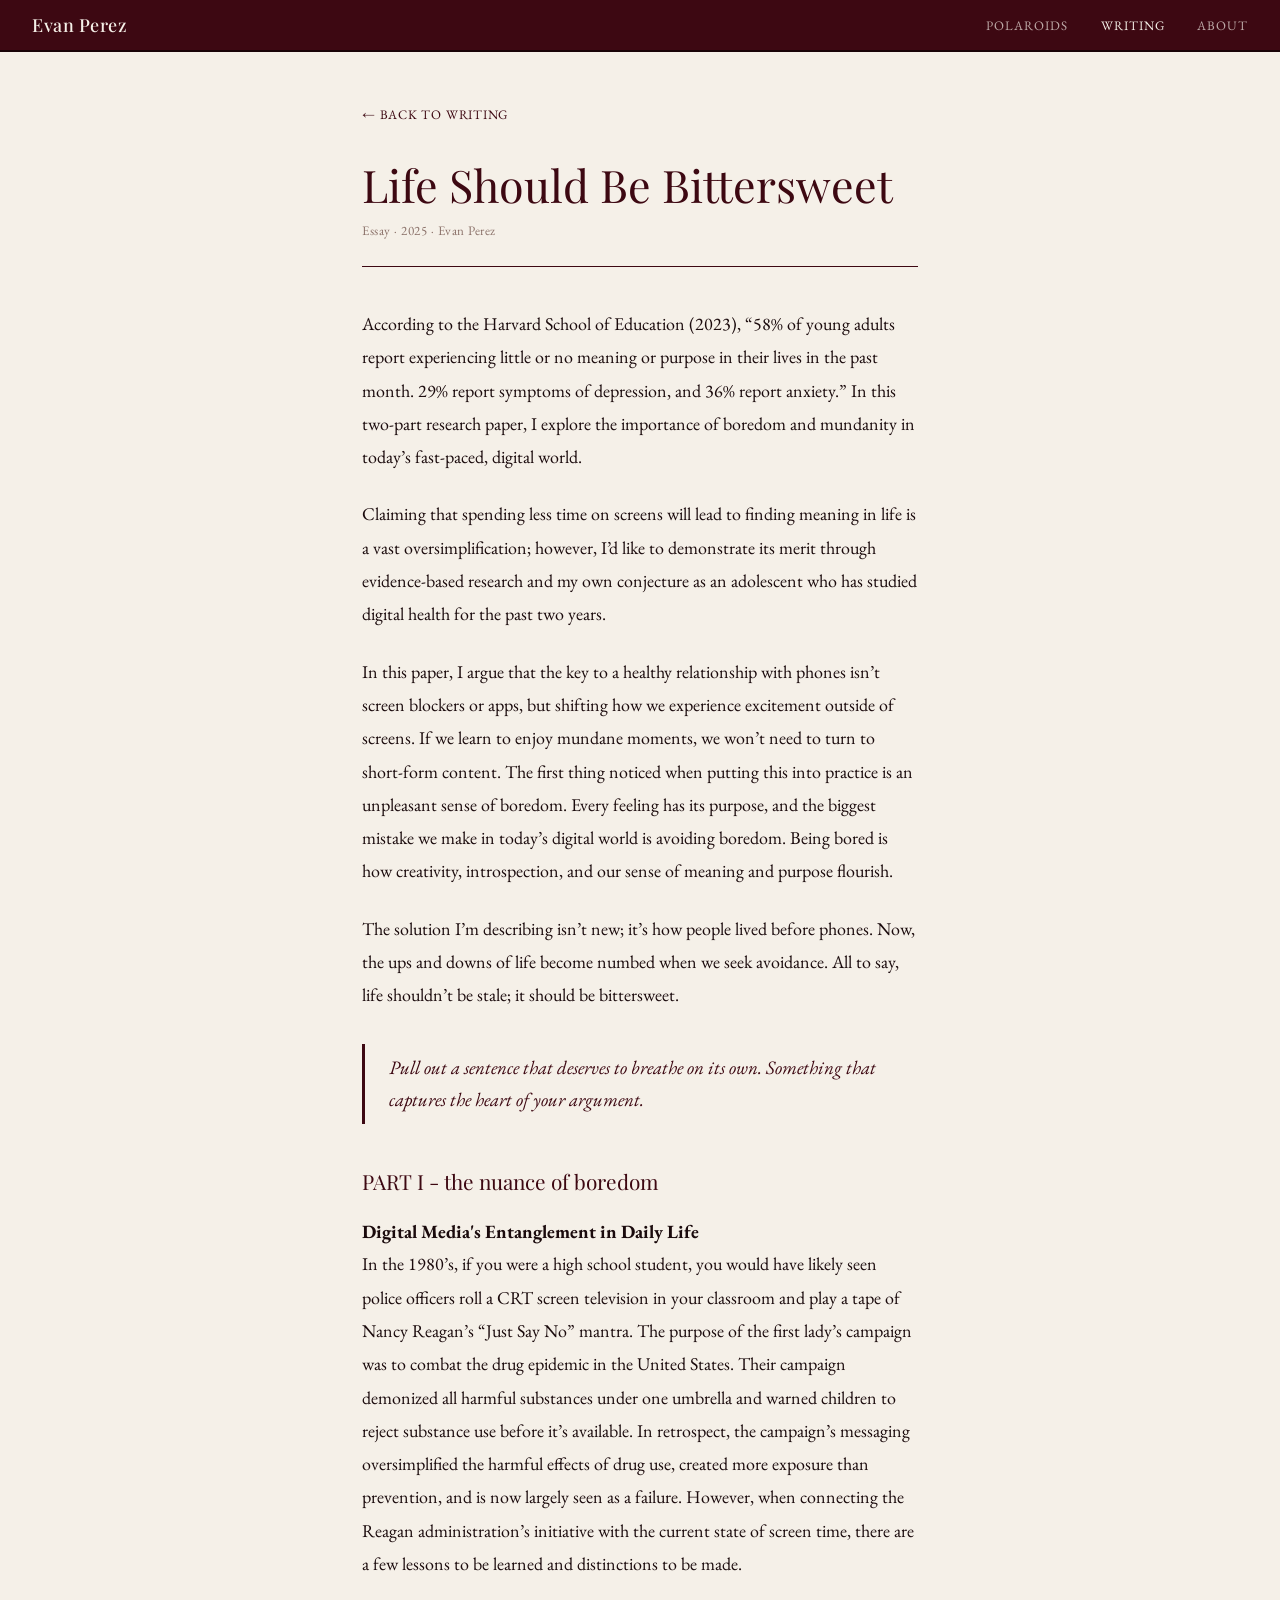
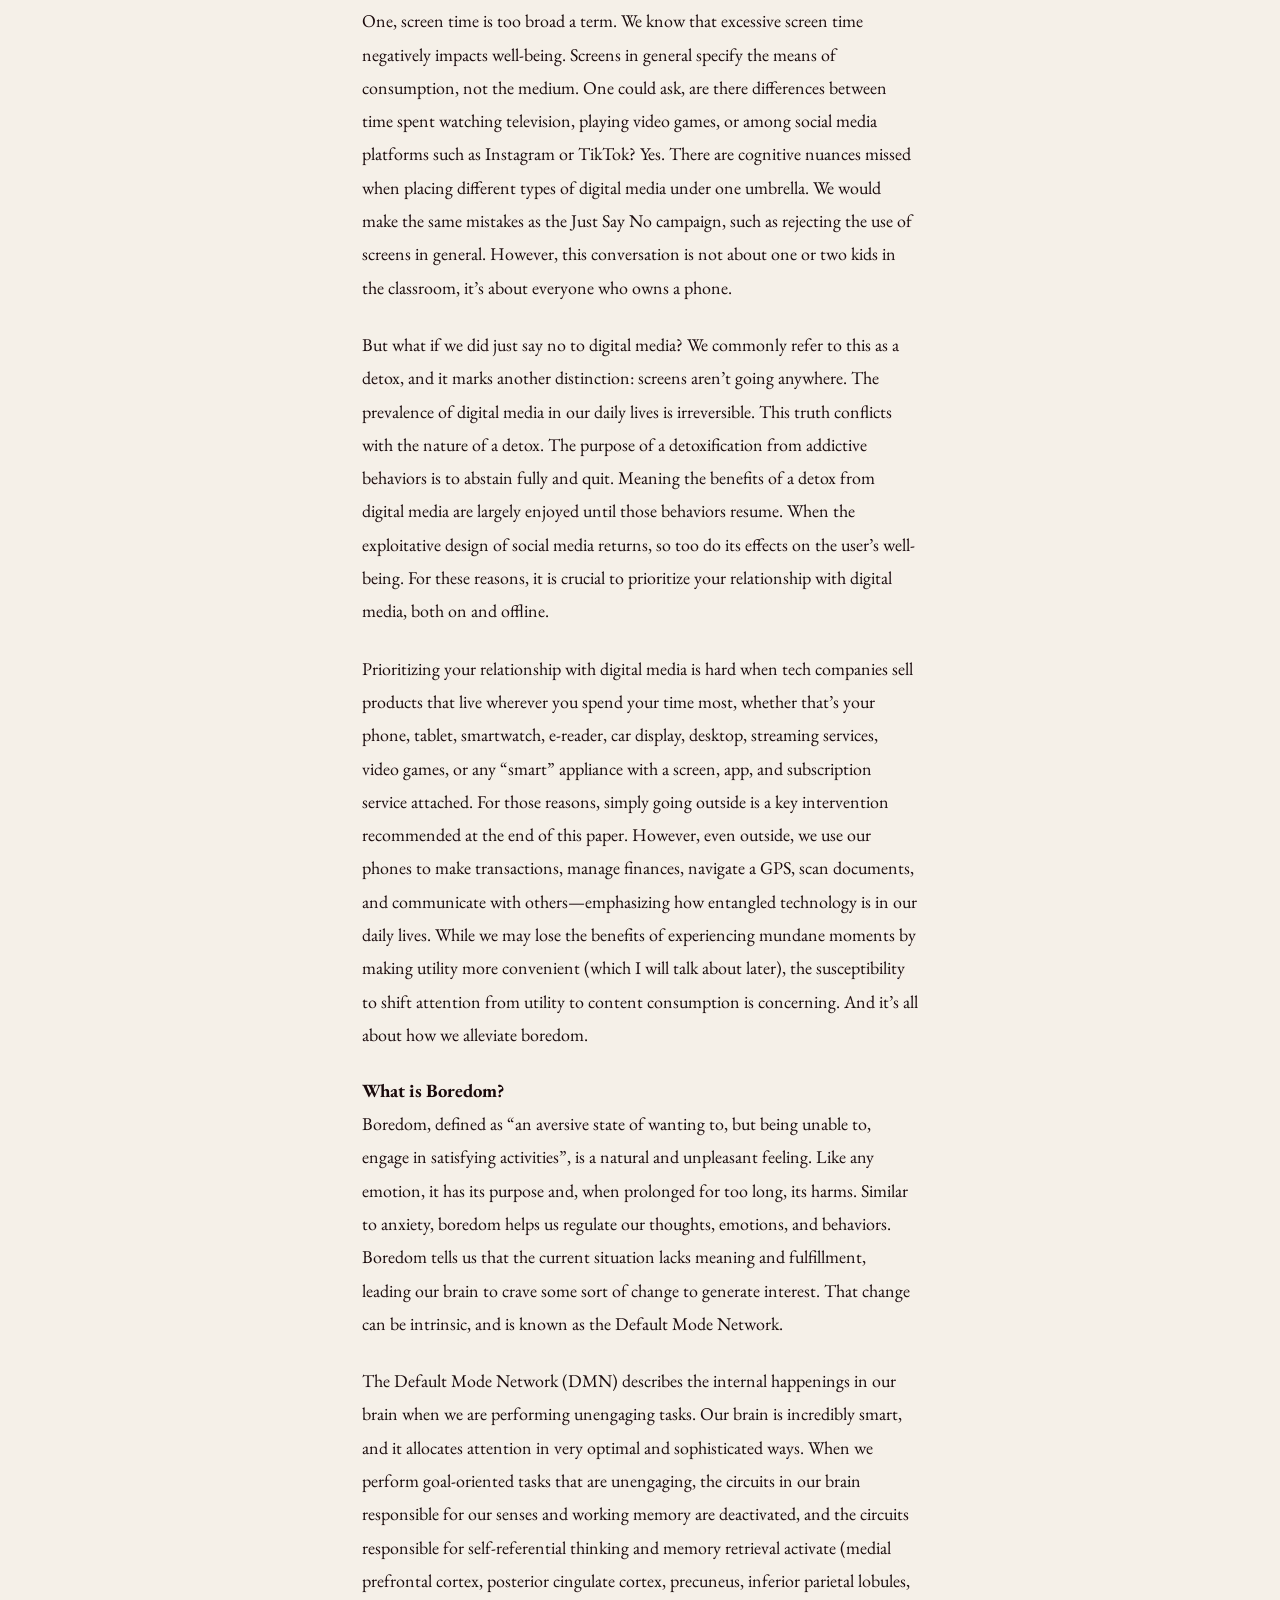
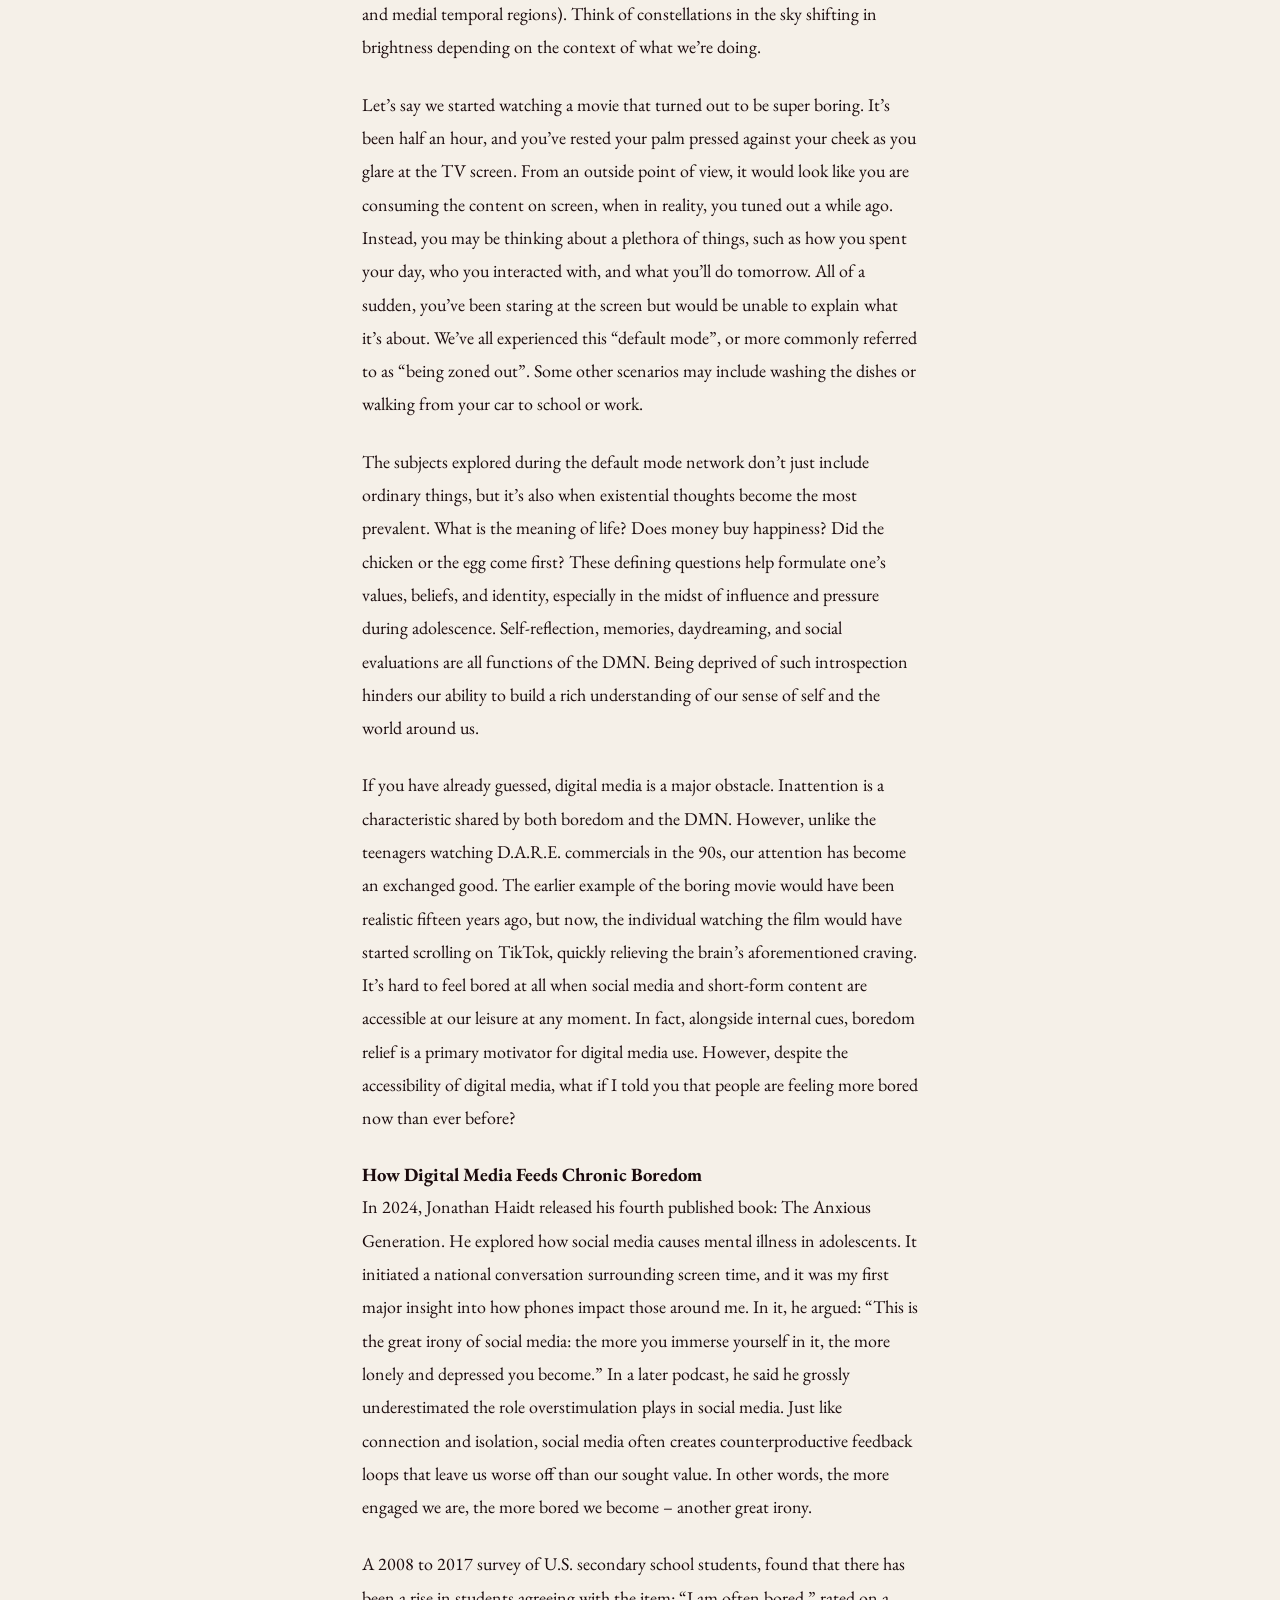
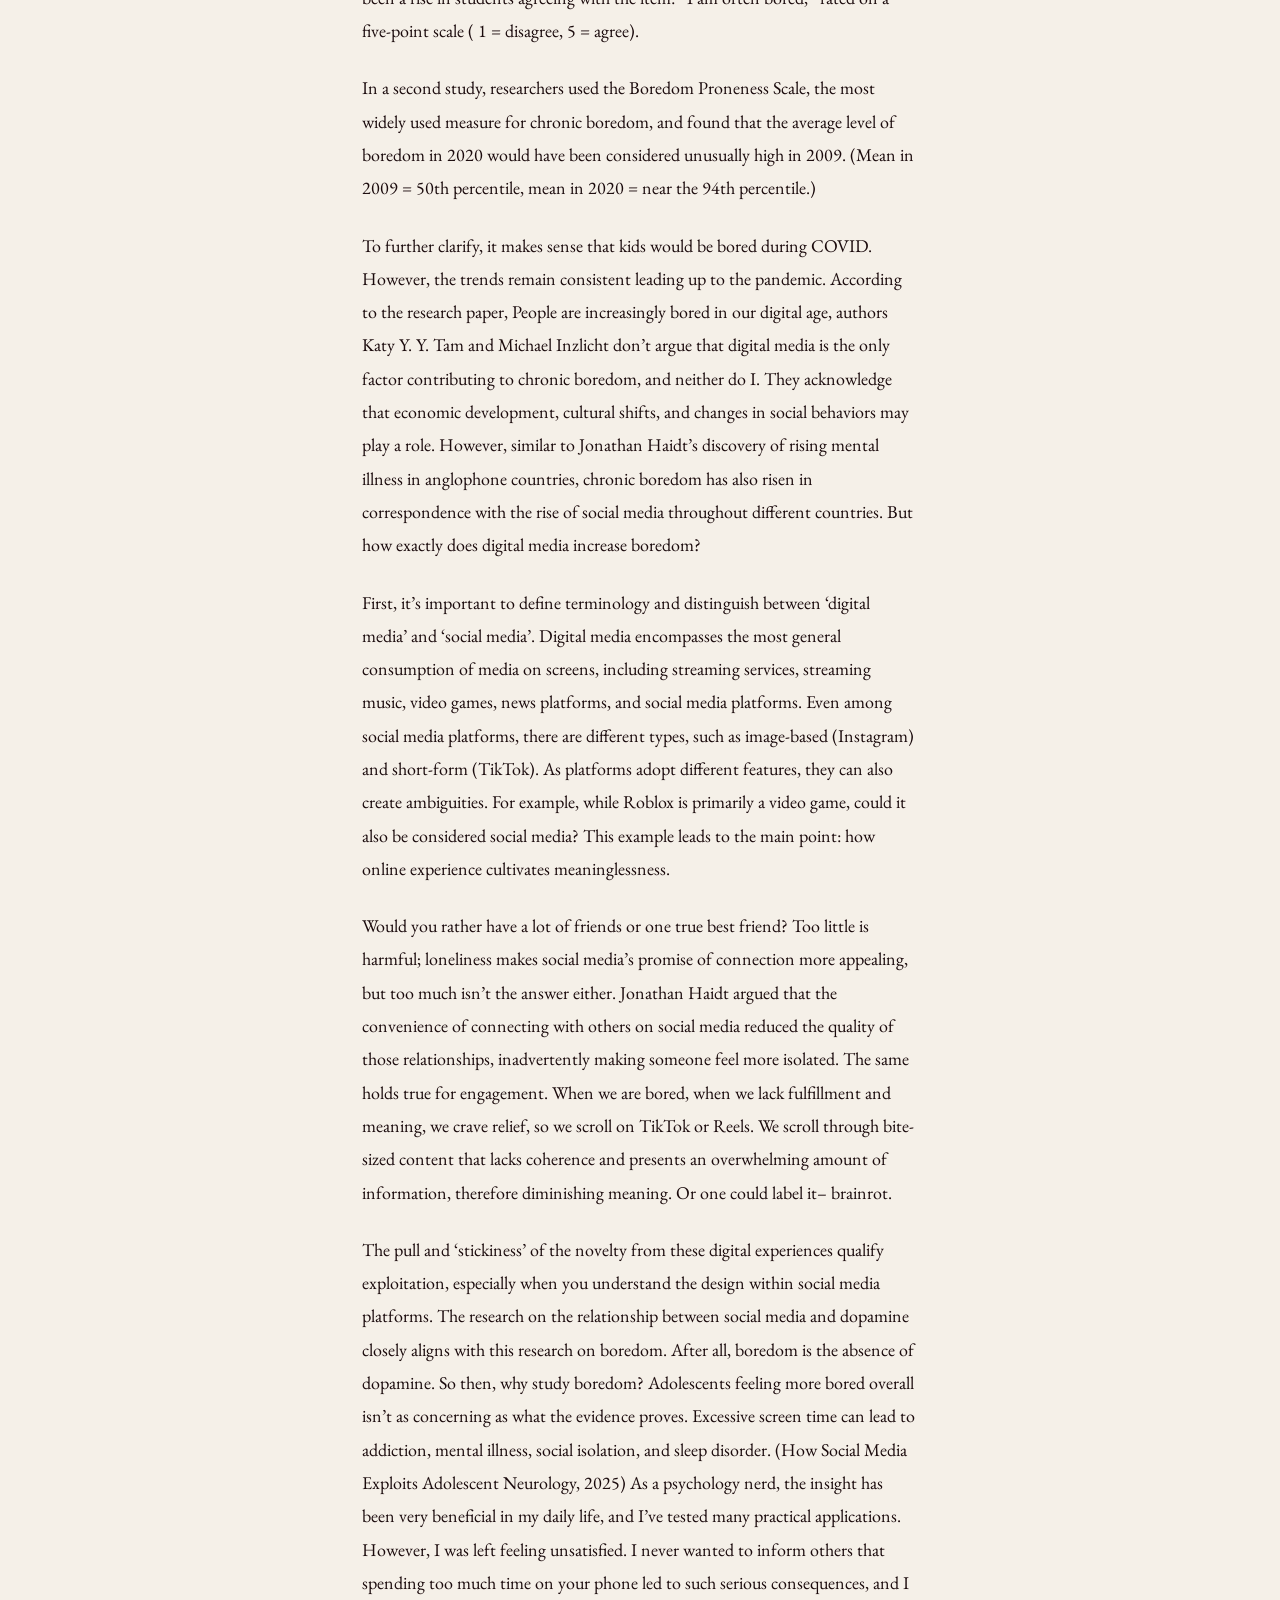
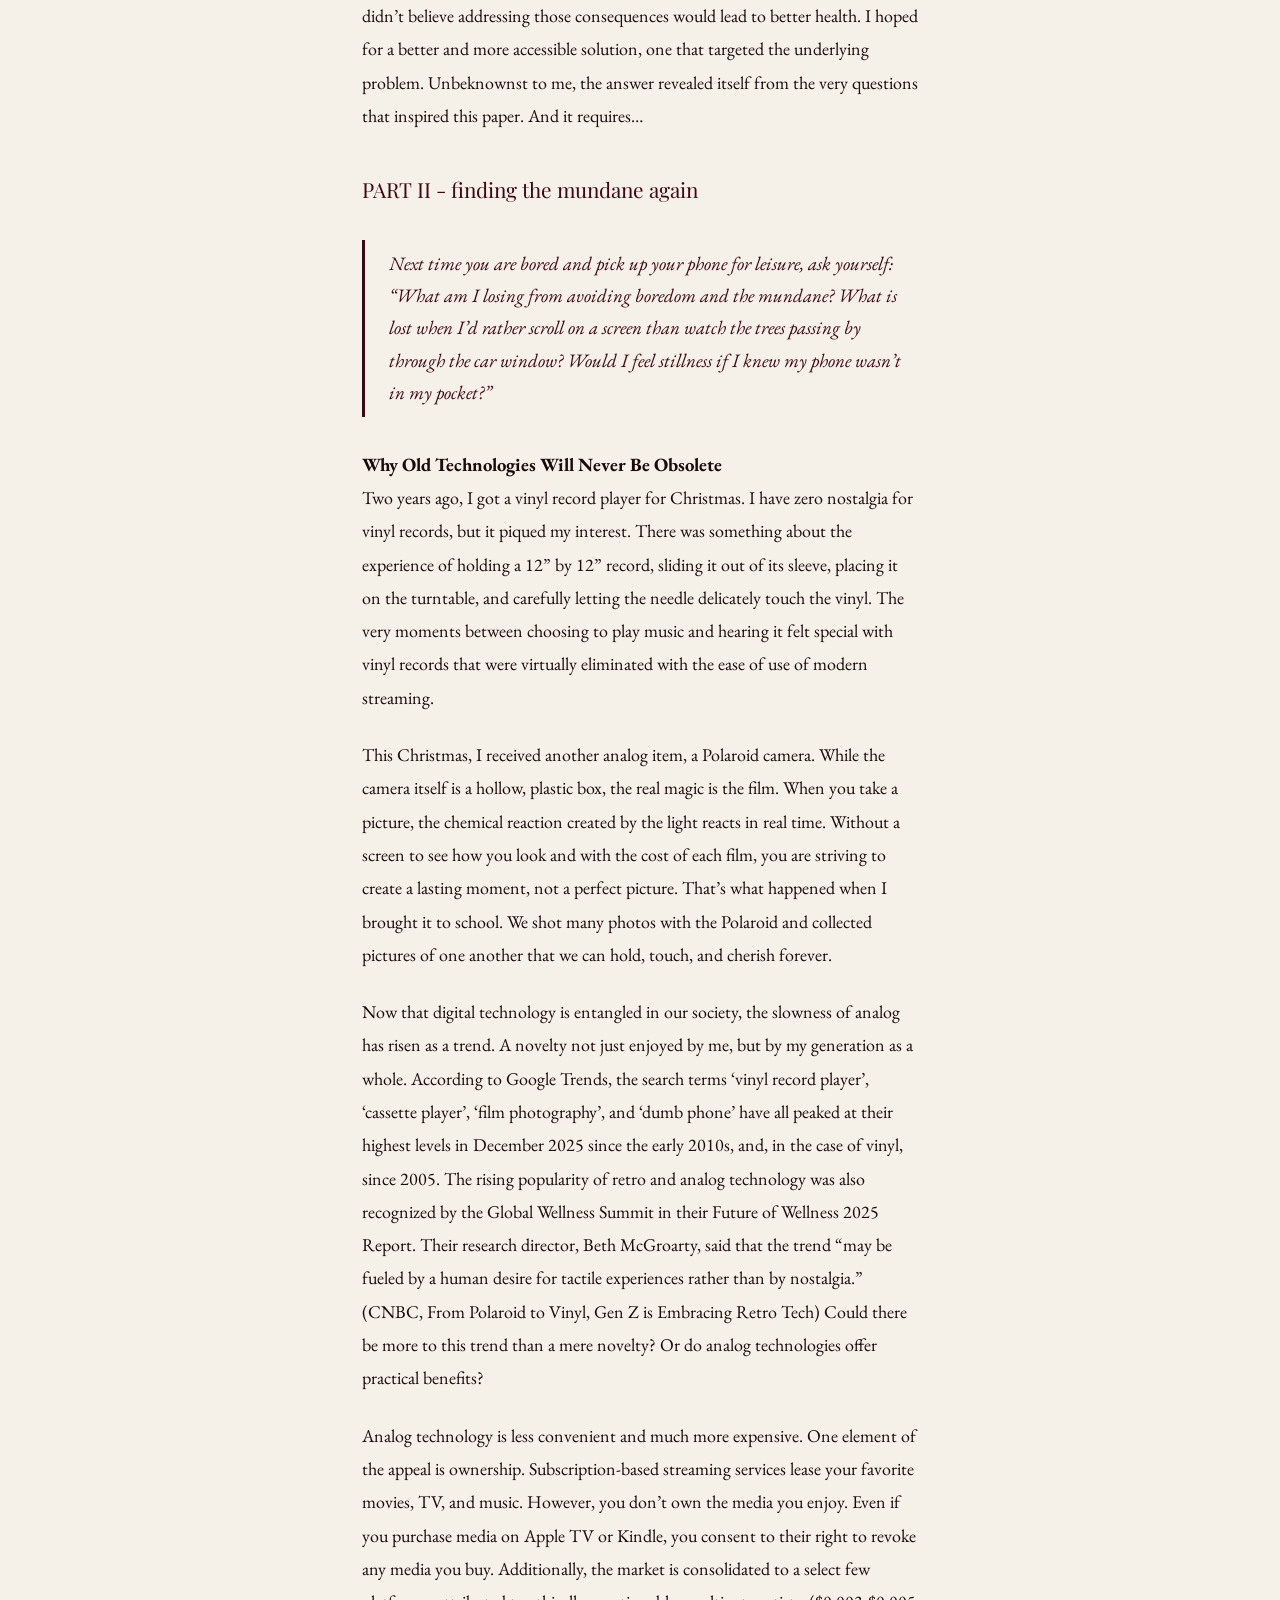
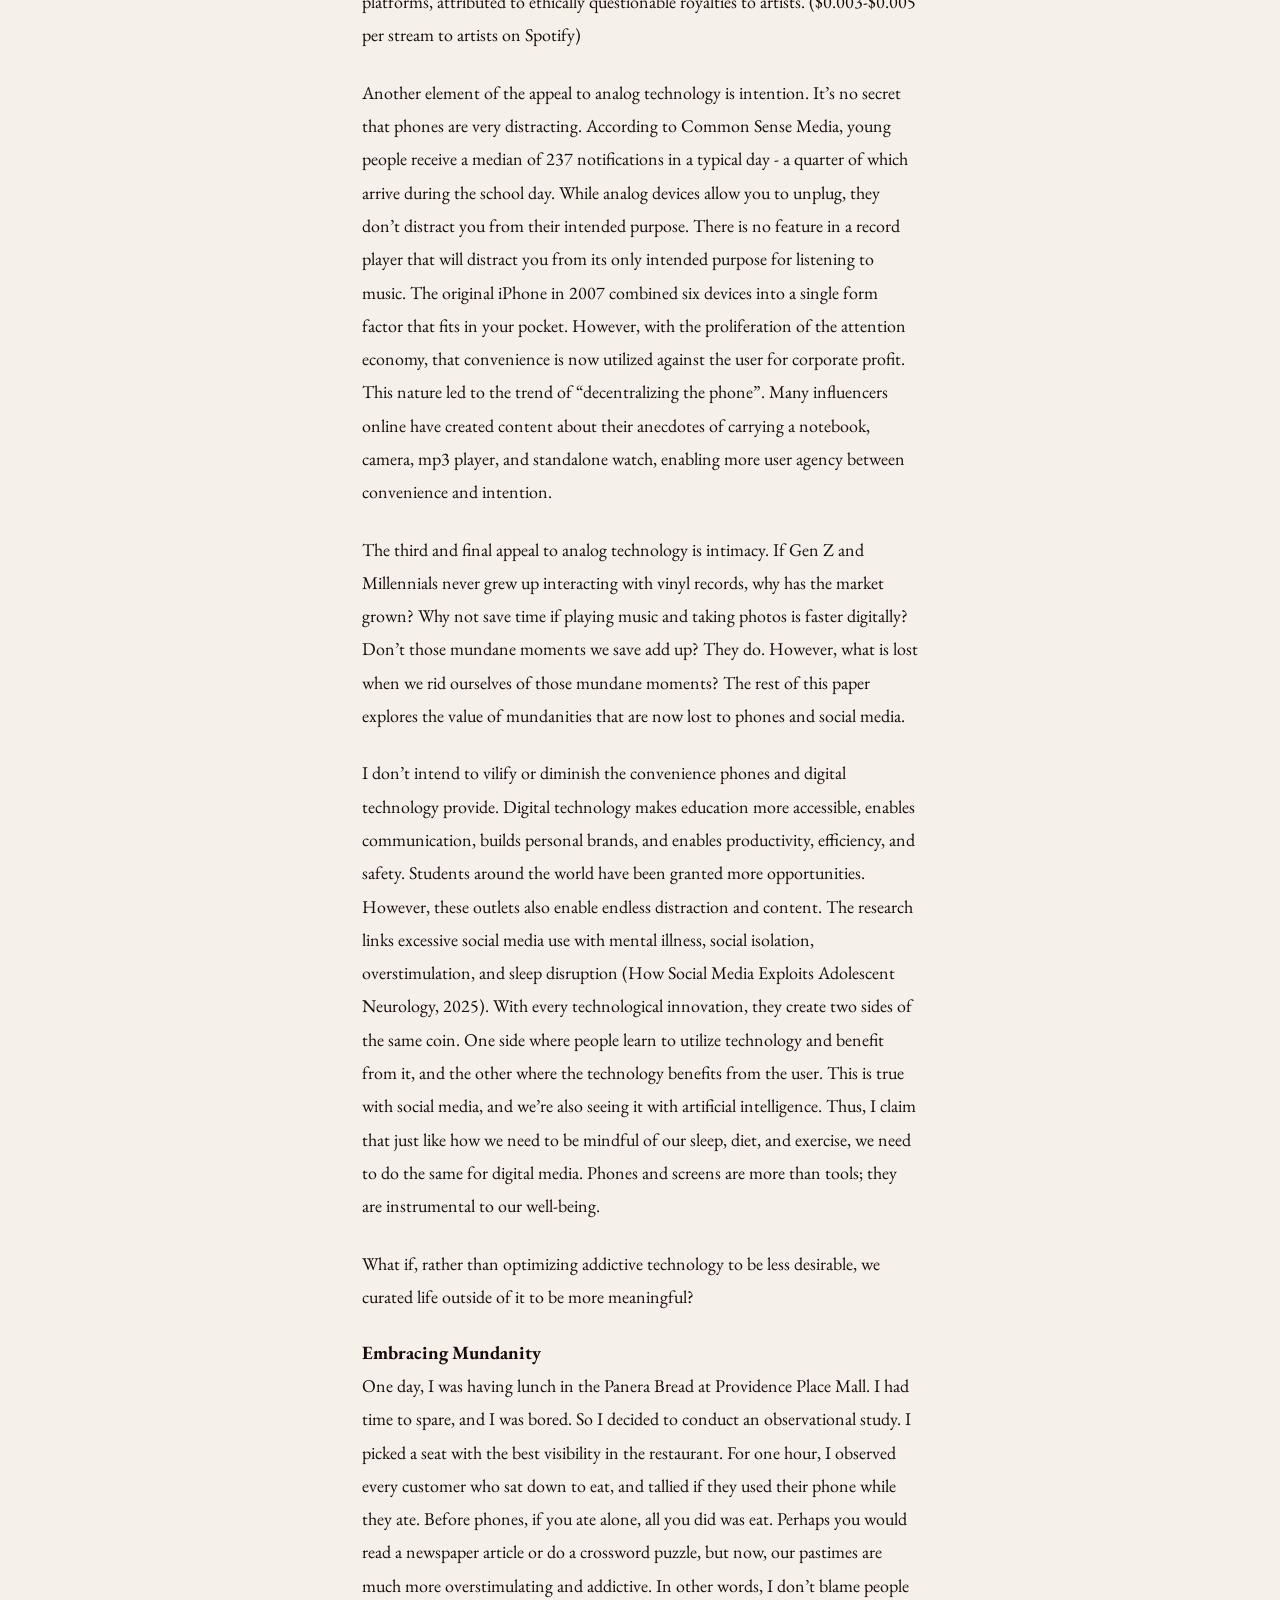
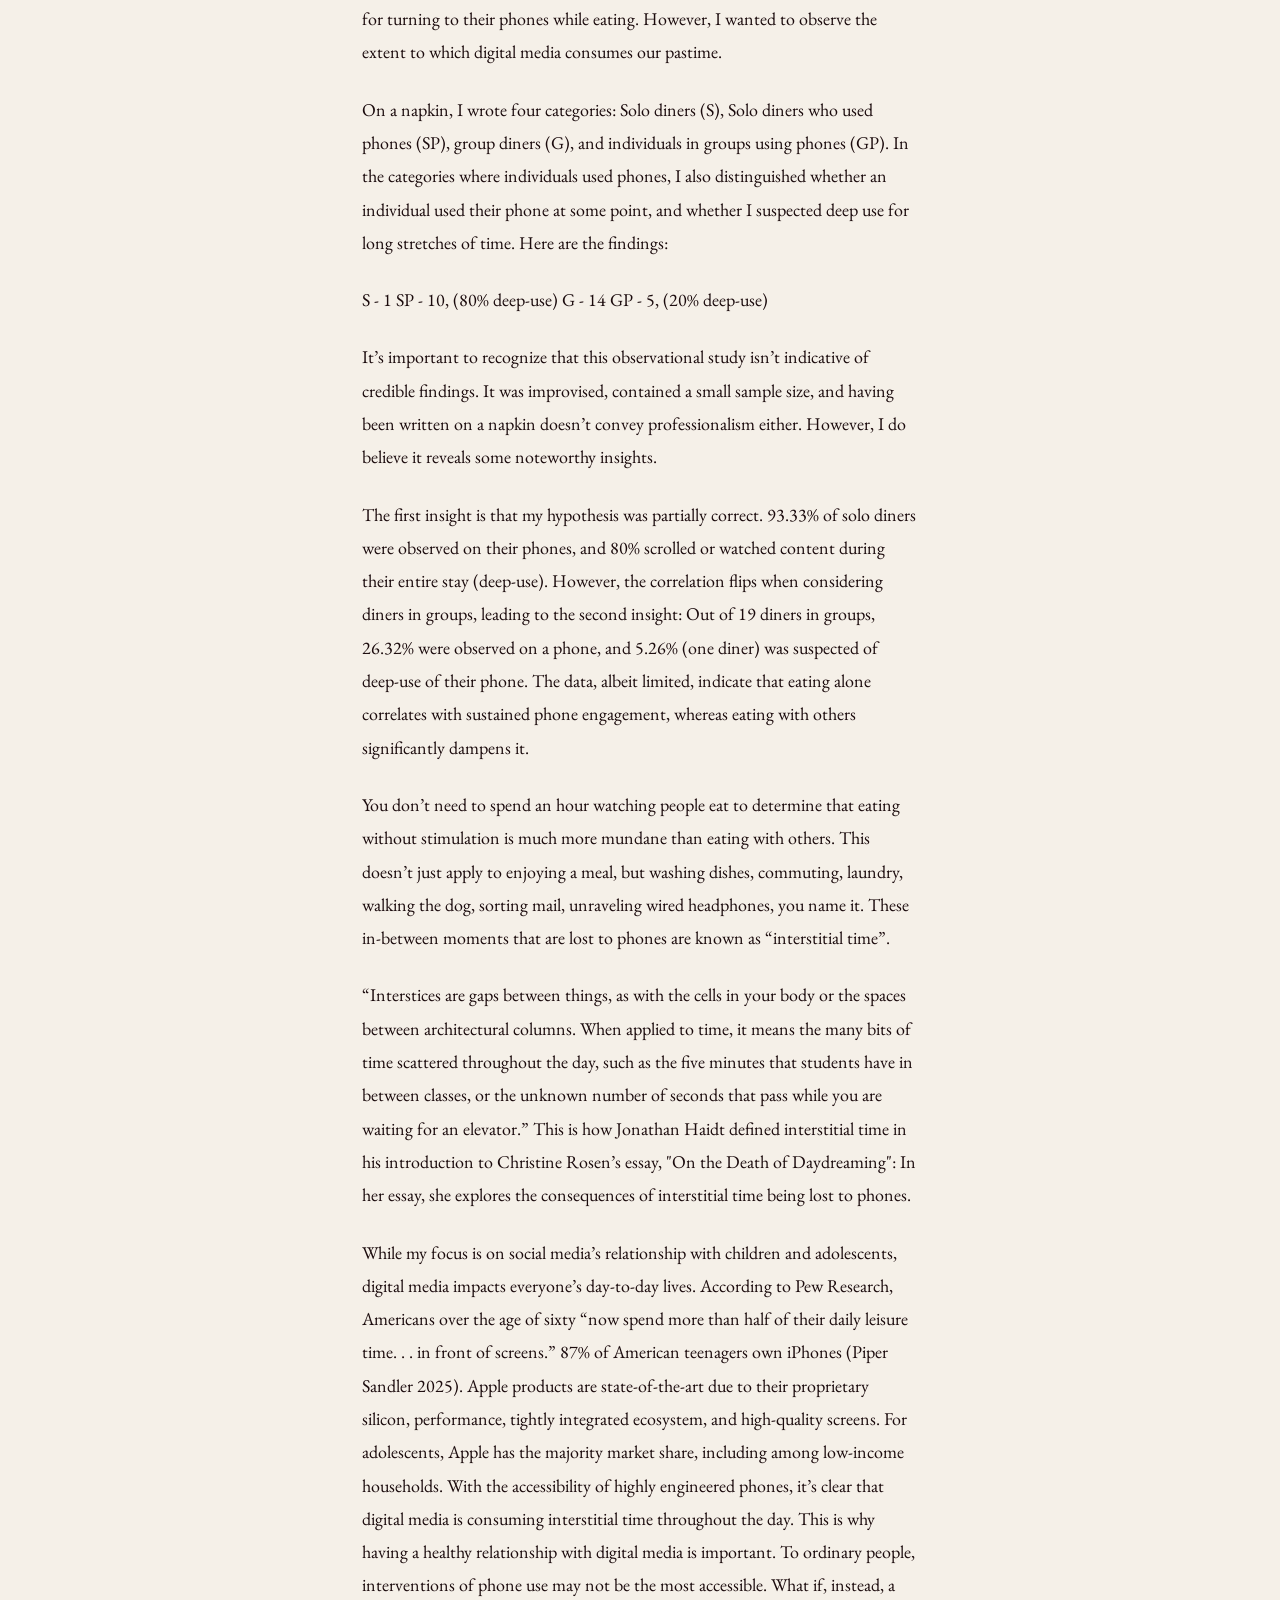
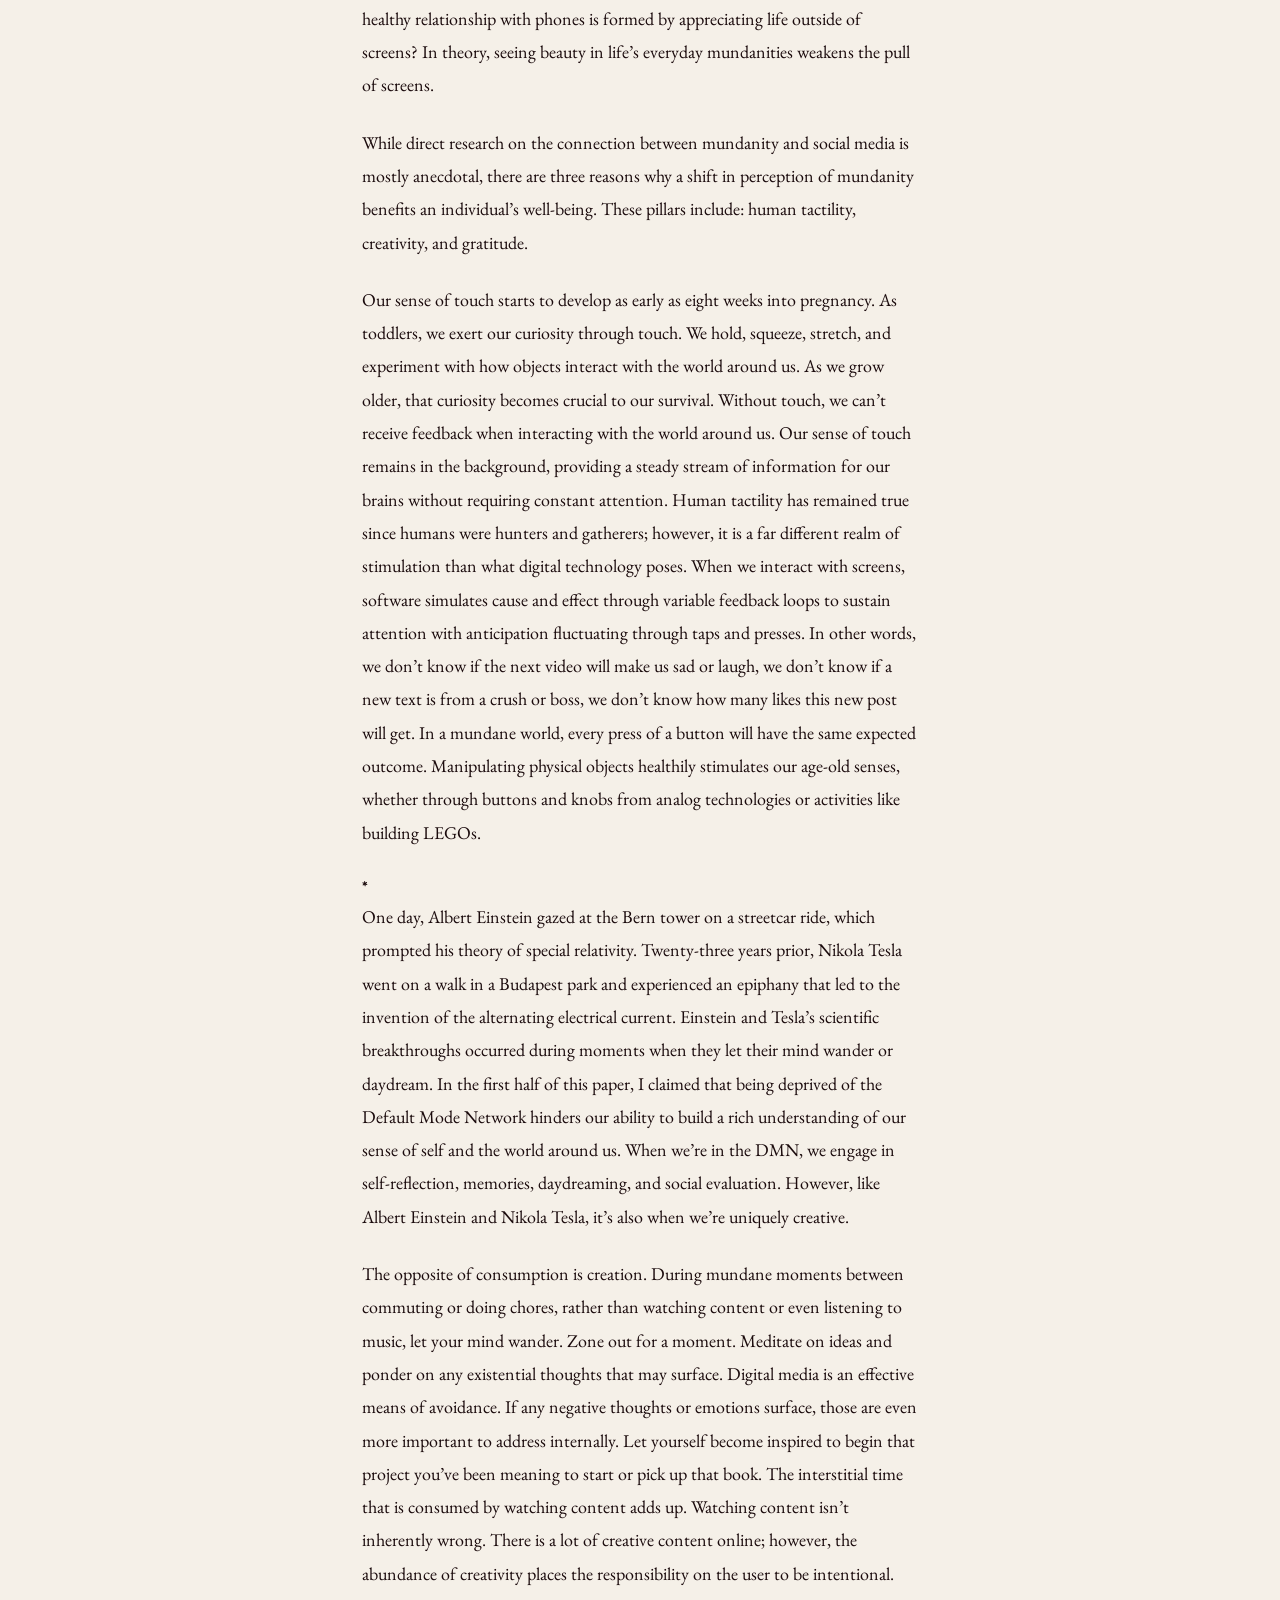
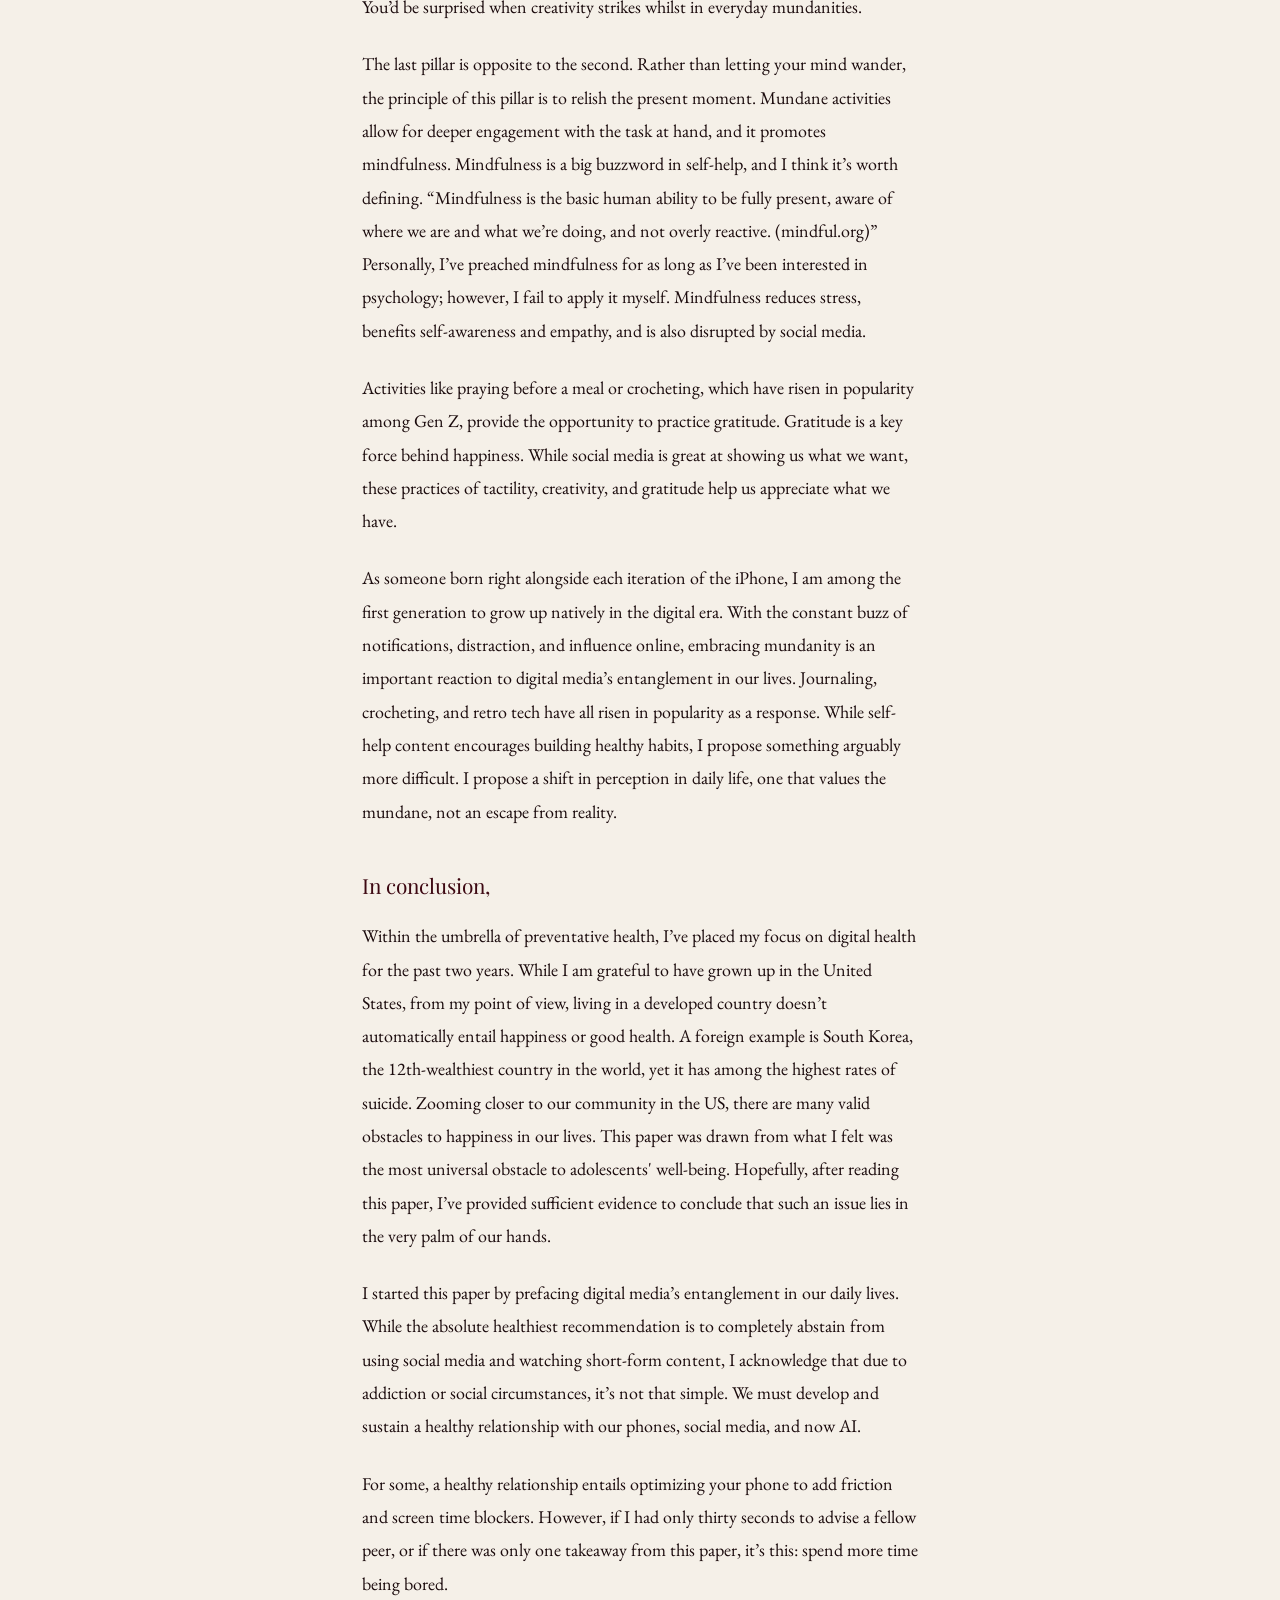
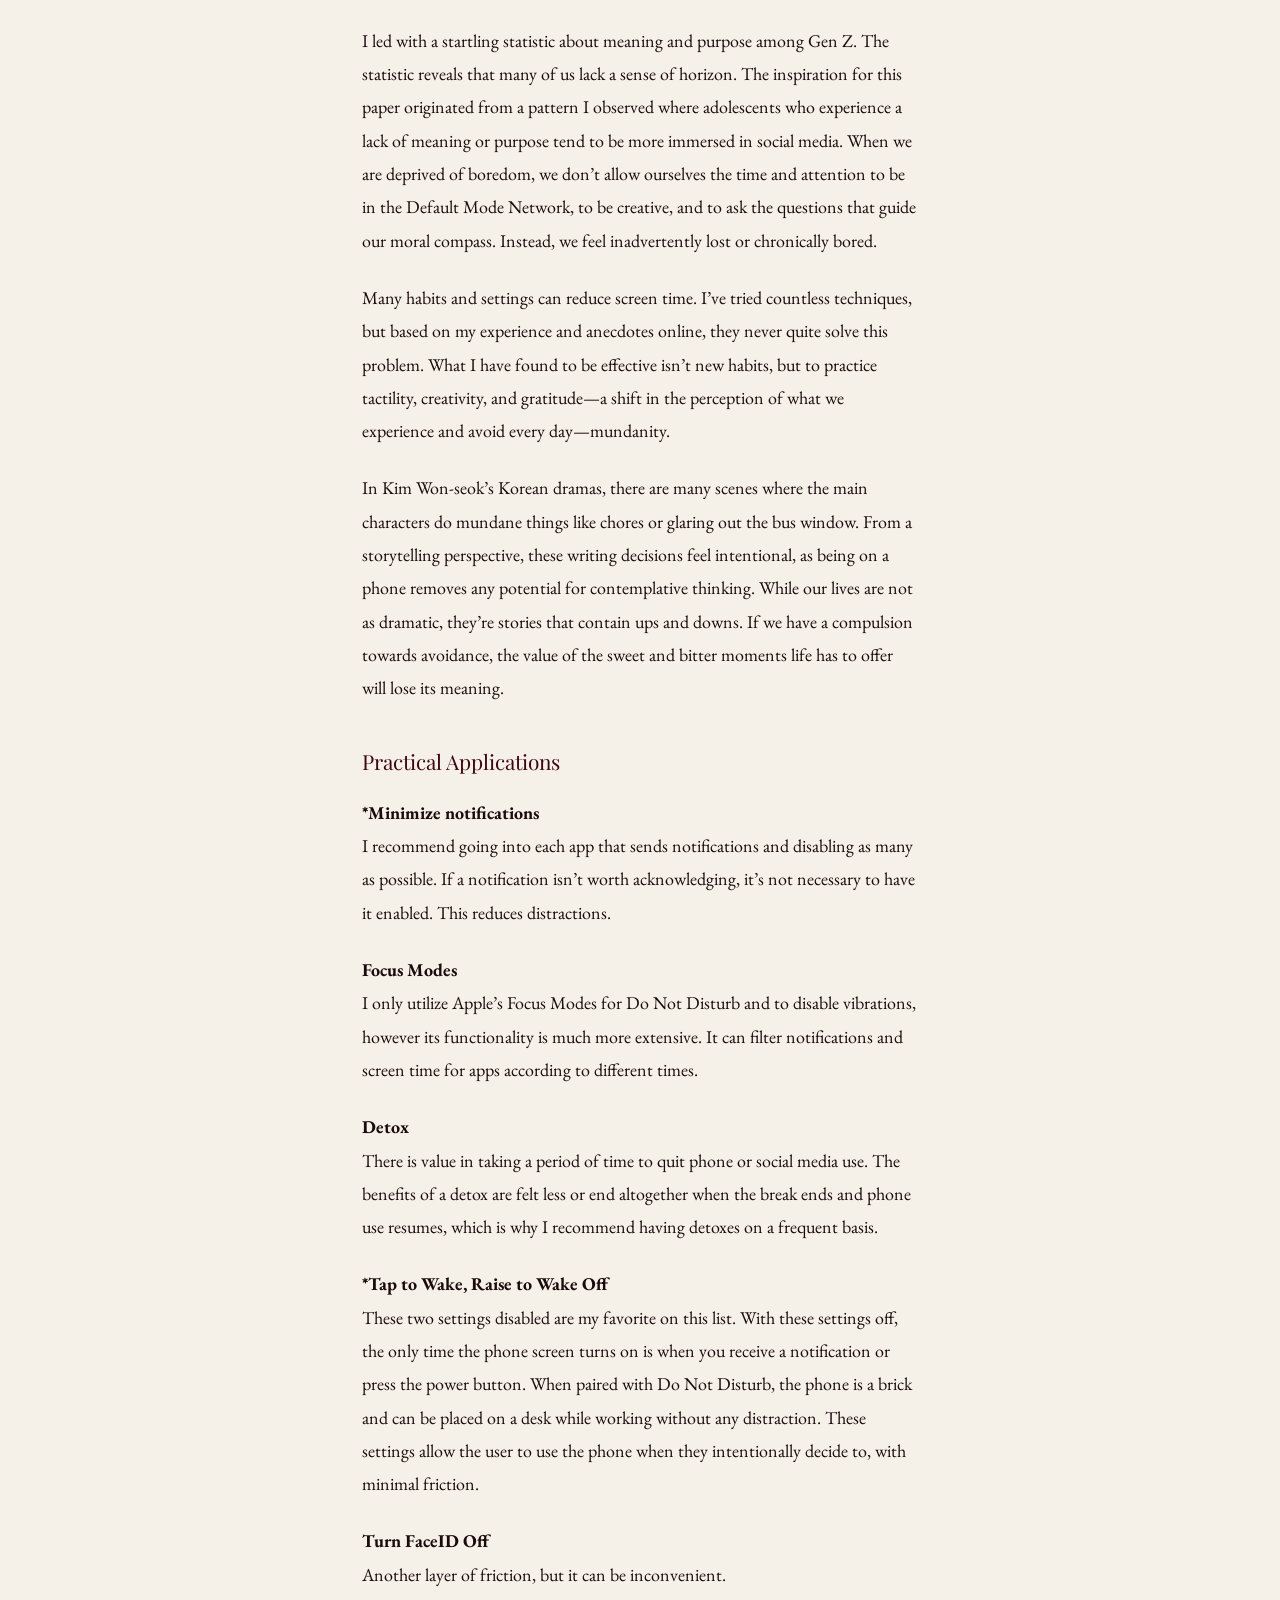
==== bittersweet.html @ 559980b1 "Add files via upload" ====
<!DOCTYPE html>
<html lang="en">
<head>
  <meta charset="UTF-8" />
  <meta name="viewport" content="width=device-width, initial-scale=1.0" />
  <title>Life Should Be Bittersweet — Evan Perez</title>
  <link rel="preconnect" href="https://fonts.googleapis.com" />
  <link href="https://fonts.googleapis.com/css2?family=Playfair+Display:ital,wght@0,400;0,500;1,400&family=EB+Garamond:ital,wght@0,400;0,500;1,400&display=swap" rel="stylesheet" />
  <link rel="stylesheet" href="style.css" />
  <style>
    .essay-wrap {
      max-width: 620px;
      margin: 0 auto;
      padding: 3rem 2rem 4rem;
    }

    .essay-wrap .essay-title {
      font-family: 'Playfair Display', Georgia, serif;
      font-size: clamp(1.8rem, 4vw, 2.8rem);
      font-weight: 400;
      line-height: 1.2;
      color: var(--maroon);
      margin-bottom: 0.5rem;
    }

    .essay-wrap .essay-meta {
      font-size: 13px;
      color: var(--muted);
      letter-spacing: 0.04em;
      margin-bottom: 2.5rem;
      padding-bottom: 1.5rem;
      border-bottom: var(--rule);
    }

    .essay-wrap p {
      font-size: 18px;
      line-height: 1.85;
      color: var(--ink);
      margin-bottom: 1.5rem;
      max-width: 100%;
    }

    .essay-wrap h2 {
      font-family: 'Playfair Display', serif;
      font-size: 1.3rem;
      font-weight: 400;
      color: var(--maroon);
      margin: 2.5rem 0 1rem;
    }

    .essay-wrap blockquote {
      border-left: 3px solid var(--maroon);
      margin: 2rem 0;
      padding: 0.5rem 0 0.5rem 1.5rem;
      font-style: italic;
      font-size: 19px;
      color: var(--maroon);
    }

    .back-link {
      display: inline-block;
      font-size: 13px;
      letter-spacing: 0.06em;
      text-transform: uppercase;
      color: var(--maroon);
      text-decoration: none;
      margin-bottom: 2rem;
      font-family: 'EB Garamond', serif;
    }

    .back-link:hover { text-decoration: underline; }
  </style>
</head>
<body>

  <nav>
    <a href="index.html" class="wordmark">Evan Perez</a>
    <ul>
      <li><a href="polaroids.html">Polaroids</a></li>
      <li><a href="research.html" class="active">Writing</a></li>
      <li><a href="index.html#about">About</a></li>
    </ul>
  </nav>

  <div class="essay-wrap">

    <a class="back-link" href="research.html">← Back to writing</a>

    <h1 class="essay-title">Life Should Be Bittersweet</h1>
    <div class="essay-meta">Essay · 2025 · Evan Perez</div>

    <!--
    ============================================================
    HOW TO ADD YOUR ESSAY:

    Each paragraph goes inside <p> tags like this:
      <p>Your paragraph text here.</p>

    For section headings, use:
      <h2>Your Section Title</h2>

    For a pull quote or emphasized line, use:
      <blockquote>The sentence you want to stand out.</blockquote>

    Just paste your essay below, wrapping each paragraph in <p> tags.
    Delete these placeholder paragraphs when you're ready.
    ============================================================
    -->

    <p>According to the Harvard School of Education (2023), “58% of young adults report experiencing little or no meaning or purpose in their lives in the past month. 29% report symptoms of depression, and 36% report anxiety.” In this two-part research paper, I explore the importance of boredom and mundanity in today’s fast-paced, digital world.</p>

    <p>Claiming that spending less time on screens will lead to finding meaning in life is a vast oversimplification; however, I’d like to demonstrate its merit through evidence-based research and my own conjecture as an adolescent who has studied digital health for the past two years. </p>

    <p>In this paper, I argue that the key to a healthy relationship with phones isn’t screen blockers or apps, but shifting how we experience excitement outside of screens. If we learn to enjoy mundane moments, we won’t need to turn to short-form content. The first thing noticed when putting this into practice is an unpleasant sense of boredom. Every feeling has its purpose, and the biggest mistake we make in today’s digital world is avoiding boredom. Being bored is how creativity, introspection, and our sense of meaning and purpose flourish. </p>

    <p>The solution I’m describing isn’t new; it’s how people lived before phones. Now, the ups and downs of life become numbed when we seek avoidance. All to say, life shouldn’t be stale; it should be bittersweet. </p>

    <blockquote>Pull out a sentence that deserves to breathe on its own. Something that captures the heart of your argument.</blockquote>

    <h2>PART I - the nuance of boredom</h2>

    <h3>Digital Media's Entanglement in Daily Life</h3>

    <p>In the 1980’s, if you were a high school student, you would have likely seen police officers roll a CRT screen television in your classroom and play a tape of Nancy Reagan’s “Just Say No” mantra. The purpose of the first lady’s campaign was to combat the drug epidemic in the United States. Their campaign demonized all harmful substances under one umbrella and warned children to reject substance use before it’s available. In retrospect, the campaign’s messaging oversimplified the harmful effects of drug use, created more exposure than prevention, and is now largely seen as a failure. However, when connecting the Reagan administration’s initiative with the current state of screen time, there are a few lessons to be learned and distinctions to be made.</p>

    <p>One, screen time is too broad a term. We know that excessive screen time negatively impacts well-being. Screens in general specify the means of consumption, not the medium. One could ask, are there differences between time spent watching television, playing video games, or among social media platforms such as Instagram or TikTok? Yes. There are cognitive nuances missed when placing different types of digital media under one umbrella. We would make the same mistakes as the Just Say No campaign, such as rejecting the use of screens in general. However, this conversation is not about one or two kids in the classroom, it’s about everyone who owns a phone. </p>

    <p>But what if we did just say no to digital media? We commonly refer to this as a detox, and it marks another distinction: screens aren’t going anywhere. The prevalence of digital media in our daily lives is irreversible. This truth conflicts with the nature of a detox. The purpose of a detoxification from addictive behaviors is to abstain fully and quit. Meaning the benefits of a detox from digital media are largely enjoyed until those behaviors resume. When the exploitative design of social media returns, so too do its effects on the user’s well-being. For these reasons, it is crucial to prioritize your relationship with digital media, both on and offline. </p>

    <p>Prioritizing your relationship with digital media is hard when tech companies sell products that live wherever you spend your time most, whether that’s your phone, tablet, smartwatch, e-reader, car display, desktop, streaming services, video games, or any “smart” appliance with a screen, app, and subscription service attached. For those reasons, simply going outside is a key intervention recommended at the end of this paper. However, even outside, we use our phones to make transactions, manage finances, navigate a GPS, scan documents, and communicate with others—emphasizing how entangled technology is in our daily lives. While we may lose the benefits of experiencing mundane moments by making utility more convenient (which I will talk about later), the susceptibility to shift attention from utility to content consumption is concerning. And it’s all about how we alleviate boredom. </p>

    <h3>What is Boredom?</h3>

    <p>Boredom, defined as “an aversive state of wanting to, but being unable to, engage in satisfying activities”, is a natural and unpleasant feeling. Like any emotion, it has its purpose and, when prolonged for too long, its harms. Similar to anxiety, boredom helps us regulate our thoughts, emotions, and behaviors. Boredom tells us that the current situation lacks meaning and fulfillment, leading our brain to crave some sort of change to generate interest. That change can be intrinsic, and is known as the Default Mode Network. </p>

    <p>The Default Mode Network (DMN) describes the internal happenings in our brain when we are performing unengaging tasks. Our brain is incredibly smart, and it allocates attention in very optimal and sophisticated ways. When we perform goal-oriented tasks that are unengaging, the circuits in our brain responsible for our senses and working memory are deactivated, and the circuits responsible for self-referential thinking and memory retrieval activate (medial prefrontal cortex, posterior cingulate cortex, precuneus, inferior parietal lobules, and medial temporal regions). Think of constellations in the sky shifting in brightness depending on the context of what we’re doing. </p>

    <p>Let’s say we started watching a movie that turned out to be super boring. It’s been half an hour, and you’ve rested your palm pressed against your cheek as you glare at the TV screen. From an outside point of view, it would look like you are consuming the content on screen, when in reality, you tuned out a while ago. Instead, you may be thinking about a plethora of things, such as how you spent your day, who you interacted with, and what you’ll do tomorrow. All of a sudden, you’ve been staring at the screen but would be unable to explain what it’s about. We’ve all experienced this “default mode”, or more commonly referred to as “being zoned out”. Some other scenarios may include washing the dishes or walking from your car to school or work. </p>

    <p>The subjects explored during the default mode network don’t just include ordinary things, but it’s also when existential thoughts become the most prevalent. What is the meaning of life? Does money buy happiness? Did the chicken or the egg come first? These defining questions help formulate one’s values, beliefs, and identity, especially in the midst of influence and pressure during adolescence. Self-reflection, memories, daydreaming, and social evaluations are all functions of the DMN. Being deprived of such introspection hinders our ability to build a rich understanding of our sense of self and the world around us. </p>

    <p>If you have already guessed, digital media is a major obstacle. Inattention is a characteristic shared by both boredom and the DMN. However, unlike the teenagers watching D.A.R.E. commercials in the 90s, our attention has become an exchanged good. The earlier example of the boring movie would have been realistic fifteen years ago, but now, the individual watching the film would have started scrolling on TikTok, quickly relieving the brain’s aforementioned craving. It’s hard to feel bored at all when social media and short-form content are accessible at our leisure at any moment. In fact, alongside internal cues, boredom relief is a primary motivator for digital media use. However, despite the accessibility of digital media, what if I told you that people are feeling more bored now than ever before? </p>

    <h3>How Digital Media Feeds Chronic Boredom</h3>

    <p>In 2024, Jonathan Haidt released his fourth published book: The Anxious Generation. He explored how social media causes mental illness in adolescents. It initiated a national conversation surrounding screen time, and it was my first major insight into how phones impact those around me. In it, he argued: “This is the great irony of social media: the more you immerse yourself in it, the more lonely and depressed you become.” In a later podcast, he said he grossly underestimated the role overstimulation plays in social media. Just like connection and isolation, social media often creates counterproductive feedback loops that leave us worse off than our sought value. In other words, the more engaged we are, the more bored we become – another great irony. </p>

    <p>A 2008 to 2017 survey of U.S. secondary school students, found that there has been a rise in students agreeing with the item: “I am often bored,” rated on a five-point scale ( 1 = disagree, 5 = agree). </p>

    <!-- paste image here -->

    <p>In a second study, researchers used the Boredom Proneness Scale, the most widely used measure for chronic boredom, and found that the average level of boredom in 2020 would have been considered unusually high in 2009. (Mean in 2009 = 50th percentile, mean in 2020 = near the 94th percentile.) </p>

    <p>To further clarify, it makes sense that kids would be bored during COVID. However, the trends remain consistent leading up to the pandemic. According to the research paper, People are increasingly bored in our digital age, authors Katy Y. Y. Tam and Michael Inzlicht don’t argue that digital media is the only factor contributing to chronic boredom, and neither do I. They acknowledge that economic development, cultural shifts, and changes in social behaviors may play a role. However, similar to Jonathan Haidt’s discovery of rising mental illness in anglophone countries, chronic boredom has also risen in correspondence with the rise of social media throughout different countries. But how exactly does digital media increase boredom?</p>

    <p>First, it’s important to define terminology and distinguish between ‘digital media’ and ‘social media’. Digital media encompasses the most general consumption of media on screens, including streaming services, streaming music, video games, news platforms, and social media platforms. Even among social media platforms, there are different types, such as image-based (Instagram) and short-form (TikTok). As platforms adopt different features, they can also create ambiguities. For example, while Roblox is primarily a video game, could it also be considered social media? This example leads to the main point: how online experience cultivates meaninglessness. </p>

    <p>Would you rather have a lot of friends or one true best friend? Too little is harmful; loneliness makes social media’s promise of connection more appealing, but too much isn’t the answer either. Jonathan Haidt argued that the convenience of connecting with others on social media reduced the quality of those relationships, inadvertently making someone feel more isolated. The same holds true for engagement. When we are bored, when we lack fulfillment and meaning, we crave relief, so we scroll on TikTok or Reels. We scroll through bite-sized content that lacks coherence and presents an overwhelming amount of information, therefore diminishing meaning. Or one could label it– brainrot. </p>

    <p>The pull and ‘stickiness’ of the novelty from these digital experiences qualify exploitation, especially when you understand the design within social media platforms. The research on the relationship between social media and dopamine closely aligns with this research on boredom. After all, boredom is the absence of dopamine. So then, why study boredom? Adolescents feeling more bored overall isn’t as concerning as what the evidence proves. Excessive screen time can lead to addiction, mental illness, social isolation, and sleep disorder. (How Social Media Exploits Adolescent Neurology, 2025) As a psychology nerd, the insight has been very beneficial in my daily life, and I’ve tested many practical applications. However, I was left feeling unsatisfied. I never wanted to inform others that spending too much time on your phone led to such serious consequences, and I didn’t believe addressing those consequences would lead to better health. I hoped for a better and more accessible solution, one that targeted the underlying problem. Unbeknownst to me, the answer revealed itself from the very questions that inspired this paper. And it requires… </p>

    <h2>PART II - finding the mundane again</h2>

    <blockquote>Next time you are bored and pick up your phone for leisure, ask yourself: “What am I losing from avoiding boredom and the mundane? What is lost when I’d rather scroll on a screen than watch the trees passing by through the car window? Would I feel stillness if I knew my phone wasn’t in my pocket?”</blockquote>

    <h3>Why Old Technologies Will Never Be Obsolete</h3>
    
    <p>Two years ago, I got a vinyl record player for Christmas. I have zero nostalgia for vinyl records, but it piqued my interest. There was something about the experience of holding a 12” by 12” record, sliding it out of its sleeve, placing it on the turntable, and carefully letting the needle delicately touch the vinyl. The very moments between choosing to play music and hearing it felt special with vinyl records that were virtually eliminated with the ease of use of modern streaming.</p>

    <p>This Christmas, I received another analog item, a Polaroid camera. While the camera itself is a hollow, plastic box, the real magic is the film. When you take a picture, the chemical reaction created by the light reacts in real time. Without a screen to see how you look and with the cost of each film, you are striving to create a lasting moment, not a perfect picture. That’s what happened when I brought it to school. We shot many photos with the Polaroid and collected pictures of one another that we can hold, touch, and cherish forever. </p>

    <!-- paste image here -->

    <p>Now that digital technology is entangled in our society, the slowness of analog has risen as a trend. A novelty not just enjoyed by me, but by my generation as a whole. According to Google Trends, the search terms ‘vinyl record player’, ‘cassette player’, ‘film photography’, and ‘dumb phone’ have all peaked at their highest levels in December 2025 since the early 2010s, and, in the case of vinyl, since 2005. The rising popularity of retro and analog technology was also recognized by the Global Wellness Summit in their Future of Wellness 2025 Report. Their research director, Beth McGroarty, said that the trend “may be fueled by a human desire for tactile experiences rather than by nostalgia.” (CNBC, From Polaroid to Vinyl, Gen Z is Embracing Retro Tech) Could there be more to this trend than a mere novelty? Or do analog technologies offer practical benefits? </p>

    <p>Analog technology is less convenient and much more expensive. One element of the appeal is ownership. Subscription-based streaming services lease your favorite movies, TV, and music. However, you don’t own the media you enjoy. Even if you purchase media on Apple TV or Kindle, you consent to their right to revoke any media you buy. Additionally, the market is consolidated to a select few platforms, attributed to ethically questionable royalties to artists. ($0.003-$0.005 per stream to artists on Spotify) </p>

    <p>Another element of the appeal to analog technology is intention. It’s no secret that phones are very distracting. According to Common Sense Media, young people receive a median of 237 notifications in a typical day - a quarter of which arrive during the school day. While analog devices allow you to unplug, they don’t distract you from their intended purpose. There is no feature in a record player that will distract you from its only intended purpose for listening to music. The original iPhone in 2007 combined six devices into a single form factor that fits in your pocket. However, with the proliferation of the attention economy, that convenience is now utilized against the user for corporate profit. This nature led to the trend of “decentralizing the phone”. Many influencers online have created content about their anecdotes of carrying a notebook, camera, mp3 player, and standalone watch, enabling more user agency between convenience and intention. </p>

    <p>The third and final appeal to analog technology is intimacy. If Gen Z and Millennials never grew up interacting with vinyl records, why has the market grown? Why not save time if playing music and taking photos is faster digitally? Don’t those mundane moments we save add up? They do. However, what is lost when we rid ourselves of those mundane moments? The rest of this paper explores the value of mundanities that are now lost to phones and social media. </p>

    <p>I don’t intend to vilify or diminish the convenience phones and digital technology provide. Digital technology makes education more accessible, enables communication, builds personal brands, and enables productivity, efficiency, and safety. Students around the world have been granted more opportunities. However, these outlets also enable endless distraction and content. The research links excessive social media use with mental illness, social isolation, overstimulation, and sleep disruption (How Social Media Exploits Adolescent Neurology, 2025). With every technological innovation, they create two sides of the same coin. One side where people learn to utilize technology and benefit from it, and the other where the technology benefits from the user. This is true with social media, and we’re also seeing it with artificial intelligence. Thus, I claim that just like how we need to be mindful of our sleep, diet, and exercise, we need to do the same for digital media. Phones and screens are more than tools; they are instrumental to our well-being. </p>

    <p>What if, rather than optimizing addictive technology to be less desirable, we curated life outside of it to be more meaningful? </p>

    <h3>Embracing Mundanity</h3>

    <p>One day, I was having lunch in the Panera Bread at Providence Place Mall. I had time to spare, and I was bored. So I decided to conduct an observational study. I picked a seat with the best visibility in the restaurant. For one hour, I observed every customer who sat down to eat, and tallied if they used their phone while they ate. Before phones, if you ate alone, all you did was eat. Perhaps you would read a newspaper article or do a crossword puzzle, but now, our pastimes are much more overstimulating and addictive. In other words, I don’t blame people for turning to their phones while eating. However, I wanted to observe the extent to which digital media consumes our pastime. </p>

    <p>On a napkin, I wrote four categories: Solo diners (S), Solo diners who used phones (SP), group diners (G), and individuals in groups using phones (GP). In the categories where individuals used phones, I also distinguished whether an individual used their phone at some point, and whether I suspected deep use for long stretches of time. Here are the findings: </p>

    <!-- paste image here -->

    <p>S - 1
SP - 10, (80% deep-use)
G - 14
GP - 5, (20% deep-use)
</p>

    <p>It’s important to recognize that this observational study isn’t indicative of credible findings. It was improvised, contained a small sample size, and having been written on a napkin doesn’t convey professionalism either. However, I do believe it reveals some noteworthy insights. </p>

    <p>The first insight is that my hypothesis was partially correct. 93.33% of solo diners were observed on their phones, and 80% scrolled or watched content during their entire stay (deep-use). However, the correlation flips when considering diners in groups, leading to the second insight: Out of 19 diners in groups, 26.32% were observed on a phone, and 5.26% (one diner) was suspected of deep-use of their phone. The data, albeit limited, indicate that eating alone correlates with sustained phone engagement, whereas eating with others significantly dampens it. </p>

    <p>You don’t need to spend an hour watching people eat to determine that eating without stimulation is much more mundane than eating with others. This doesn’t just apply to enjoying a meal, but washing dishes, commuting, laundry, walking the dog, sorting mail, unraveling wired headphones, you name it. These in-between moments that are lost to phones are known as “interstitial time”. </p>

    <p>“Interstices are gaps between things, as with the cells in your body or the spaces between architectural columns. When applied to time, it means the many bits of time scattered throughout the day, such as the five minutes that students have in between classes, or the unknown number of seconds that pass while you are waiting for an elevator.” This is how Jonathan Haidt defined interstitial time in his introduction to Christine Rosen’s essay, "On the Death of Daydreaming": In her essay, she explores the consequences of interstitial time being lost to phones. </p>

    <p>While my focus is on social media’s relationship with children and adolescents, digital media impacts everyone’s day-to-day lives. According to Pew Research, Americans over the age of sixty “now spend more than half of their daily leisure time. . . in front of screens.” 87% of American teenagers own iPhones (Piper Sandler 2025). Apple products are state-of-the-art due to their proprietary silicon, performance, tightly integrated ecosystem, and high-quality screens. For adolescents, Apple has the majority market share, including among low-income households. With the accessibility of highly engineered phones, it’s clear that digital media is consuming interstitial time throughout the day. This is why having a healthy relationship with digital media is important. To ordinary people, interventions of phone use may not be the most accessible. What if, instead, a healthy relationship with phones is formed by appreciating life outside of screens? In theory, seeing beauty in life’s everyday mundanities weakens the pull of screens. </p>

    <p>While direct research on the connection between mundanity and social media is mostly anecdotal, there are three reasons why a shift in perception of mundanity benefits an individual’s well-being. These pillars include: human tactility, creativity, and gratitude. </p>

    <p>Our sense of touch starts to develop as early as eight weeks into pregnancy. As toddlers, we exert our curiosity through touch. We hold, squeeze, stretch, and experiment with how objects interact with the world around us. As we grow older, that curiosity becomes crucial to our survival. Without touch, we can’t receive feedback when interacting with the world around us. Our sense of touch remains in the background, providing a steady stream of information for our brains without requiring constant attention. Human tactility has remained true since humans were hunters and gatherers; however, it is a far different realm of stimulation than what digital technology poses. When we interact with screens, software simulates cause and effect through variable feedback loops to sustain attention with anticipation fluctuating through taps and presses. In other words, we don’t know if the next video will make us sad or laugh, we don’t know if a new text is from a crush or boss, we don’t know how many likes this new post will get. In a mundane world, every press of a button will have the same expected outcome. Manipulating physical objects healthily stimulates our age-old senses, whether through buttons and knobs from analog technologies or activities like building LEGOs. </p>

    <h4>* <br> </h4>

    <p>One day, Albert Einstein gazed at the Bern tower on a streetcar ride, which prompted his theory of special relativity. Twenty-three years prior, Nikola Tesla went on a walk in a Budapest park and experienced an epiphany that led to the invention of the alternating electrical current. Einstein and Tesla’s scientific breakthroughs occurred during moments when they let their mind wander or daydream. In the first half of this paper, I claimed that being deprived of the Default Mode Network hinders our ability to build a rich understanding of our sense of self and the world around us. When we’re in the DMN, we engage in self-reflection, memories, daydreaming, and social evaluation. However, like Albert Einstein and Nikola Tesla, it’s also when we’re uniquely creative. </p>

    <p>The opposite of consumption is creation. During mundane moments between commuting or doing chores, rather than watching content or even listening to music, let your mind wander. Zone out for a moment. Meditate on ideas and ponder on any existential thoughts that may surface. Digital media is an effective means of avoidance. If any negative thoughts or emotions surface, those are even more important to address internally. Let yourself become inspired to begin that project you’ve been meaning to start or pick up that book. The interstitial time that is consumed by watching content adds up. Watching content isn’t inherently wrong. There is a lot of creative content online; however, the abundance of creativity places the responsibility on the user to be intentional. You’d be surprised when creativity strikes whilst in everyday mundanities. </p>

    <p>The last pillar is opposite to the second. Rather than letting your mind wander, the principle of this pillar is to relish the present moment. Mundane activities allow for deeper engagement with the task at hand, and it promotes mindfulness. Mindfulness is a big buzzword in self-help, and I think it’s worth defining. “Mindfulness is the basic human ability to be fully present, aware of where we are and what we’re doing, and not overly reactive. (mindful.org)” Personally, I’ve preached mindfulness for as long as I’ve been interested in psychology; however, I fail to apply it myself. Mindfulness reduces stress, benefits self-awareness and empathy, and is also disrupted by social media. </p>

    <p>Activities like praying before a meal or crocheting, which have risen in popularity among Gen Z, provide the opportunity to practice gratitude. Gratitude is a key force behind happiness. While social media is great at showing us what we want, these practices of tactility, creativity, and gratitude help us appreciate what we have. </p>

    <p>As someone born right alongside each iteration of the iPhone, I am among the first generation to grow up natively in the digital era. With the constant buzz of notifications, distraction, and influence online, embracing mundanity is an important reaction to digital media’s entanglement in our lives. Journaling, crocheting, and retro tech have all risen in popularity as a response. While self-help content encourages building healthy habits, I propose something arguably more difficult. I propose a shift in perception in daily life, one that values the mundane, not an escape from reality. </p>

    <h2>In conclusion,</h2>

    <p>Within the umbrella of preventative health, I’ve placed my focus on digital health for the past two years. While I am grateful to have grown up in the United States, from my point of view, living in a developed country doesn’t automatically entail happiness or good health. A foreign example is South Korea, the 12th-wealthiest country in the world, yet it has among the highest rates of suicide. Zooming closer to our community in the US, there are many valid obstacles to happiness in our lives. This paper was drawn from what I felt was the most universal obstacle to adolescents' well-being. Hopefully, after reading this paper, I’ve provided sufficient evidence to conclude that such an issue lies in the very palm of our hands. </p>

    <p>I started this paper by prefacing digital media’s entanglement in our daily lives. While the absolute healthiest recommendation is to completely abstain from using social media and watching short-form content, I acknowledge that due to addiction or social circumstances, it’s not that simple. We must develop and sustain a healthy relationship with our phones, social media, and now AI. </p>

    <p>For some, a healthy relationship entails optimizing your phone to add friction and screen time blockers. However, if I had only thirty seconds to advise a fellow peer, or if there was only one takeaway from this paper, it’s this: spend more time being bored. </p>

    <p>I led with a startling statistic about meaning and purpose among Gen Z. The statistic reveals that many of us lack a sense of horizon. The inspiration for this paper originated from a pattern I observed where adolescents who experience a lack of meaning or purpose tend to be more immersed in social media. When we are deprived of boredom, we don’t allow ourselves the time and attention to be in the Default Mode Network, to be creative, and to ask the questions that guide our moral compass. Instead, we feel inadvertently lost or chronically bored. </p>

    <p>Many habits and settings can reduce screen time. I’ve tried countless techniques, but based on my experience and anecdotes online, they never quite solve this problem. What I have found to be effective isn’t new habits, but to practice tactility, creativity, and gratitude—a shift in the perception of what we experience and avoid every day—mundanity. </p>

    <p>In Kim Won-seok’s Korean dramas, there are many scenes where the main characters do mundane things like chores or glaring out the bus window. From a storytelling perspective, these writing decisions feel intentional, as being on a phone removes any potential for contemplative thinking. While our lives are not as dramatic, they’re stories that contain ups and downs. If we have a compulsion towards avoidance, the value of the sweet and bitter moments life has to offer will lose its meaning. </p>

    <h2>Practical Applications</h2>

    <p> <strong>*Minimize notifications</strong> <br> 
      I recommend going into each app that sends notifications and disabling as many as possible. If a notification isn’t worth acknowledging, it’s not necessary to have it enabled. This reduces distractions. 
    </p>

    <p> <strong>Focus Modes</strong> <br> 
      I only utilize Apple’s Focus Modes for Do Not Disturb and to disable vibrations, however its functionality is much more extensive. It can filter notifications and screen time for apps according to different times.
    </p>

    <p> <strong>Detox</strong> <br> 
      There is value in taking a period of time to quit phone or social media use. The benefits of a detox are felt less or end altogether when the break ends and phone use resumes, which is why I recommend having detoxes on a frequent basis. 
    </p>

    <p> <strong>*Tap to Wake, Raise to Wake Off</strong> <br> 
      These two settings disabled are my favorite on this list. With these settings off, the only time the phone screen turns on is when you receive a notification or press the power button. When paired with Do Not Disturb, the phone is a brick and can be placed on a desk while working without any distraction. These settings allow the user to use the phone when they intentionally decide to, with minimal friction. 
    </p>

    <p> <strong>Turn FaceID Off</strong> <br> 
      Another layer of friction, but it can be inconvenient. 
    </p>

    <p> <strong>Grayscale Mode</strong> <br> 
      Removing color kills stimulation. I recommend turning it on during productivity, before bed, and in the morning. You can also automate the timing of its on/off cycles at set intervals. 
    </p>

    <p> <strong>Manage Screen Time</strong> <br> 
      Having a system and app that sets a screen time limit on addictive or most-used apps is beneficial. 
    </p>

    <p> <strong>*Mornings and Nights are Crucial</strong> <br> 
      The way you spend your morning determines your motivation for the rest of the day. The way you spend your day determines the quality and health of your sleep. Avoid using your phone four hours after you wake up and two-four hours before you go to bed. 
    </p>

    <p> <strong>*Go Outside, Socialize, and Embrace Mundanity</strong> <br> 
      Best for your health. 
    </p>

    <h2>Artifacts</h2>

     <!-- paste image here -->

    <h2>Citations</h2>

    <p style="font-size: 14px; color: #8A7068;">
  McGrath, M. <em>Nancy Reagan and the negative impact of the “Just Say No” anti-drug campaign.</em> The Guardian, (2017, July 14).<br>
  https://www.theguardian.com/society/2016/mar/08/nancy-reagan-drugs-just-say-no-dare-program-opioid-epidemic  
</p>

<p style="font-size: 14px; color: #8A7068;">
  ‌Devi, K. A., & Singh, S. D. <em>The Hazards of Excessive Screen time: Impacts on Physical health, Mental health, and Overall well-being.</em> Journal of Education and Health Promotion, 12(1), (2023).<br>
  https://doi.org/10.4103/jehp.jehp_447_23 
</p>

<p style="font-size: 14px; color: #8A7068;">
  ‌Eastwood, J. D., Frischen, A., Fenske, M. J., & Smilek, D. <em>The unengaged mind: Defining boredom in terms of attention.</em> Perspectives on Psychological Science, 7(5), 482–495. (2012).<br>
  https://doi.org/10.1177/1745691612456044 
</p>

<p style="font-size: 14px; color: #8A7068;">
  ‌Tam, K., & Inzlicht, M.  <em> People are increasingly bored in our digital age.</em> Communications Psychology, 2(1), (2024).<br>
  https://doi.org/10.1038/s44271-024-00155-9 
</p>

<p style="font-size: 14px; color: #8A7068;">
  Perez, E. <em>How Social Media Exploits Adolescent Neurology. </em> (2025) <br>
  https://docs.google.com/document/d/e/2PACX-1vT0_bAv8UhYPxzbOs_Dgbo60Ua3fFCTOMpSys_90ihwK0GgHMmexh9zRvdYnileqJDLDA5nbF5nB4E-/pub 
</p>

<p style="font-size: 14px; color: #8A7068;">
  ‌Viezzer, S. <em>What Is The Default Mode Network?.</em> SimplyPsychology, (2023, March 3).<br>
  https://www.simplypsychology.org/what-is-the-default-mode-network.html 
</p>

<p style="font-size: 14px; color: #8A7068;">
  <em>‌Explore - Google Trends. </em> Google.com, (2024).<br>
  https://trends.google.com/explore?q=vinyl%2520record%2520player%2Ccassette%2520player%2Cfilm%2520photography%2Cdumb%2520phone&date=all&geo=US 
</p>

<p style="font-size: 14px; color: #8A7068;">
  ‌Vega, N. <em>From Polaroid to vinyl, Gen Z is making retro tech one of 2025’s biggest trends: </em> CNBC, (2025, March 15).<br>
  https://www.cnbc.com/2025/03/15/from-polaroid-to-vinyl-gen-z-is-embracing-retro-tech.html 
</p>

<p style="font-size: 14px; color: #8A7068;">
  Author Last, First. <em>Title of Work.</em> Publisher, Year.<br>
  Author Last, First. "Article Title." <em>Journal Name</em>, vol. 1, 2024.<br>
  Author Last, First. "Webpage Title." Website Name, URL.
</p>

<p style="font-size: 14px; color: #8A7068;">
  Author Last, First. <em>Title of Work.</em> Publisher, Year.<br>
  Author Last, First. "Article Title." <em>Journal Name</em>, vol. 1, 2024.<br>
  Author Last, First. "Webpage Title." Website Name, URL.
</p>

<p style="font-size: 14px; color: #8A7068;">
 <em>The Future of Wellness: 2025 Trends. </em>Global Wellness Summit, (2025, February 3).<br>
  https://www.globalwellnesssummit.com/product/2025-future-of-wellness-trends-report/ 
</p>

<p style="font-size: 14px; color: #8A7068;">
  Author Last, First. <em>Title of Work.</em> Publisher, Year.<br>
  Author Last, First. "Article Title." <em>Journal Name</em>, vol. 1, 2024.<br>
  Author Last, First. "Webpage Title." Website Name, URL.
</p>

<p style="font-size: 14px; color: #8A7068;">
  Author Last, First. <em>Title of Work.</em> Publisher, Year.<br>
  Author Last, First. "Article Title." <em>Journal Name</em>, vol. 1, 2024.<br>
  Author Last, First. "Webpage Title." Website Name, URL.
</p>

<p style="font-size: 14px; color: #8A7068;">
  ‌Radesky, J., Weeks, H., Schaller, A., Robb, M., Mann, S., & Lenhart, A. <em>Constant Companion: A Week in the Life of a Young Person’s Smartphone Use. </em> (2023)<br>
</p>

<p style="font-size: 14px; color: #8A7068;">
  <em>Constant Companion: A Week in the Life of a Young Person's Smartphone Use</em> Common Sense Media, (2023).<br>
  https://www.commonsensemedia.org/sites/default/files/research/report/2023-cs-smartphone-research-report_final-for-web.pdf 
</p>

<p style="font-size: 14px; color: #8A7068;">
 Piper Sandler. <em>Taking Stock With Teens | Piper Sandler.</em> pipersandler.com, (2022).<br>
  https://www.pipersandler.com/teens 
</p>

<p style="font-size: 14px; color: #8A7068;">
  Mindful Staff. <em>What is Mindfulness?.</em> Mindful., (2020, July 8).<br>
  https://www.mindful.org/what-is-mindfulness/ 
</p>

<p style="font-size: 14px; color: #8A7068;">
  Author Last, First. <em>Rethinking Analog: A Resurgence Of Tactile Technology | Blog | SIIT. </em> Siit.co., (2024).<br>
  https://siit.co/blog/rethinking-analog-a-resurgence-of-tactile-technology/14763 

<p style="font-size: 14px; color: #8A7068;">
  Cashin, A.  <em>Beyond Work, Scroll, and Repeat: Cultivating Meaning and Purpose in Gen Z. Making Caring Common.</em> (2024, May 23).<br>
  https://mcc.gse.harvard.edu/whats-new/gen-z-meaning-purpose 

  <p style="font-size: 14px; color: #8A7068;">
  <em>For Gen Z, A Sense of Purpose and Family Connection Contribute to Happiness. </em> Psychiatry.org, (2024).<br>
  https://www.psychiatry.org/news-room/apa-blogs/for-gen-z-a-sense-of-purpose-and-family-connection 

  <p style="font-size: 14px; color: #8A7068;">
   <em>Finding Beauty in the Mundane: A Journey of Perception. </em> Arcadia University. , Year.<br>
  https://www.arcadia.edu/student-life/meet-our-students/jj-demetrius-26/finding-beauty-in-the-mundane-a-journey-of-perception/ 

  <p style="font-size: 14px; color: #8A7068;">
  <em>You Need to Be Bored. Here’s Why. </em> Harvard Business Review, (2025, August 28).<br>
  https://hbr.org/2025/08/you-need-to-be-bored-heres-why 

  <p style="font-size: 14px; color: #8A7068;">
 Haidt, J. <em>The Anxious Generation: How the Great Rewiring of Childhood Is Causing an Epidemic of Mental Illness. </em> Penguin Press, (2024).<br>
</p>

  </div>

  <footer>© Evan Perez</footer>

</body>
</html>
---- style.css ----
*, *::before, *::after { box-sizing: border-box; margin: 0; padding: 0; }

:root {
  --cream: #F5F0E8;
  --maroon: #3D0812;
  --maroon-mid: #5C1020;
  --maroon-light: #7A1A2E;
  --ink: #1A0A0C;
  --muted: #8A7068;
  --rule: 1.5px solid var(--maroon);
}

body {
  font-family: 'EB Garamond', Georgia, serif;
  background: var(--cream);
  color: var(--ink);
  font-size: 16px;
  line-height: 1.7;
}

/* NAV */
nav {
  background: var(--maroon);
  color: var(--cream);
  padding: 0 2rem;
  display: flex;
  align-items: center;
  justify-content: space-between;
  height: 52px;
  border-bottom: 2px solid #1A0408;
}

nav .wordmark {
  font-family: 'Playfair Display', Georgia, serif;
  font-size: 18px;
  font-weight: 500;
  letter-spacing: 0.03em;
  color: var(--cream);
  text-decoration: none;
}

nav ul {
  list-style: none;
  display: flex;
  gap: 2rem;
}

nav ul li a {
  color: rgba(245,240,232,0.7);
  text-decoration: none;
  font-size: 13px;
  letter-spacing: 0.08em;
  text-transform: uppercase;
  font-family: 'EB Garamond', serif;
  transition: color 0.15s;
}

nav ul li a:hover,
nav ul li a.active { color: var(--cream); }

/* HERO */
.hero {
  background: var(--maroon);
  color: var(--cream);
  padding: 4rem 2rem 3.5rem;
  border-bottom: var(--rule);
}

.hero-inner {
  max-width: 760px;
  margin: 0 auto;
}

.hero h1 {
  font-family: 'Playfair Display', Georgia, serif;
  font-size: clamp(2.2rem, 5vw, 3.4rem);
  font-weight: 400;
  line-height: 1.15;
  margin-bottom: 1rem;
}

.hero p {
  font-size: 18px;
  color: rgba(245,240,232,0.8);
  max-width: 520px;
  line-height: 1.7;
}

/* PAGE HEADER (inner pages) */
.page-header {
  background: var(--maroon);
  color: var(--cream);
  padding: 2.5rem 2rem;
  border-bottom: var(--rule);
}

.page-header-inner {
  max-width: 760px;
  margin: 0 auto;
}

.page-header h1 {
  font-family: 'Playfair Display', Georgia, serif;
  font-size: clamp(1.8rem, 4vw, 2.6rem);
  font-weight: 400;
  line-height: 1.2;
}

.page-header p {
  font-size: 16px;
  color: rgba(245,240,232,0.75);
  margin-top: 0.5rem;
  max-width: 480px;
}

/* MAIN LAYOUT */
.page {
  max-width: 760px;
  margin: 0 auto;
  padding: 0 2rem;
}

/* SECTIONS */
section {
  padding: 2.5rem 0;
  border-bottom: var(--rule);
}

section:last-child { border-bottom: none; }

.section-label {
  font-size: 11px;
  letter-spacing: 0.14em;
  text-transform: uppercase;
  color: var(--maroon);
  font-family: 'EB Garamond', serif;
  font-weight: 500;
  margin-bottom: 1.2rem;
}

section h2 {
  font-family: 'Playfair Display', Georgia, serif;
  font-size: 1.5rem;
  font-weight: 400;
  margin-bottom: 0.6rem;
  color: var(--maroon);
}

section p {
  color: var(--ink);
  font-size: 16px;
  max-width: 580px;
}

/* PROJECT LIST */
.project-list {
  display: flex;
  flex-direction: column;
  margin-top: 1rem;
}

.project-item {
  display: flex;
  align-items: baseline;
  justify-content: space-between;
  padding: 0.8rem 0;
  border-bottom: 0.5px solid rgba(61,8,18,0.2);
  text-decoration: none;
  color: var(--ink);
  transition: color 0.15s;
}

.project-item:first-child { border-top: 0.5px solid rgba(61,8,18,0.2); }
.project-item:hover { color: var(--maroon); }

.project-item .proj-title {
  font-family: 'Playfair Display', serif;
  font-size: 17px;
}

.project-item .proj-desc {
  font-size: 14px;
  color: var(--muted);
  margin-top: 2px;
}

.project-item .proj-arrow {
  font-size: 14px;
  color: var(--maroon);
  flex-shrink: 0;
  margin-left: 1rem;
}

.project-item-inner { flex: 1; }

/* POLAROID GRID */
.photo-grid {
  display: grid;
  grid-template-columns: repeat(3, 1fr);
  gap: 16px;
  margin-top: 1.5rem;
}

.polaroid {
  background: #fff;
  padding: 8px 8px 32px;
  border: 0.5px solid #ddd;
  box-shadow: 1px 2px 8px rgba(61,8,18,0.1);
}

.polaroid img {
  width: 100%;
  aspect-ratio: 1;
  object-fit: cover;
  display: block;
}

.polaroid .placeholder {
  width: 100%;
  aspect-ratio: 1;
  background: rgba(61,8,18,0.08);
  display: flex;
  align-items: center;
  justify-content: center;
  font-size: 12px;
  color: var(--muted);
  font-style: italic;
}

.polaroid span {
  display: block;
  text-align: center;
  font-size: 12px;
  color: var(--muted);
  margin-top: 8px;
  font-style: italic;
}

/* PAPER BLOCK */
.paper-block {
  margin-top: 1.2rem;
  border-left: 3px solid var(--maroon);
  padding-left: 1.2rem;
}

.paper-block h3 {
  font-family: 'Playfair Display', serif;
  font-size: 1.1rem;
  font-weight: 400;
  margin-bottom: 0.4rem;
  color: var(--maroon);
}

.paper-block p {
  font-size: 14.5px;
  color: var(--muted);
  margin-bottom: 0.8rem;
}

.paper-block .meta {
  font-size: 12px;
  color: var(--muted);
  letter-spacing: 0.04em;
  margin-bottom: 0.8rem;
}

.read-link {
  display: inline-block;
  font-size: 13px;
  letter-spacing: 0.06em;
  text-transform: uppercase;
  color: var(--cream);
  background: var(--maroon);
  text-decoration: none;
  font-weight: 500;
  padding: 0.45rem 1rem;
}

.read-link:hover { background: var(--maroon-mid); }

/* ABOUT BLOCK */
.about-section {
  background: var(--maroon);
  color: var(--cream);
  margin: 0 -2rem;
  padding: 2.5rem 2rem;
}

.about-section .section-label { color: rgba(245,240,232,0.55); }

.about-section h2 {
  color: var(--cream);
  font-family: 'Playfair Display', serif;
  font-size: 1.5rem;
  font-weight: 400;
  margin-bottom: 0.6rem;
}

.about-section p {
  color: rgba(245,240,232,0.82);
  max-width: 560px;
}

/* FOOTER */
footer {
  background: #1A0408;
  color: rgba(245,240,232,0.35);
  text-align: center;
  font-size: 12px;
  letter-spacing: 0.06em;
  padding: 1.2rem 2rem;
}

/* WORK PAGE */
.work-block {
  padding: 2rem 0;
  border-bottom: var(--rule);
}

.work-block:last-child { border-bottom: none; }

.work-block h2 {
  font-family: 'Playfair Display', serif;
  font-size: 1.4rem;
  font-weight: 400;
  color: var(--maroon);
  margin-bottom: 0.5rem;
}

.work-block .tag {
  display: inline-block;
  font-size: 11px;
  letter-spacing: 0.1em;
  text-transform: uppercase;
  color: var(--maroon);
  border: 0.5px solid var(--maroon);
  padding: 2px 8px;
  margin-bottom: 0.8rem;
}

.work-block p {
  font-size: 16px;
  max-width: 580px;
  margin-bottom: 1rem;
  color: var(--ink);
}

.work-link {
  font-size: 13px;
  letter-spacing: 0.06em;
  text-transform: uppercase;
  color: var(--maroon);
  text-decoration: none;
  font-weight: 500;
}

.work-link:hover { text-decoration: underline; }
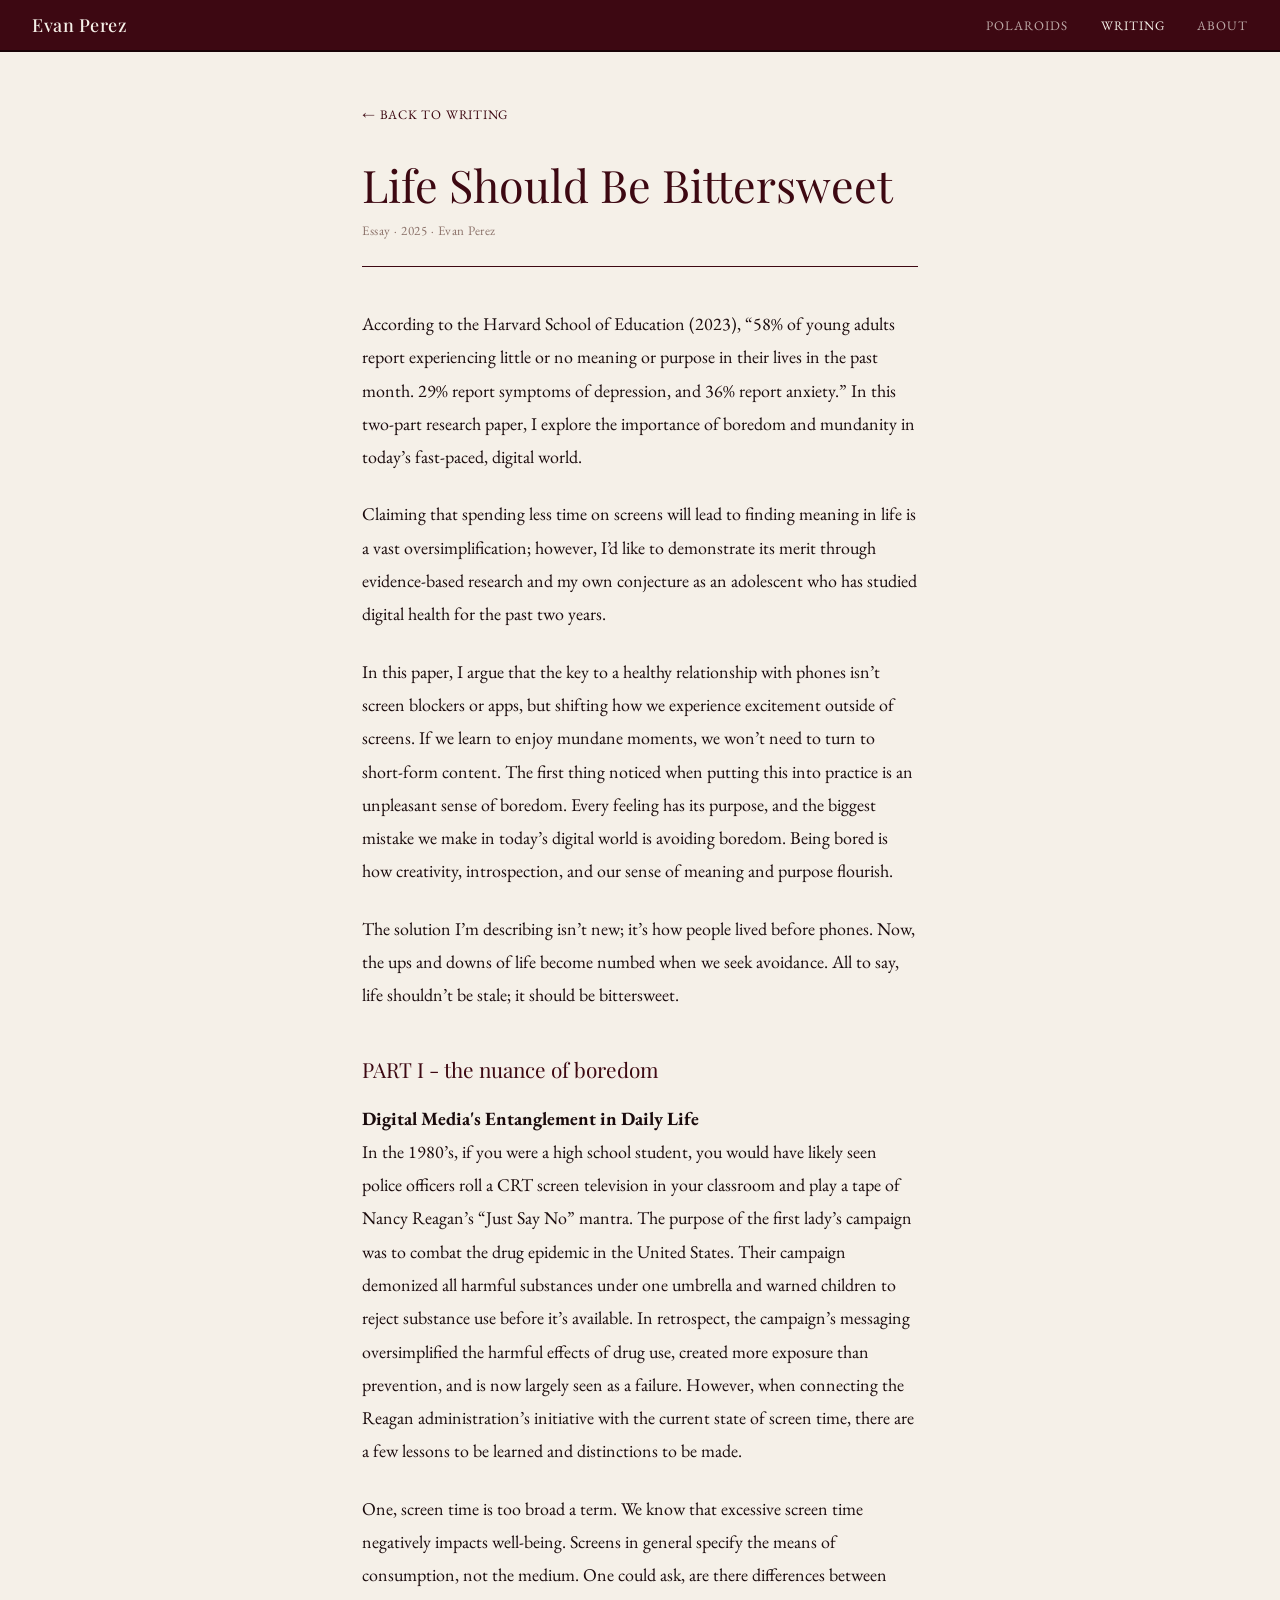
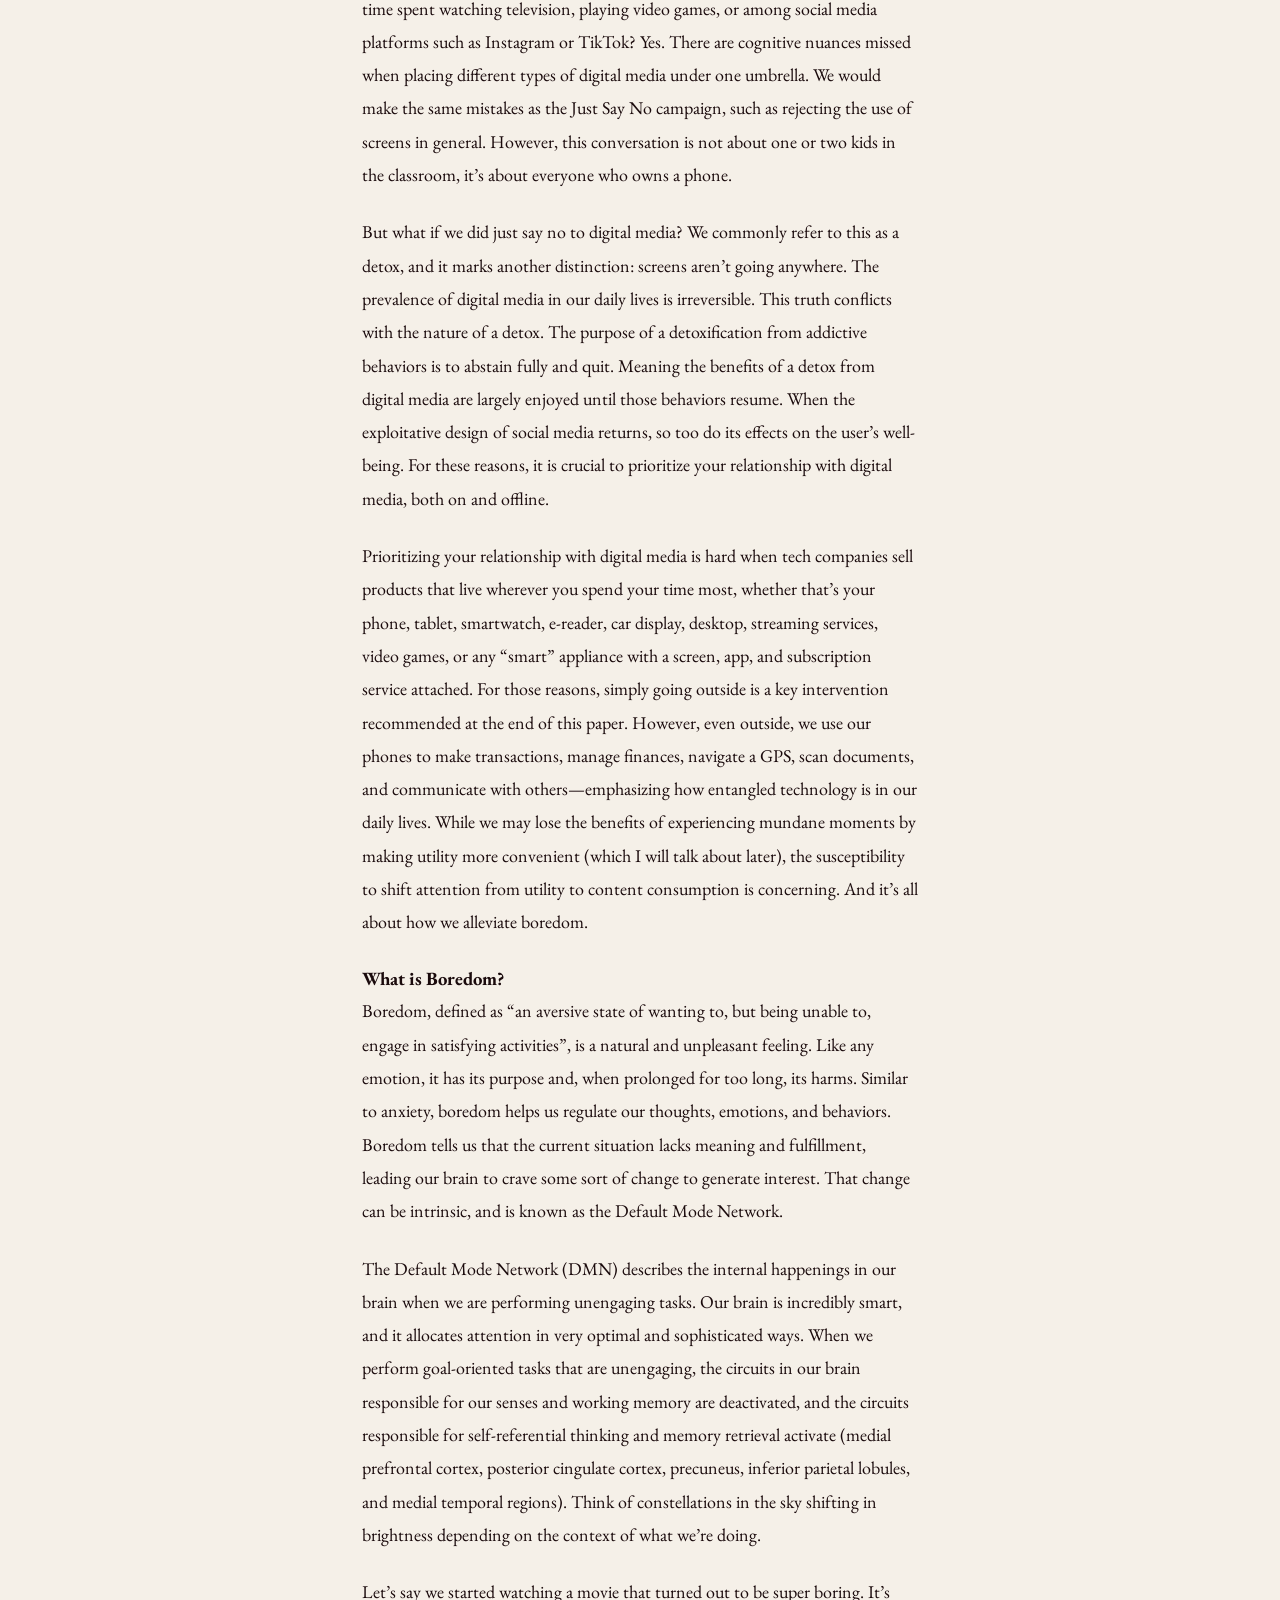
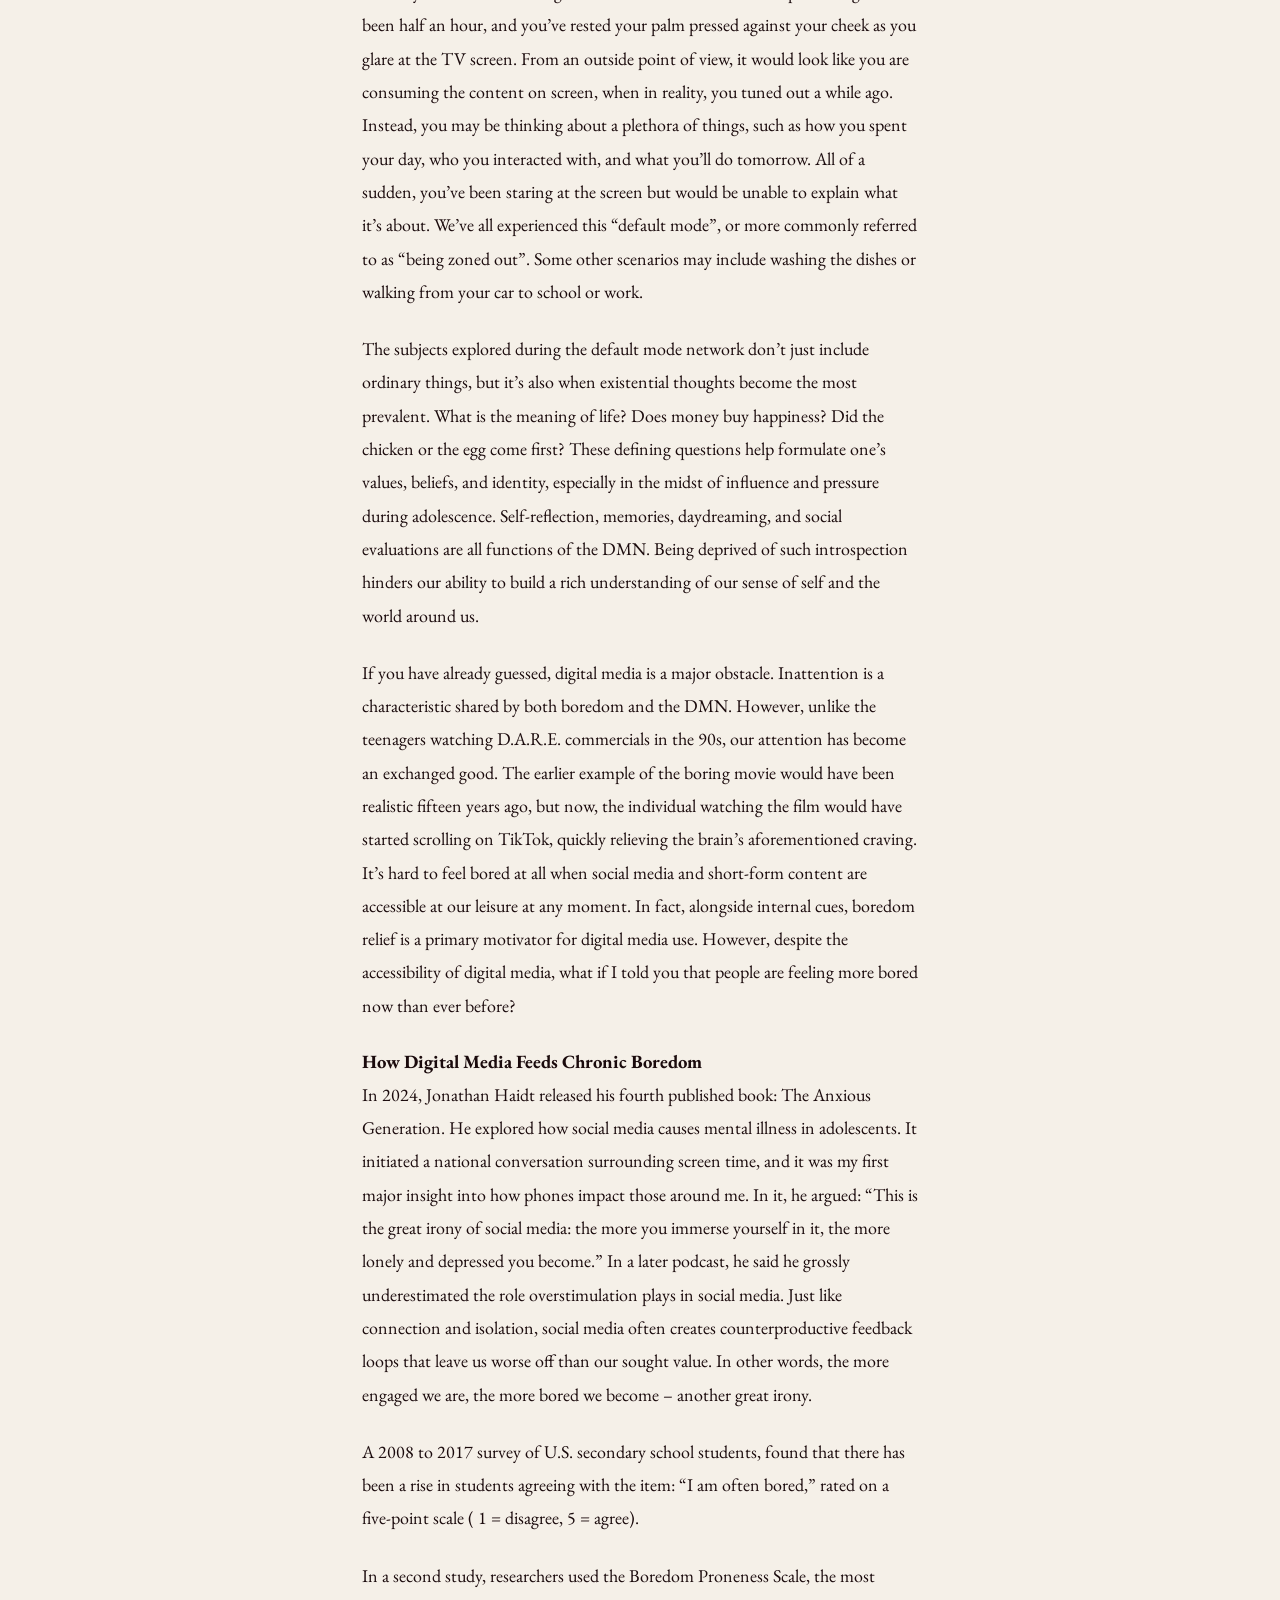
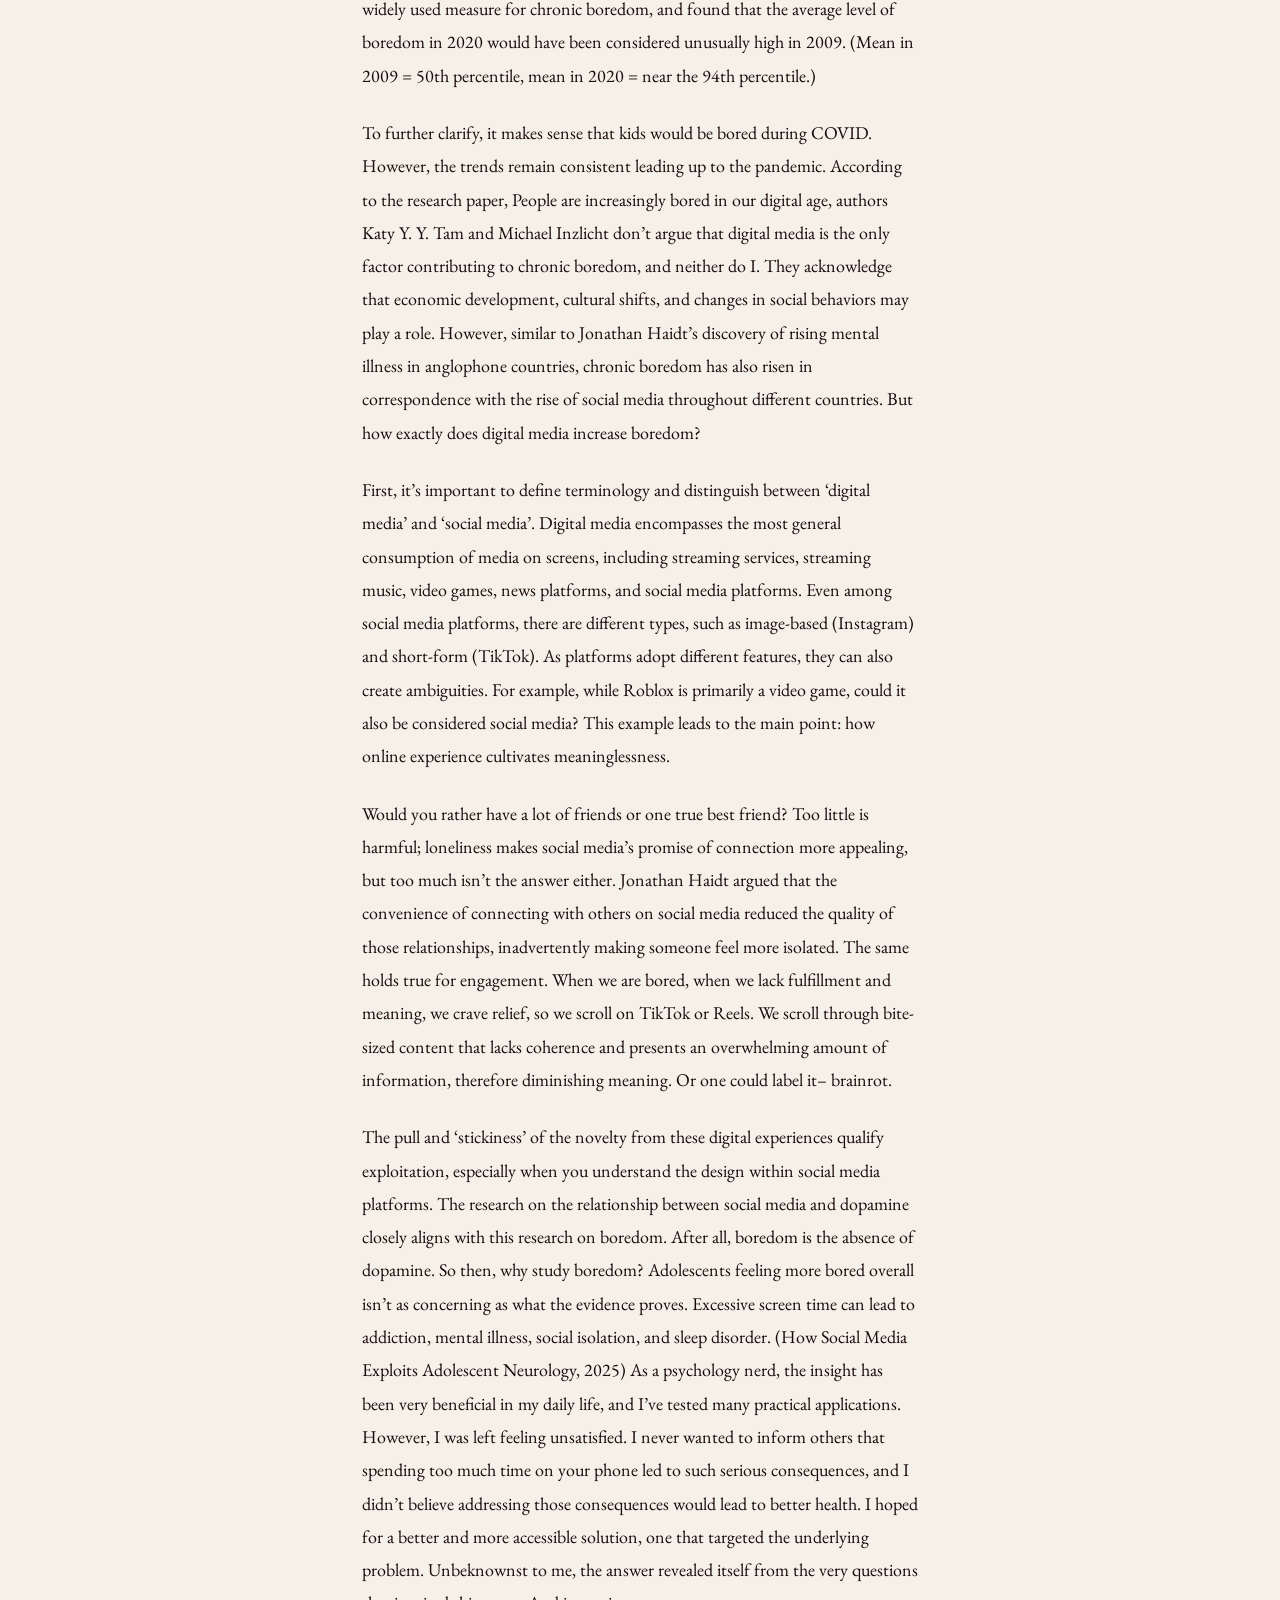
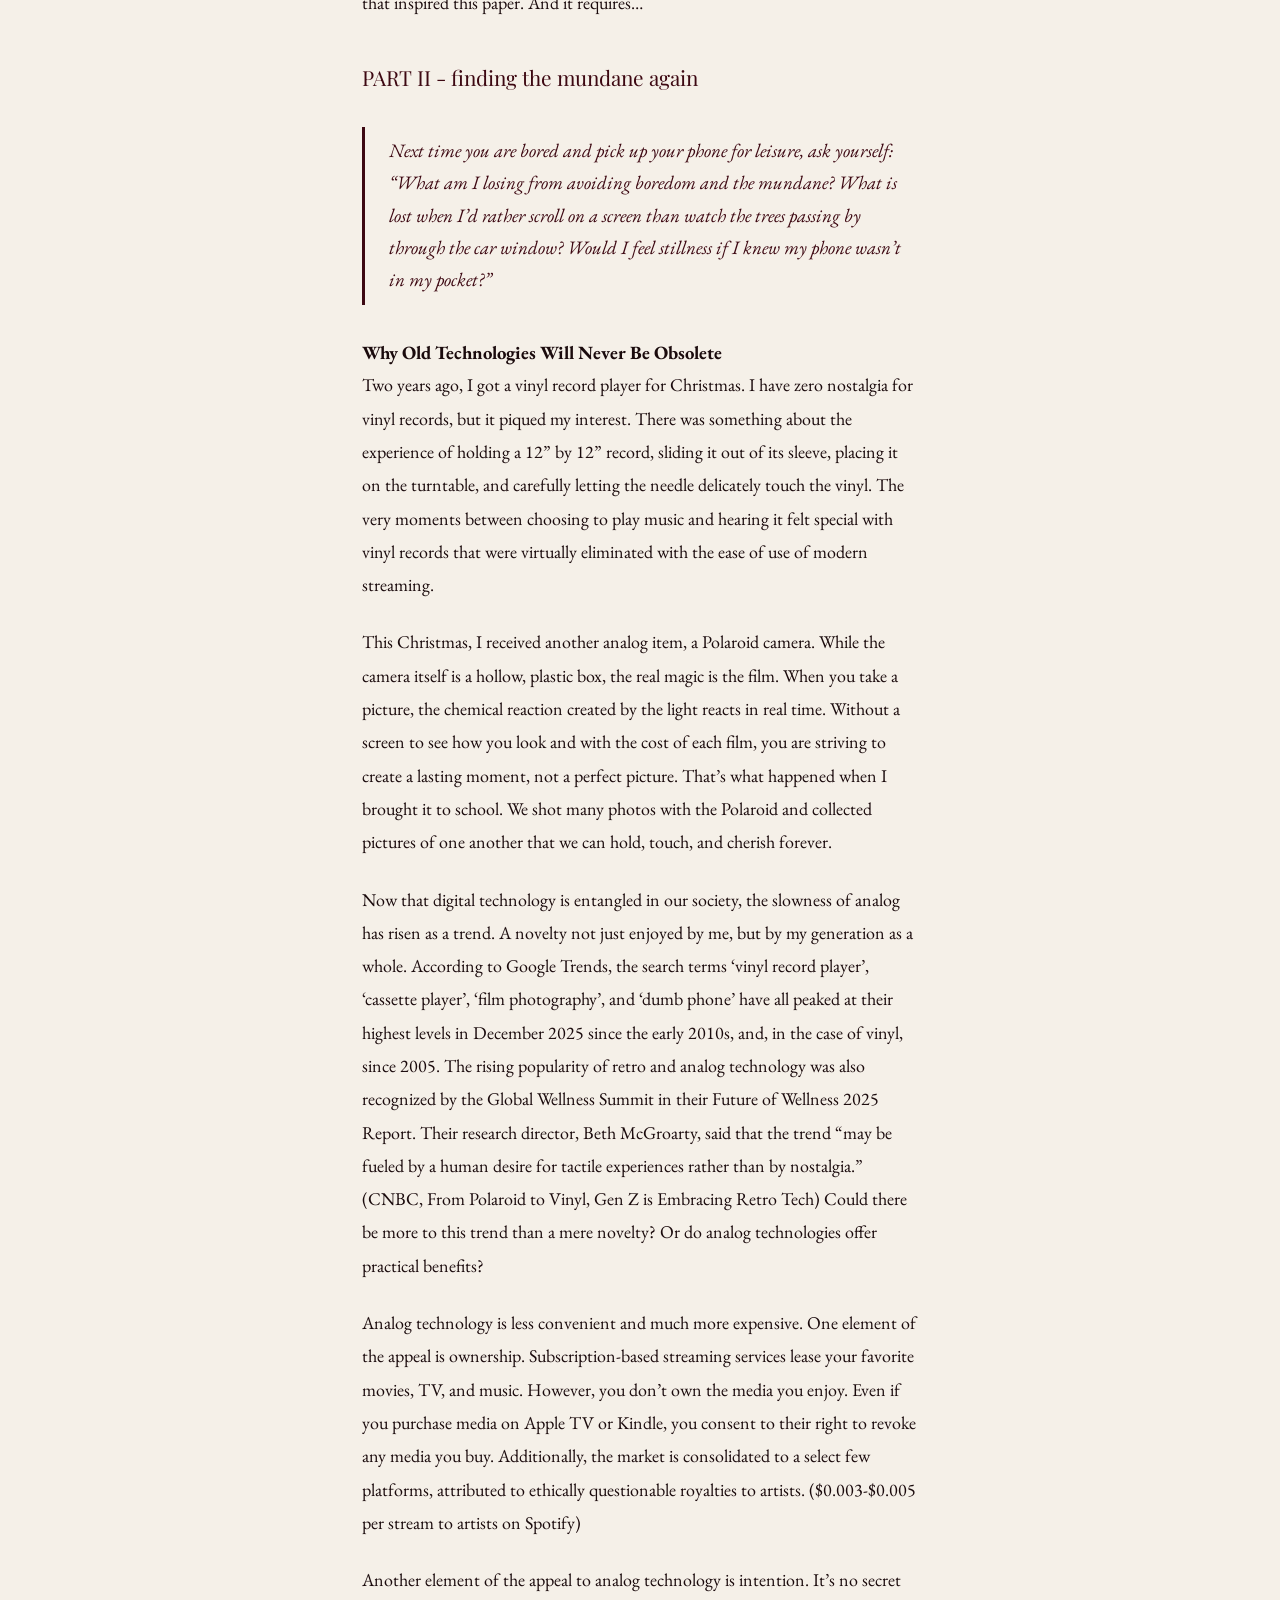
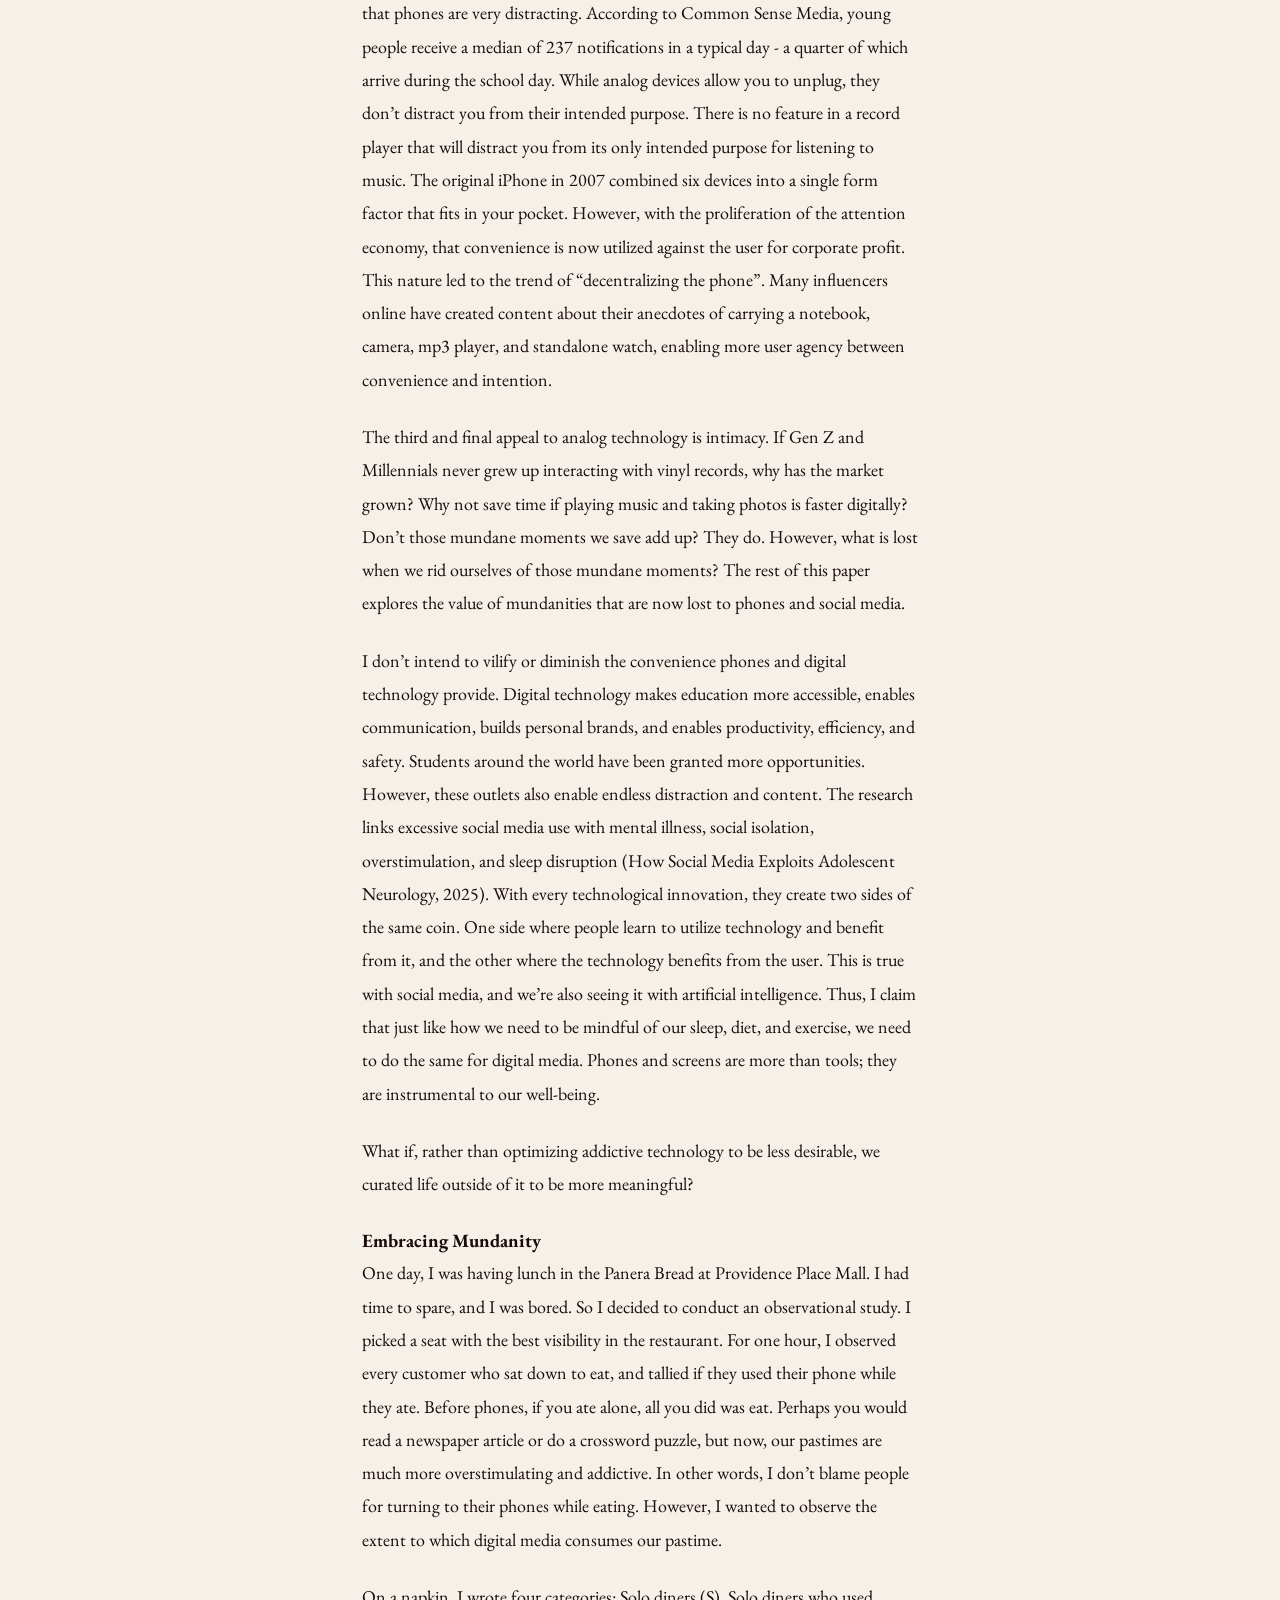
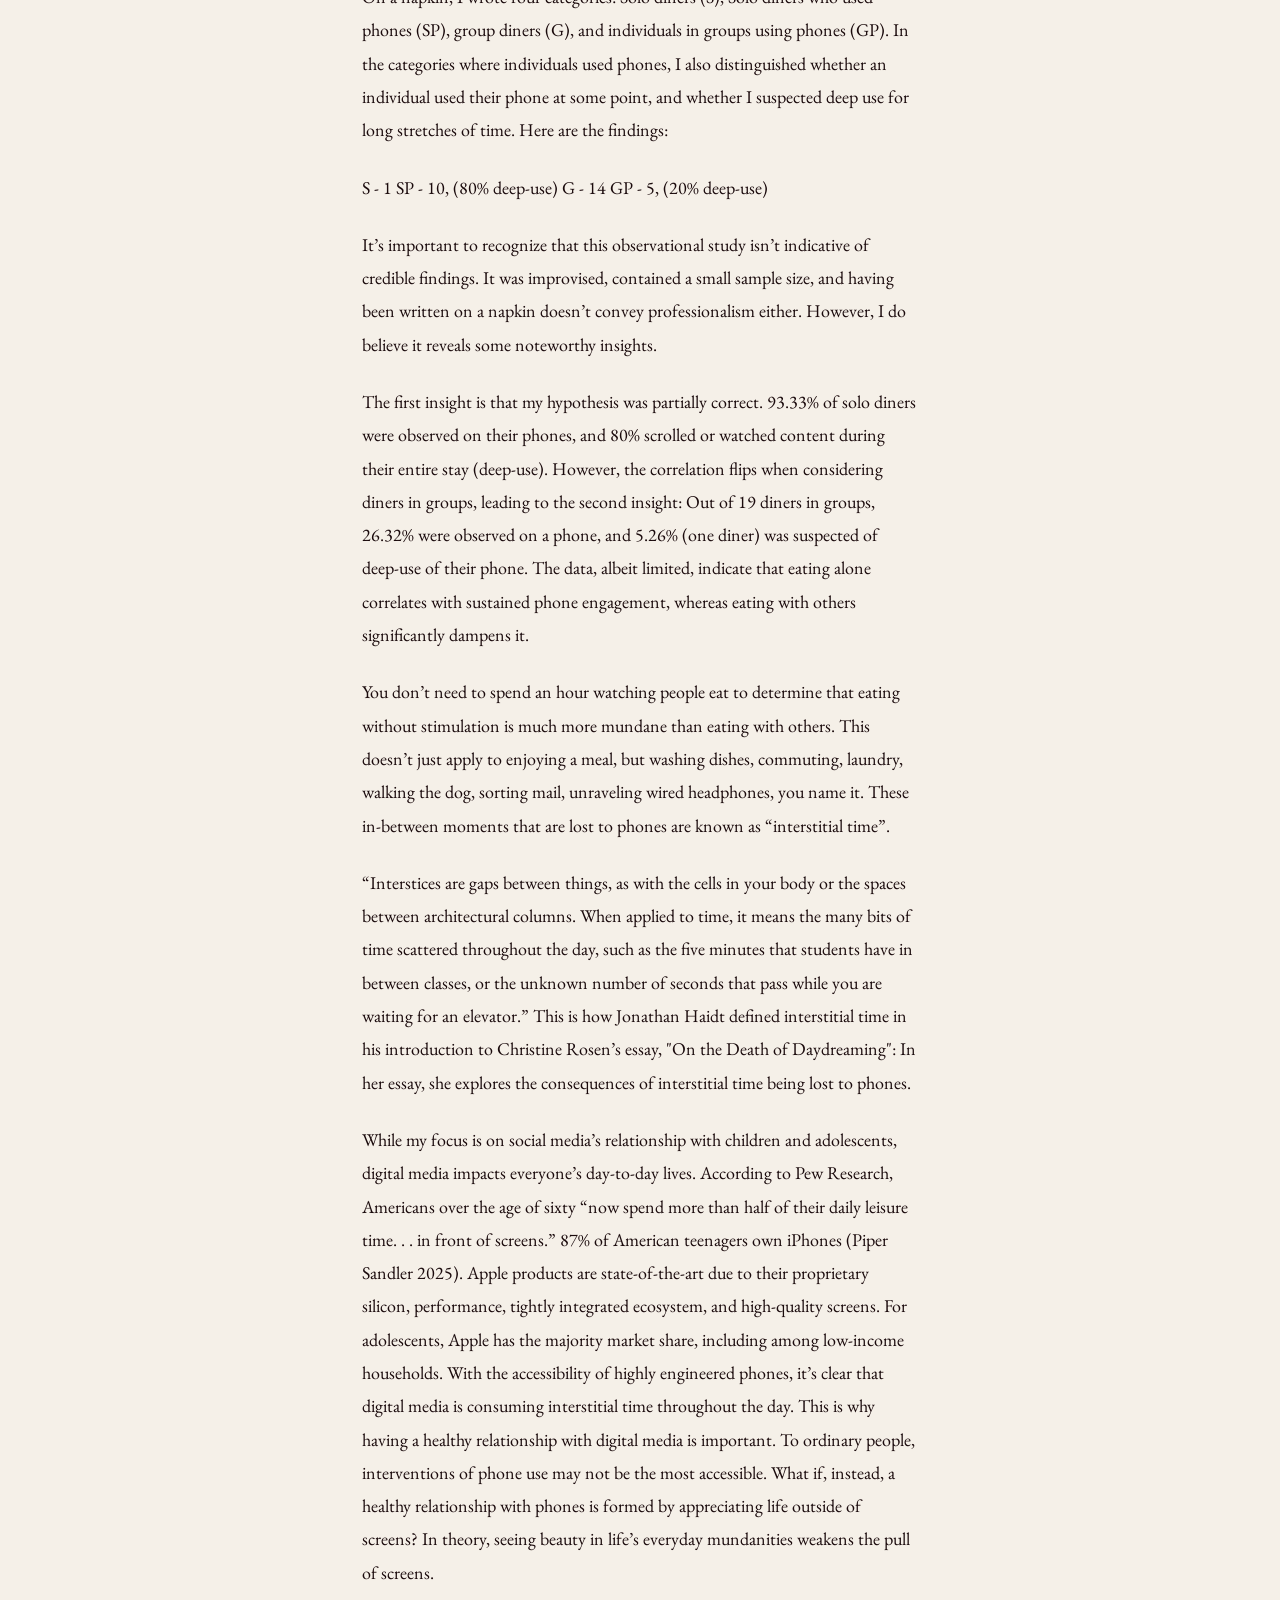
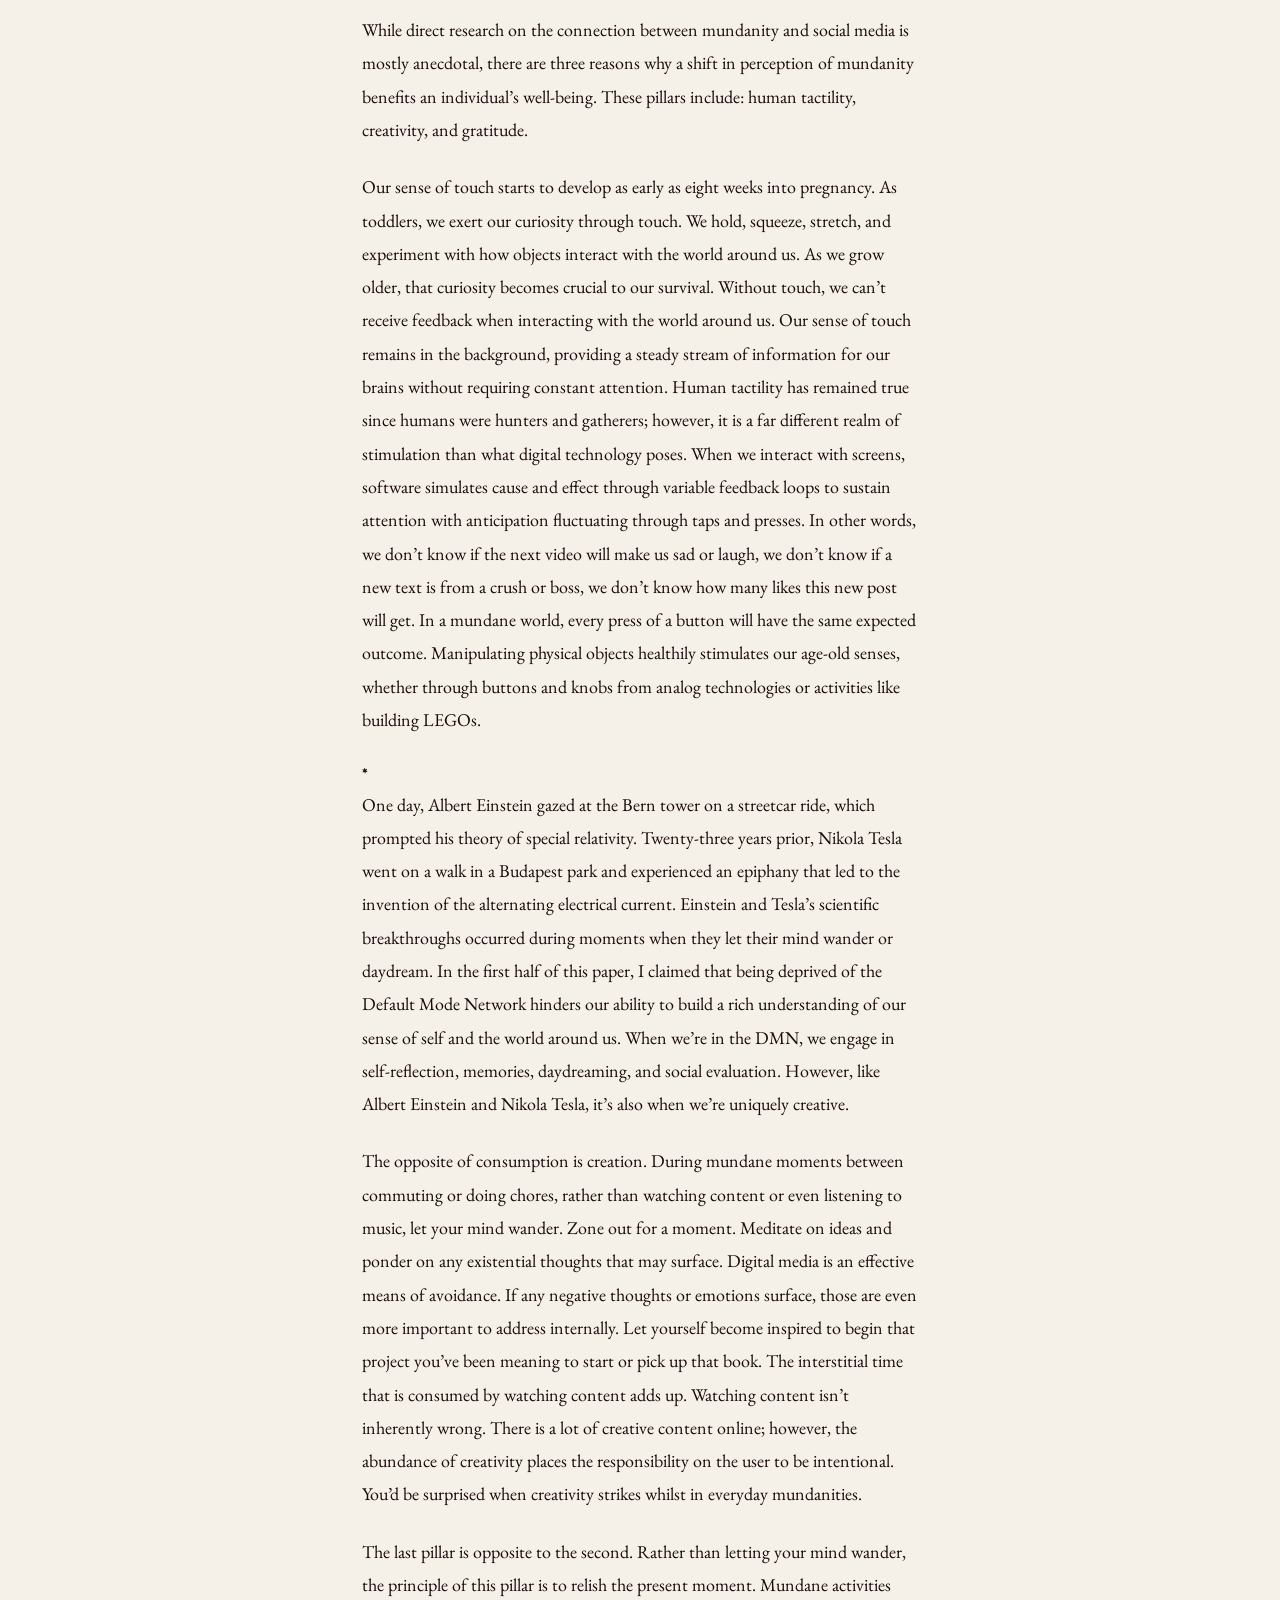
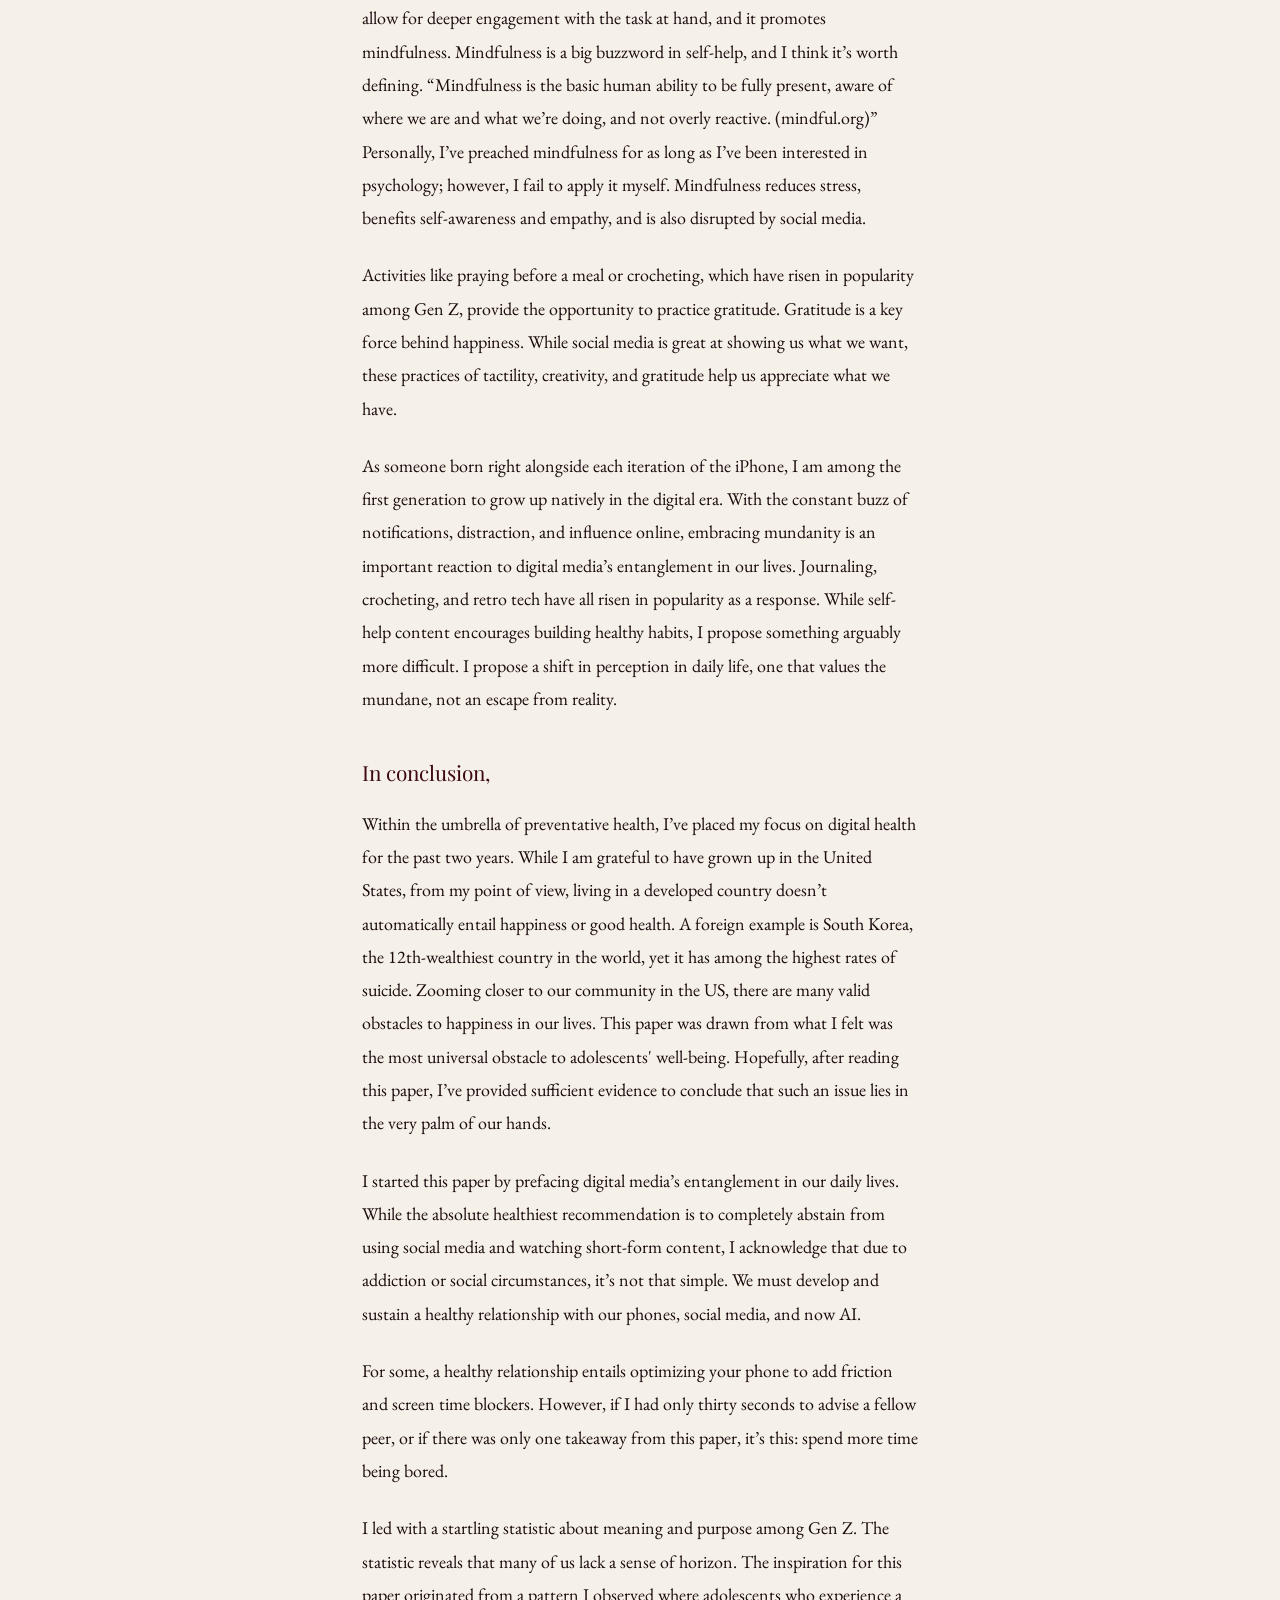
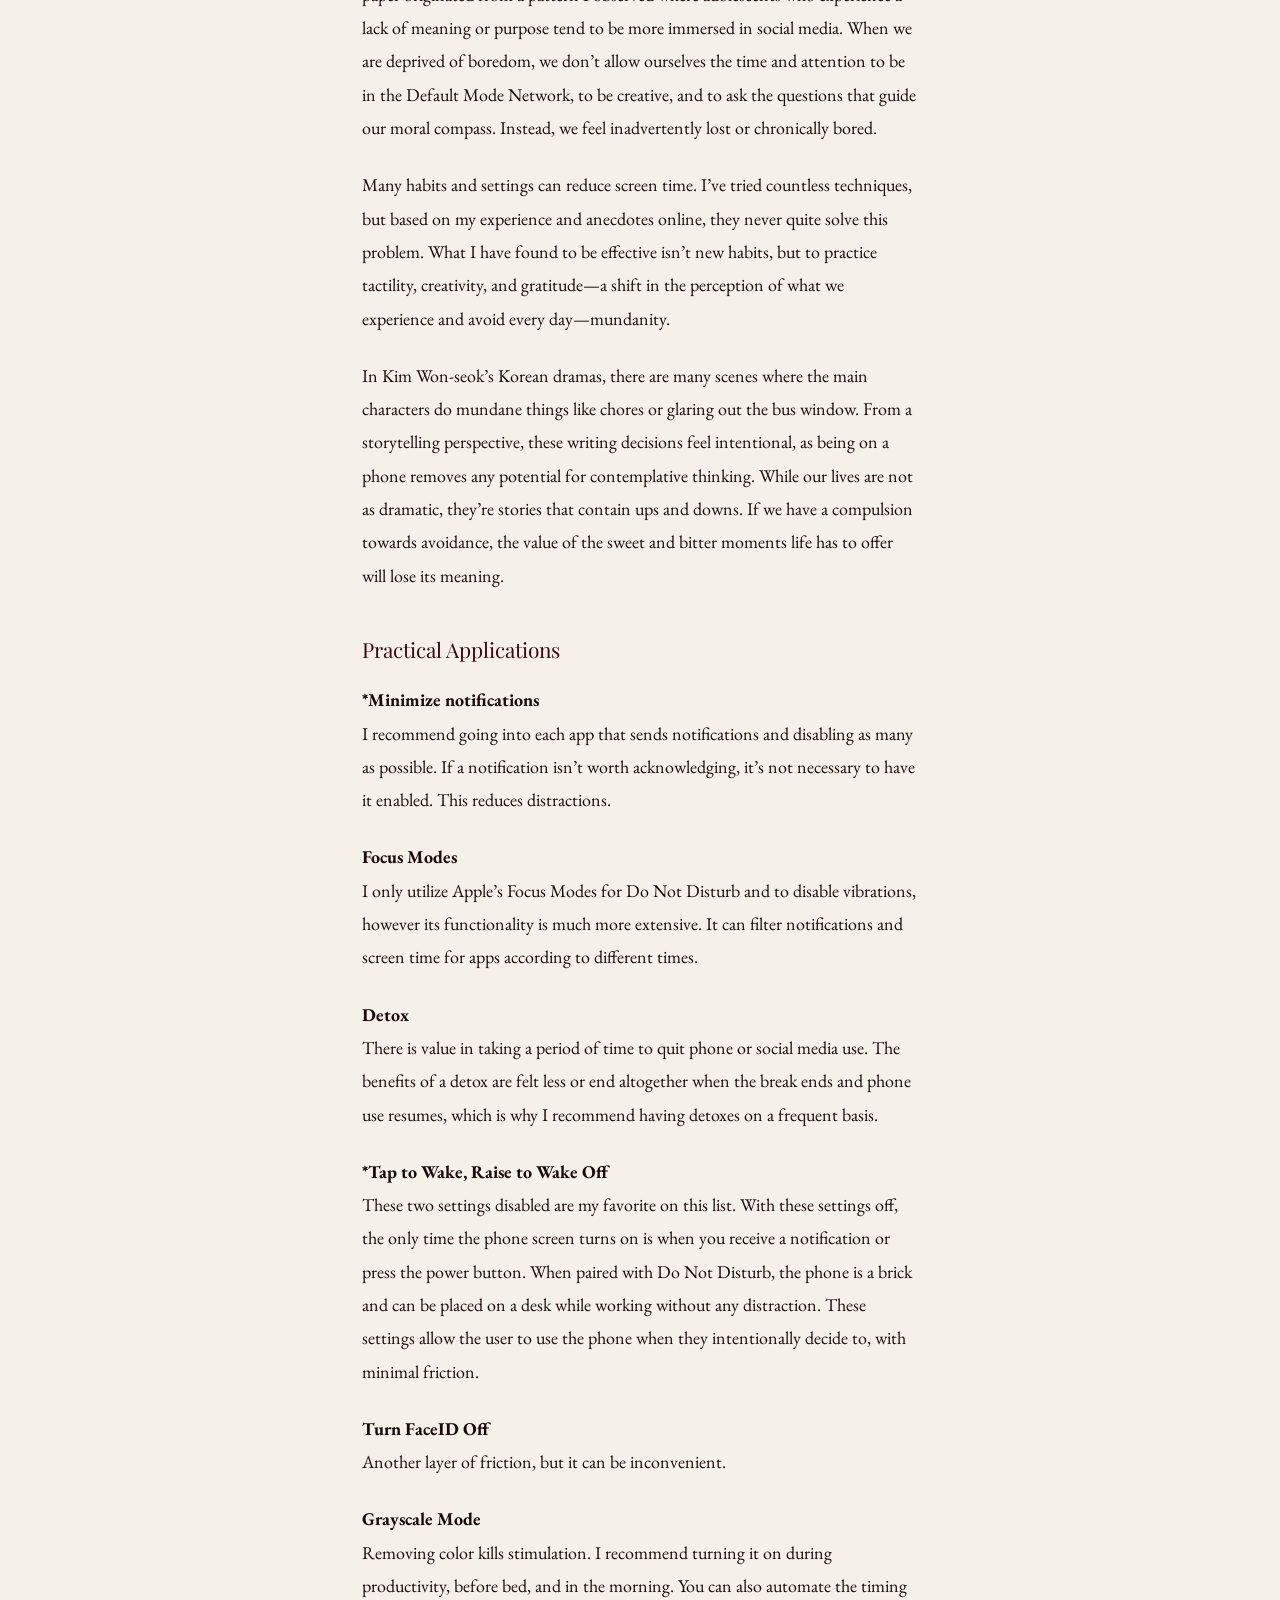
==== commit 73503a8e: "Add files via upload" ====
--- a/bittersweet.html
+++ b/bittersweet.html
@@ -115,8 +115,6 @@
 
     <p>The solution I’m describing isn’t new; it’s how people lived before phones. Now, the ups and downs of life become numbed when we seek avoidance. All to say, life shouldn’t be stale; it should be bittersweet. </p>
 
-    <blockquote>Pull out a sentence that deserves to breathe on its own. Something that captures the heart of your argument.</blockquote>
-
     <h2>PART I - the nuance of boredom</h2>
 
     <h3>Digital Media's Entanglement in Daily Life</h3>
@@ -393,6 +391,12 @@
  Haidt, J. <em>The Anxious Generation: How the Great Rewiring of Childhood Is Causing an Epidemic of Mental Illness. </em> Penguin Press, (2024).<br>
 </p>
 
+    <h2>Heading 2</h2>
+
+    <h3>Heading 3</h3>
+
+    <p>Paragraph. This is my writing.</p>
+
   </div>
 
   <footer>© Evan Perez</footer>
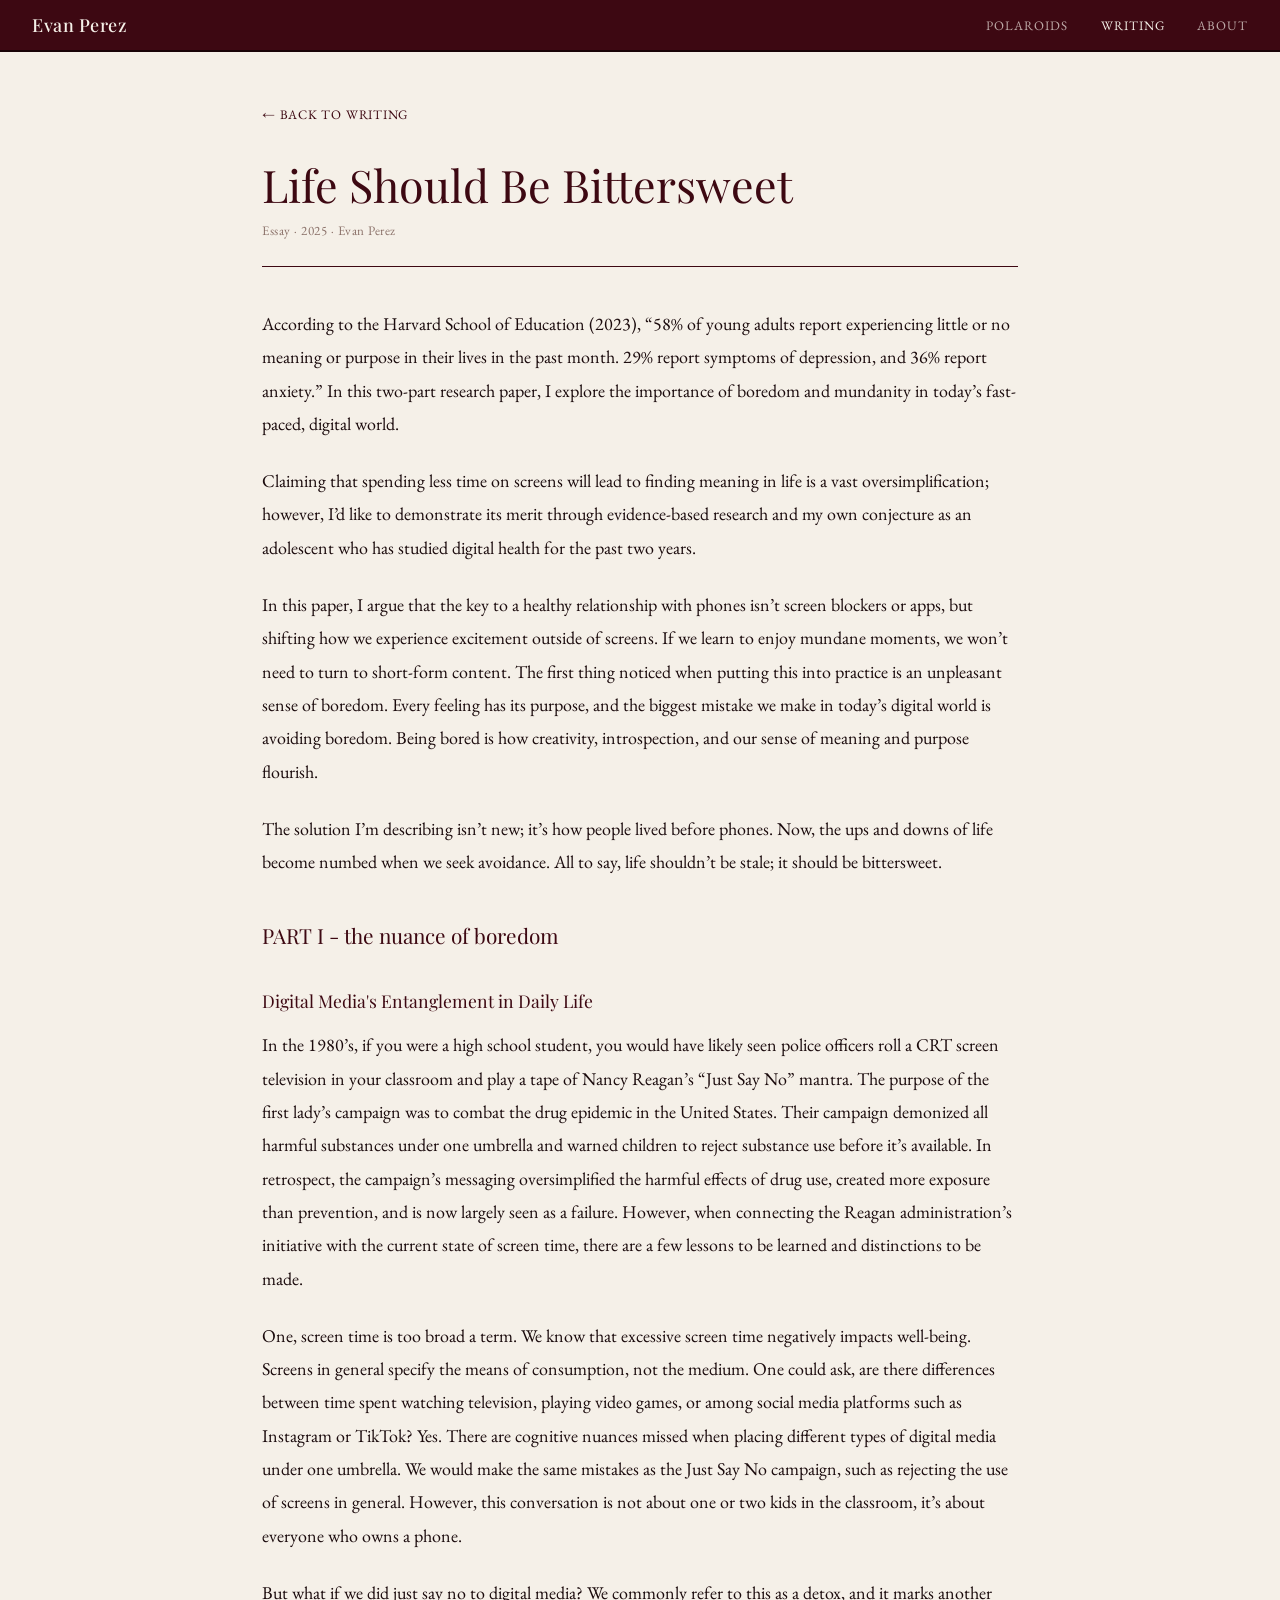
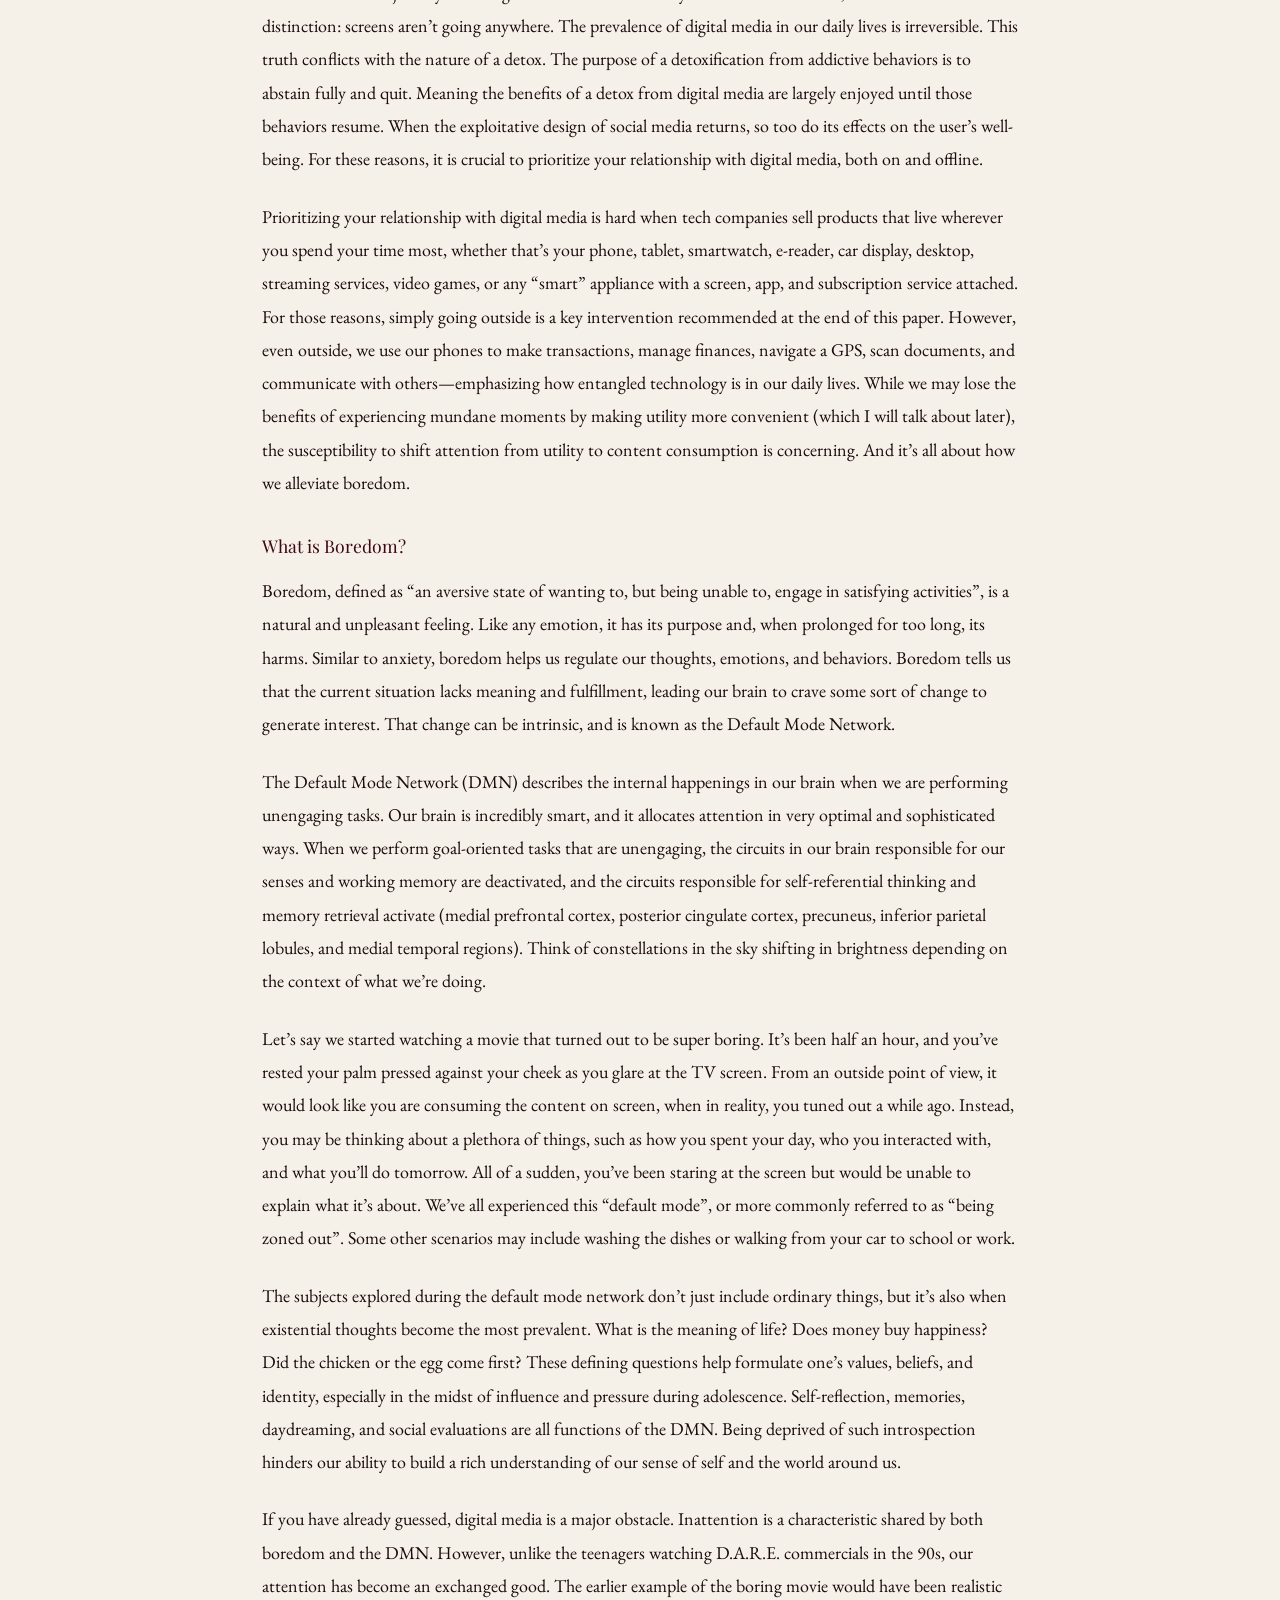
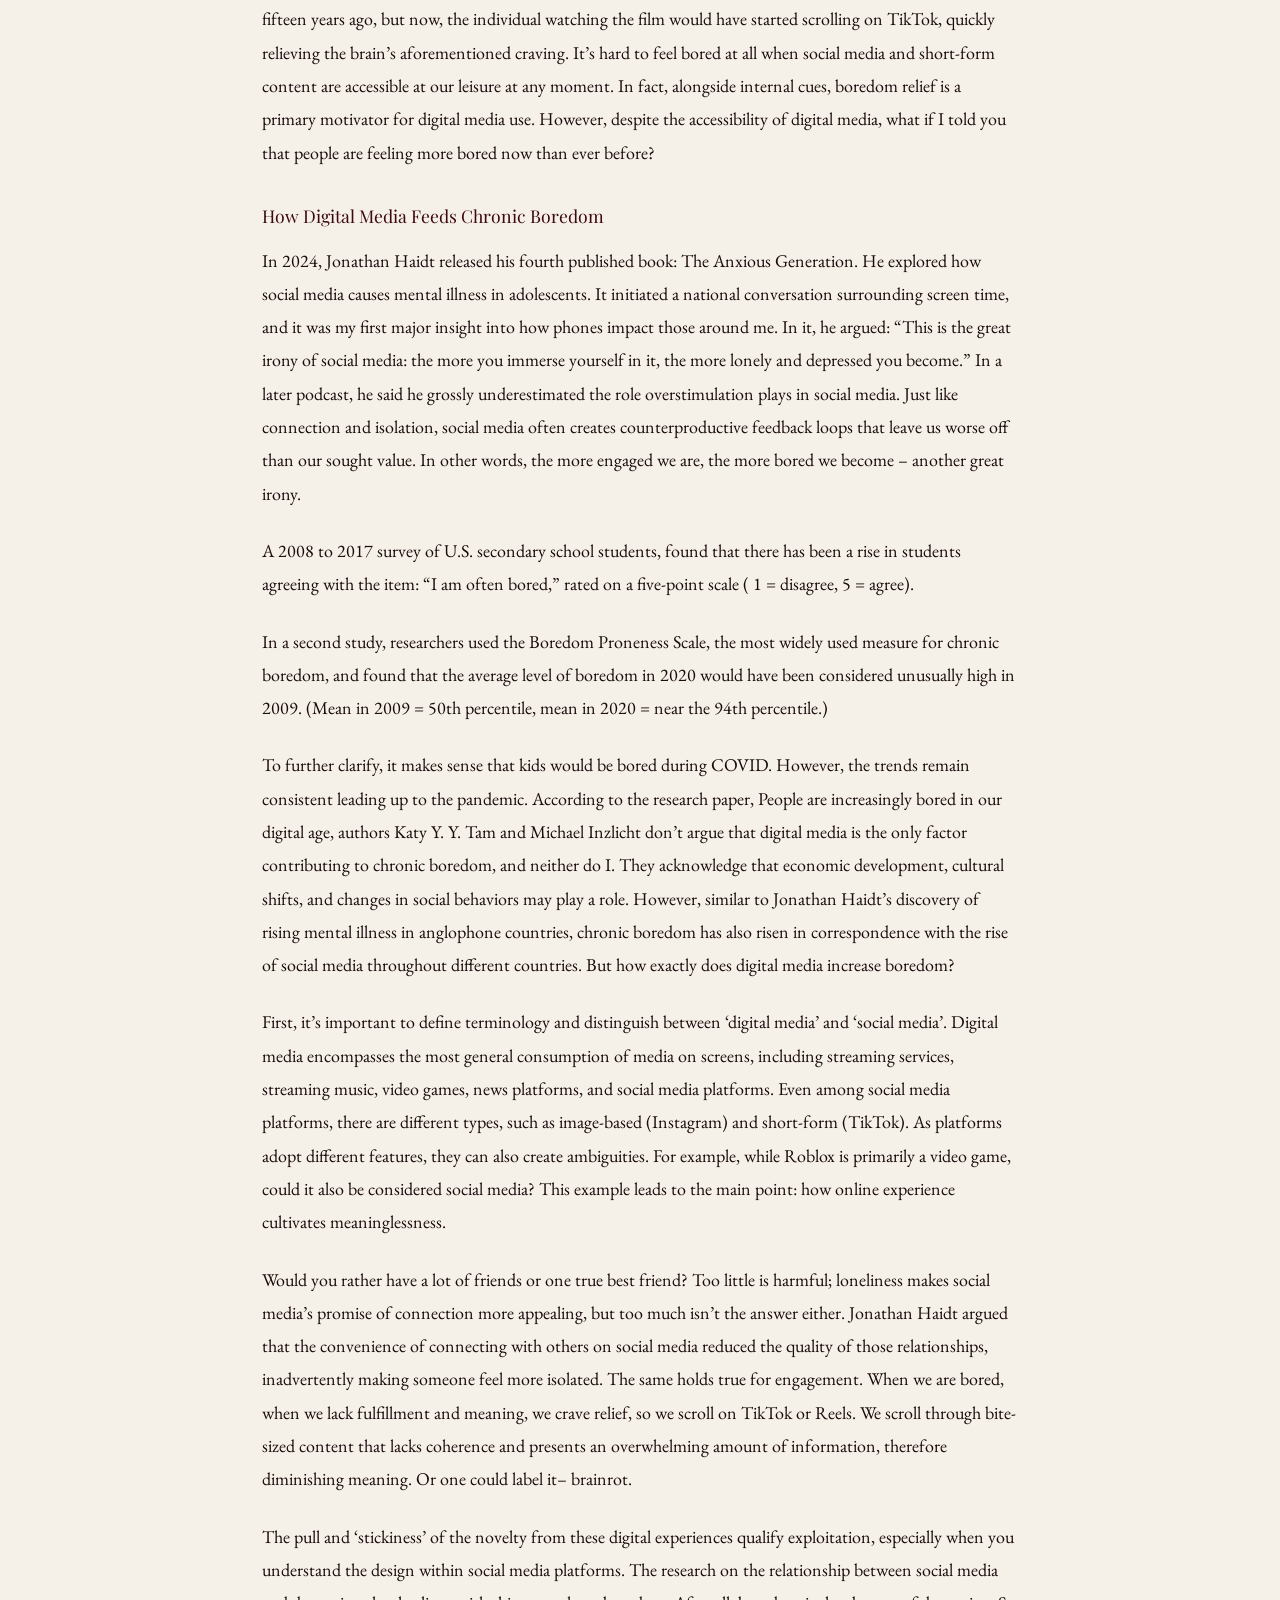
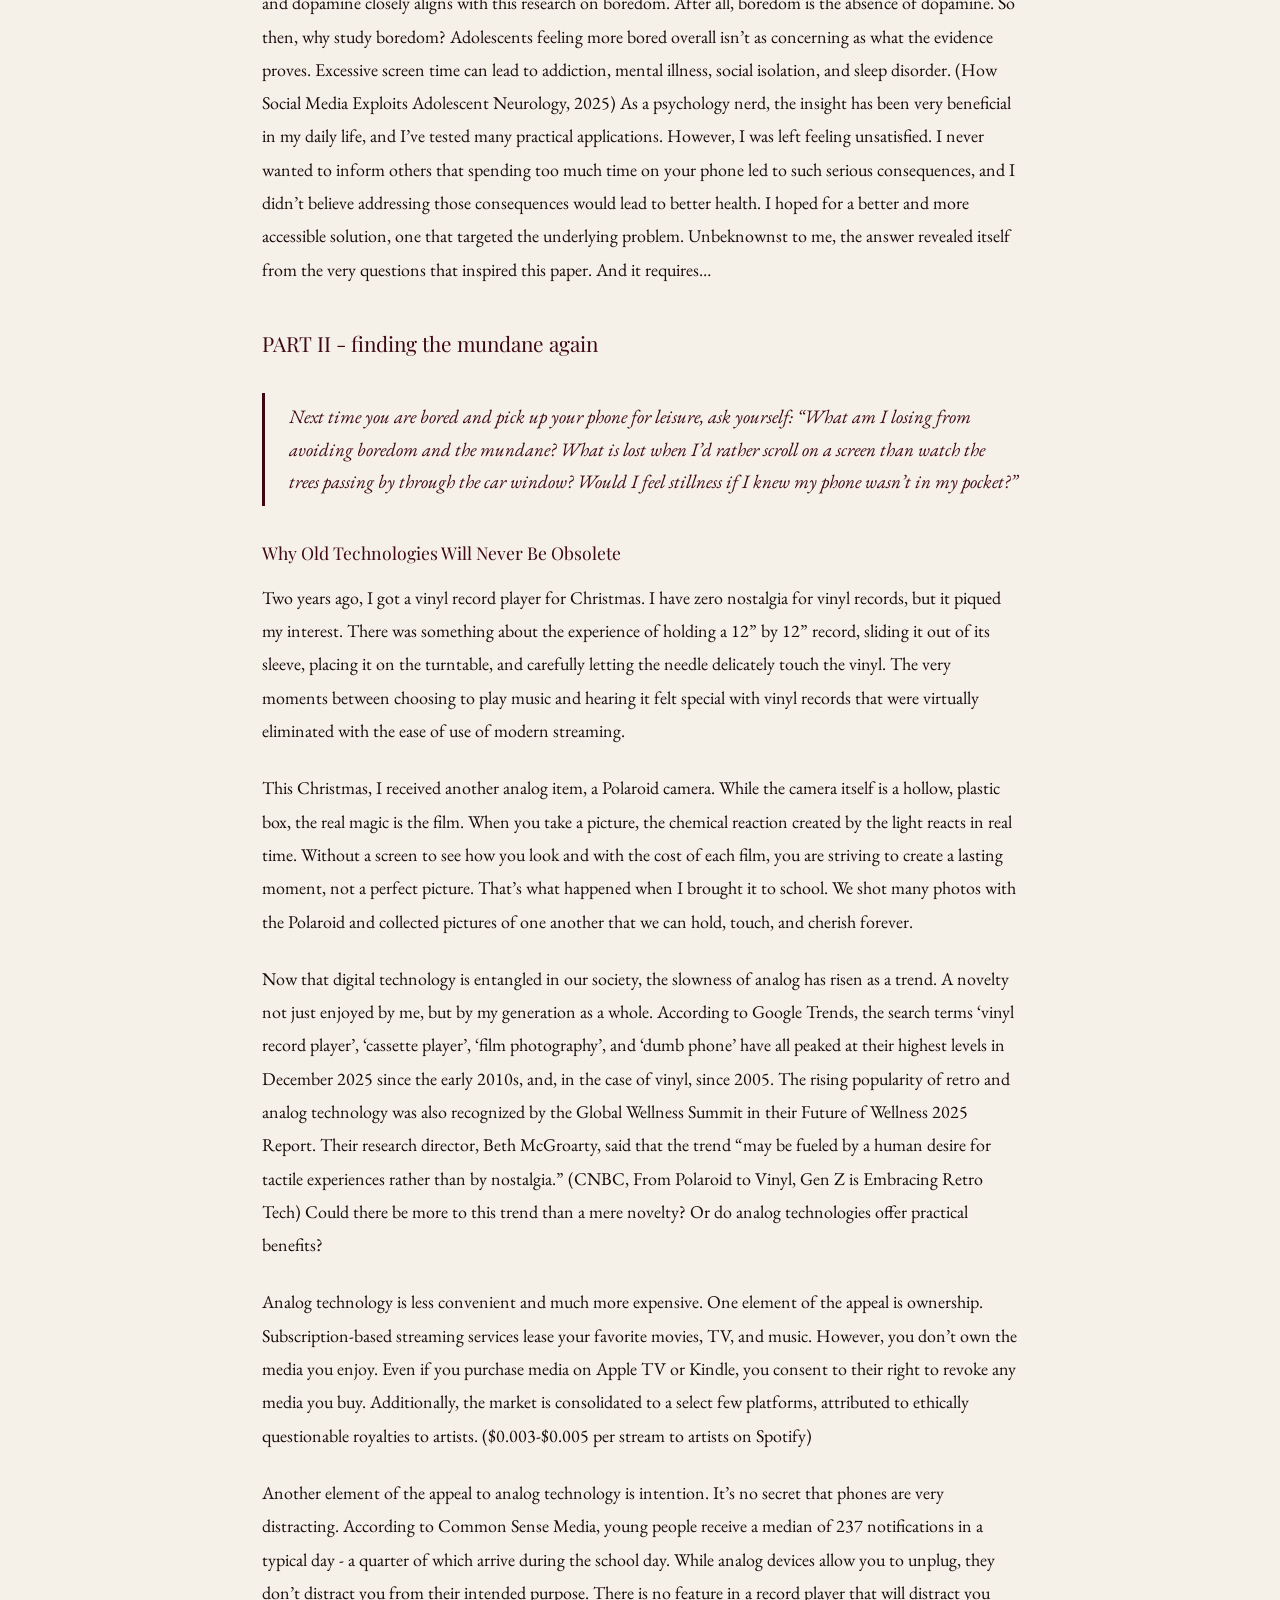
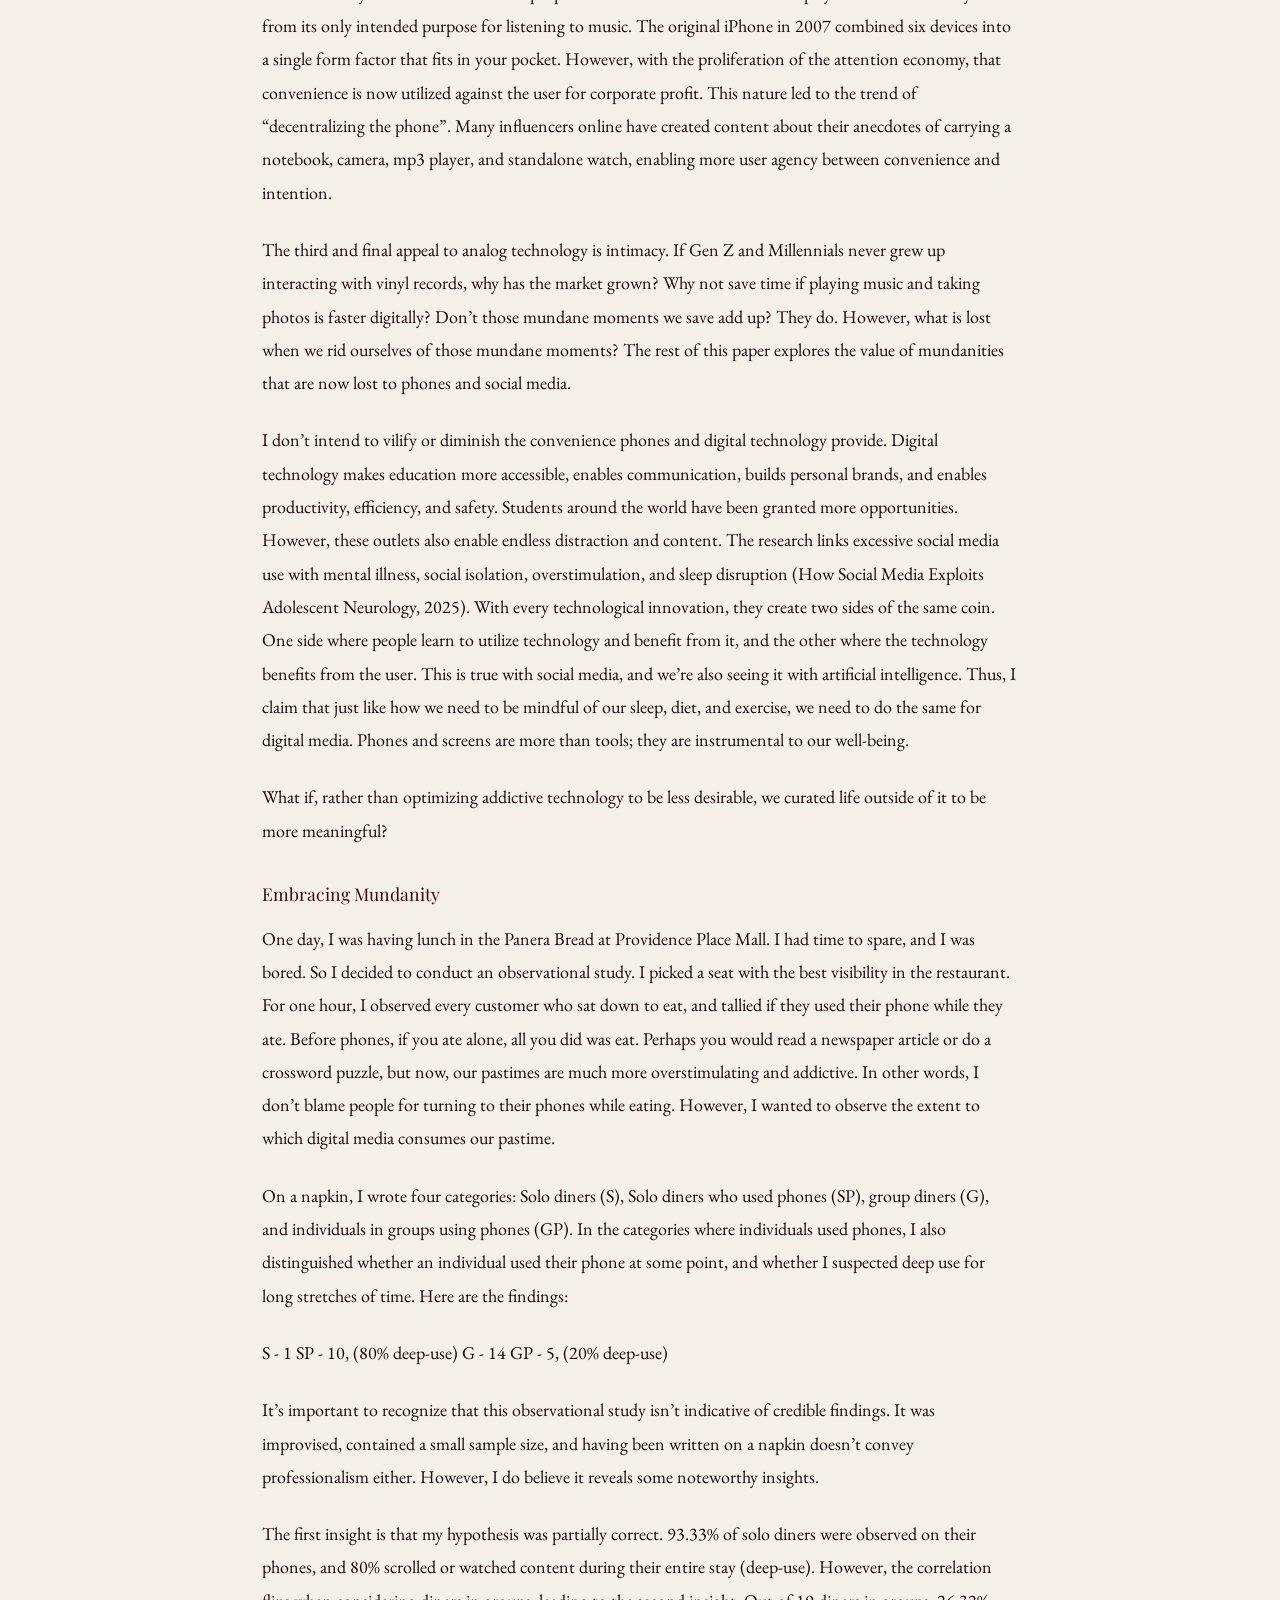
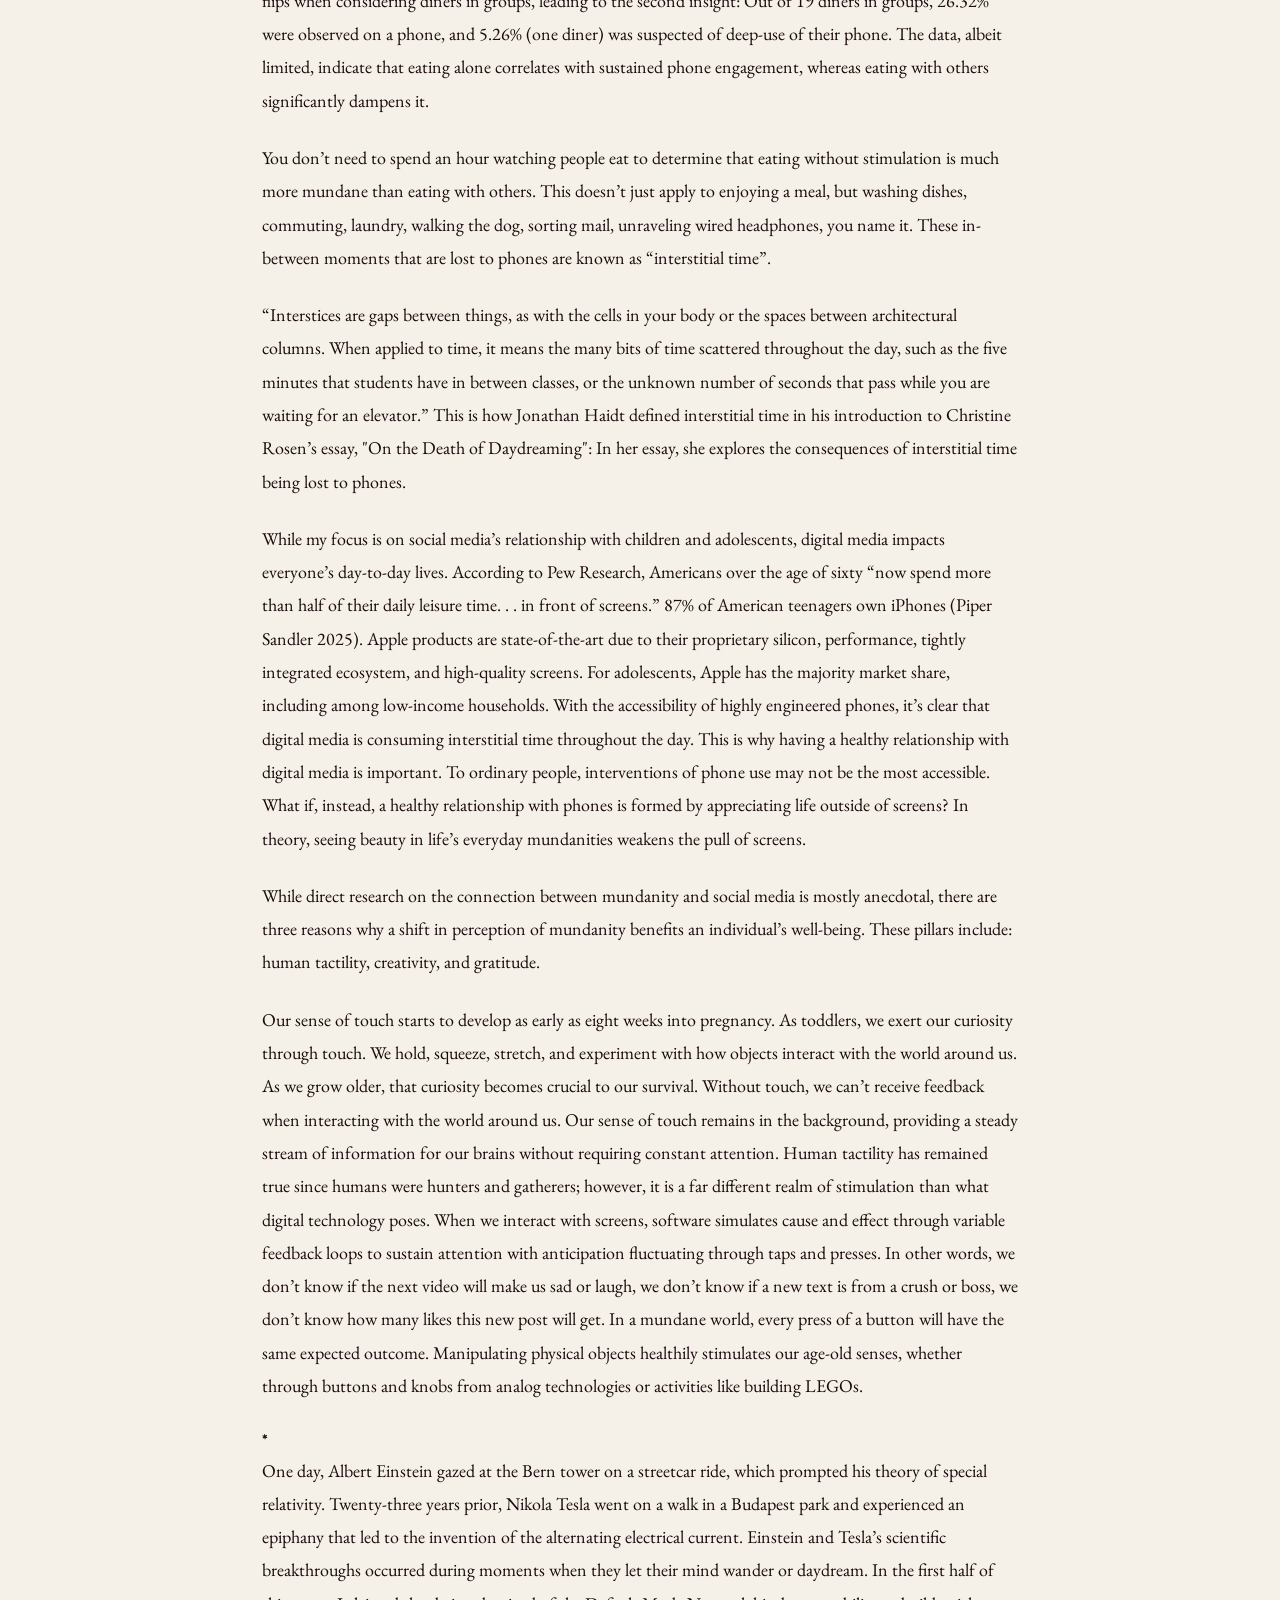
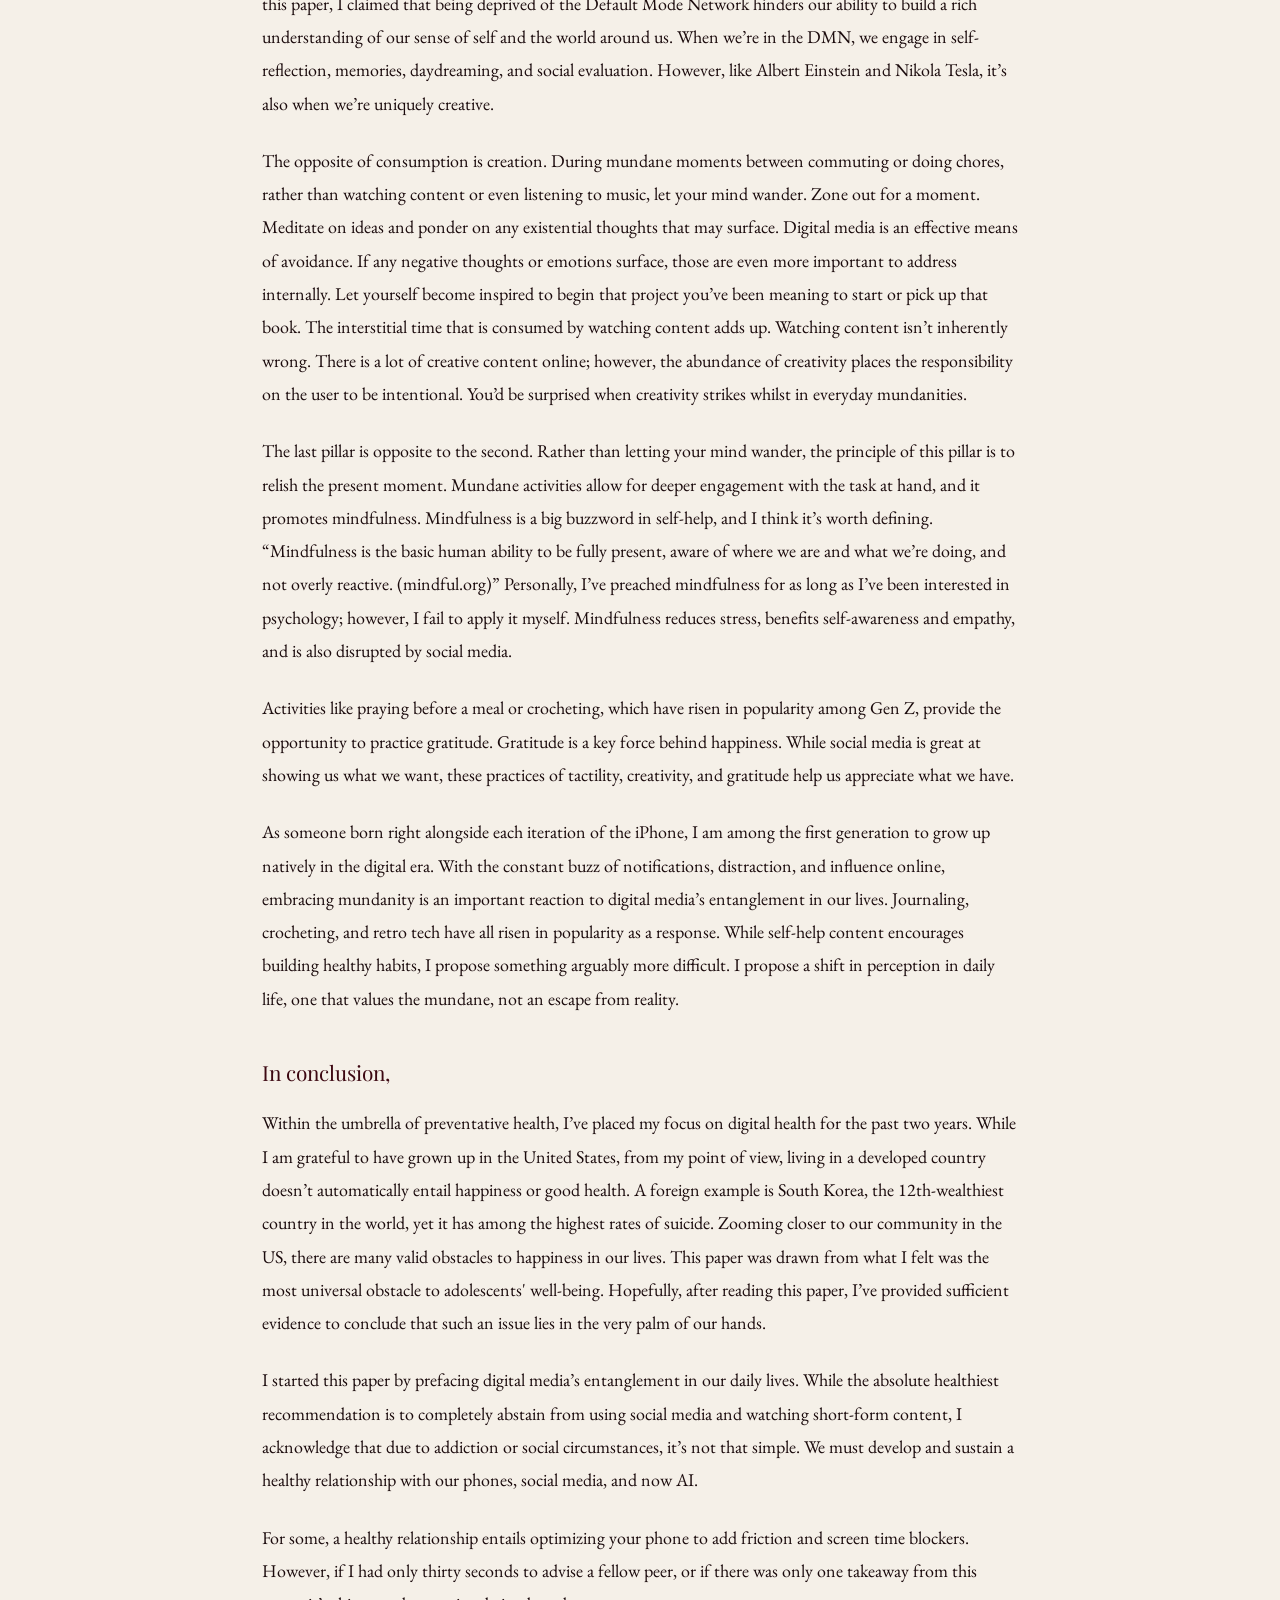
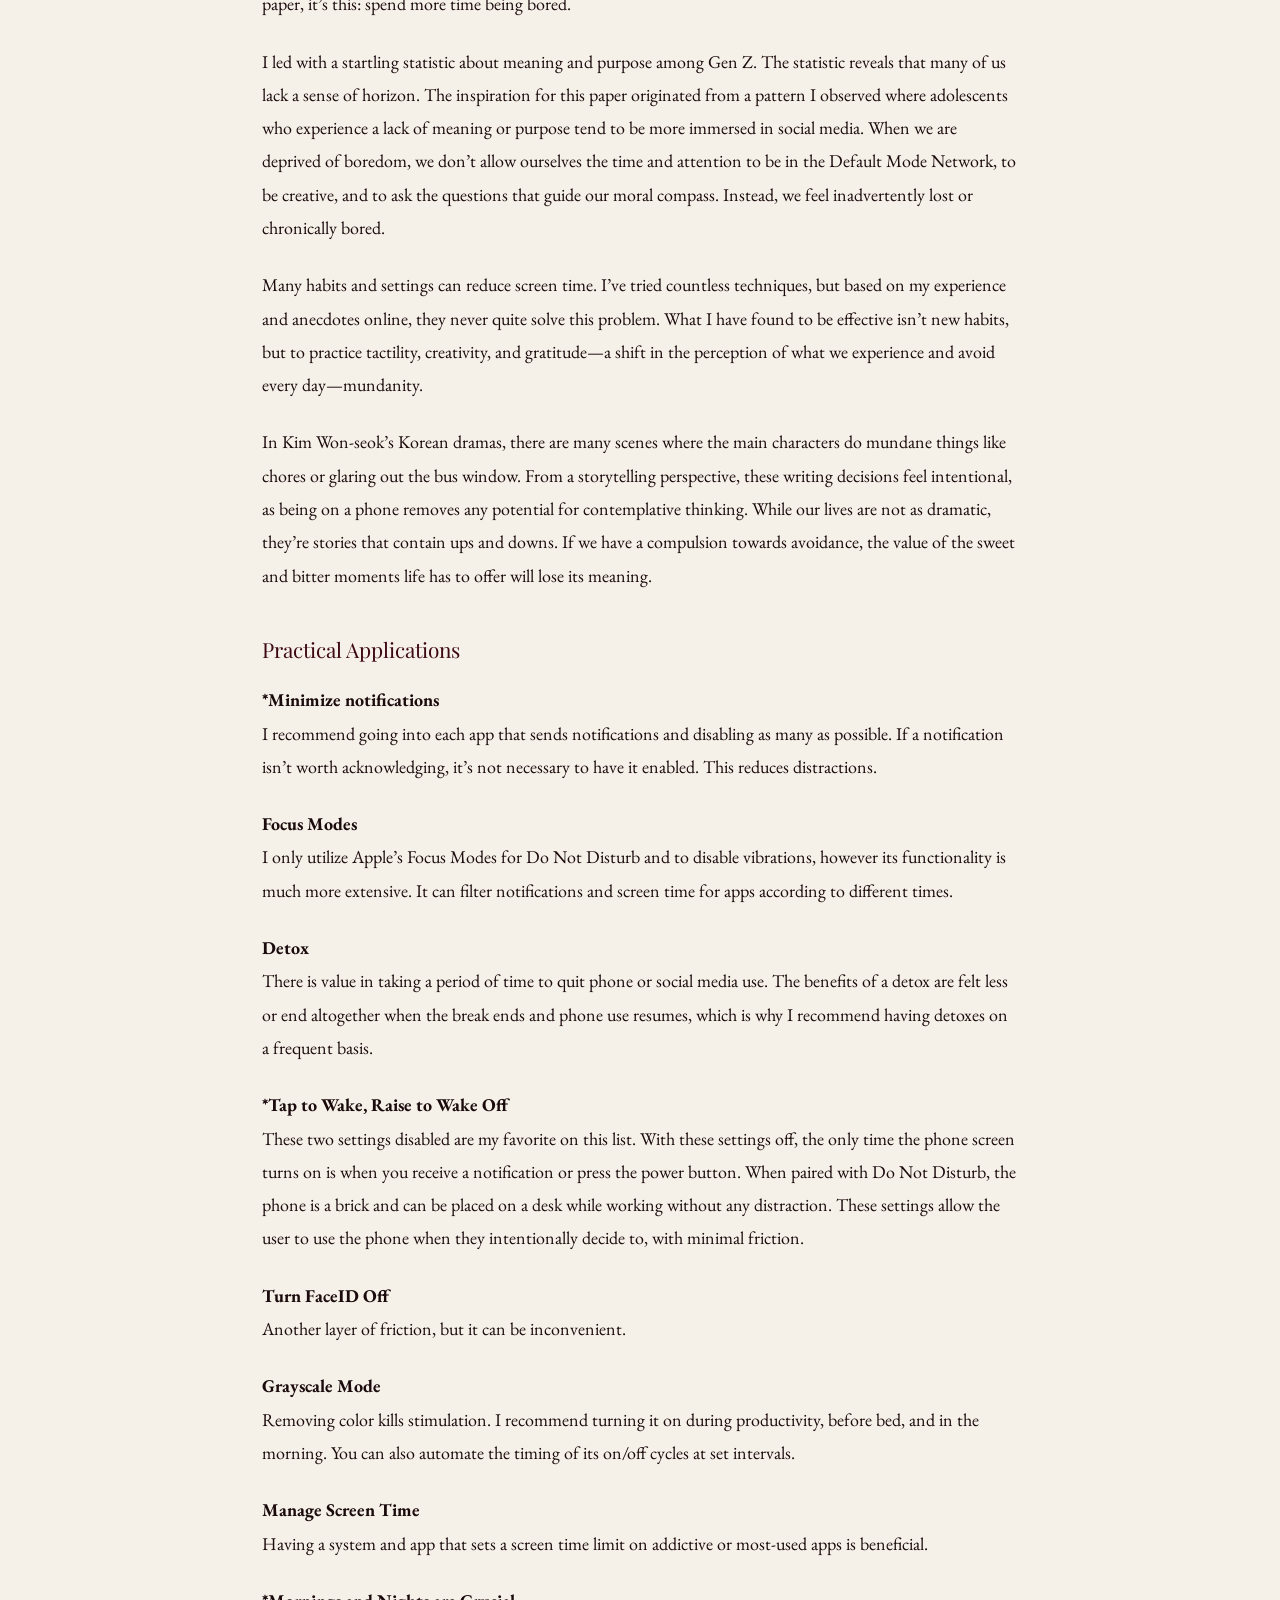
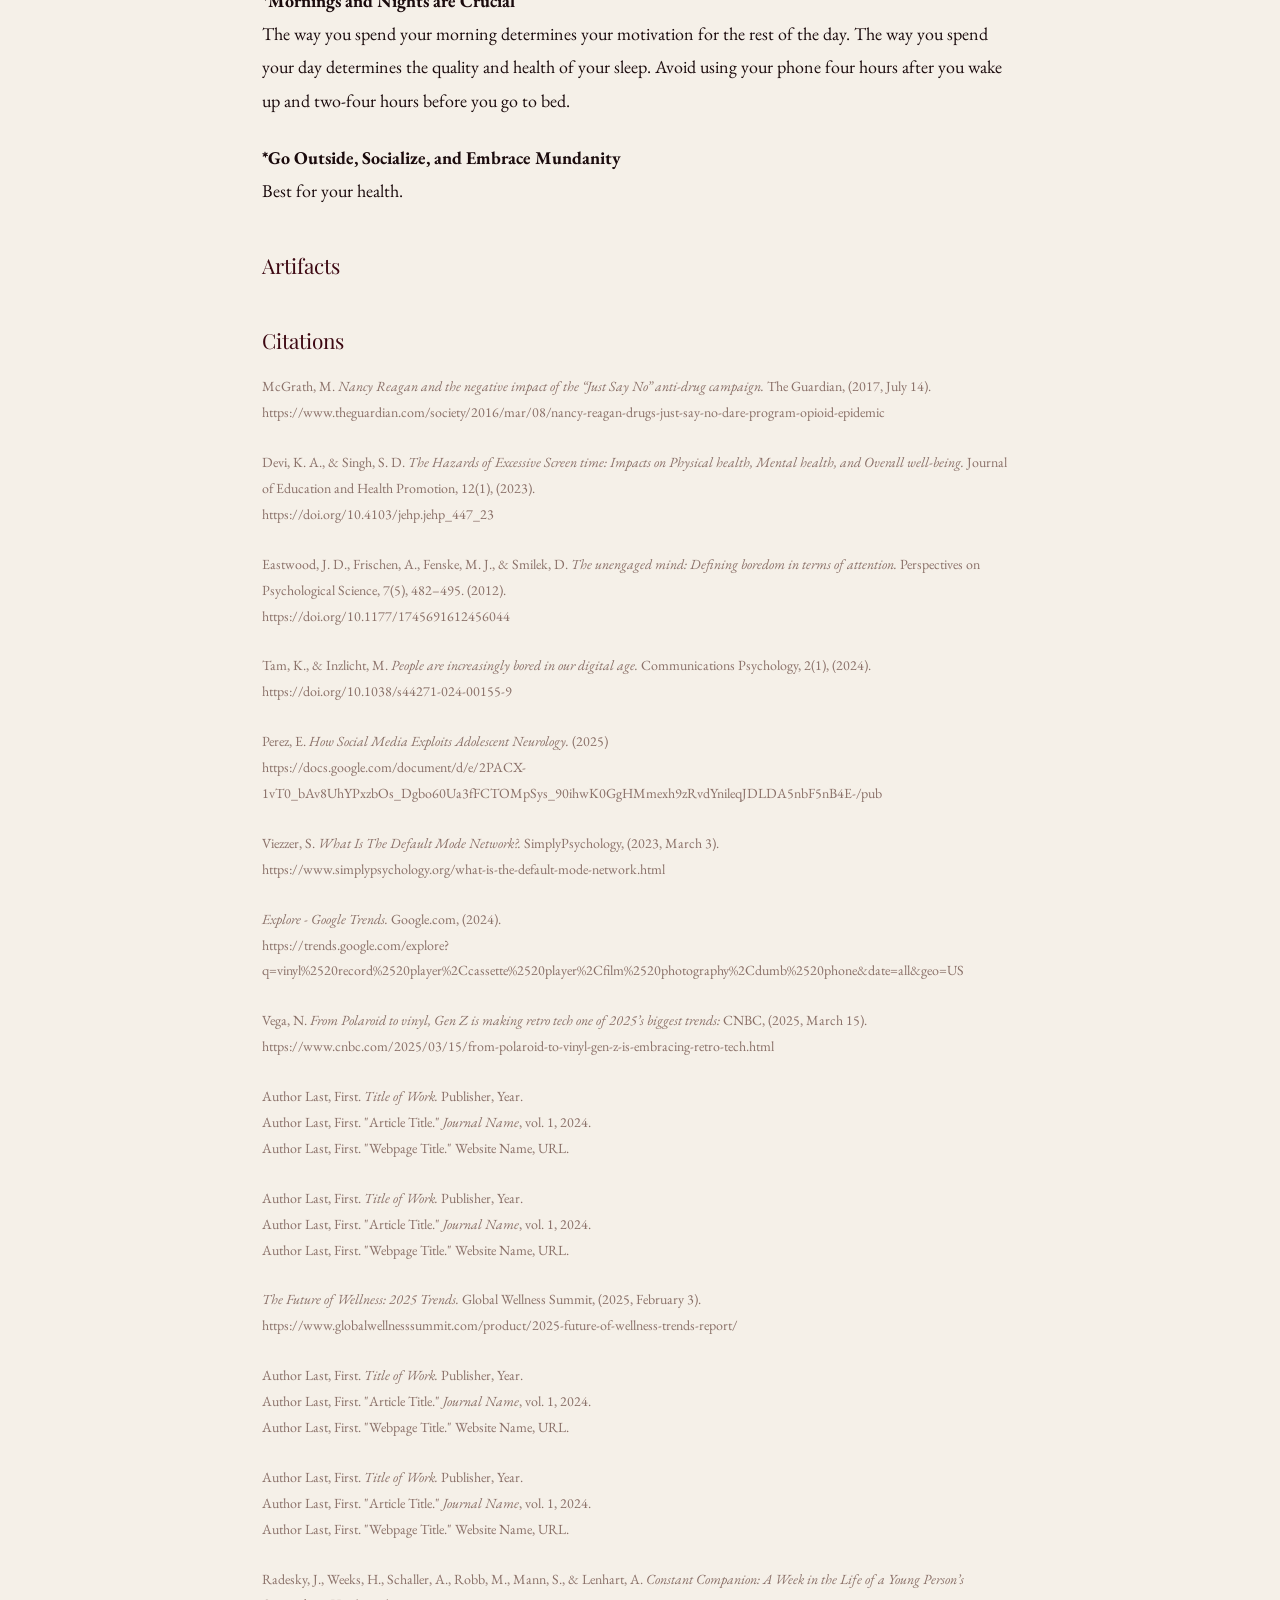
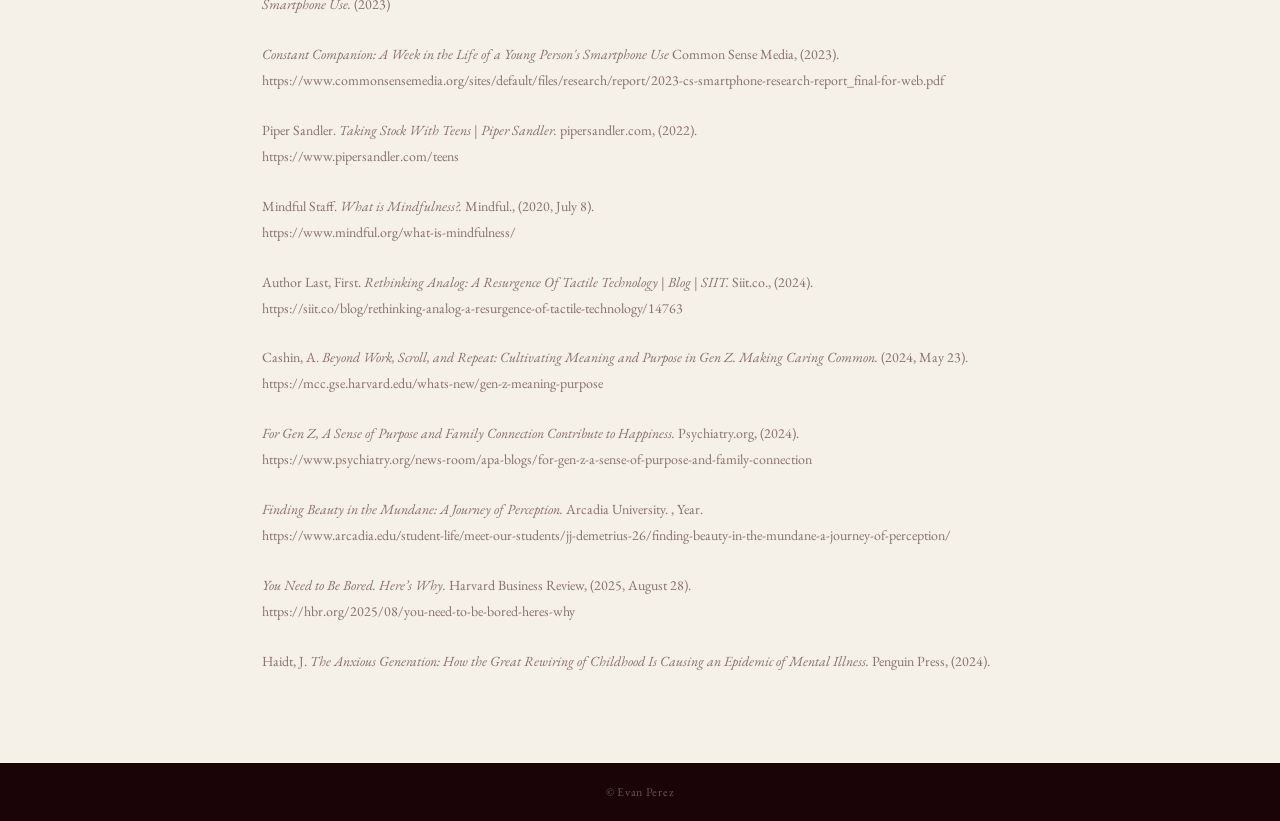
==== commit dabbf65b: "Add files via upload" ====
--- a/bittersweet.html
+++ b/bittersweet.html
@@ -9,7 +9,7 @@
   <link rel="stylesheet" href="style.css" />
   <style>
     .essay-wrap {
-      max-width: 620px;
+      max-width: 820px;
       margin: 0 auto;
       padding: 3rem 2rem 4rem;
     }
@@ -46,6 +46,14 @@
       font-weight: 400;
       color: var(--maroon);
       margin: 2.5rem 0 1rem;
+    }
+
+    .essay-wrap h3 {
+      font-family: 'Playfair Display', serif;
+      font-size: 1.1rem;
+      font-weight: 400;
+      color: var(--maroon);
+      margin: 2rem 0 0.8rem;
     }
 
     .essay-wrap blockquote {
@@ -391,12 +399,6 @@
  Haidt, J. <em>The Anxious Generation: How the Great Rewiring of Childhood Is Causing an Epidemic of Mental Illness. </em> Penguin Press, (2024).<br>
 </p>
 
-    <h2>Heading 2</h2>
-
-    <h3>Heading 3</h3>
-
-    <p>Paragraph. This is my writing.</p>
-
   </div>
 
   <footer>© Evan Perez</footer>
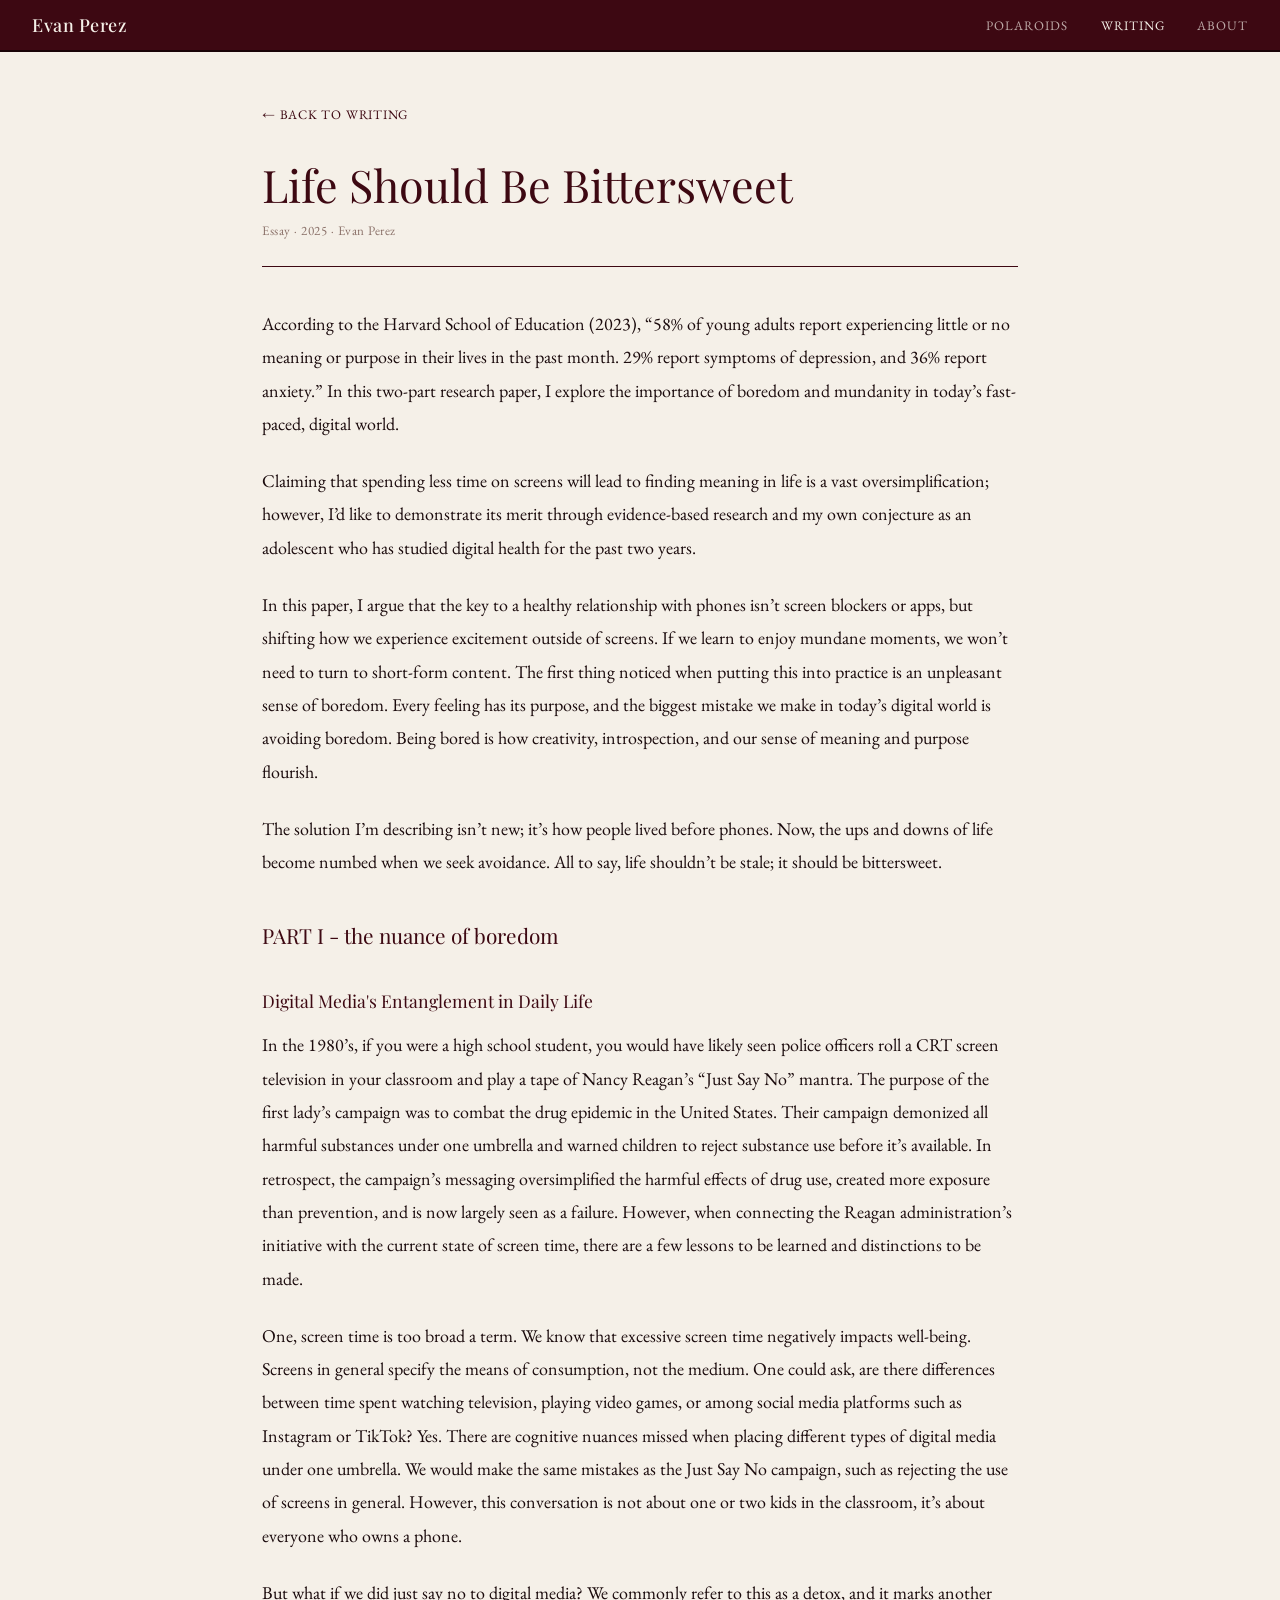
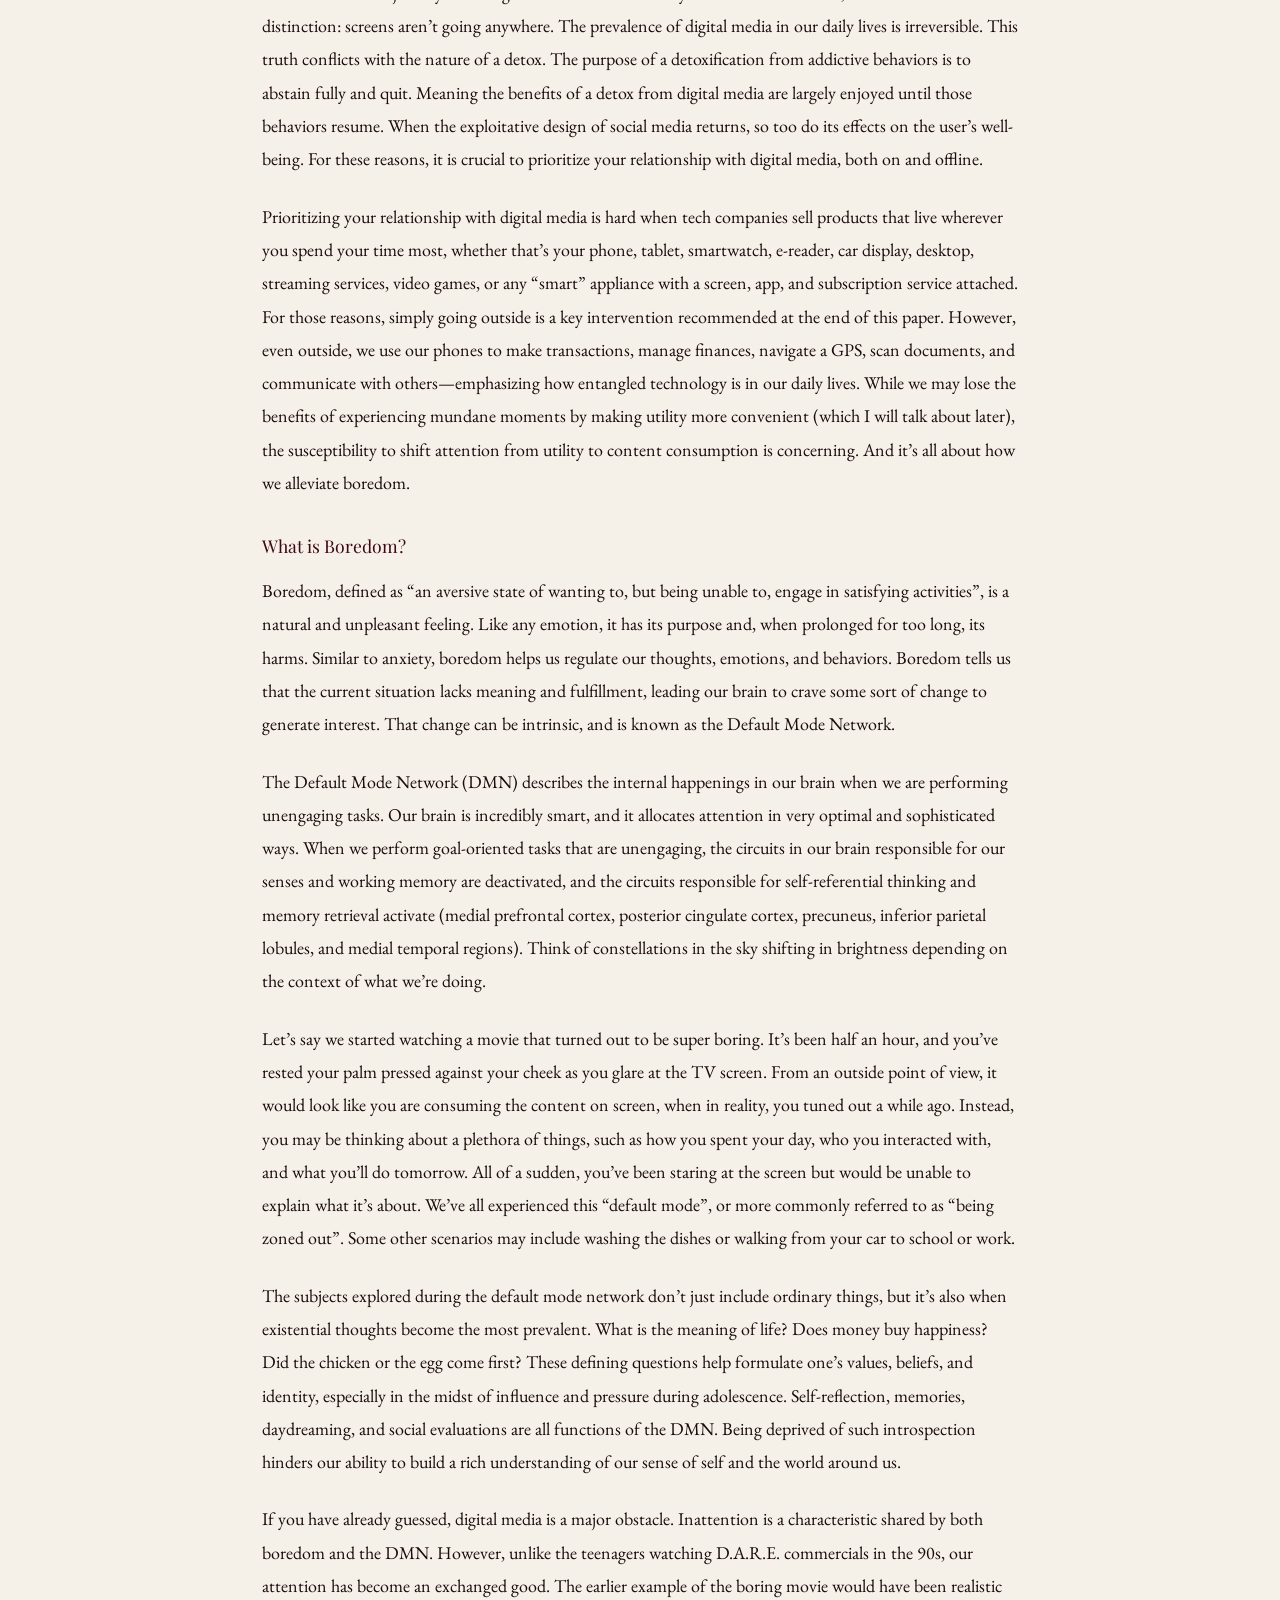
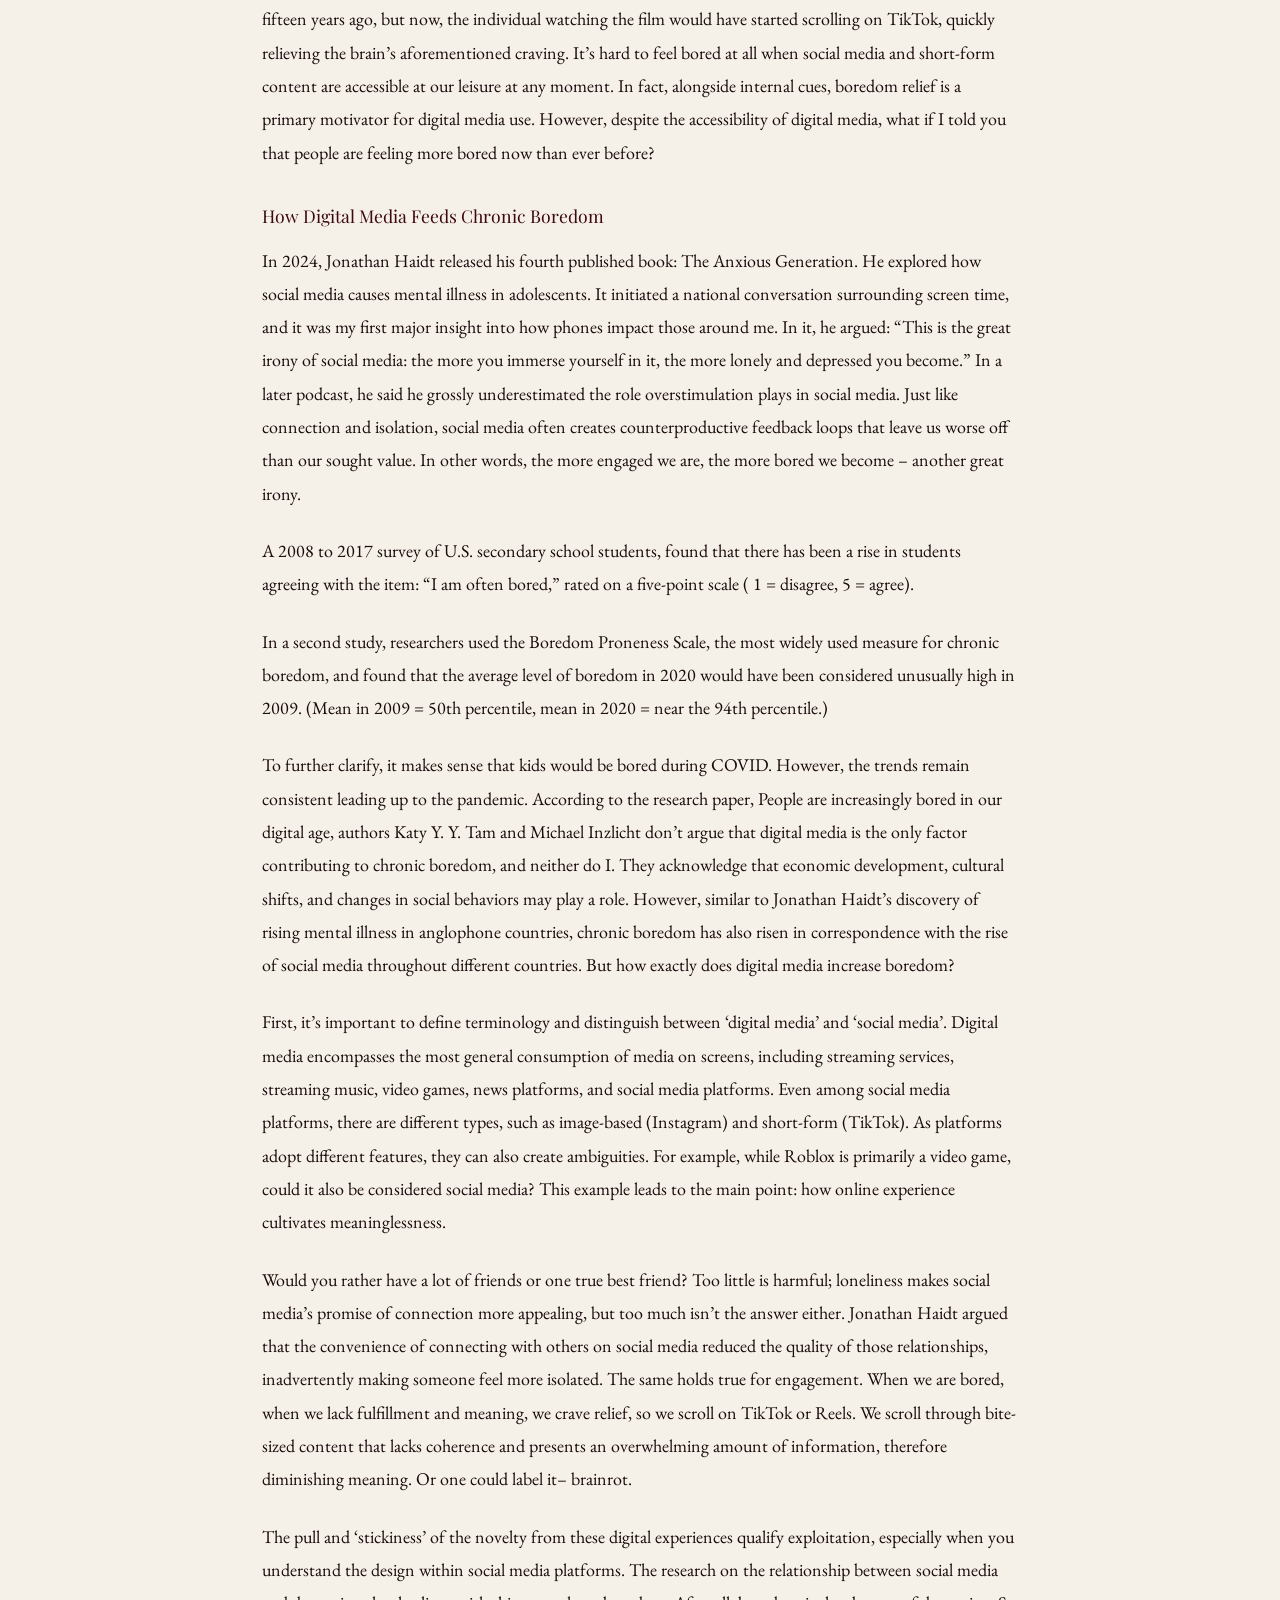
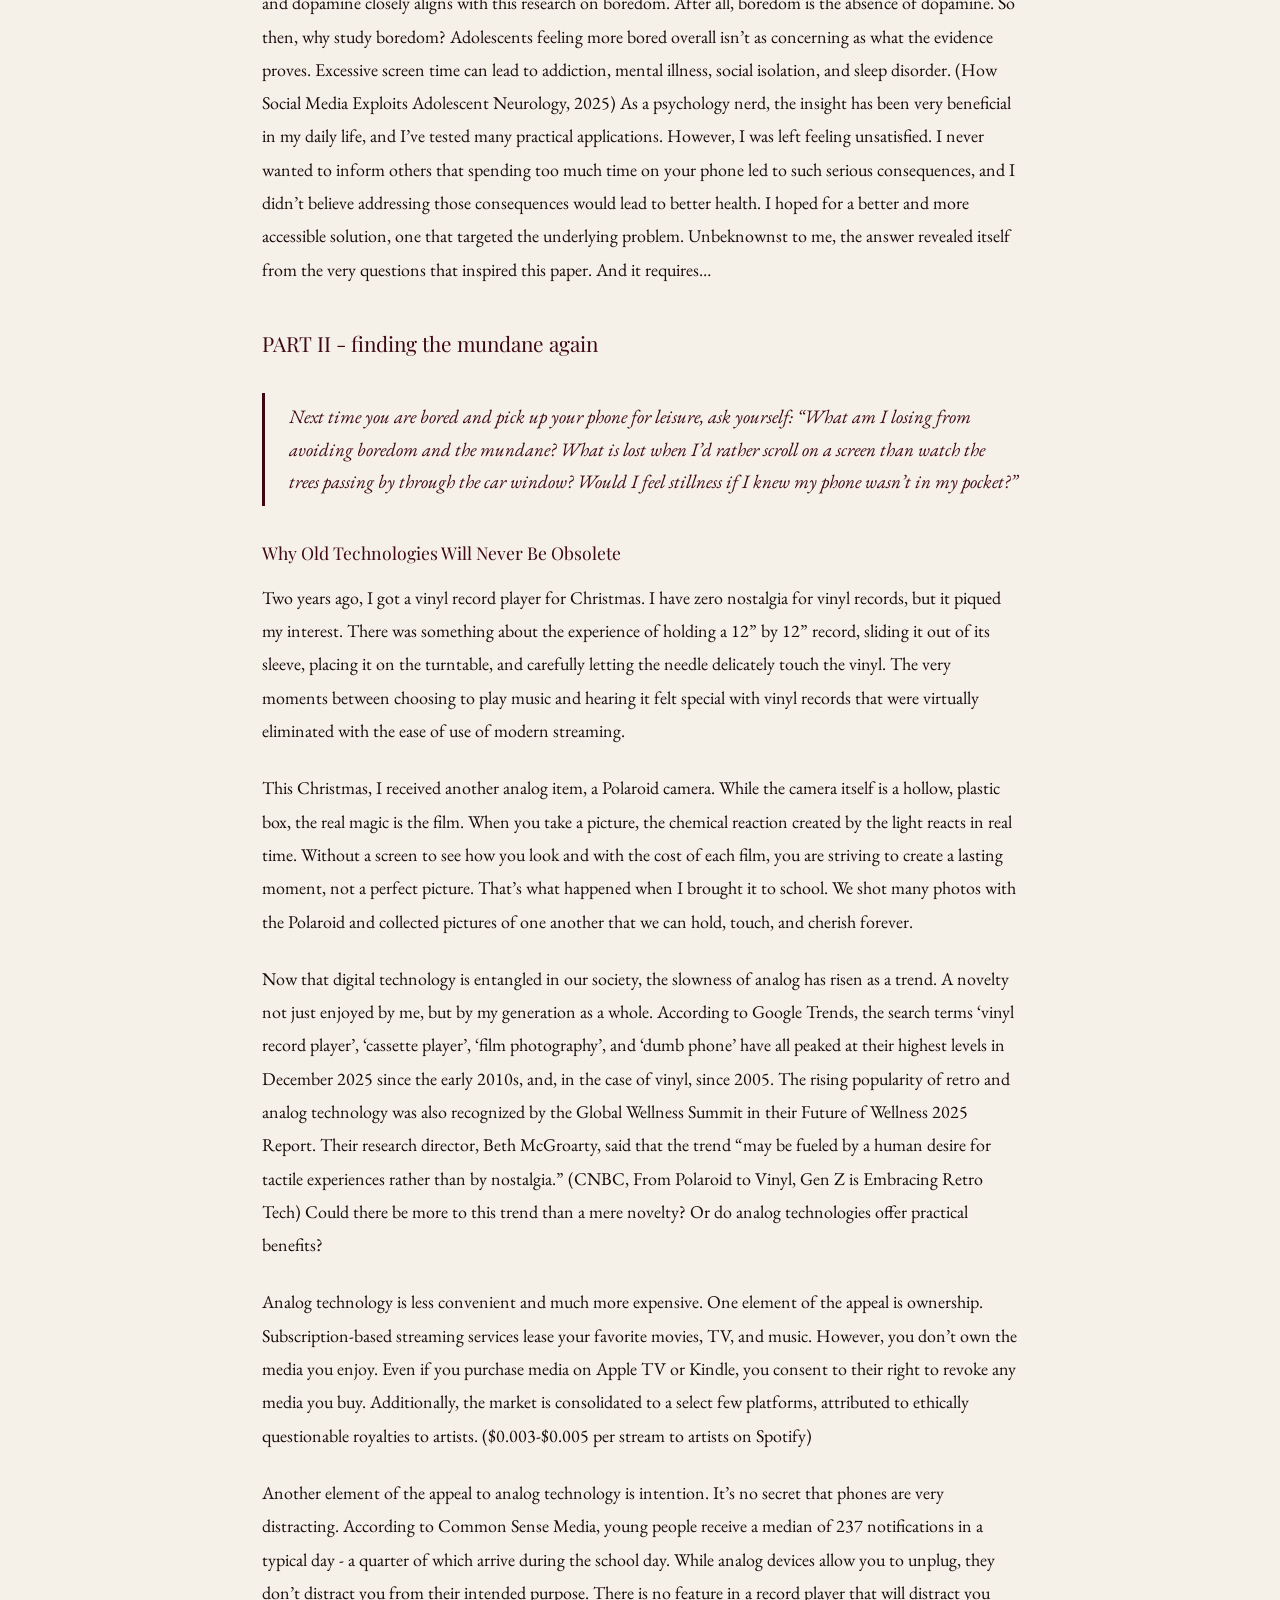
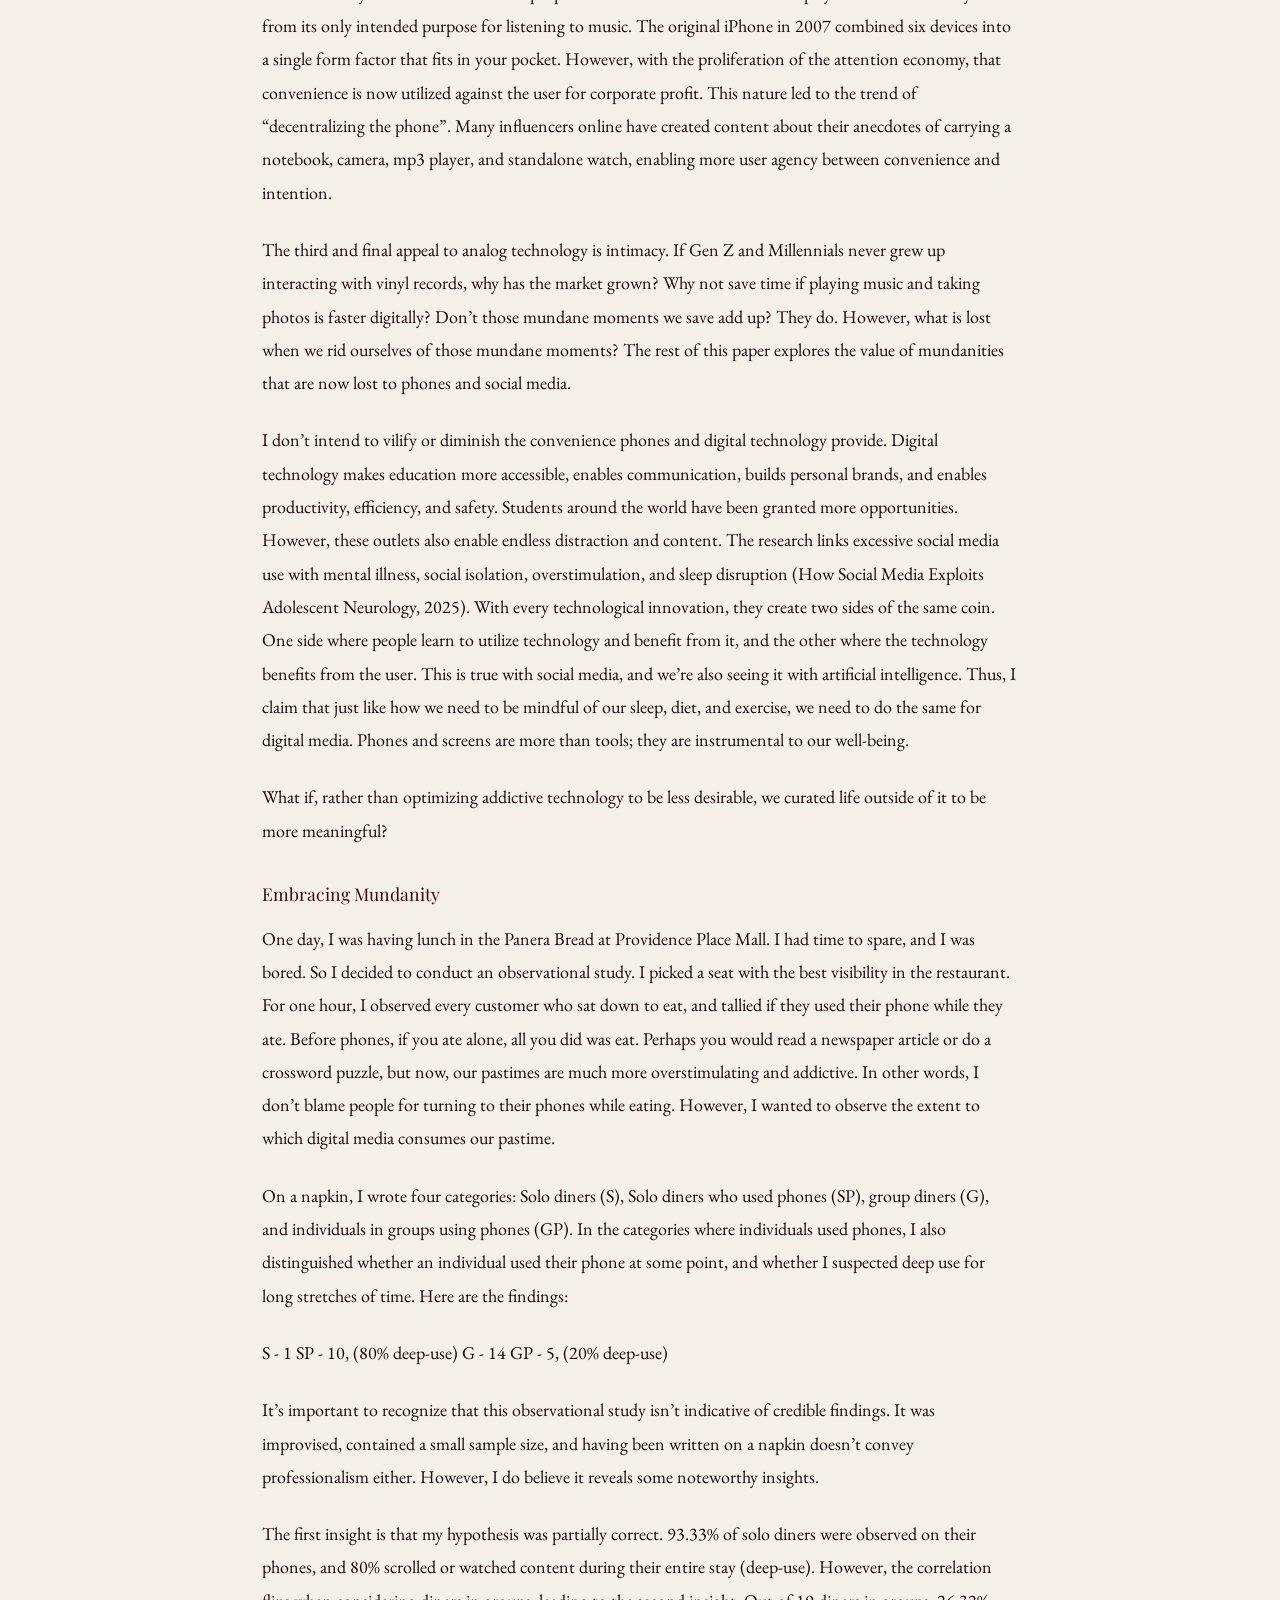
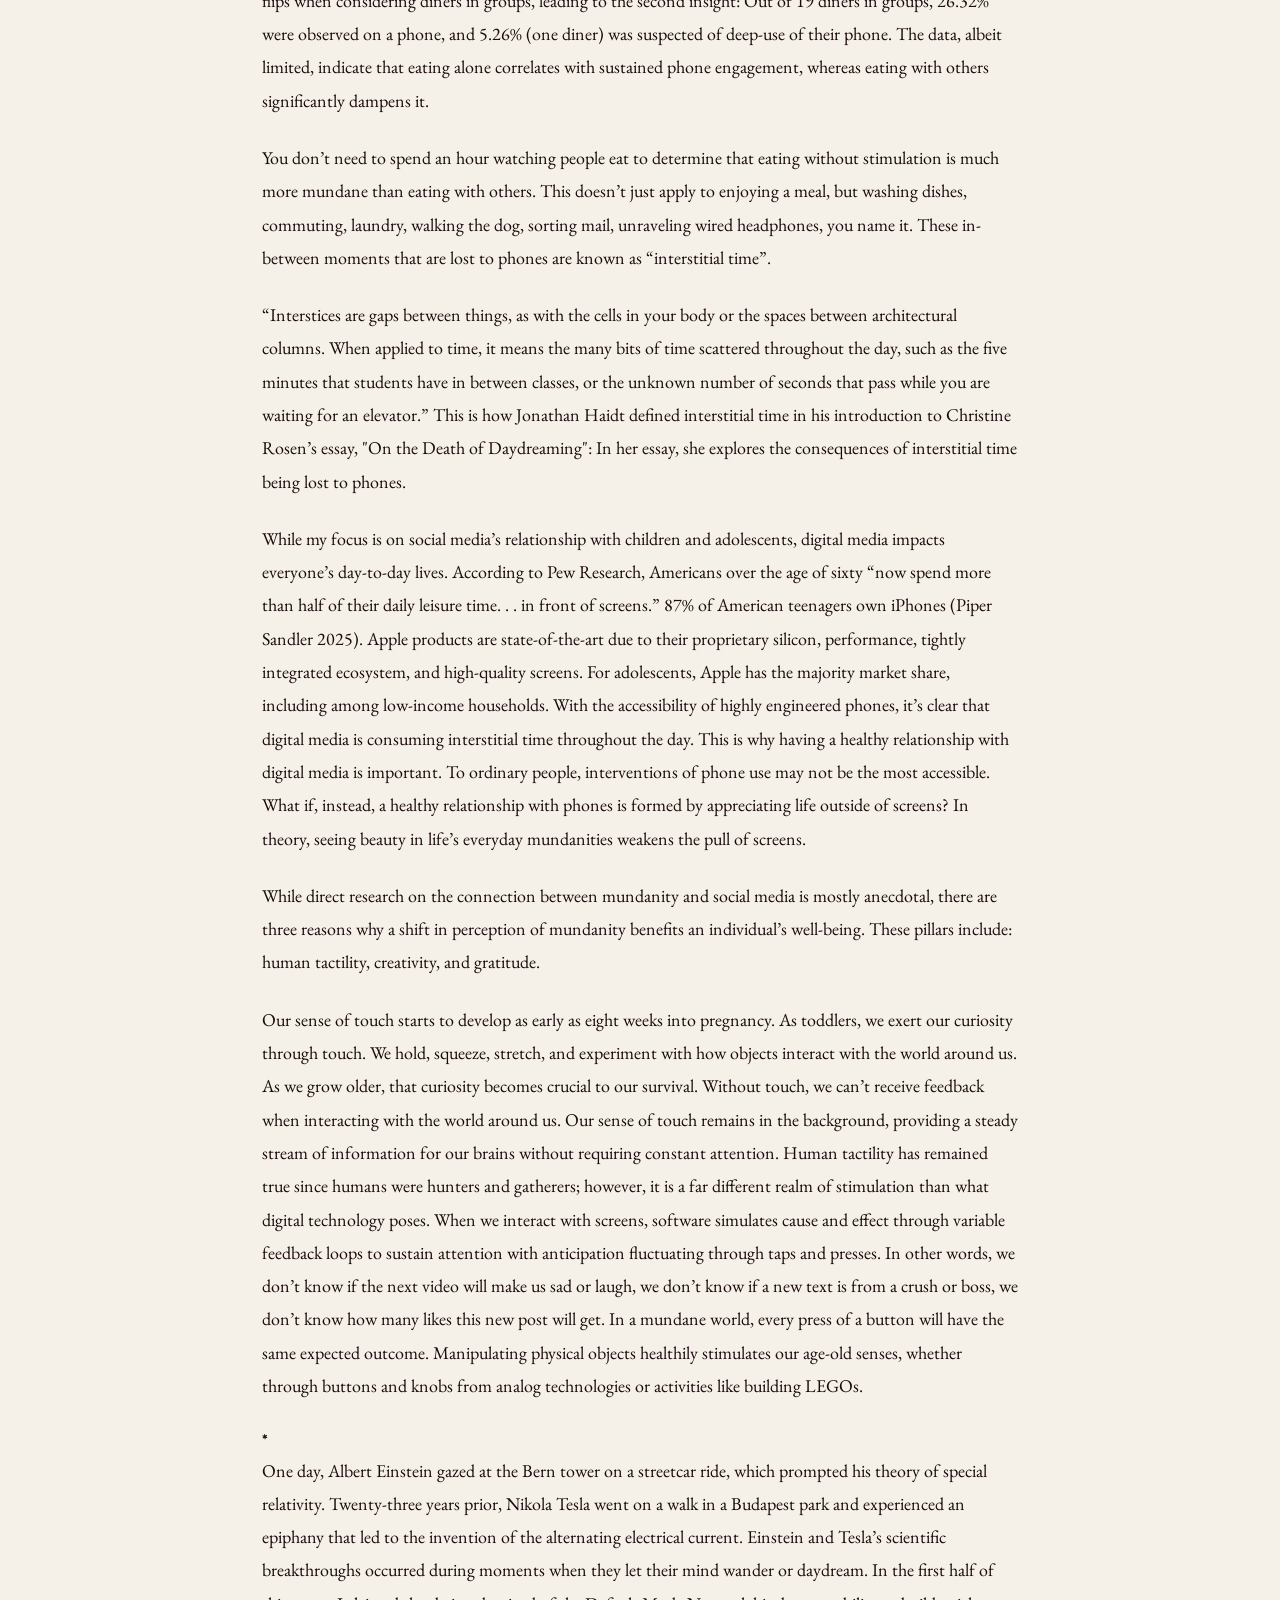
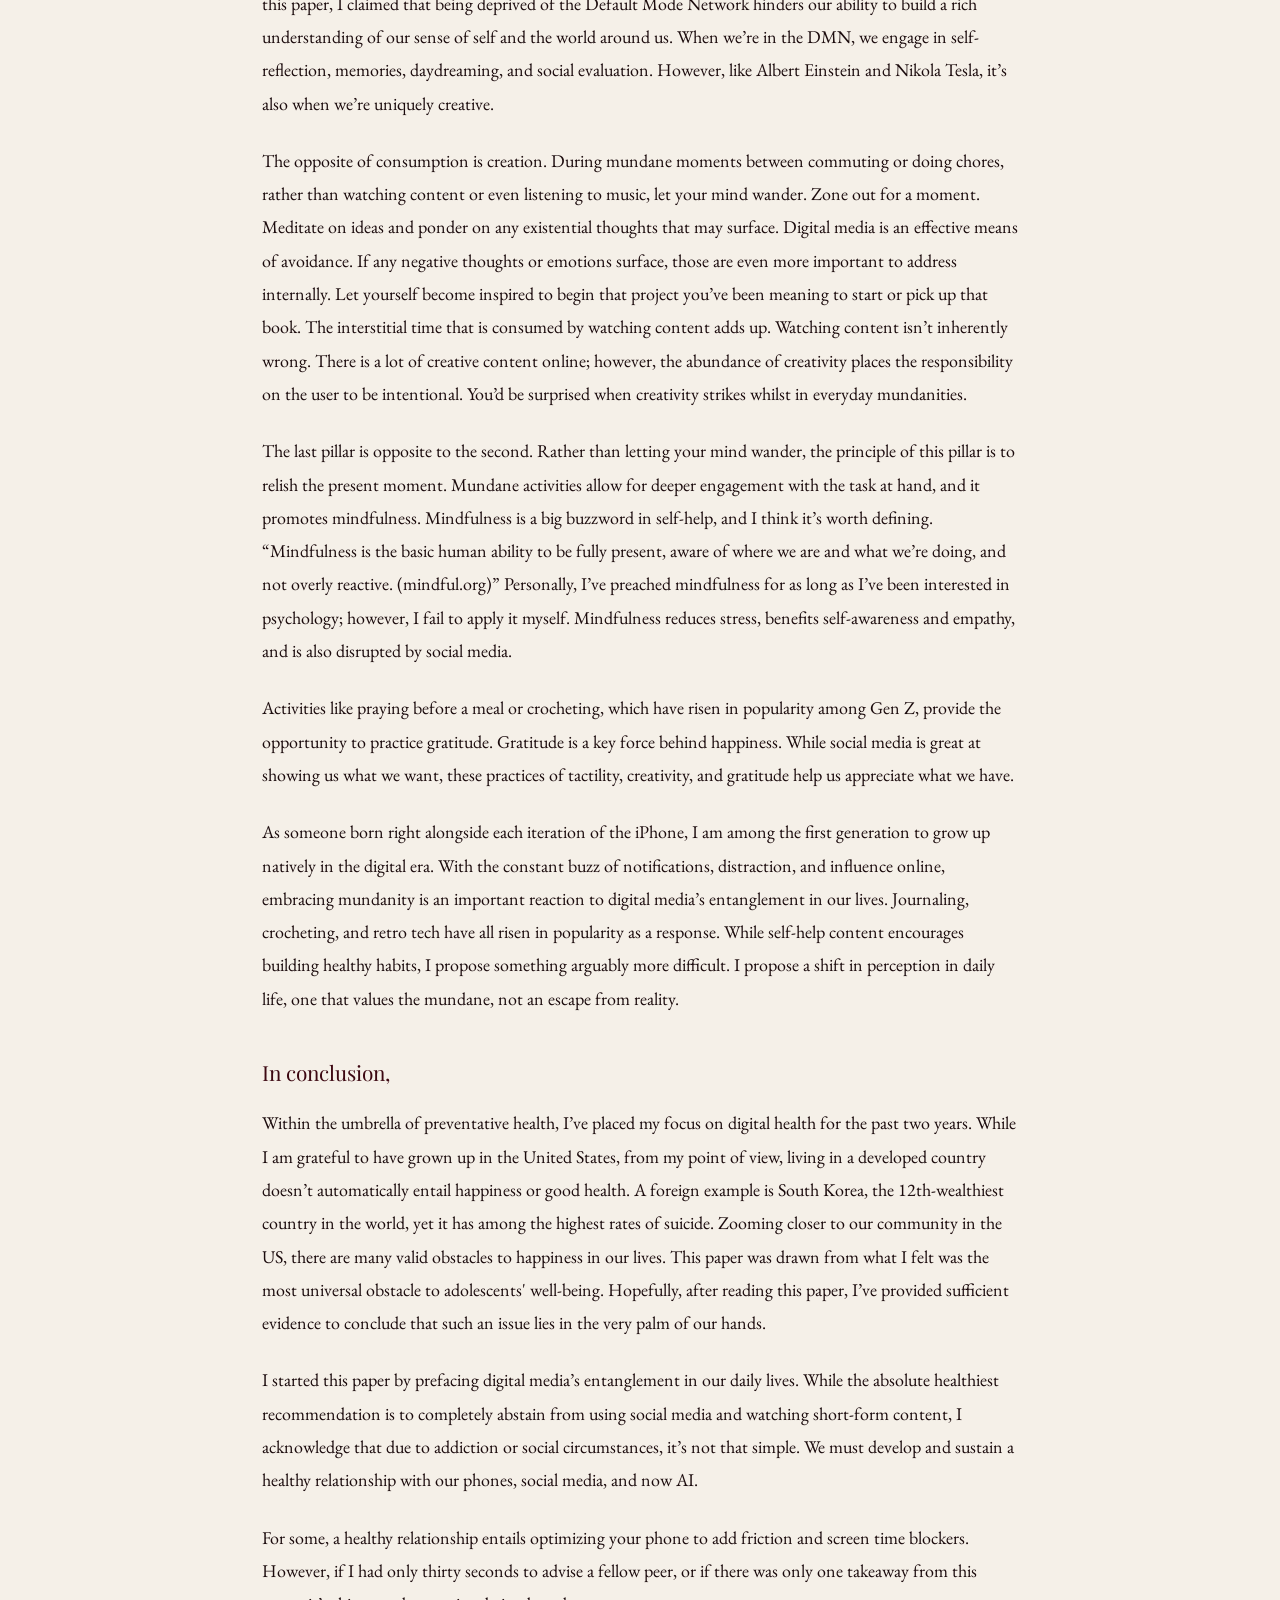
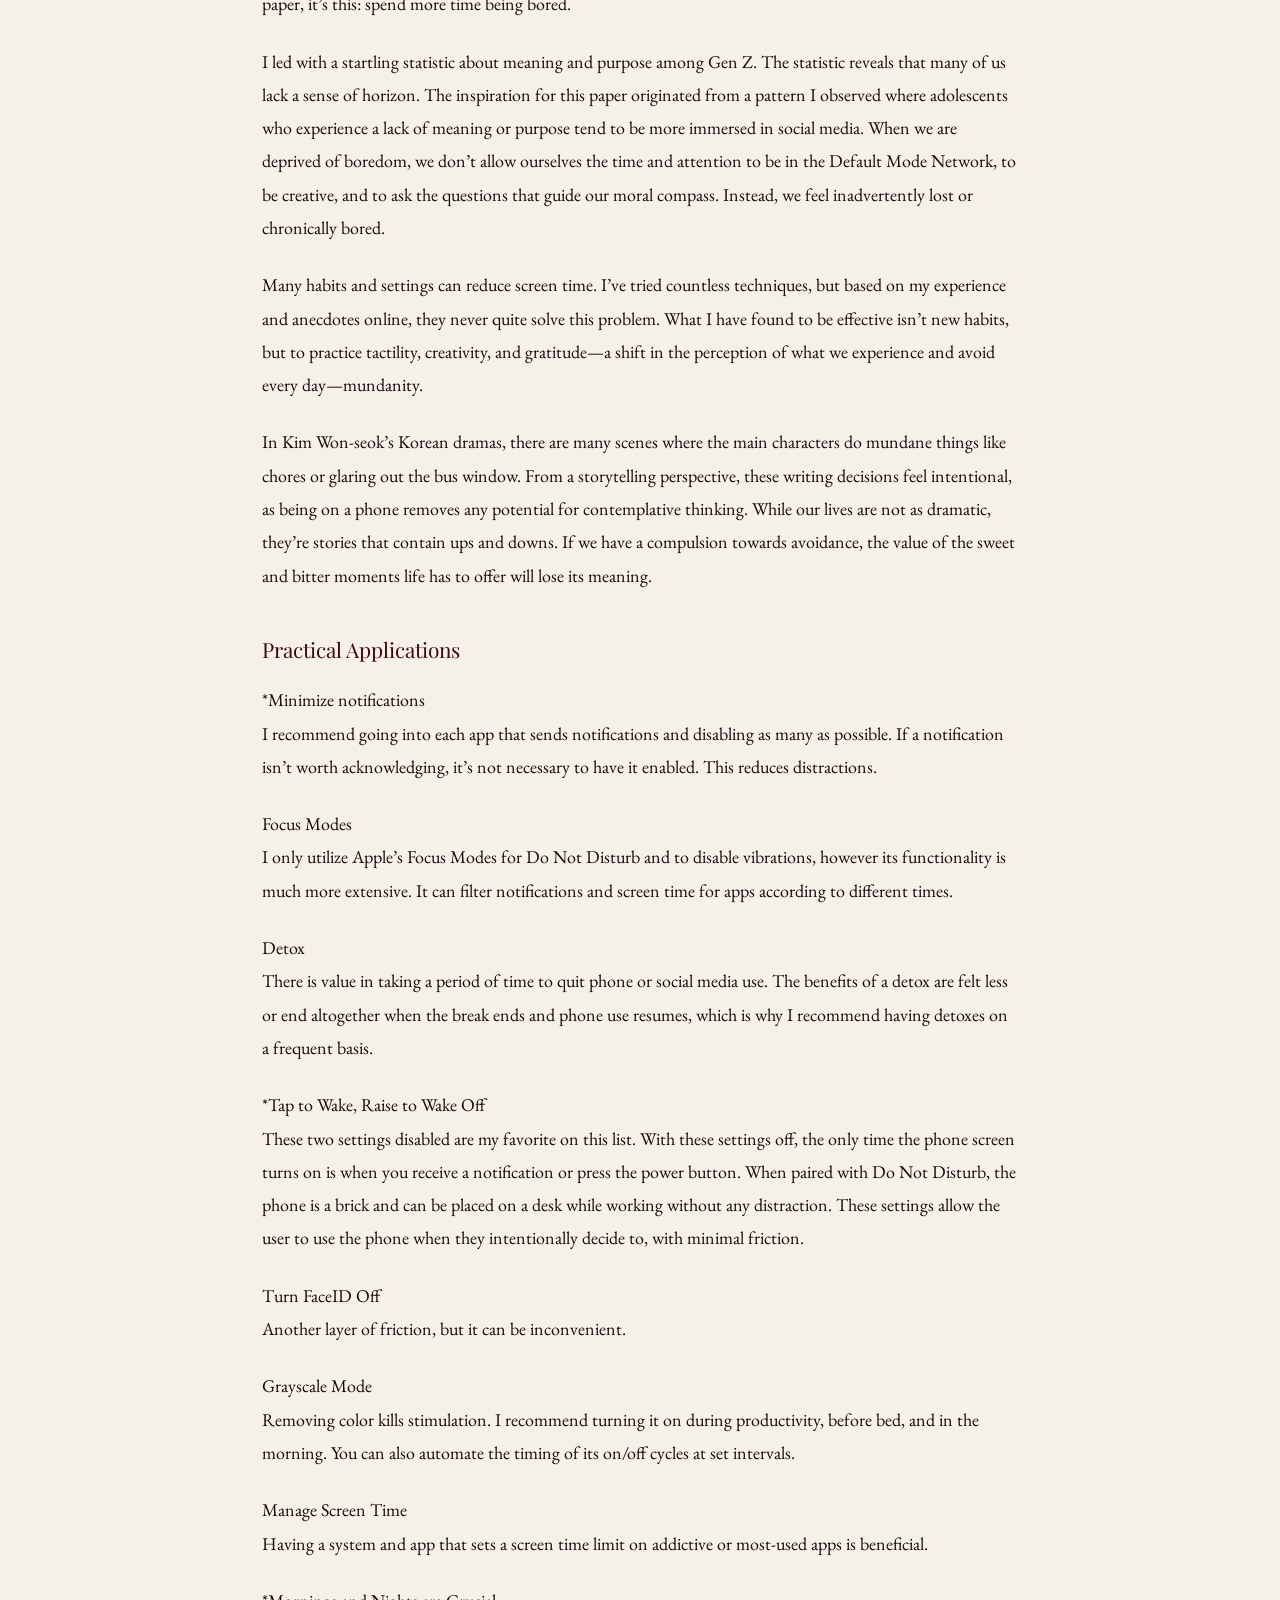
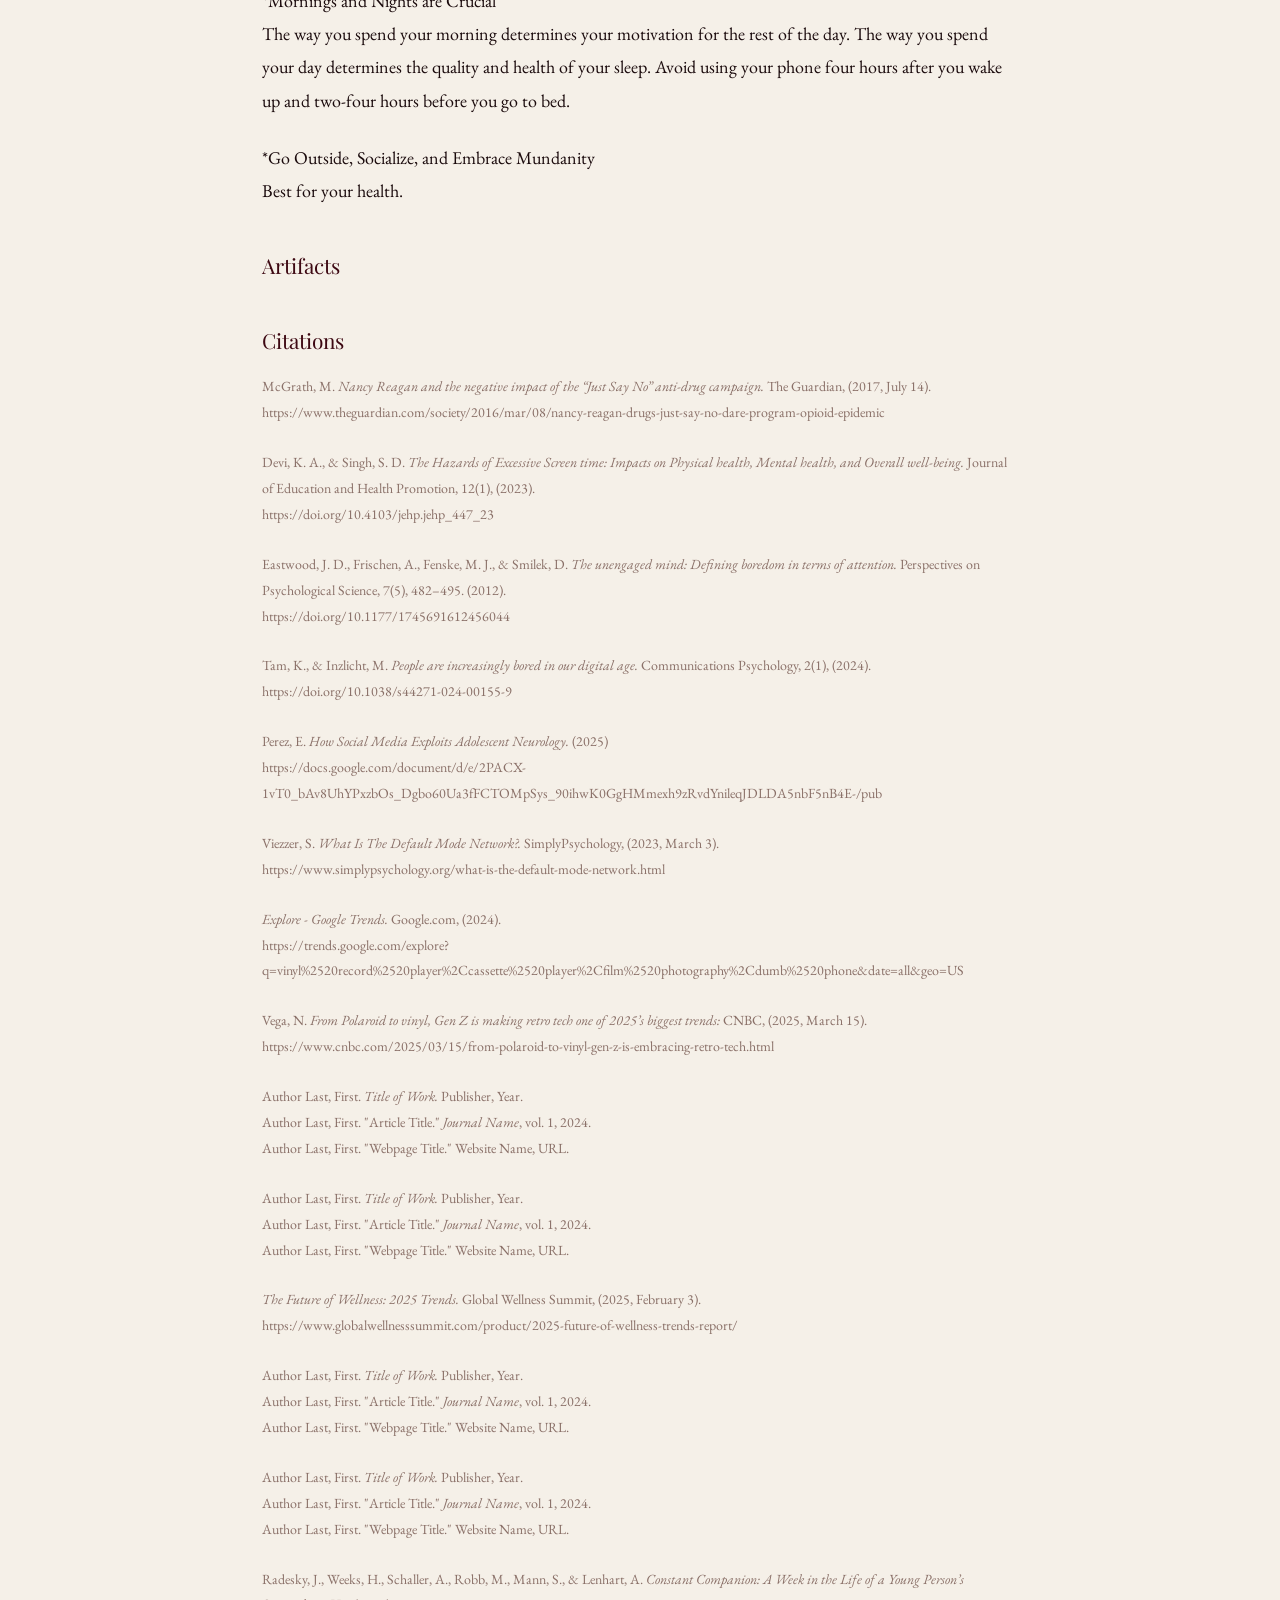
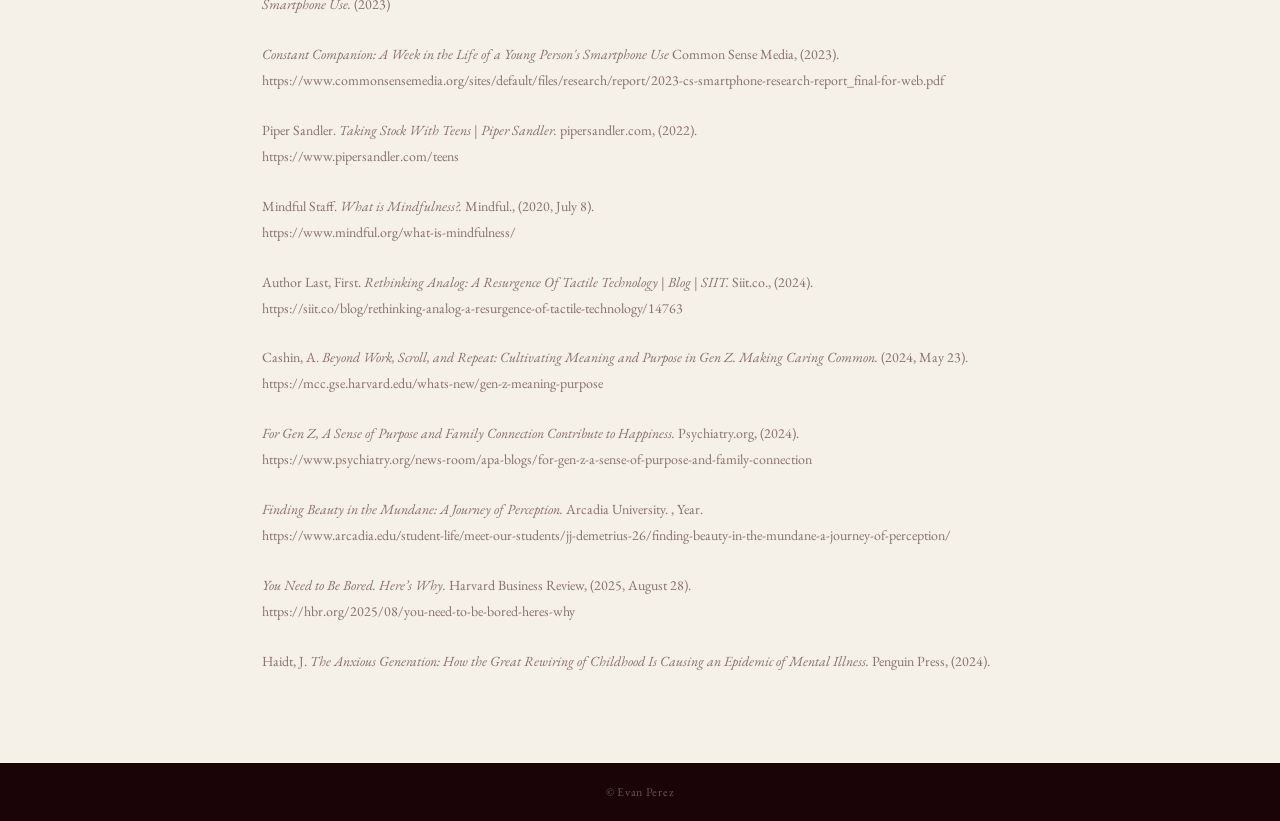
==== commit d8c1d11f: "Update bittersweet.html" ====
--- a/bittersweet.html
+++ b/bittersweet.html
@@ -245,39 +245,39 @@
 
     <h2>Practical Applications</h2>
 
-    <p> <strong>*Minimize notifications</strong> <br> 
+    <p> *Minimize notifications <br> 
       I recommend going into each app that sends notifications and disabling as many as possible. If a notification isn’t worth acknowledging, it’s not necessary to have it enabled. This reduces distractions. 
     </p>
 
-    <p> <strong>Focus Modes</strong> <br> 
+    <p> Focus Modes <br> 
       I only utilize Apple’s Focus Modes for Do Not Disturb and to disable vibrations, however its functionality is much more extensive. It can filter notifications and screen time for apps according to different times.
     </p>
 
-    <p> <strong>Detox</strong> <br> 
+    <p> Detox <br> 
       There is value in taking a period of time to quit phone or social media use. The benefits of a detox are felt less or end altogether when the break ends and phone use resumes, which is why I recommend having detoxes on a frequent basis. 
     </p>
 
-    <p> <strong>*Tap to Wake, Raise to Wake Off</strong> <br> 
+    <p> *Tap to Wake, Raise to Wake Off <br> 
       These two settings disabled are my favorite on this list. With these settings off, the only time the phone screen turns on is when you receive a notification or press the power button. When paired with Do Not Disturb, the phone is a brick and can be placed on a desk while working without any distraction. These settings allow the user to use the phone when they intentionally decide to, with minimal friction. 
     </p>
 
-    <p> <strong>Turn FaceID Off</strong> <br> 
+    <p> Turn FaceID Off <br> 
       Another layer of friction, but it can be inconvenient. 
     </p>
 
-    <p> <strong>Grayscale Mode</strong> <br> 
+    <p> Grayscale Mode <br> 
       Removing color kills stimulation. I recommend turning it on during productivity, before bed, and in the morning. You can also automate the timing of its on/off cycles at set intervals. 
     </p>
 
-    <p> <strong>Manage Screen Time</strong> <br> 
+    <p> Manage Screen Time <br> 
       Having a system and app that sets a screen time limit on addictive or most-used apps is beneficial. 
     </p>
 
-    <p> <strong>*Mornings and Nights are Crucial</strong> <br> 
+    <p> *Mornings and Nights are Crucial <br> 
       The way you spend your morning determines your motivation for the rest of the day. The way you spend your day determines the quality and health of your sleep. Avoid using your phone four hours after you wake up and two-four hours before you go to bed. 
     </p>
 
-    <p> <strong>*Go Outside, Socialize, and Embrace Mundanity</strong> <br> 
+    <p> *Go Outside, Socialize, and Embrace Mundanity <br> 
       Best for your health. 
     </p>
 
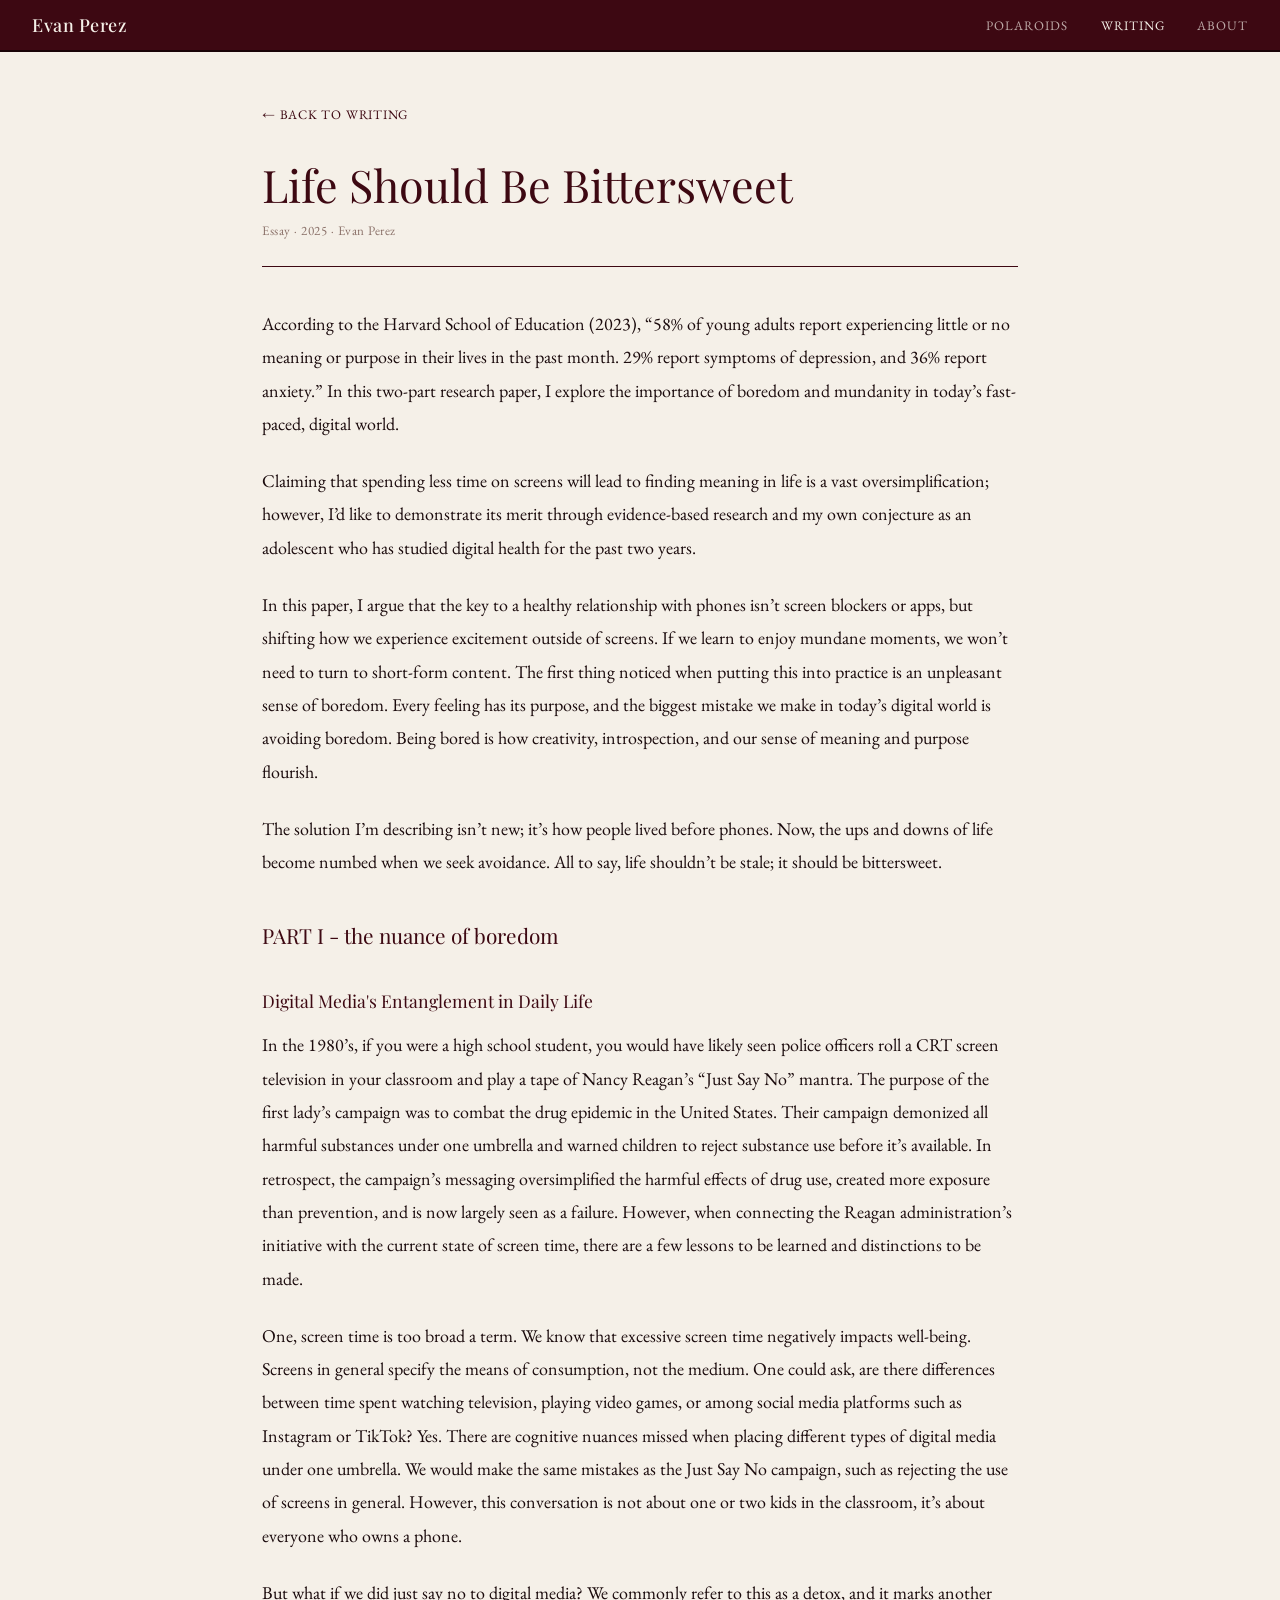
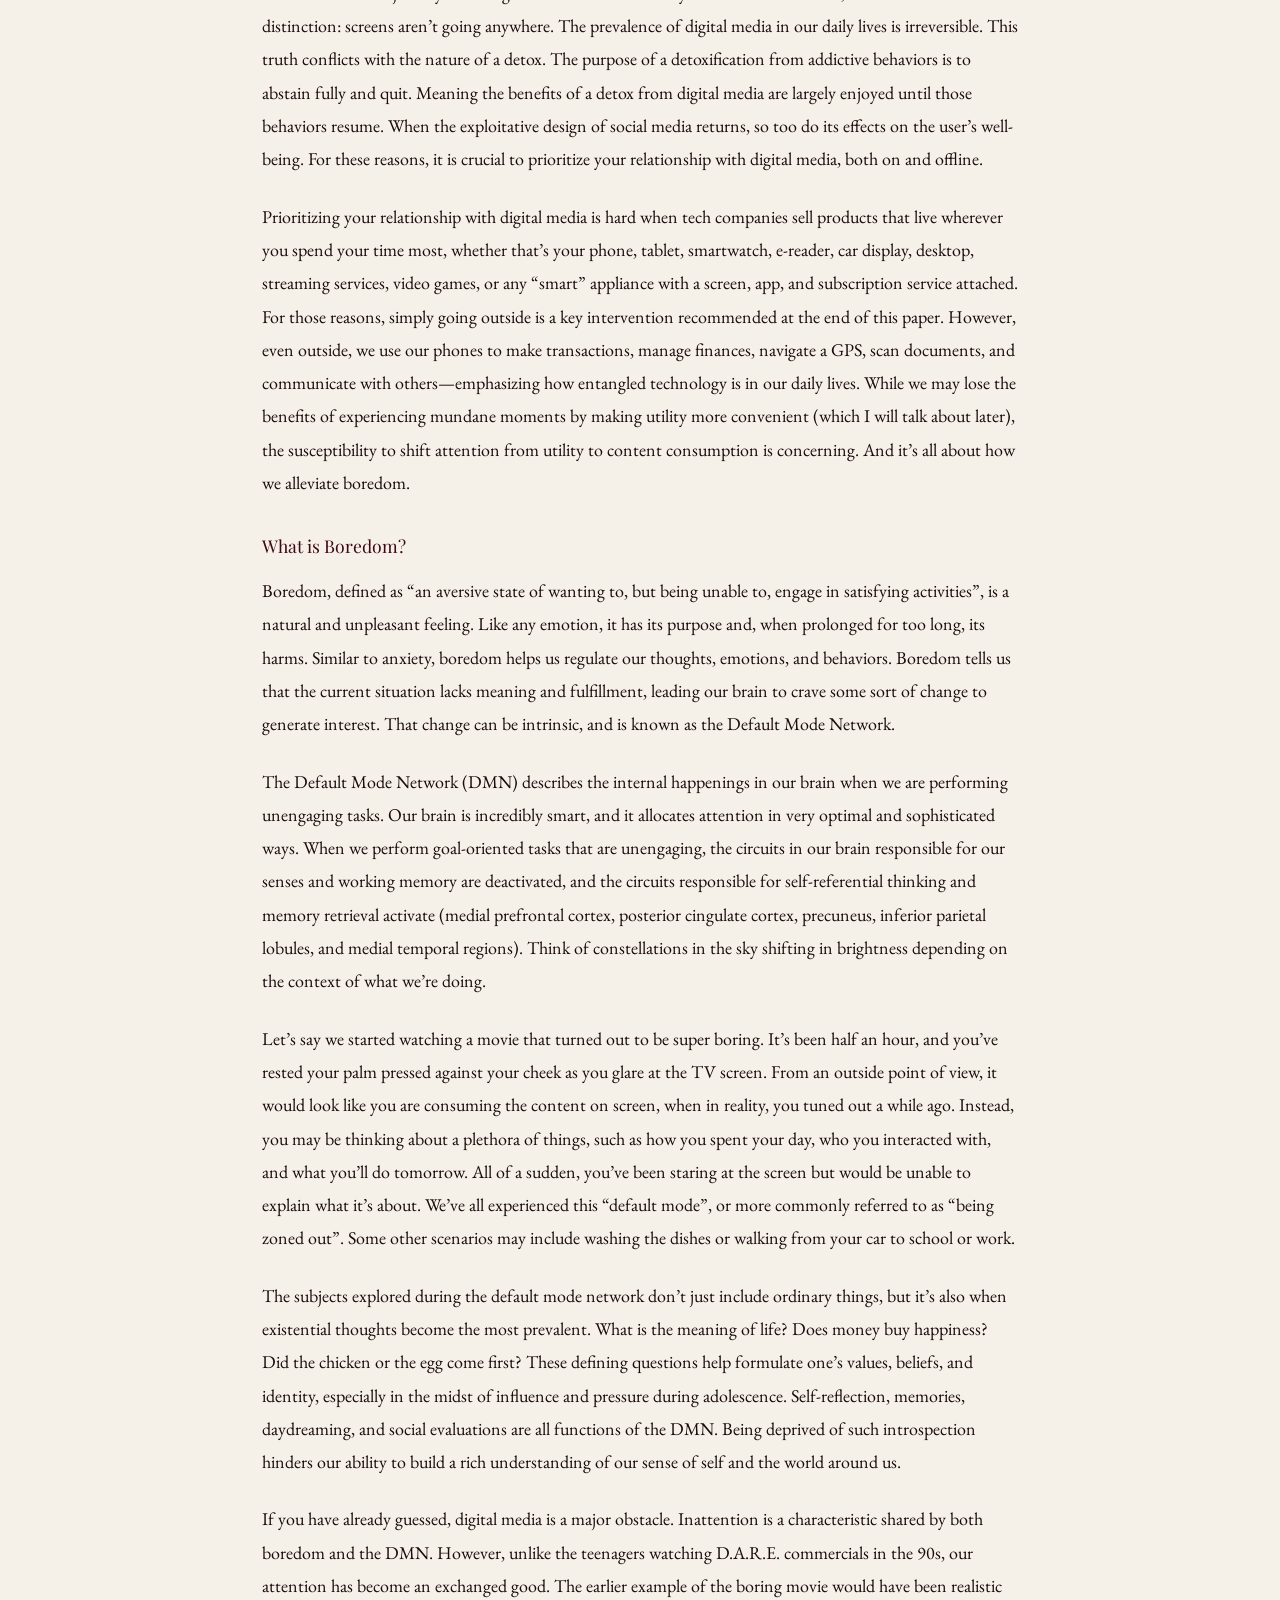
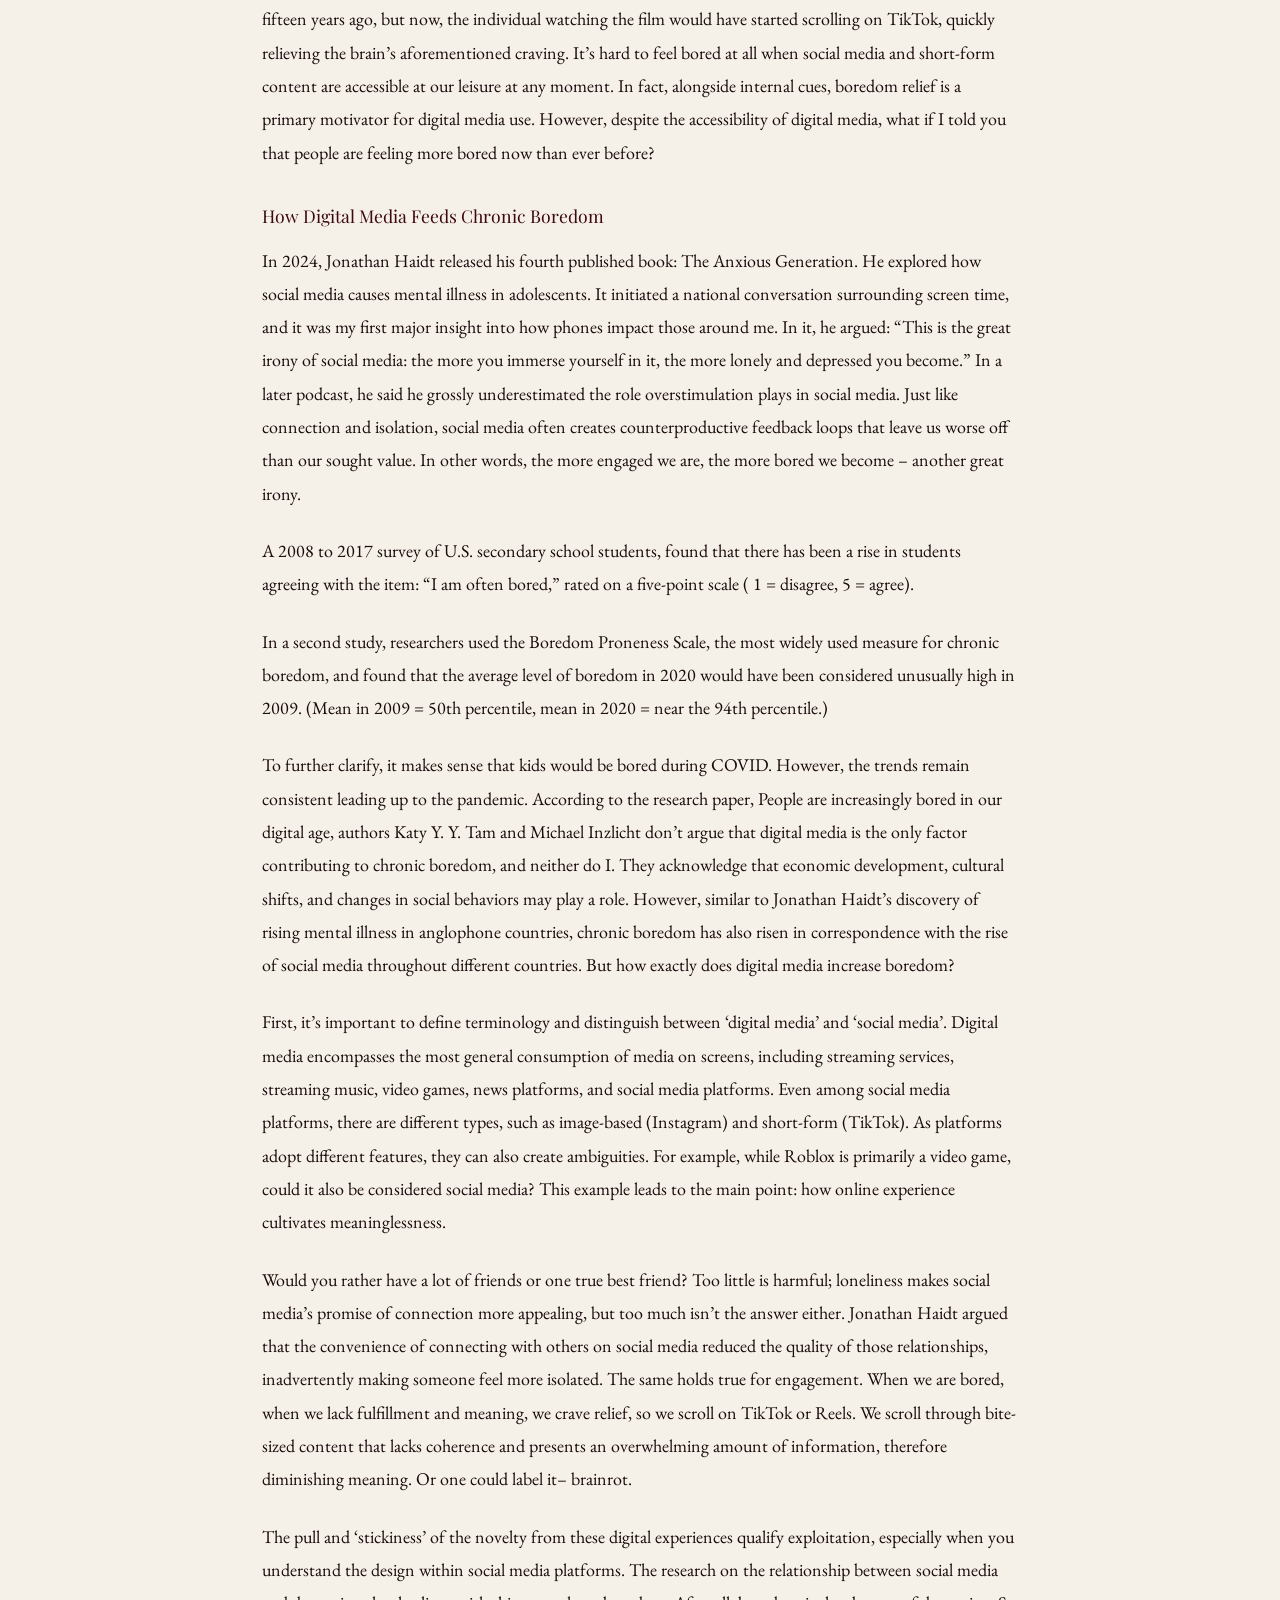
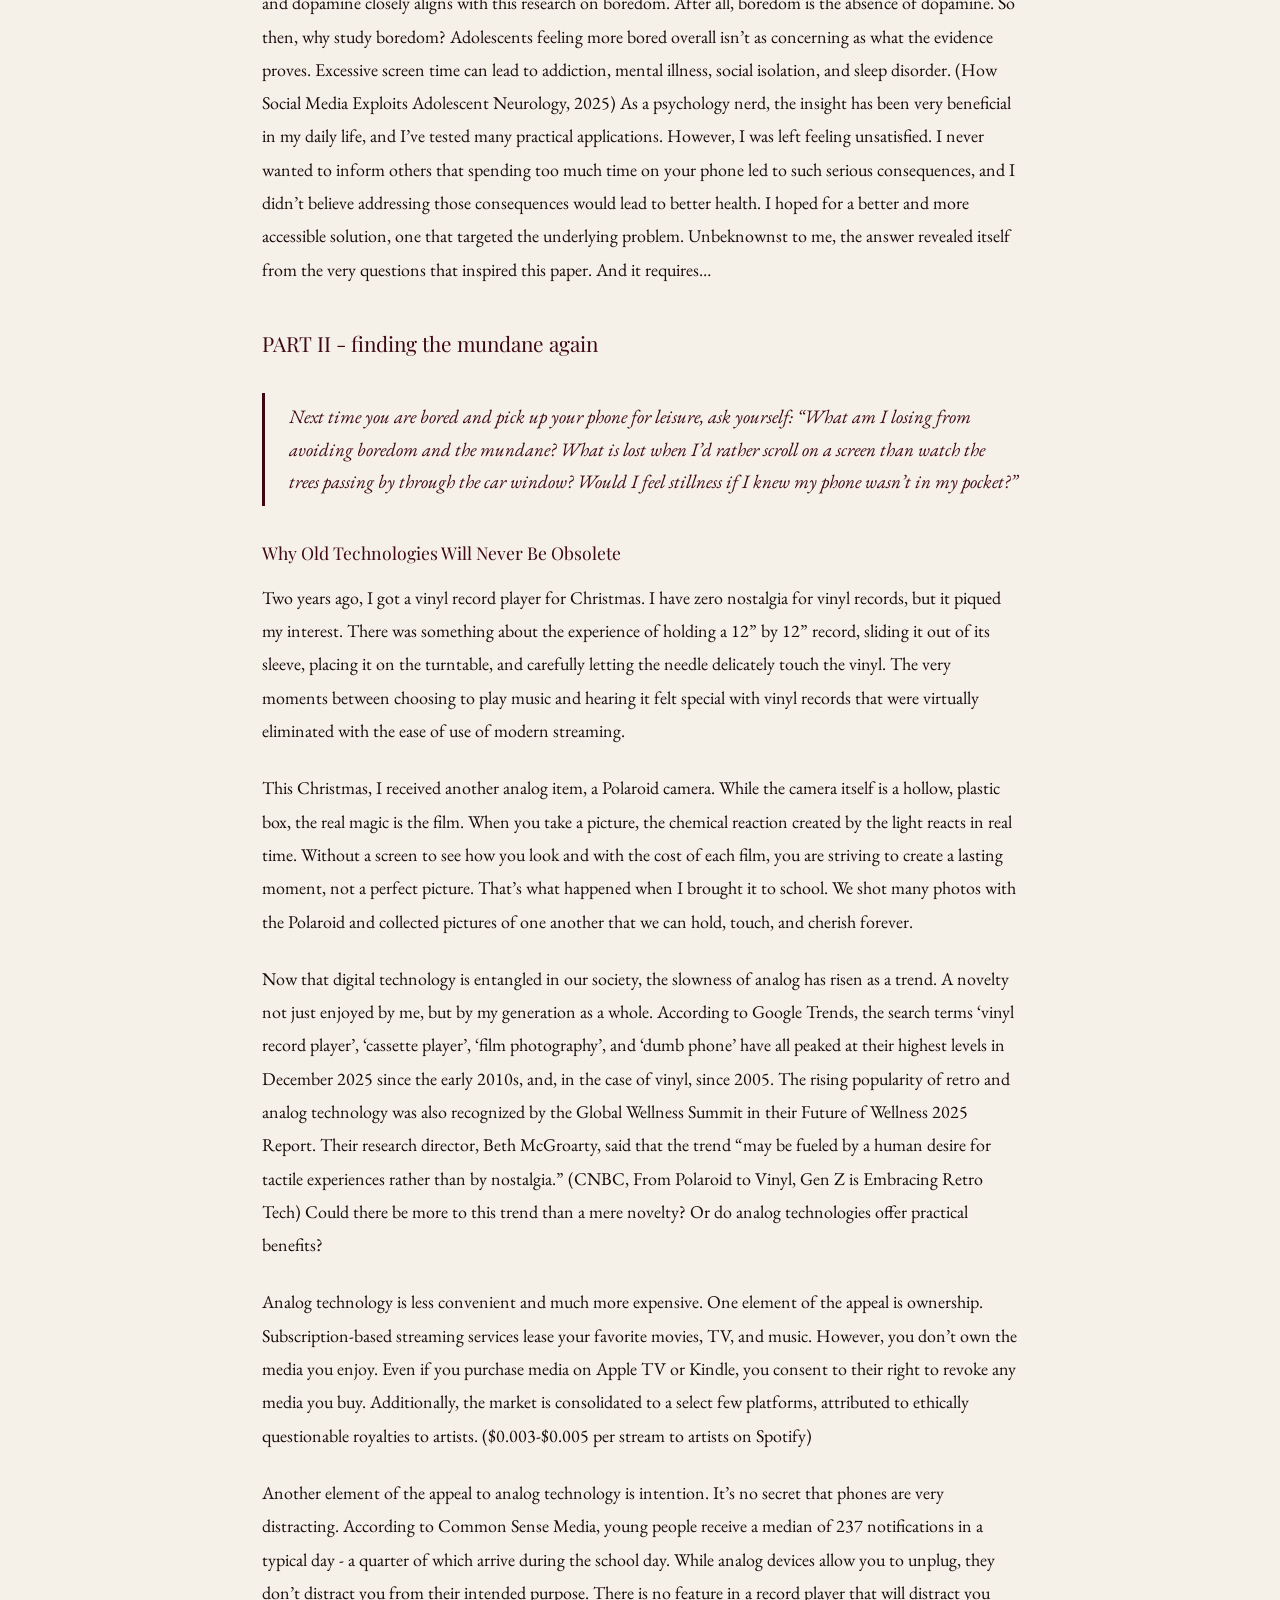
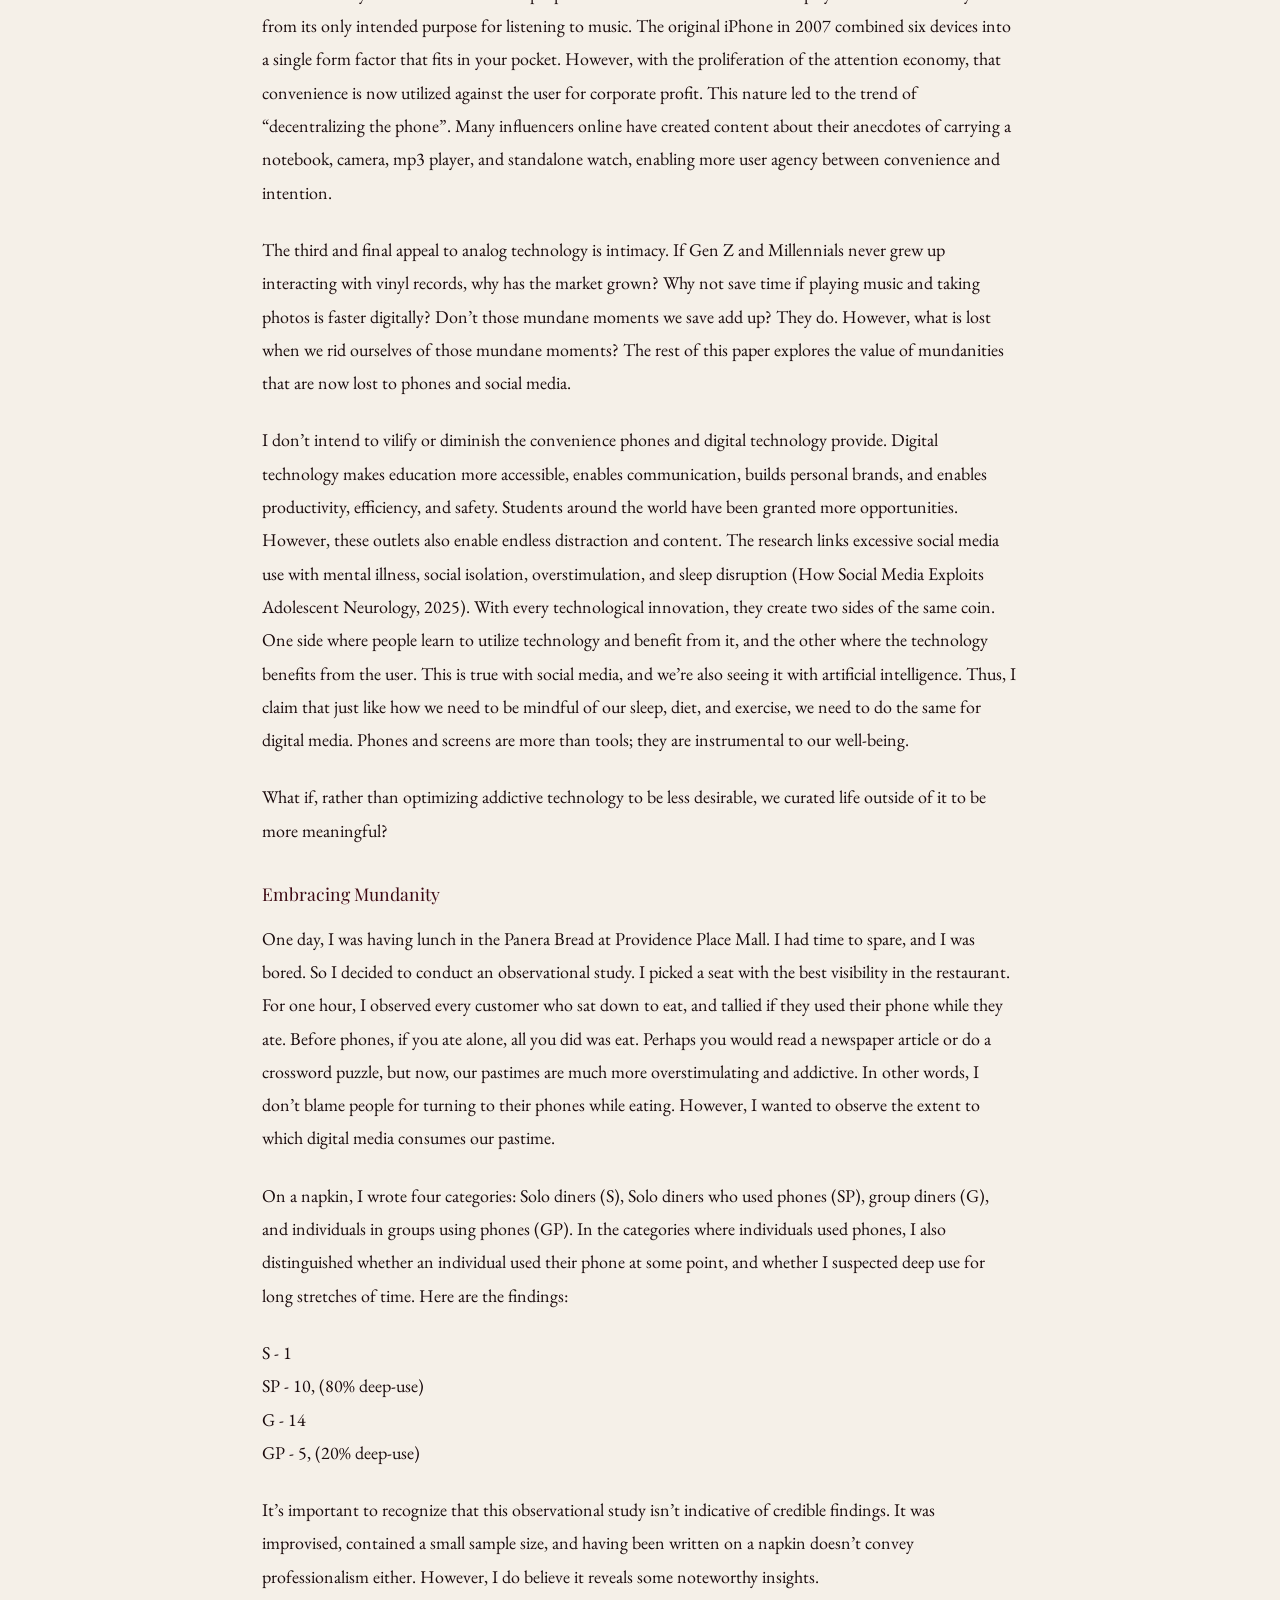
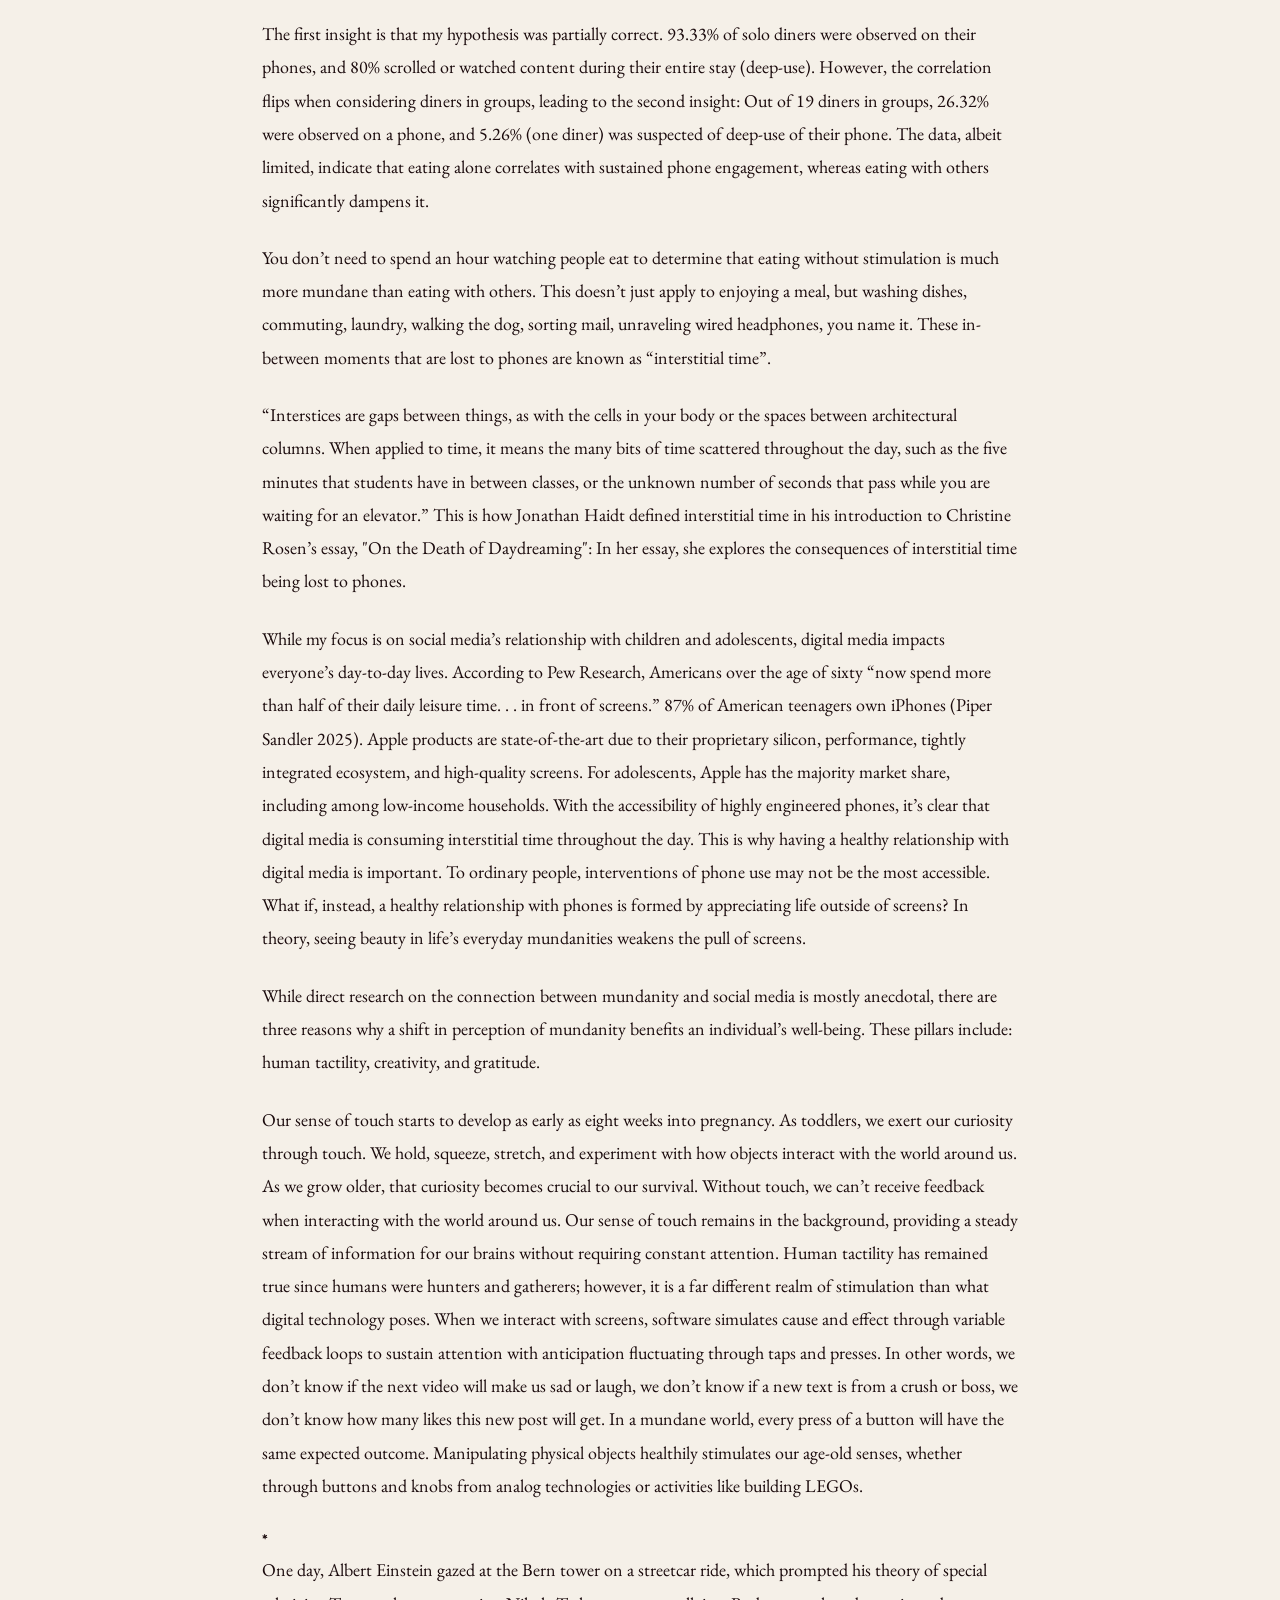
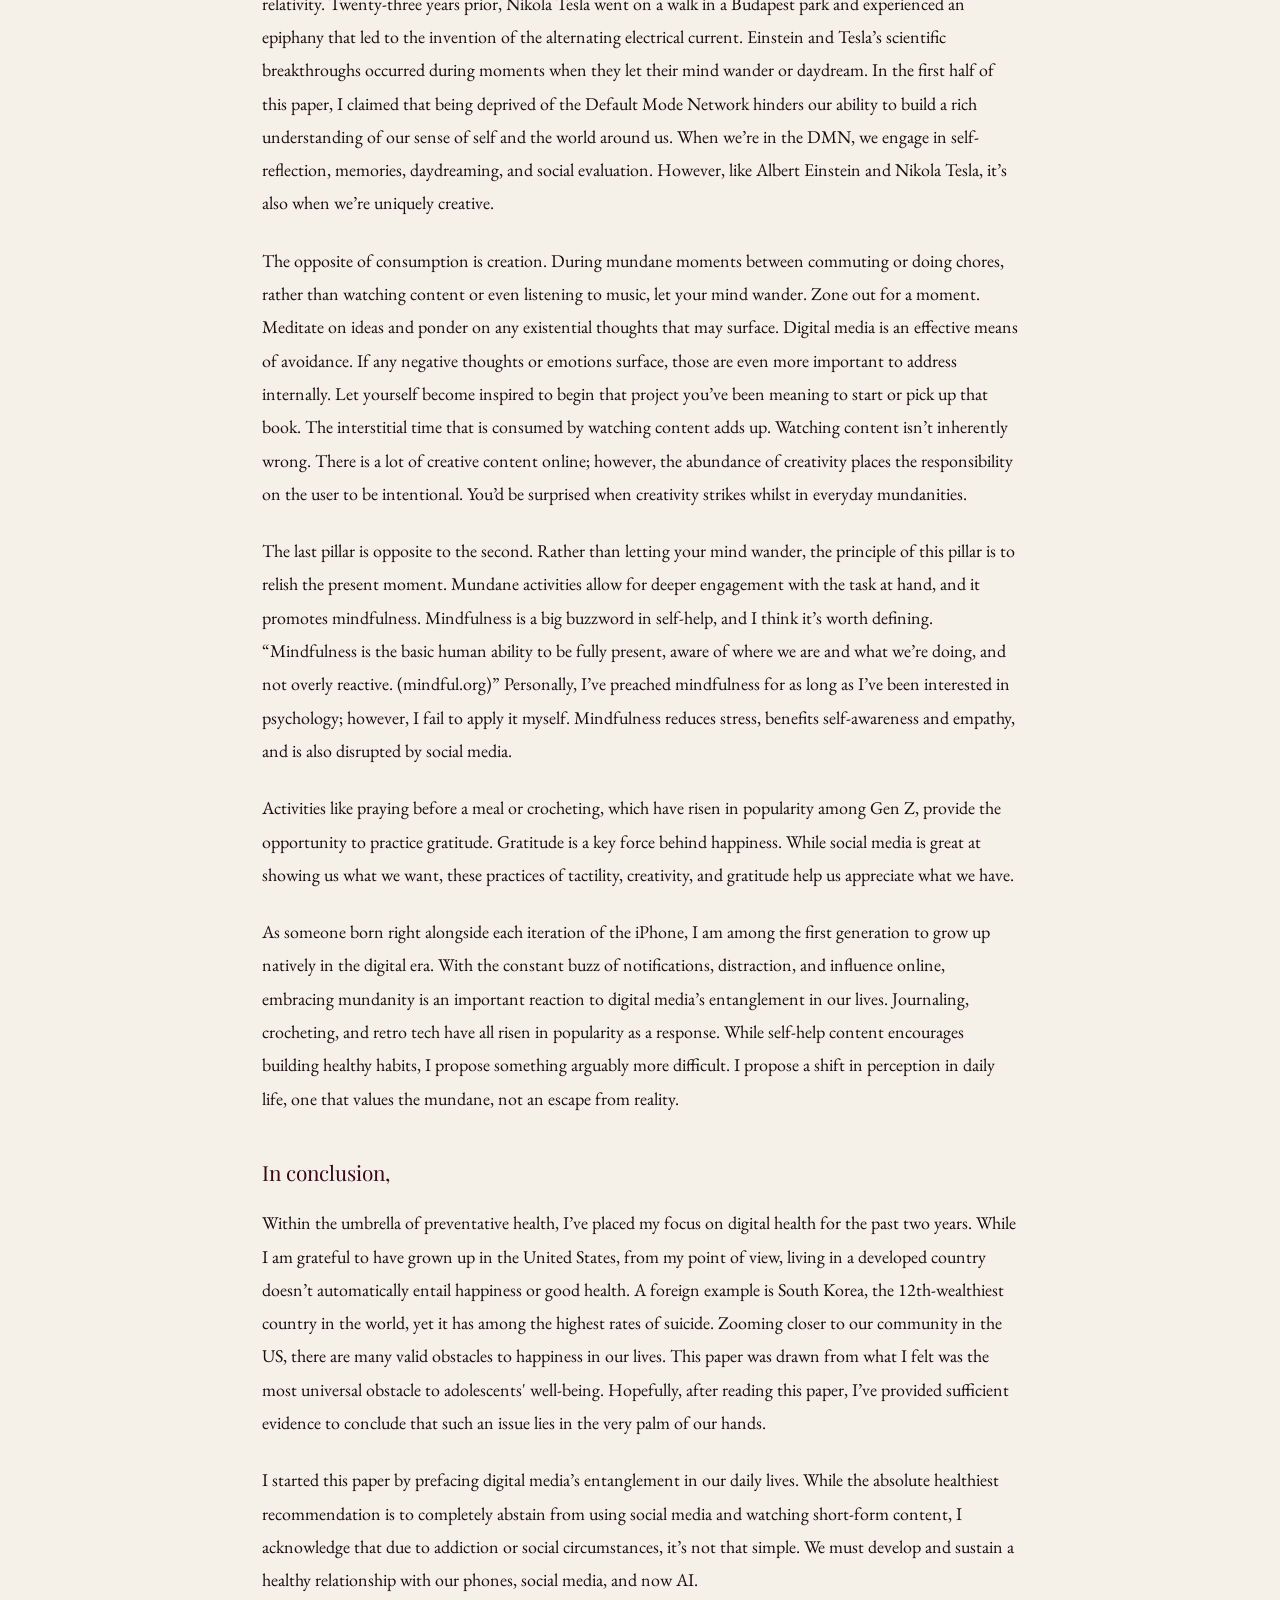
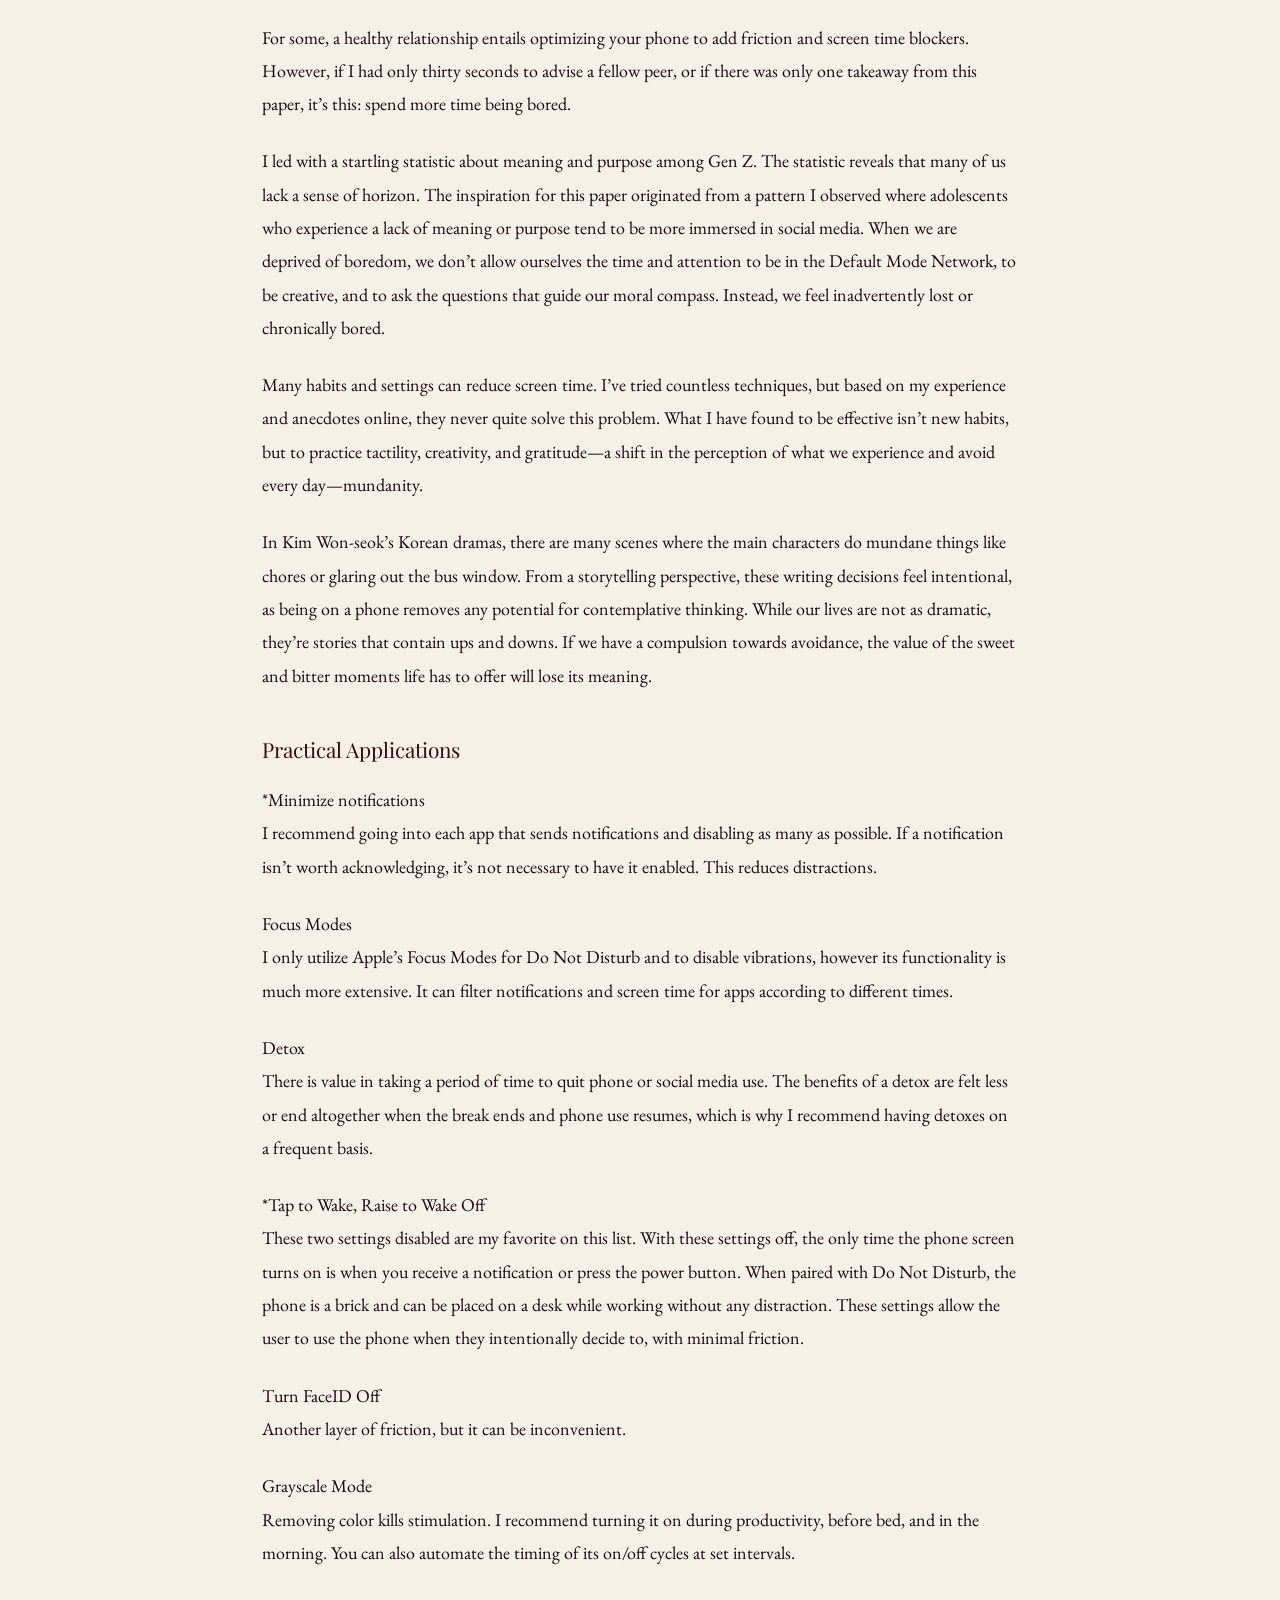
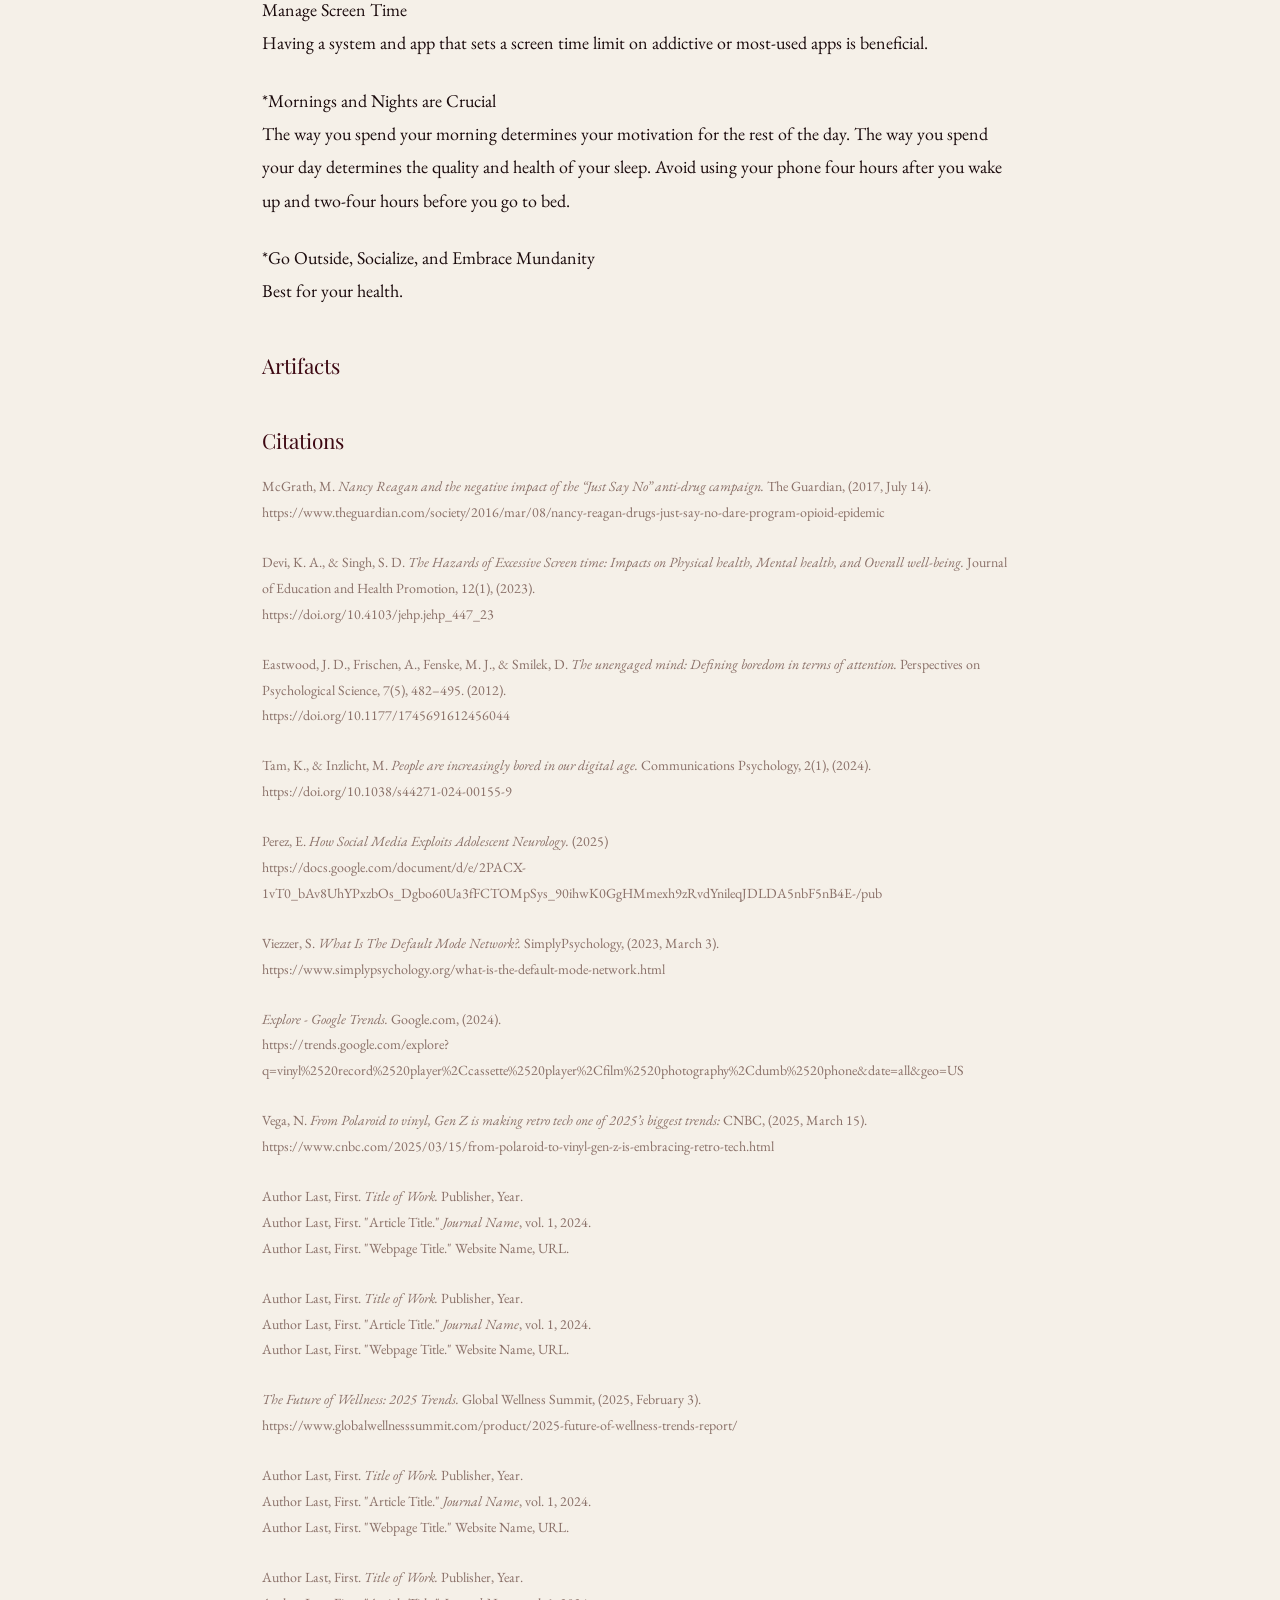
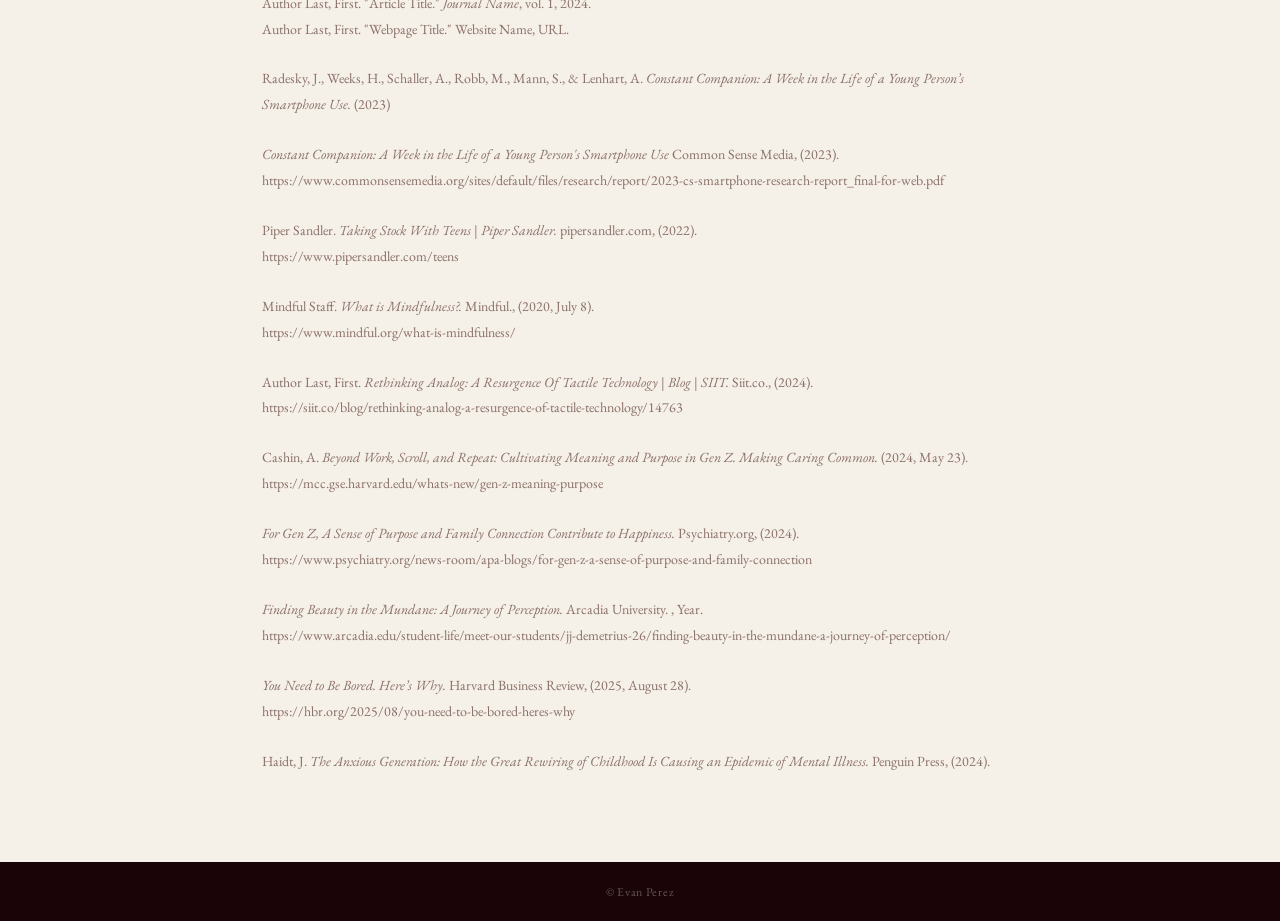
==== commit 05f72c0f: "Update bittersweet.html" ====
--- a/bittersweet.html
+++ b/bittersweet.html
@@ -197,9 +197,9 @@
 
     <!-- paste image here -->
 
-    <p>S - 1
-SP - 10, (80% deep-use)
-G - 14
+    <p>S - 1 <br>
+SP - 10, (80% deep-use) <br>
+G - 14 <br>
 GP - 5, (20% deep-use)
 </p>
 
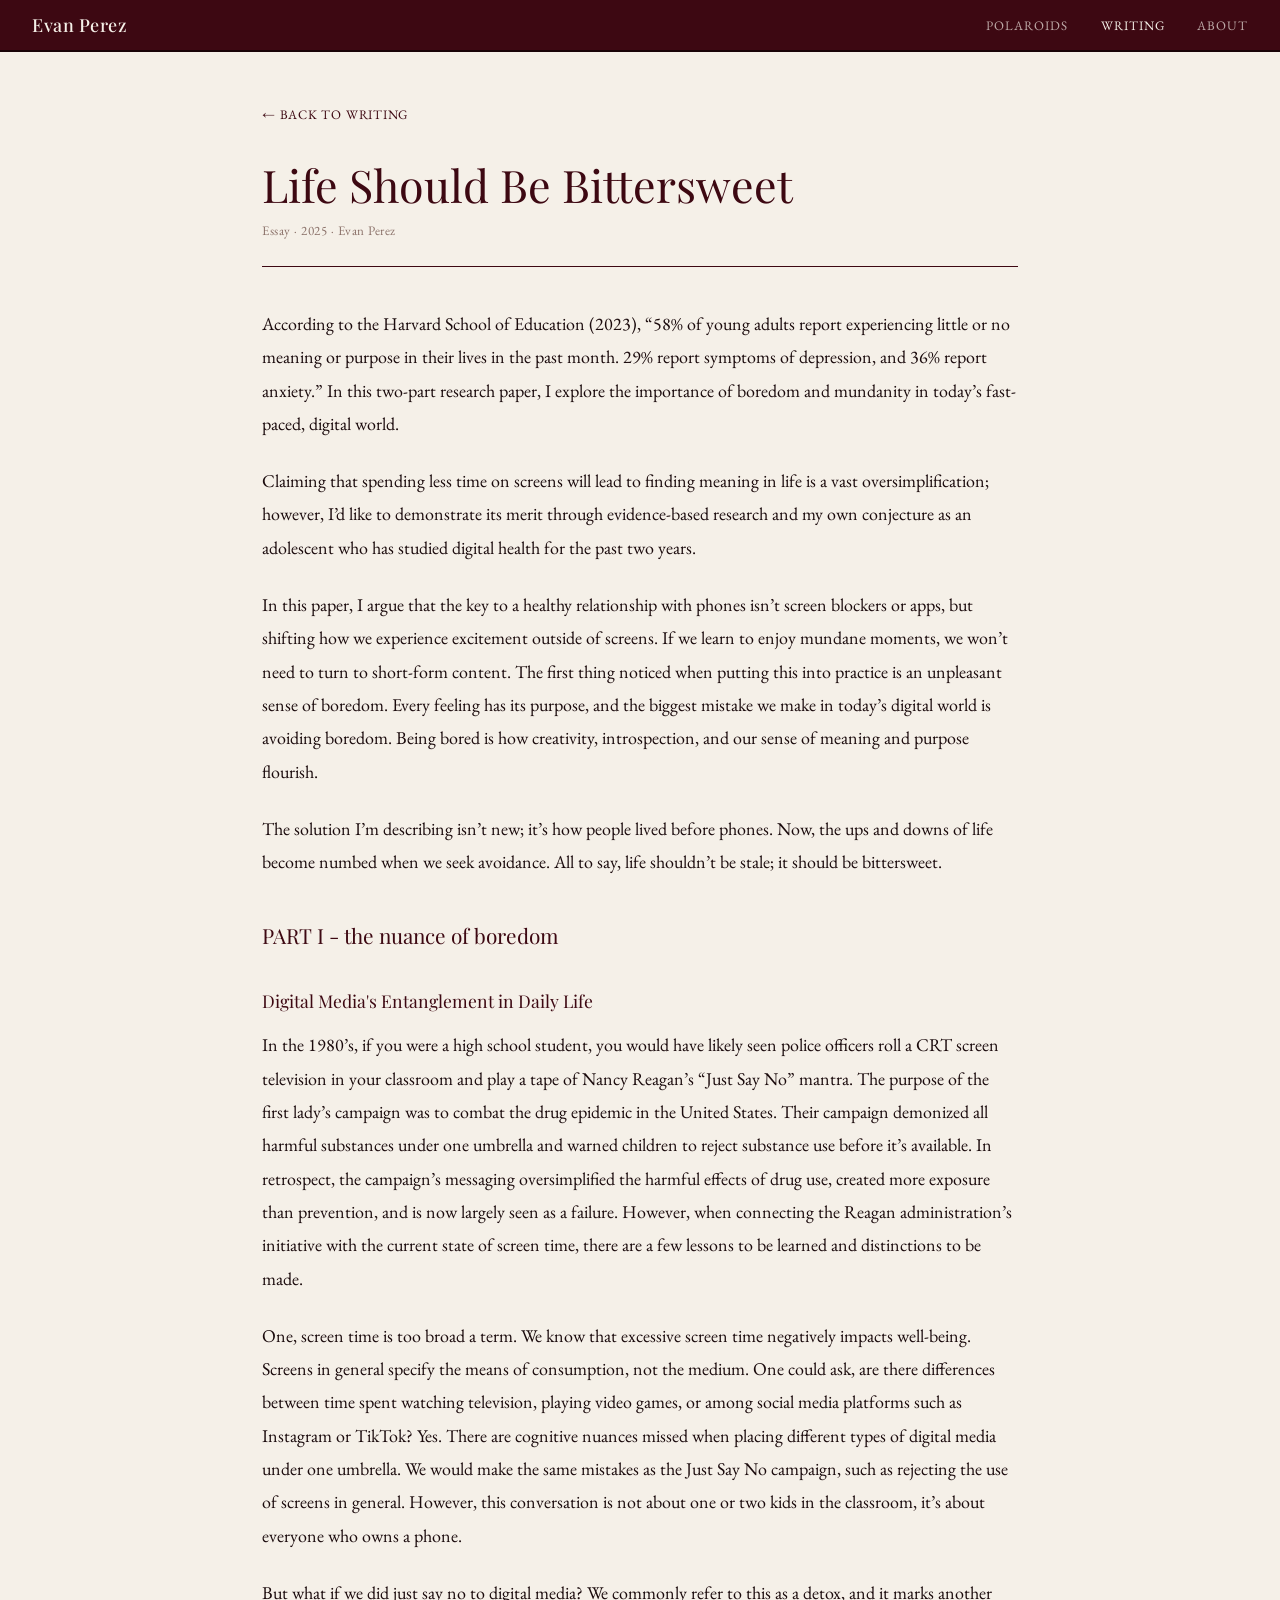
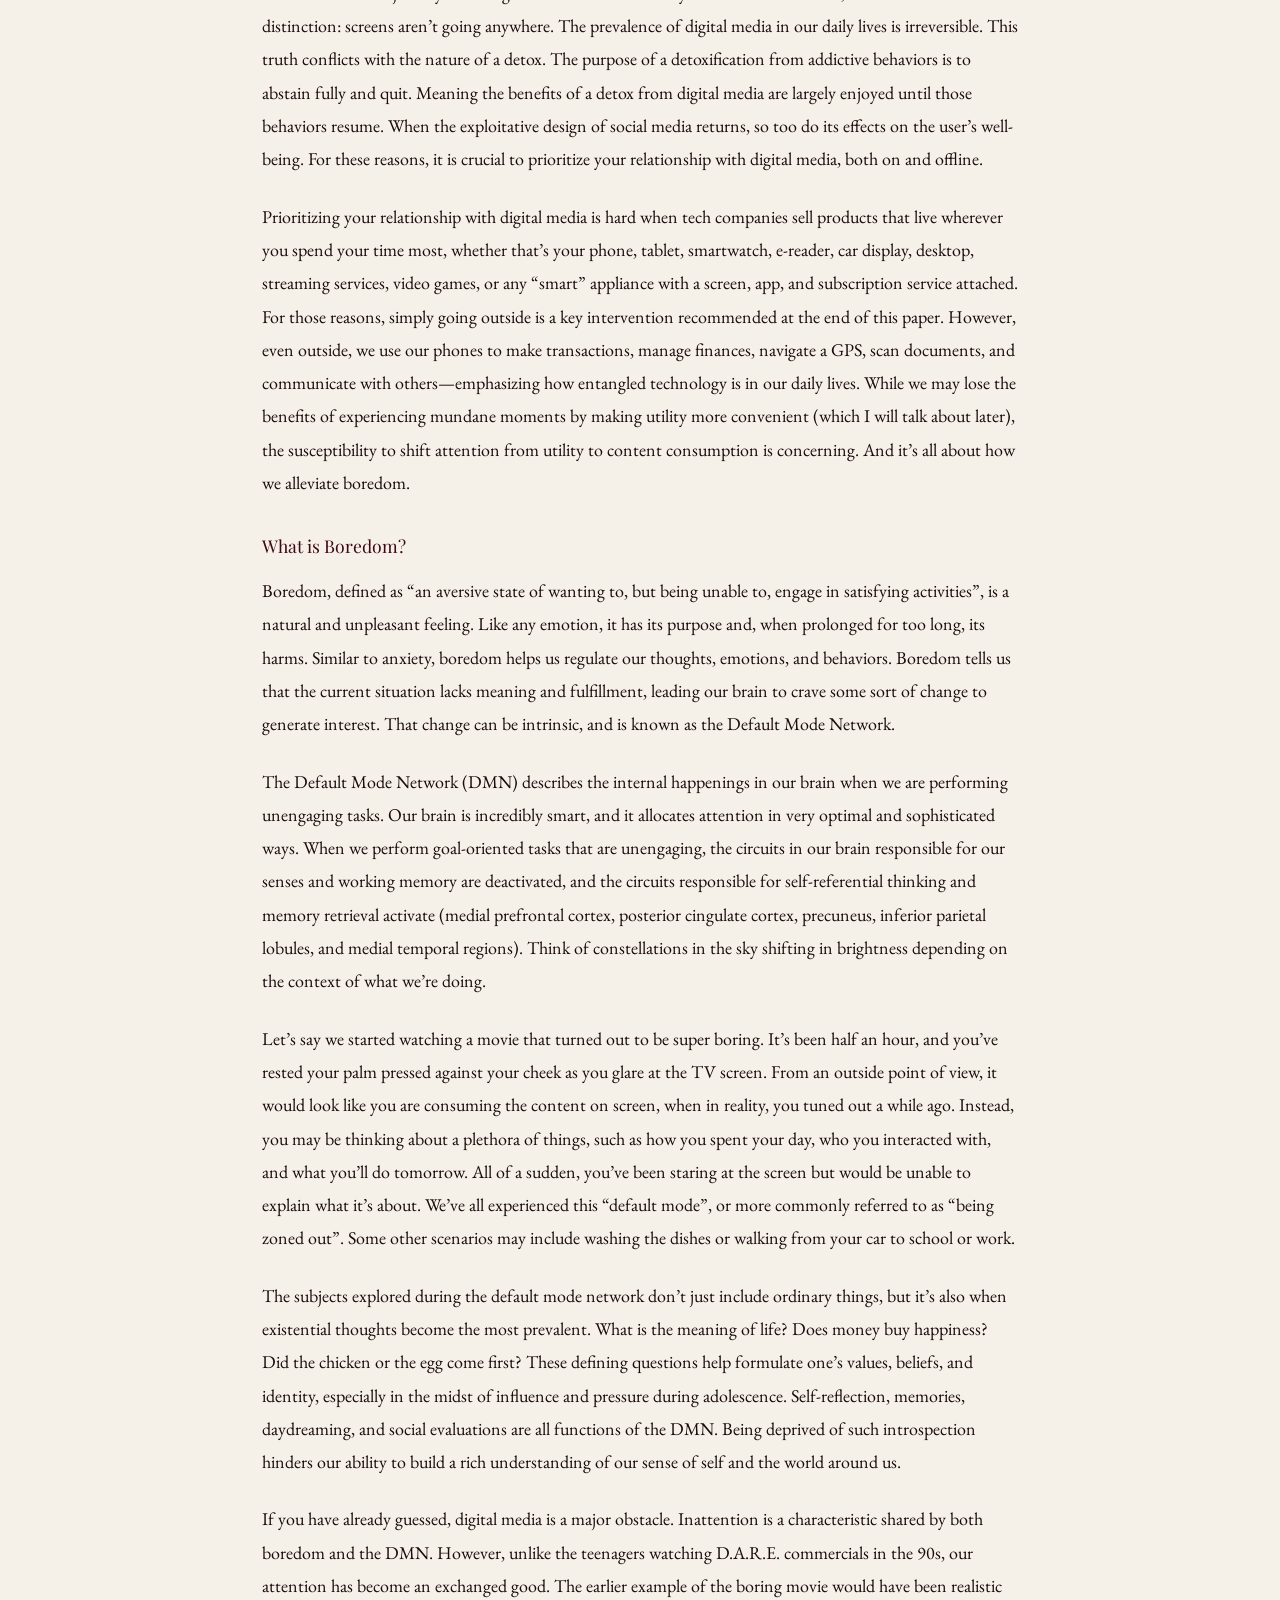
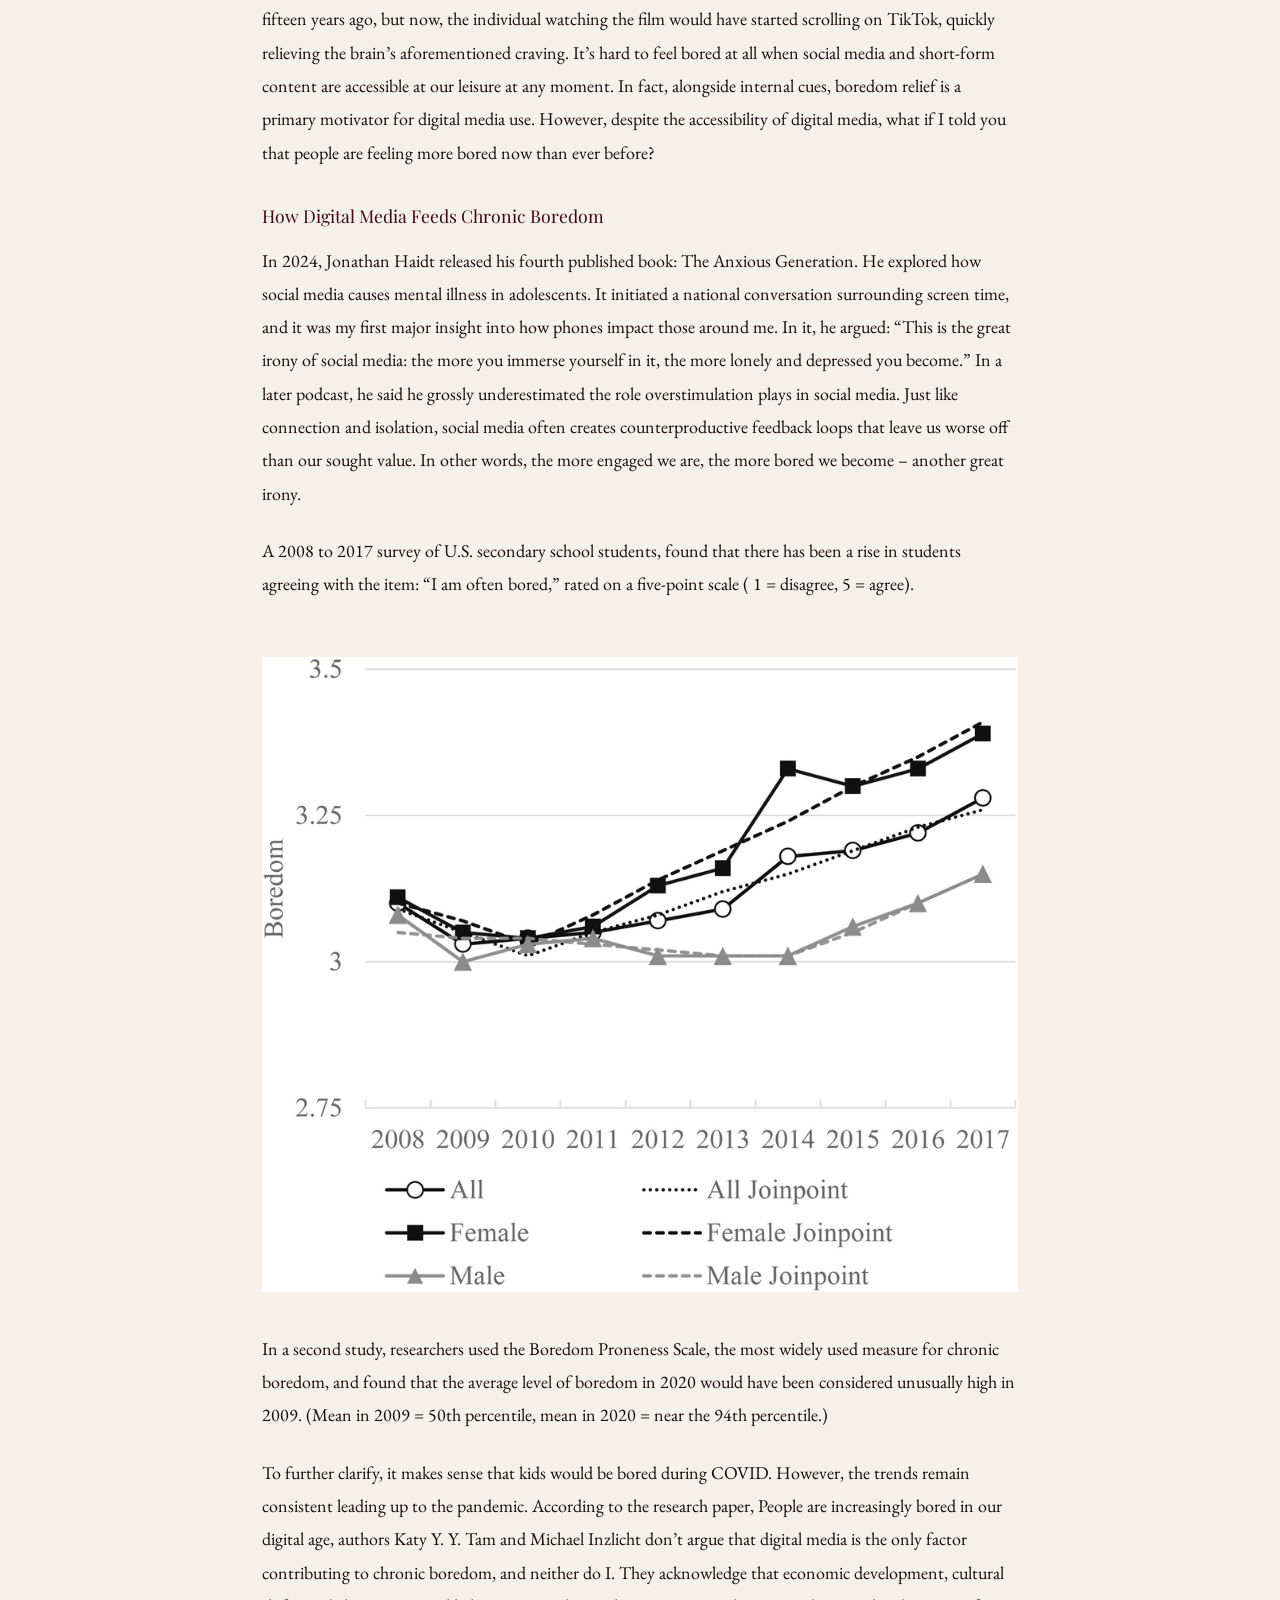
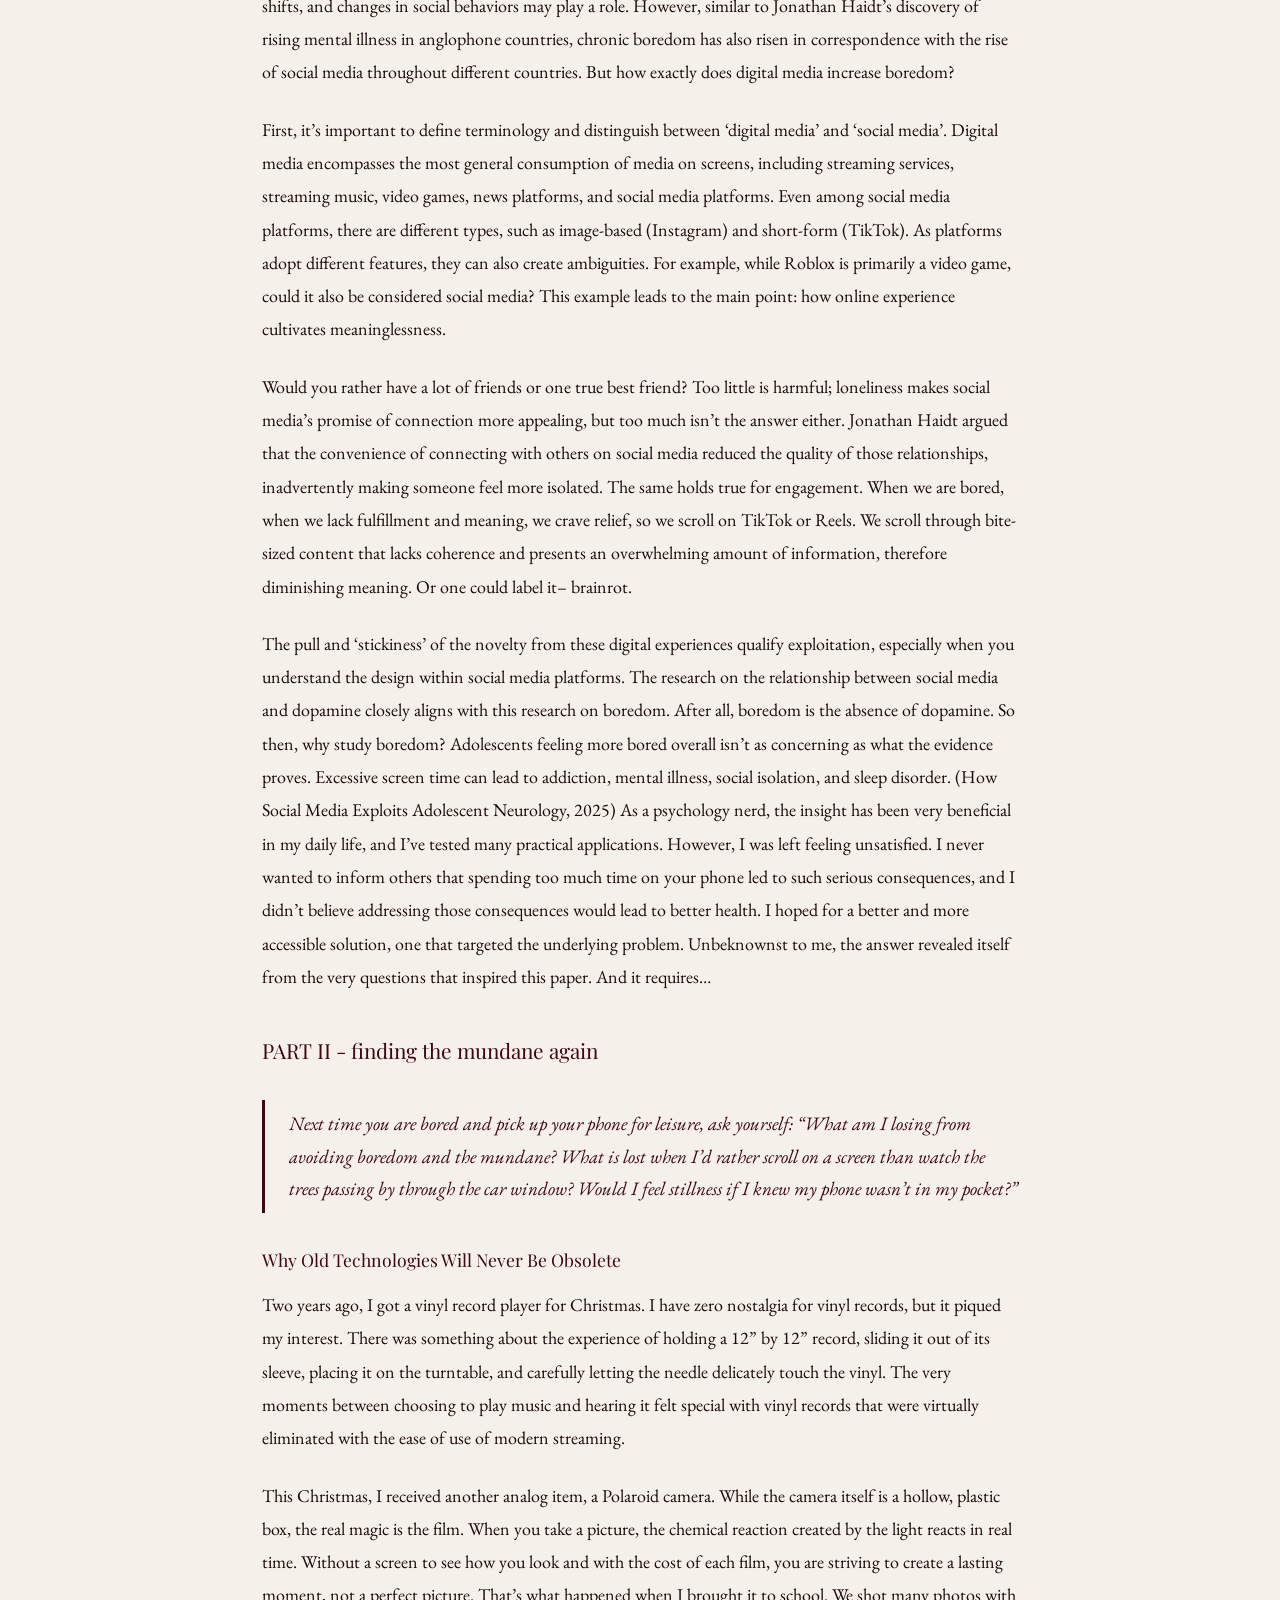
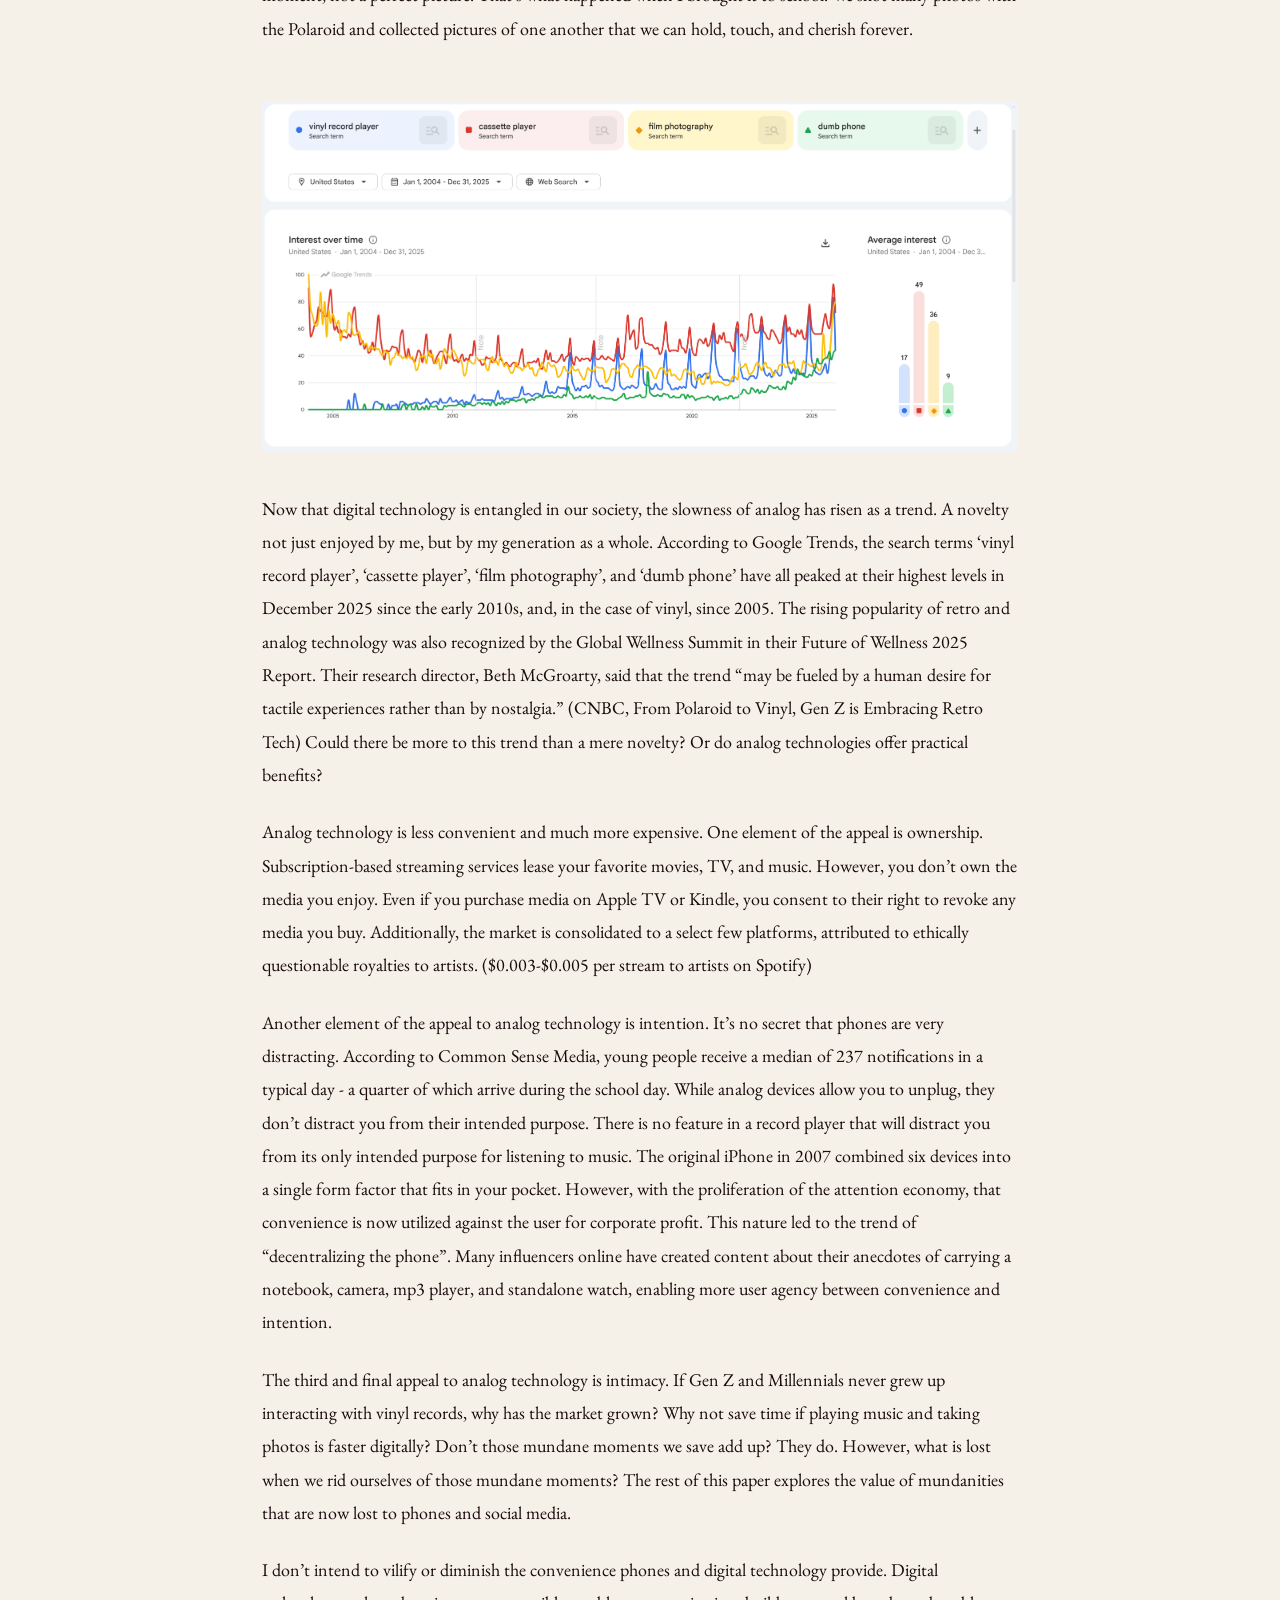
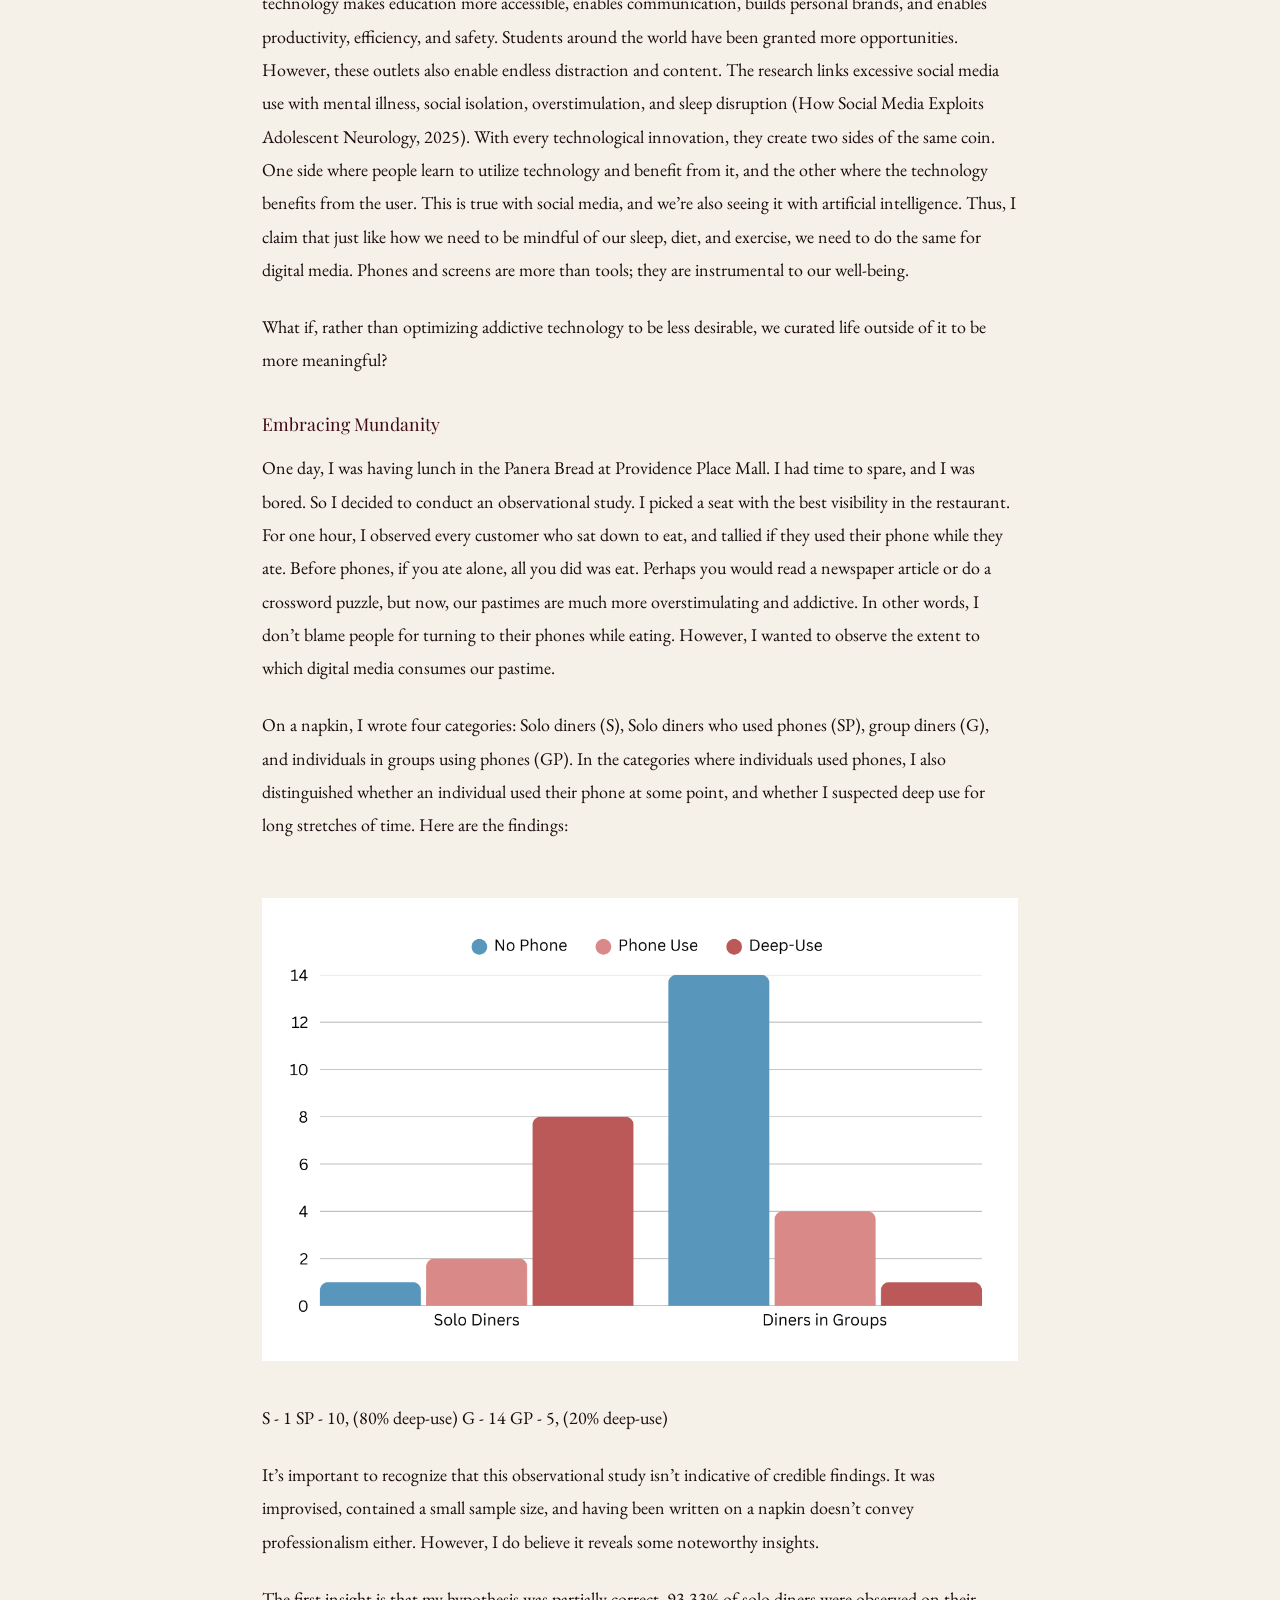
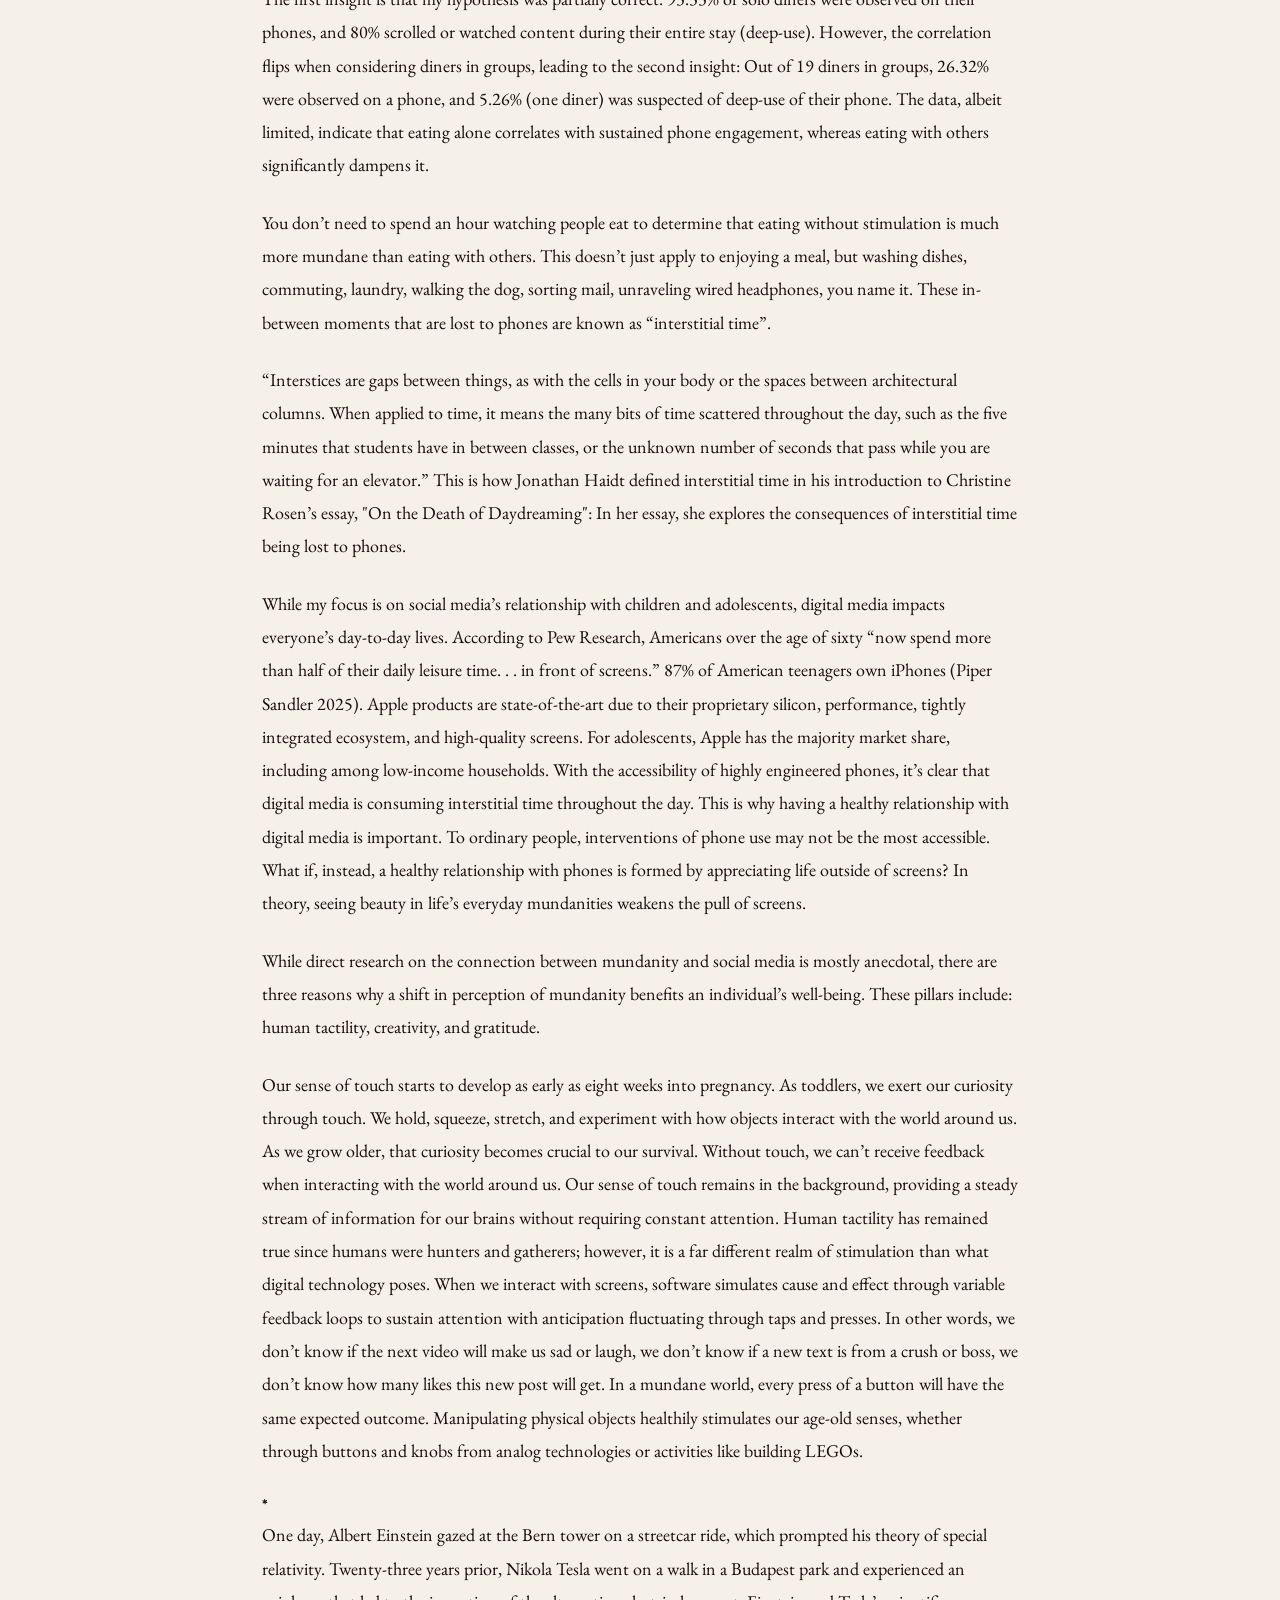
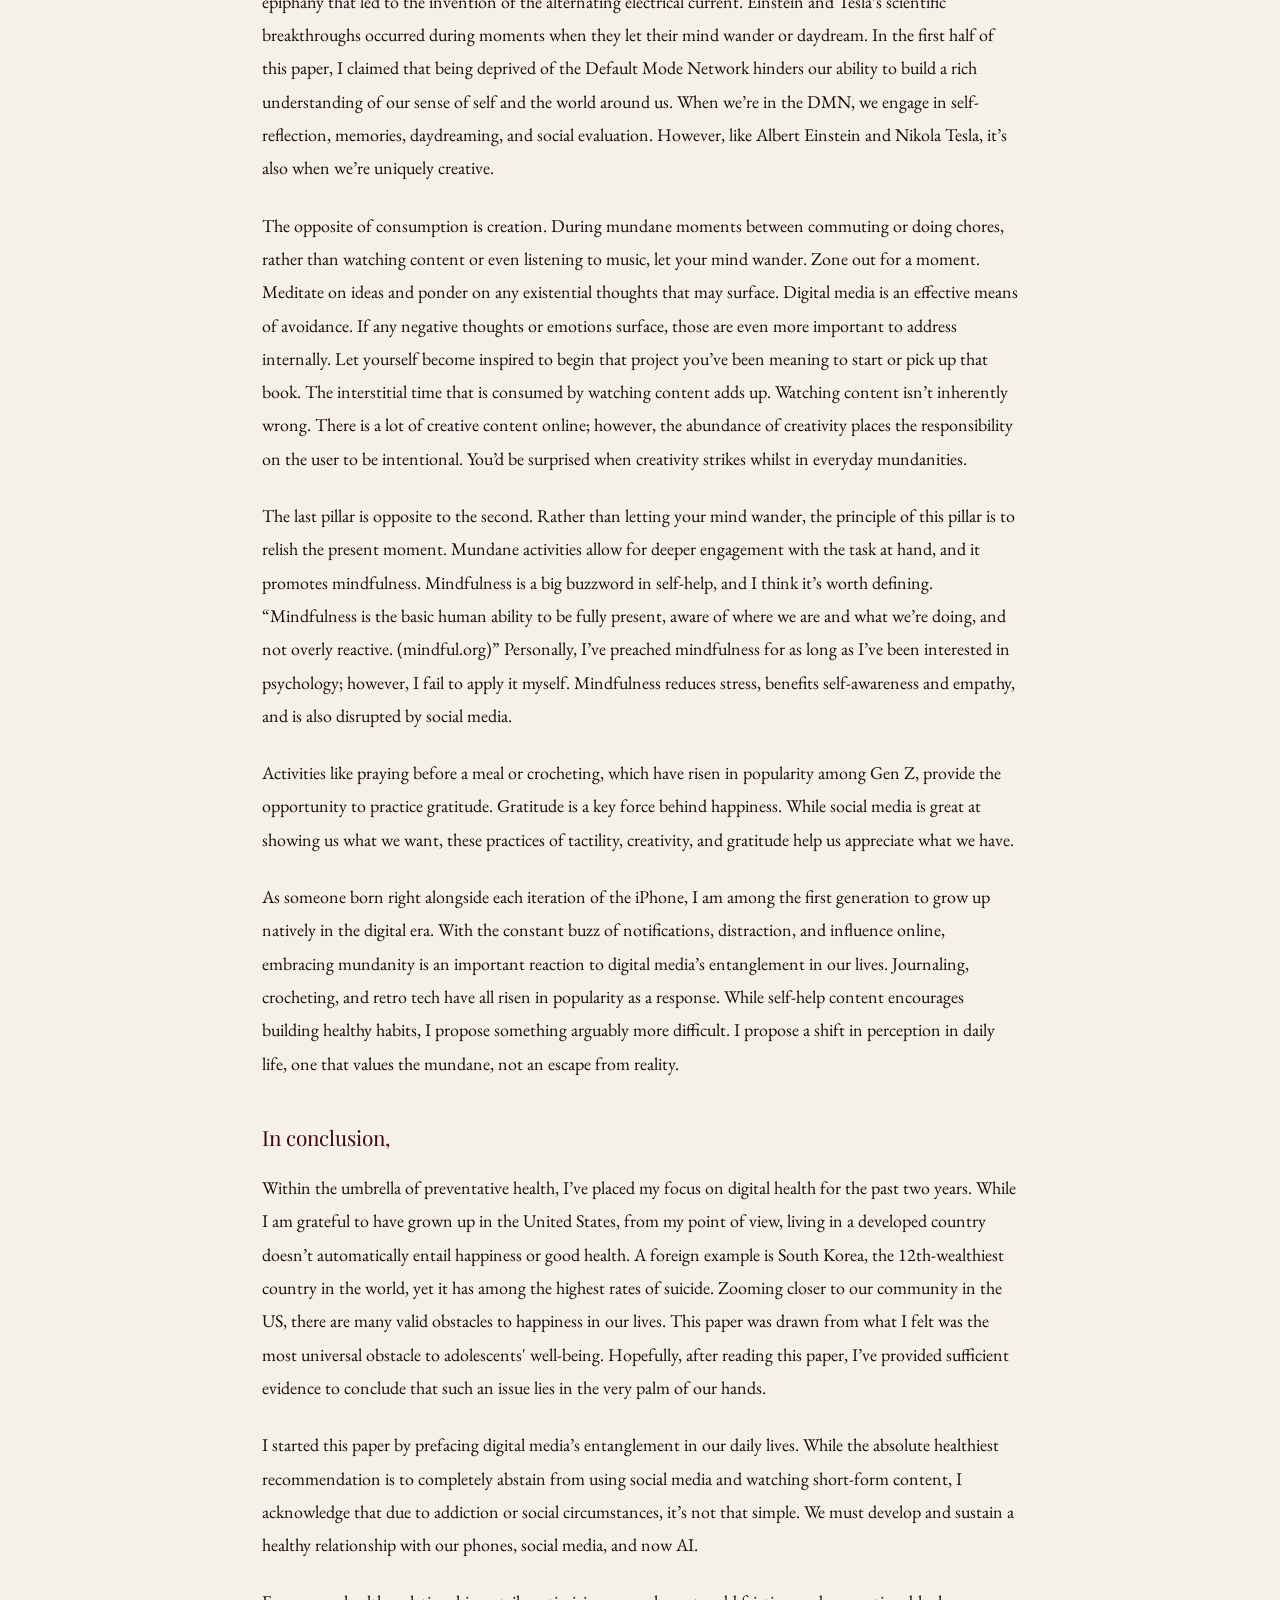
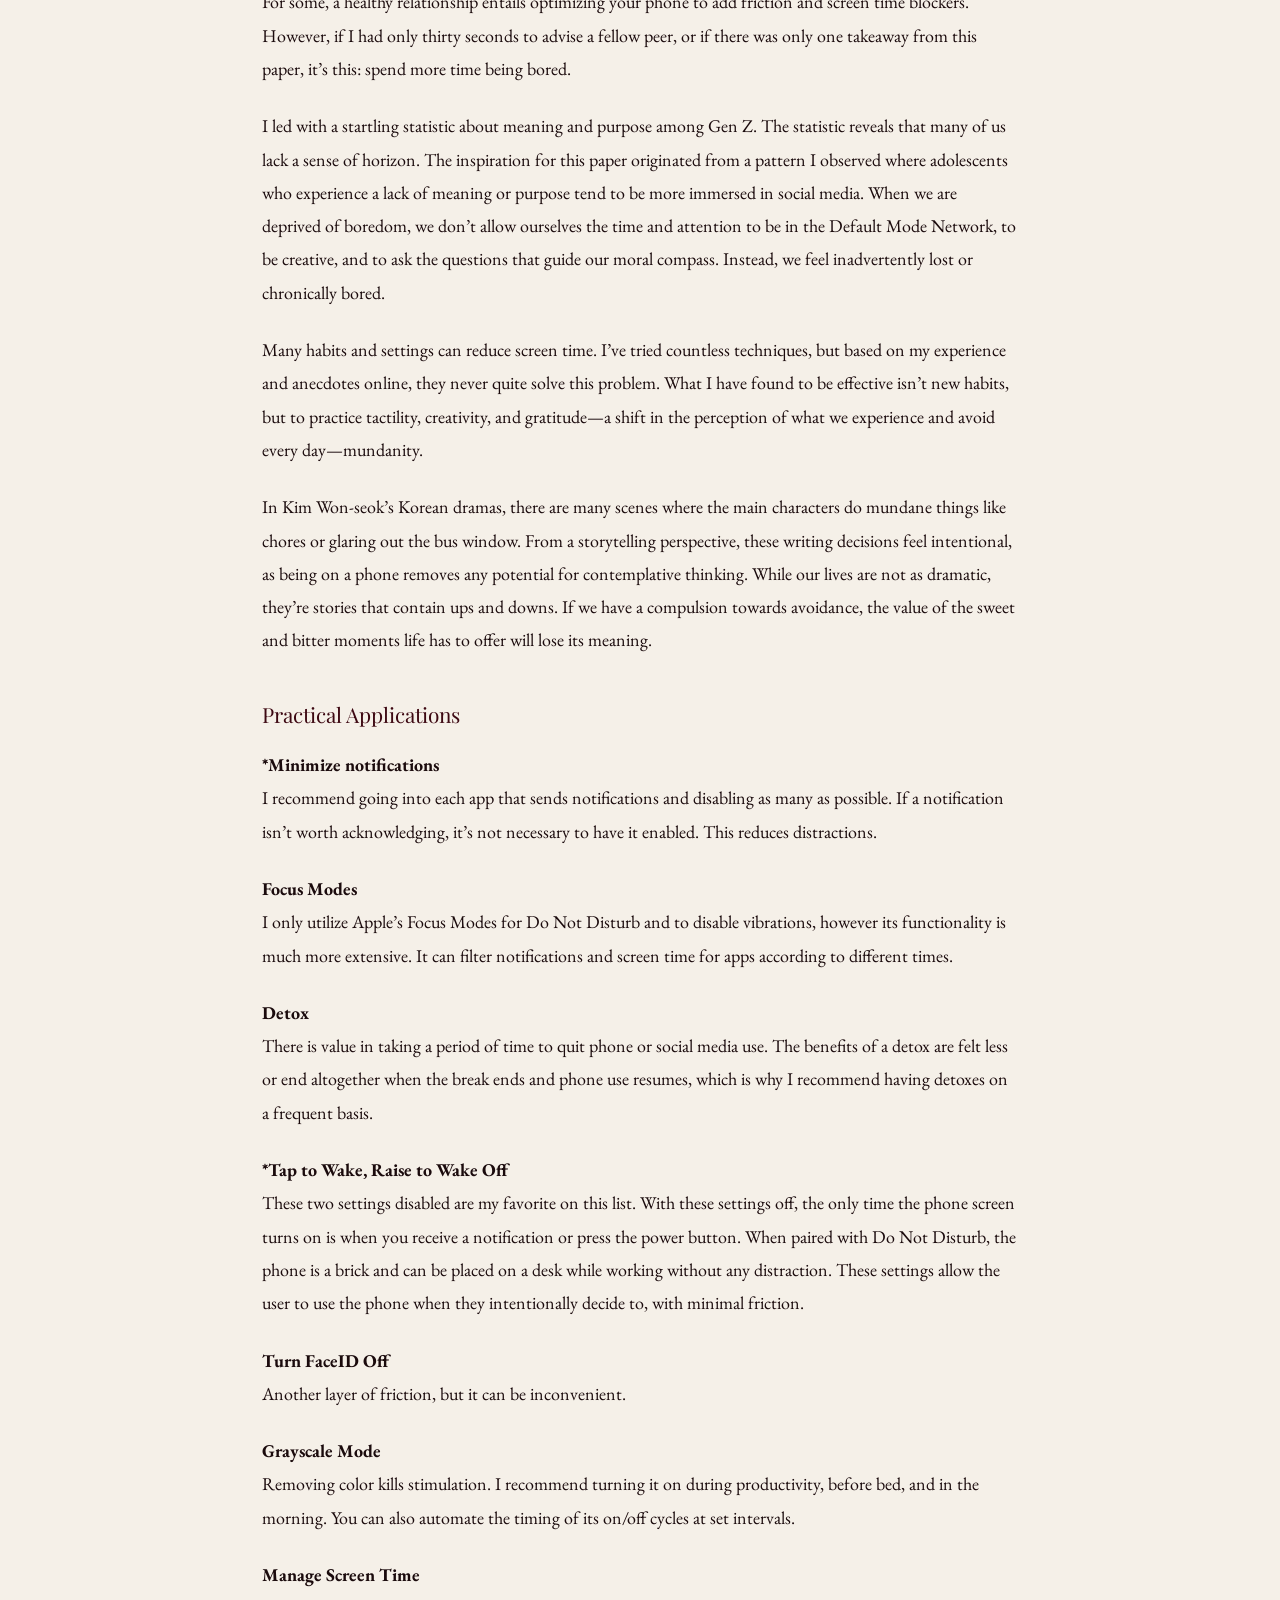
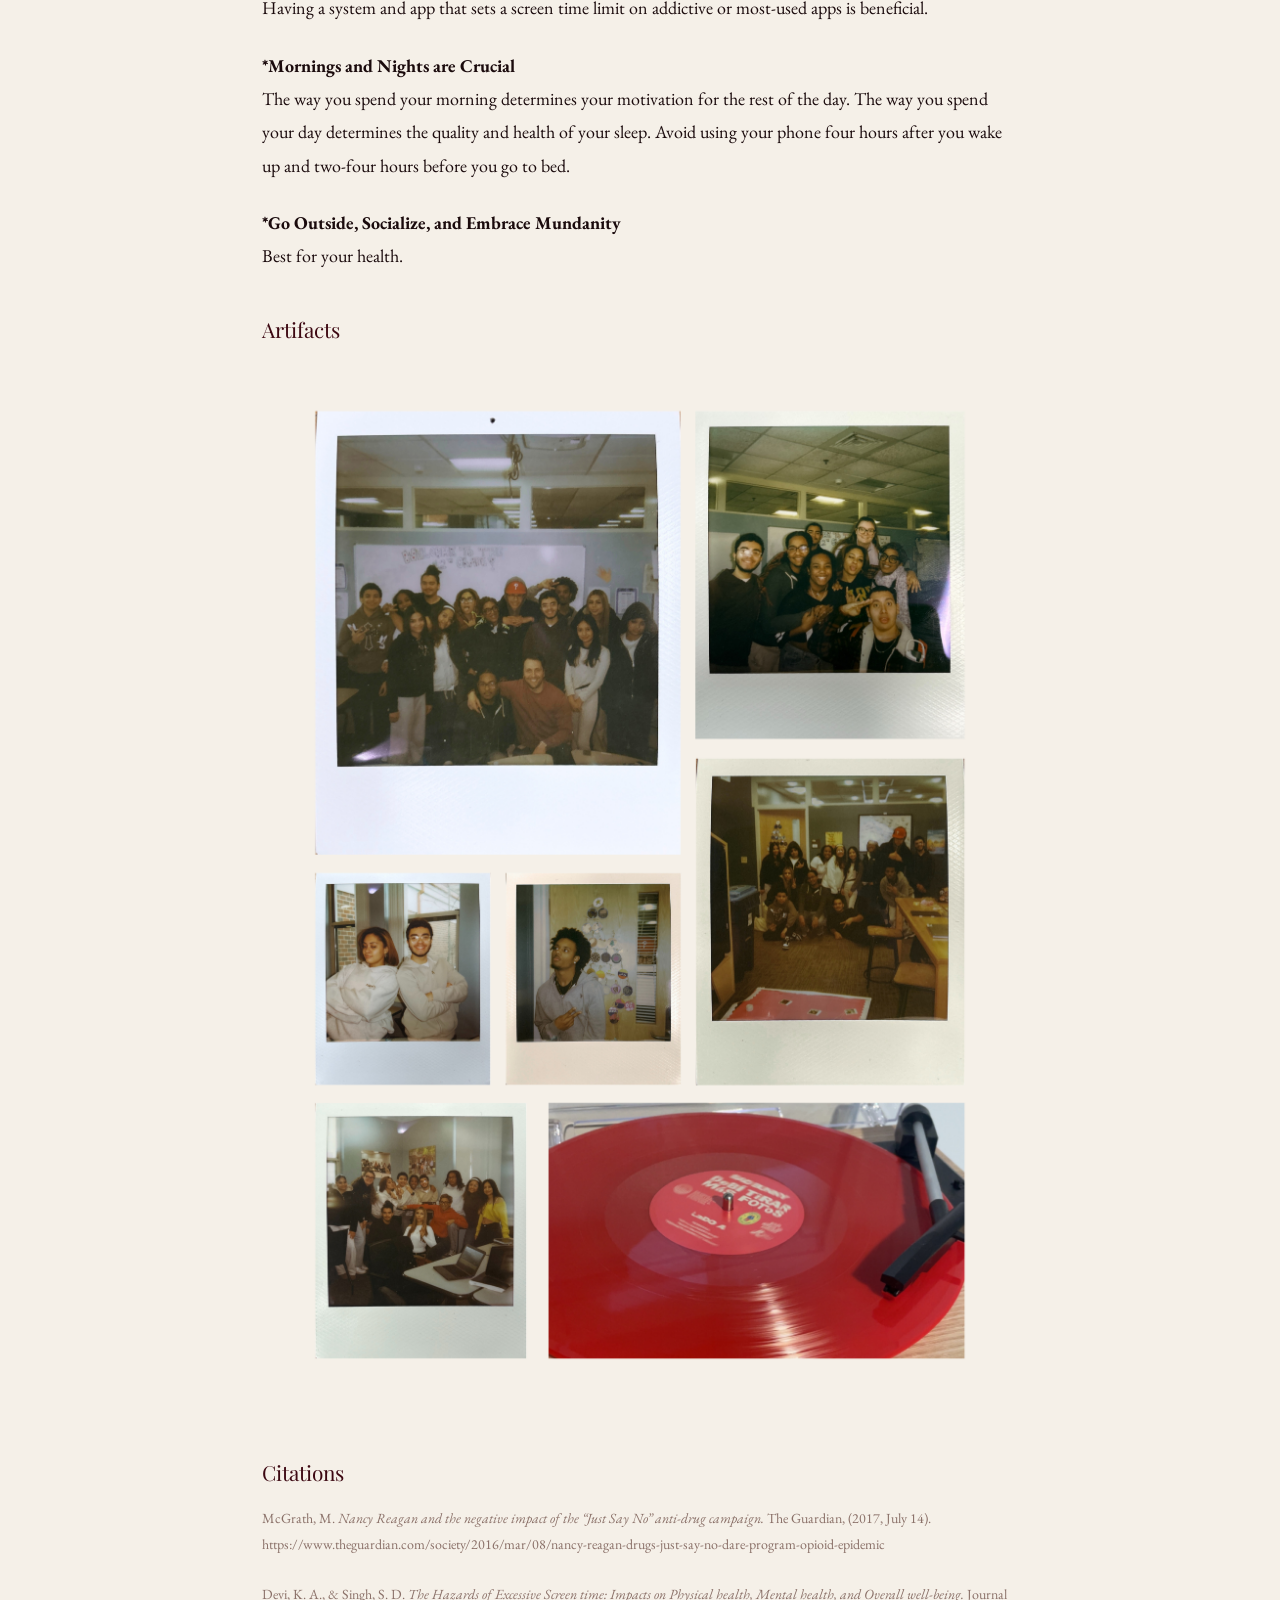
==== commit d9fd2ef7: "Add files via upload" ====
--- a/bittersweet.html
+++ b/bittersweet.html
@@ -154,6 +154,7 @@
     <p>A 2008 to 2017 survey of U.S. secondary school students, found that there has been a rise in students agreeing with the item: “I am often bored,” rated on a five-point scale ( 1 = disagree, 5 = agree). </p>
 
     <!-- paste image here -->
+     <img src="images/boredom.png" alt="Boredom Graph" style="width: 100%; margin: 2rem 0;">
 
     <p>In a second study, researchers used the Boredom Proneness Scale, the most widely used measure for chronic boredom, and found that the average level of boredom in 2020 would have been considered unusually high in 2009. (Mean in 2009 = 50th percentile, mean in 2020 = near the 94th percentile.) </p>
 
@@ -176,6 +177,7 @@
     <p>This Christmas, I received another analog item, a Polaroid camera. While the camera itself is a hollow, plastic box, the real magic is the film. When you take a picture, the chemical reaction created by the light reacts in real time. Without a screen to see how you look and with the cost of each film, you are striving to create a lasting moment, not a perfect picture. That’s what happened when I brought it to school. We shot many photos with the Polaroid and collected pictures of one another that we can hold, touch, and cherish forever. </p>
 
     <!-- paste image here -->
+     <img src="images/googletrends.png" alt="Google Trends" style="width: 100%; margin: 2rem 0;">
 
     <p>Now that digital technology is entangled in our society, the slowness of analog has risen as a trend. A novelty not just enjoyed by me, but by my generation as a whole. According to Google Trends, the search terms ‘vinyl record player’, ‘cassette player’, ‘film photography’, and ‘dumb phone’ have all peaked at their highest levels in December 2025 since the early 2010s, and, in the case of vinyl, since 2005. The rising popularity of retro and analog technology was also recognized by the Global Wellness Summit in their Future of Wellness 2025 Report. Their research director, Beth McGroarty, said that the trend “may be fueled by a human desire for tactile experiences rather than by nostalgia.” (CNBC, From Polaroid to Vinyl, Gen Z is Embracing Retro Tech) Could there be more to this trend than a mere novelty? Or do analog technologies offer practical benefits? </p>
 
@@ -196,10 +198,11 @@
     <p>On a napkin, I wrote four categories: Solo diners (S), Solo diners who used phones (SP), group diners (G), and individuals in groups using phones (GP). In the categories where individuals used phones, I also distinguished whether an individual used their phone at some point, and whether I suspected deep use for long stretches of time. Here are the findings: </p>
 
     <!-- paste image here -->
-
-    <p>S - 1 <br>
-SP - 10, (80% deep-use) <br>
-G - 14 <br>
+     <img src="images/observationalstudy.png" alt="Observatinal Study" style="width: 100%; margin: 2rem 0;">
+
+    <p>S - 1
+SP - 10, (80% deep-use)
+G - 14
 GP - 5, (20% deep-use)
 </p>
 
@@ -245,45 +248,46 @@
 
     <h2>Practical Applications</h2>
 
-    <p> *Minimize notifications <br> 
+    <p> <strong>*Minimize notifications</strong> <br> 
       I recommend going into each app that sends notifications and disabling as many as possible. If a notification isn’t worth acknowledging, it’s not necessary to have it enabled. This reduces distractions. 
     </p>
 
-    <p> Focus Modes <br> 
+    <p> <strong>Focus Modes</strong> <br> 
       I only utilize Apple’s Focus Modes for Do Not Disturb and to disable vibrations, however its functionality is much more extensive. It can filter notifications and screen time for apps according to different times.
     </p>
 
-    <p> Detox <br> 
+    <p> <strong>Detox</strong> <br> 
       There is value in taking a period of time to quit phone or social media use. The benefits of a detox are felt less or end altogether when the break ends and phone use resumes, which is why I recommend having detoxes on a frequent basis. 
     </p>
 
-    <p> *Tap to Wake, Raise to Wake Off <br> 
+    <p> <strong>*Tap to Wake, Raise to Wake Off</strong> <br> 
       These two settings disabled are my favorite on this list. With these settings off, the only time the phone screen turns on is when you receive a notification or press the power button. When paired with Do Not Disturb, the phone is a brick and can be placed on a desk while working without any distraction. These settings allow the user to use the phone when they intentionally decide to, with minimal friction. 
     </p>
 
-    <p> Turn FaceID Off <br> 
+    <p> <strong>Turn FaceID Off</strong> <br> 
       Another layer of friction, but it can be inconvenient. 
     </p>
 
-    <p> Grayscale Mode <br> 
+    <p> <strong>Grayscale Mode</strong> <br> 
       Removing color kills stimulation. I recommend turning it on during productivity, before bed, and in the morning. You can also automate the timing of its on/off cycles at set intervals. 
     </p>
 
-    <p> Manage Screen Time <br> 
+    <p> <strong>Manage Screen Time</strong> <br> 
       Having a system and app that sets a screen time limit on addictive or most-used apps is beneficial. 
     </p>
 
-    <p> *Mornings and Nights are Crucial <br> 
+    <p> <strong>*Mornings and Nights are Crucial</strong> <br> 
       The way you spend your morning determines your motivation for the rest of the day. The way you spend your day determines the quality and health of your sleep. Avoid using your phone four hours after you wake up and two-four hours before you go to bed. 
     </p>
 
-    <p> *Go Outside, Socialize, and Embrace Mundanity <br> 
+    <p> <strong>*Go Outside, Socialize, and Embrace Mundanity</strong> <br> 
       Best for your health. 
     </p>
 
     <h2>Artifacts</h2>
 
      <!-- paste image here -->
+    <img src="images/artifacts.png" alt="Artifacts" style="width: 100%; margin: 2rem 0;">
 
     <h2>Citations</h2>
 
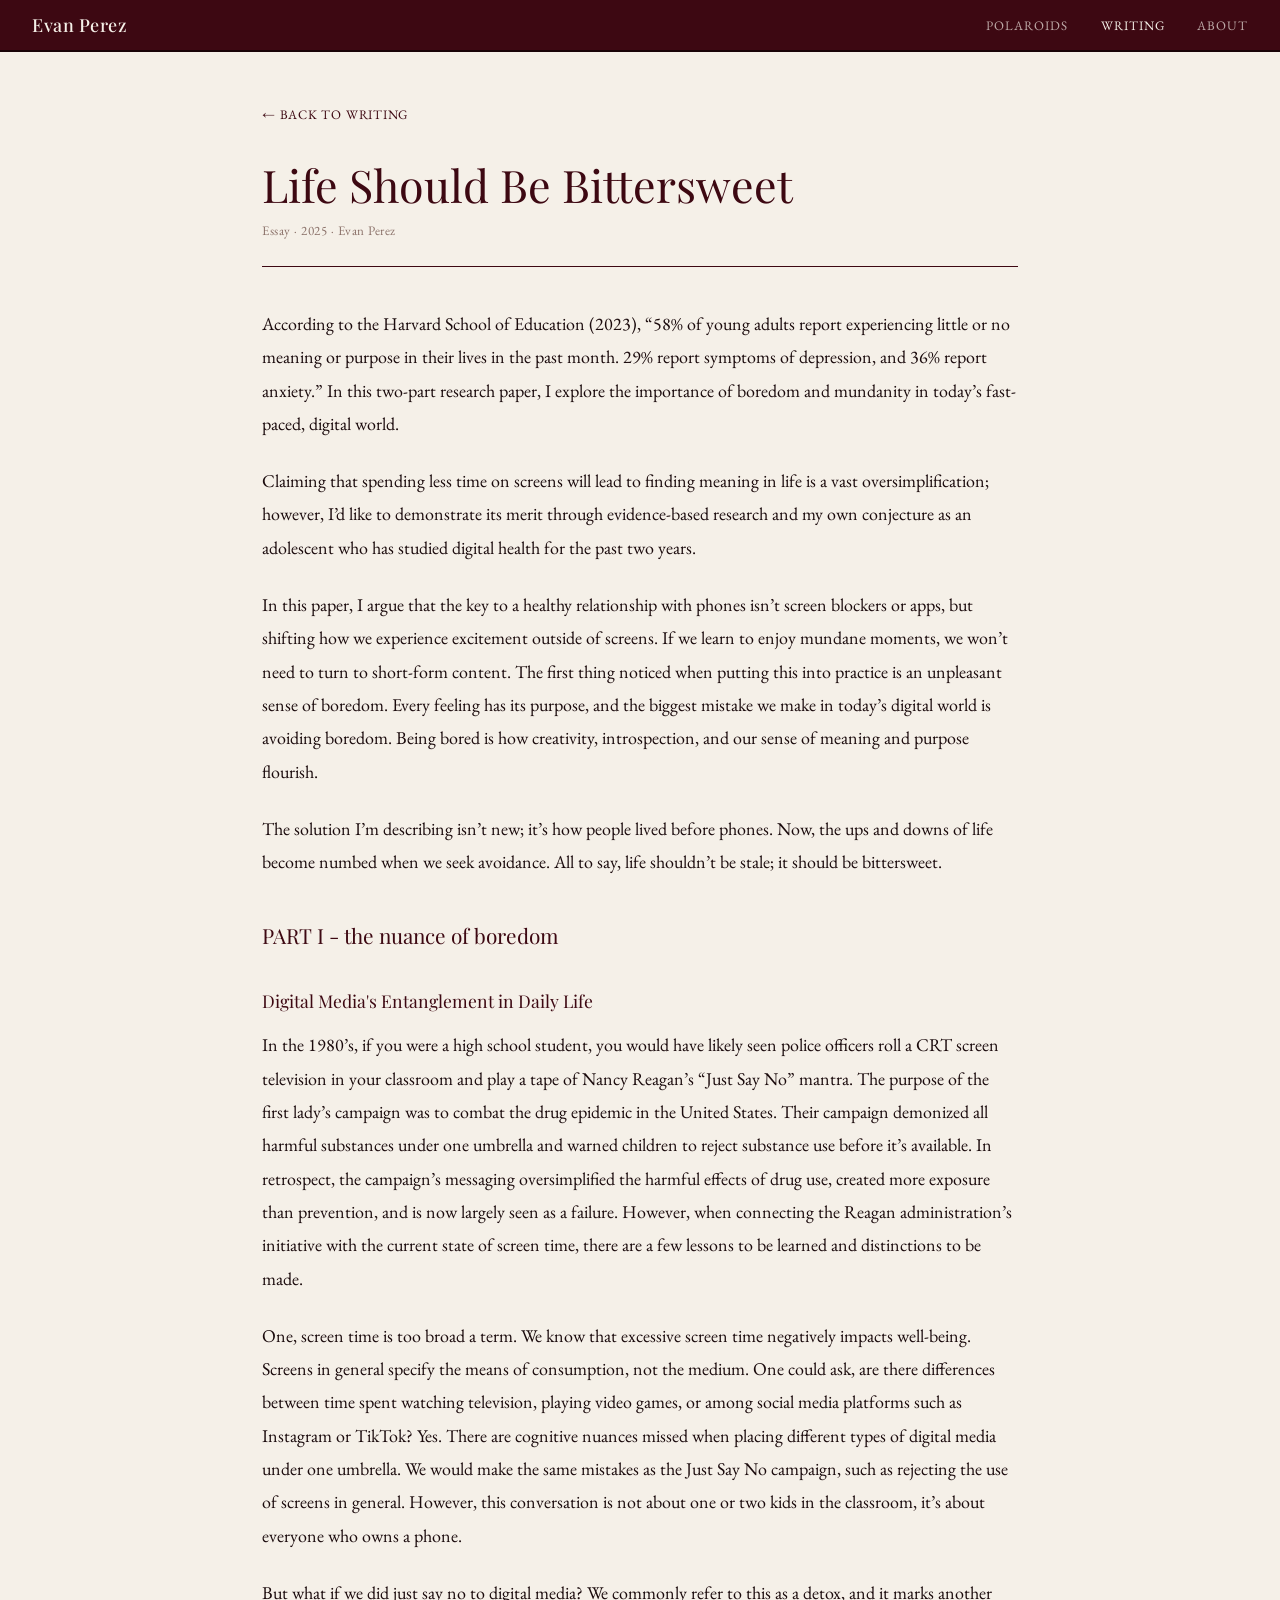
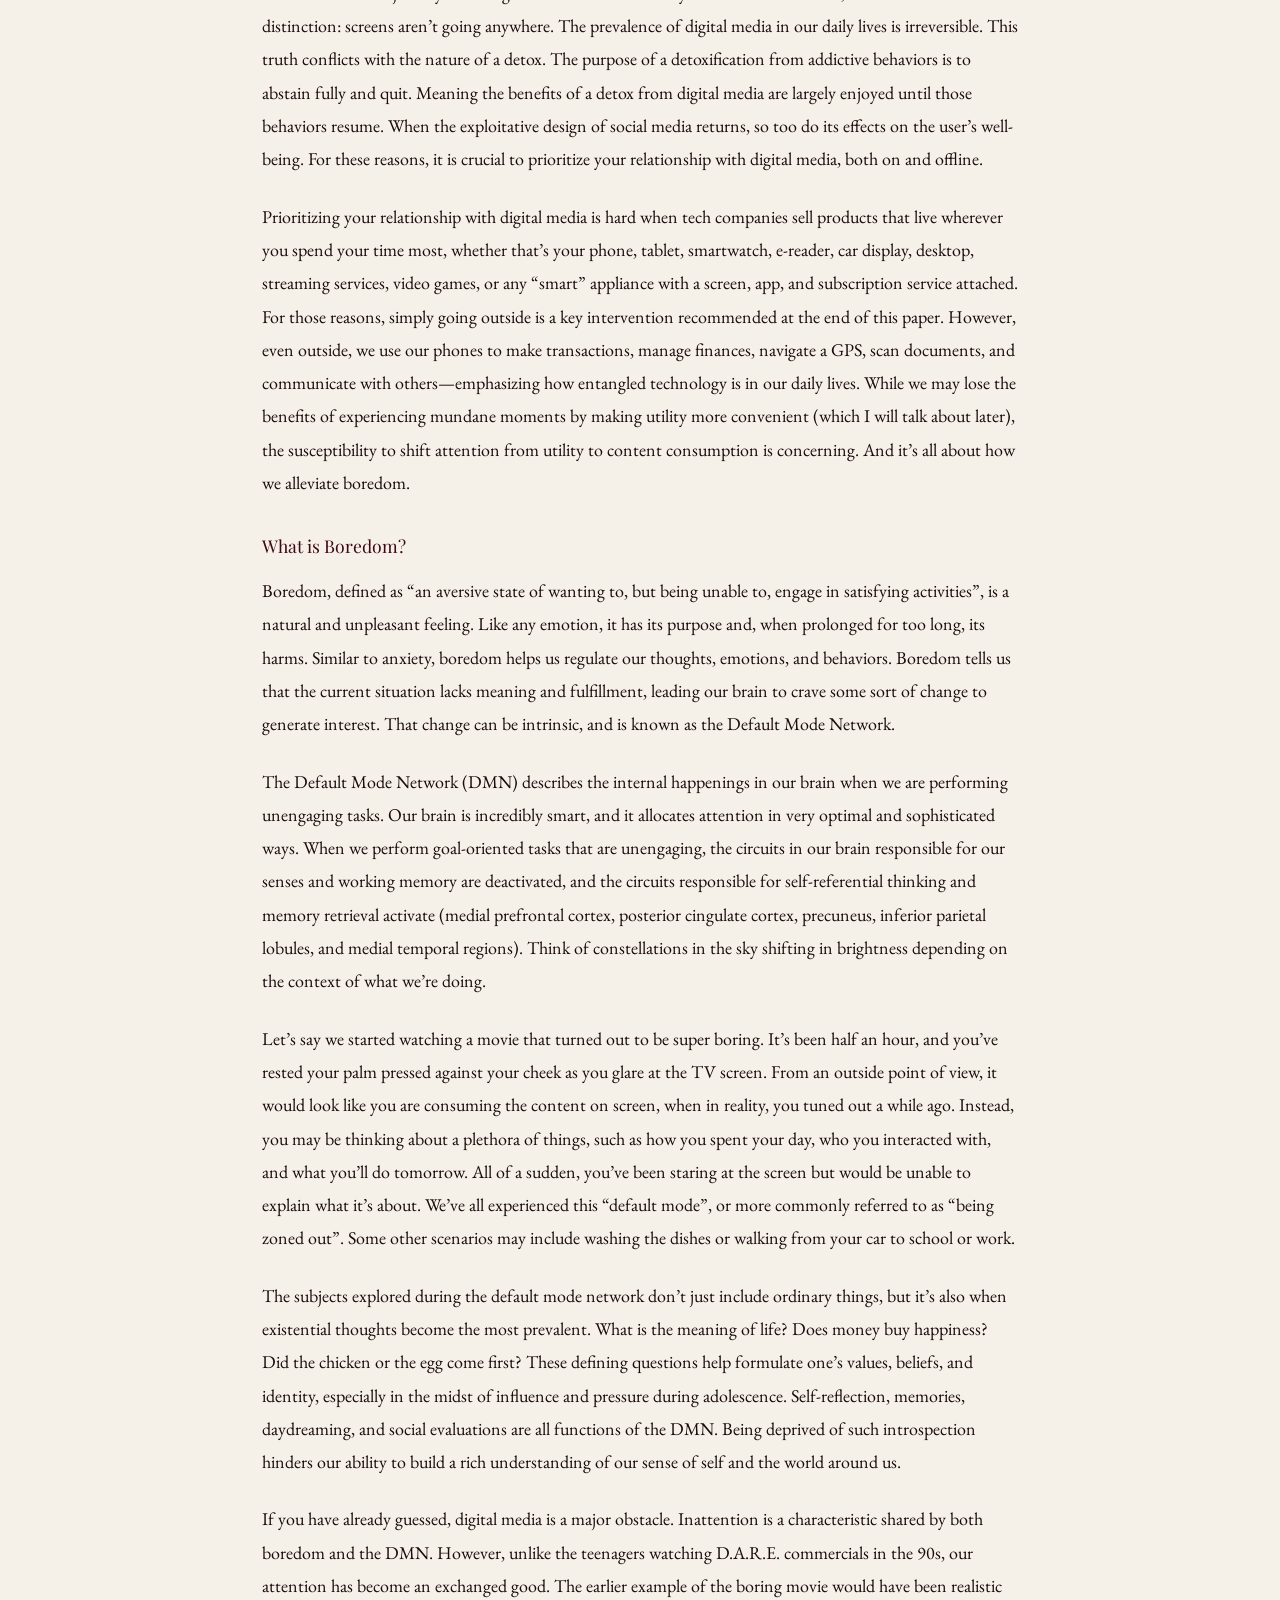
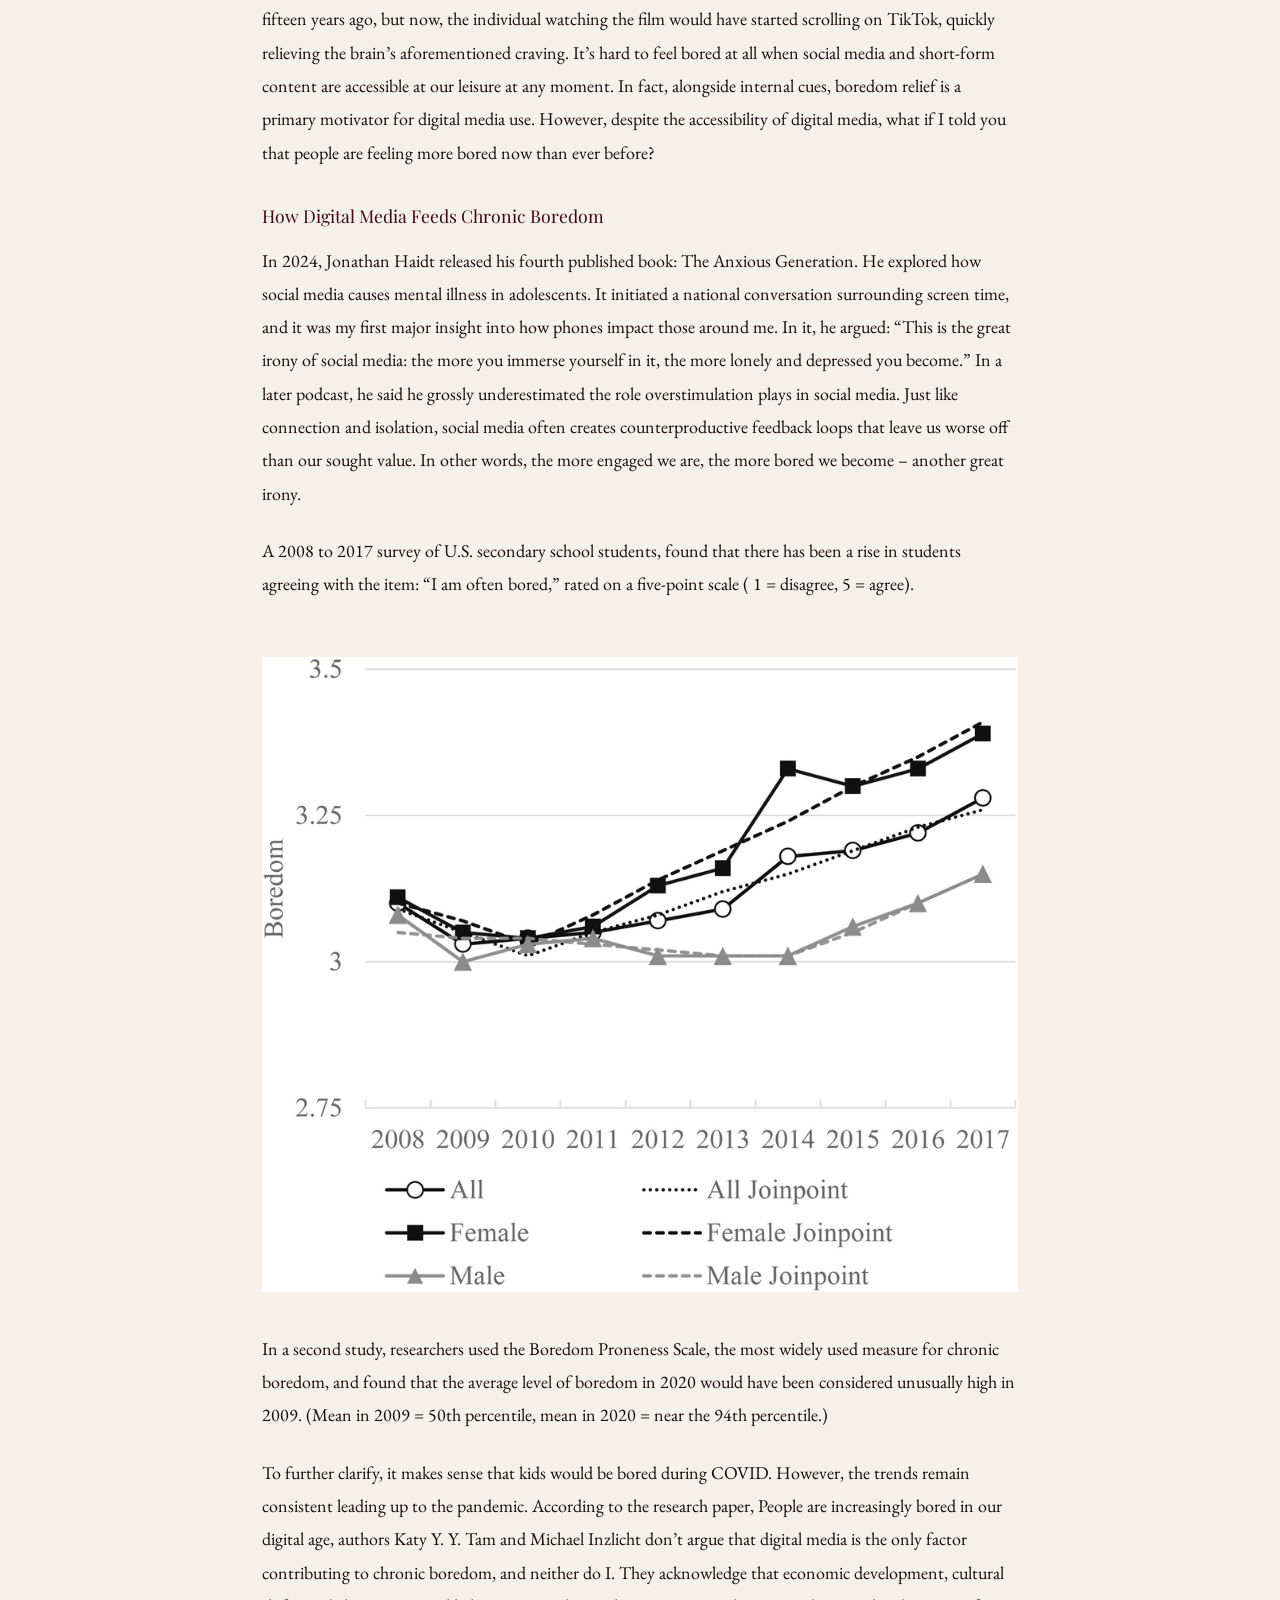
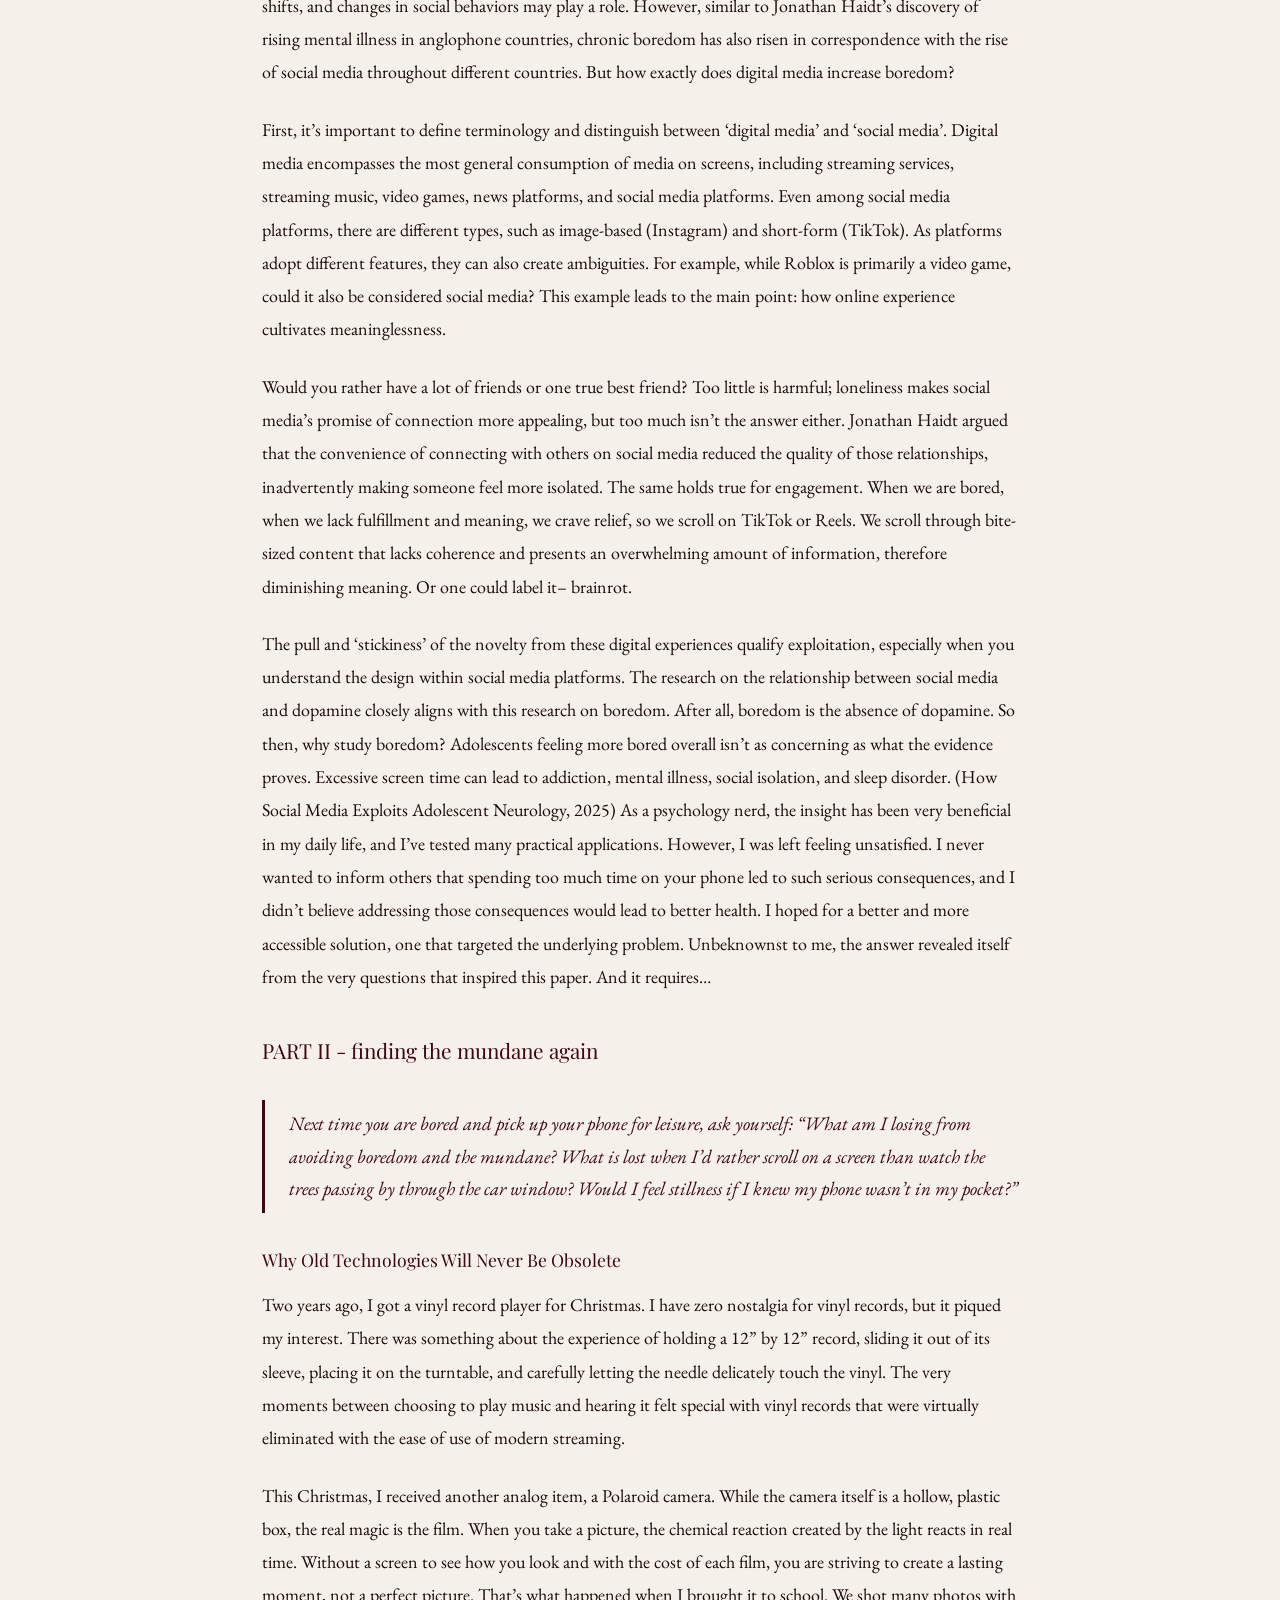
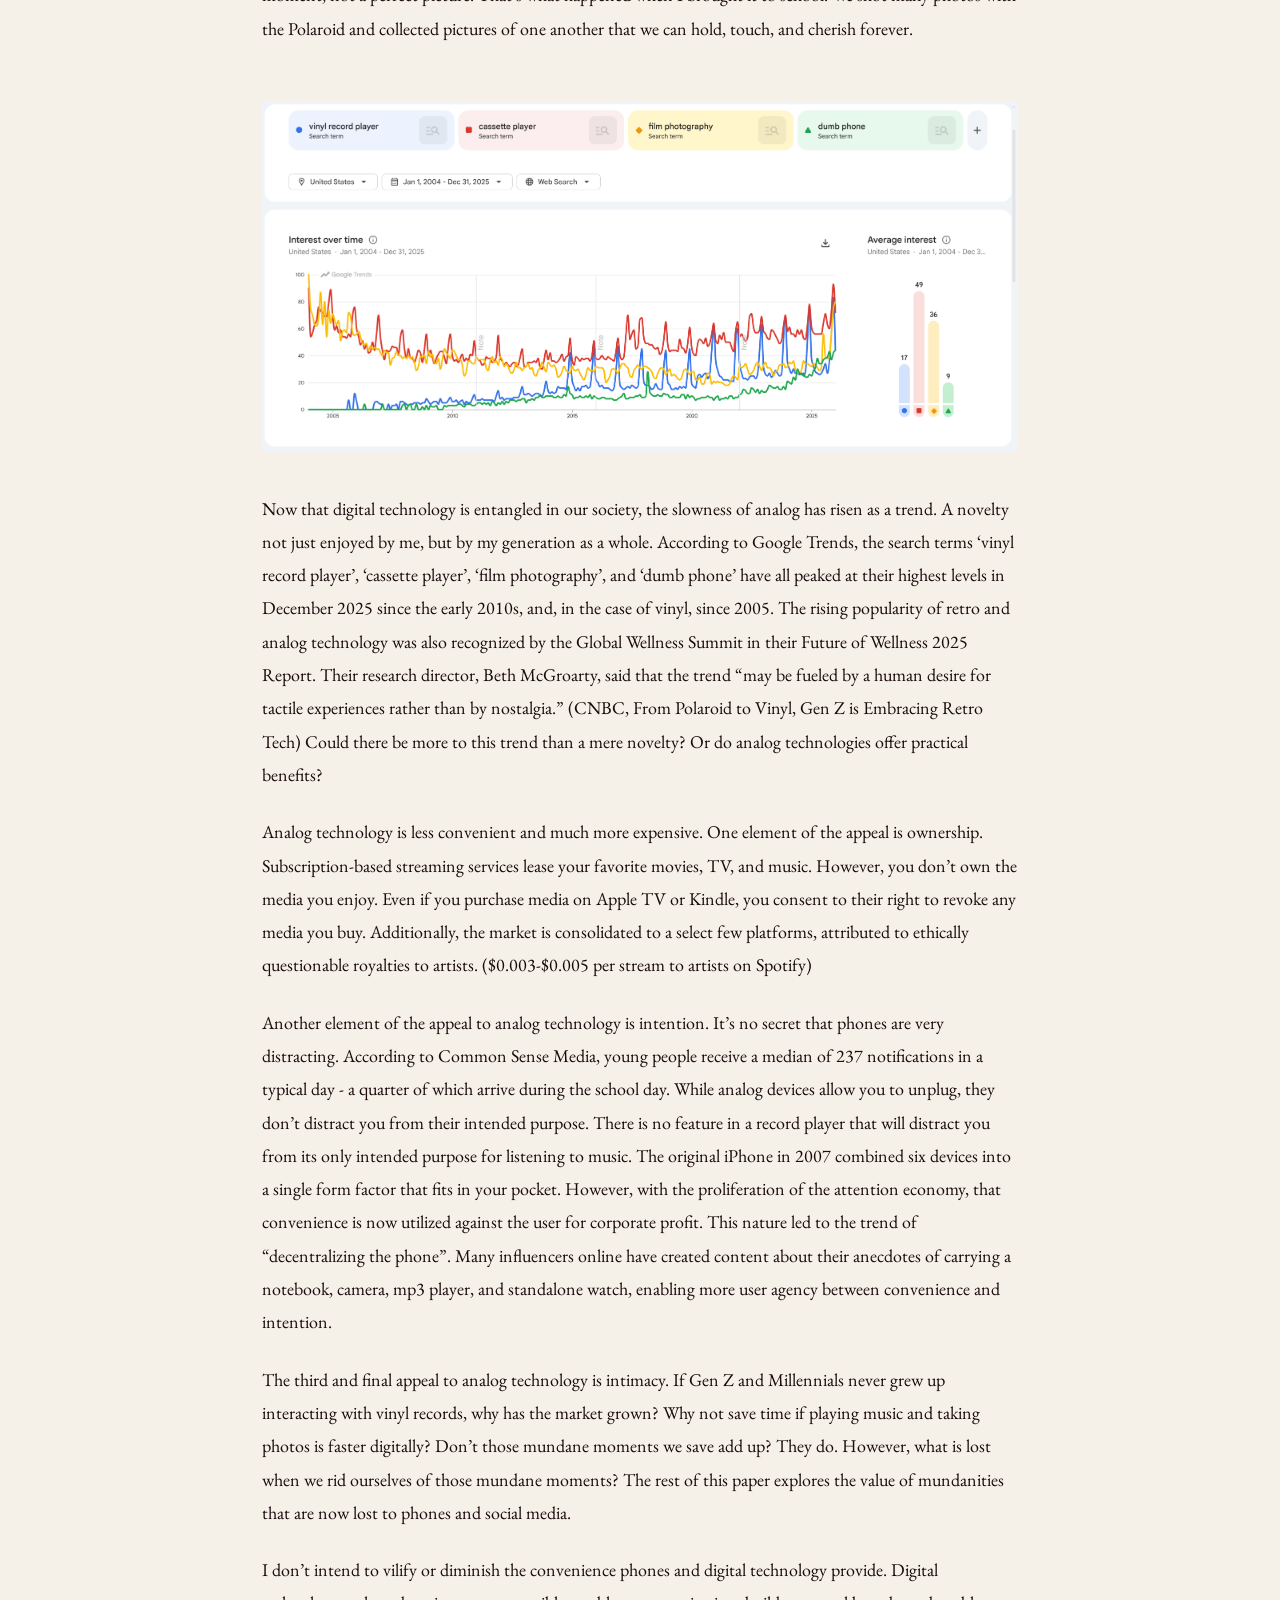
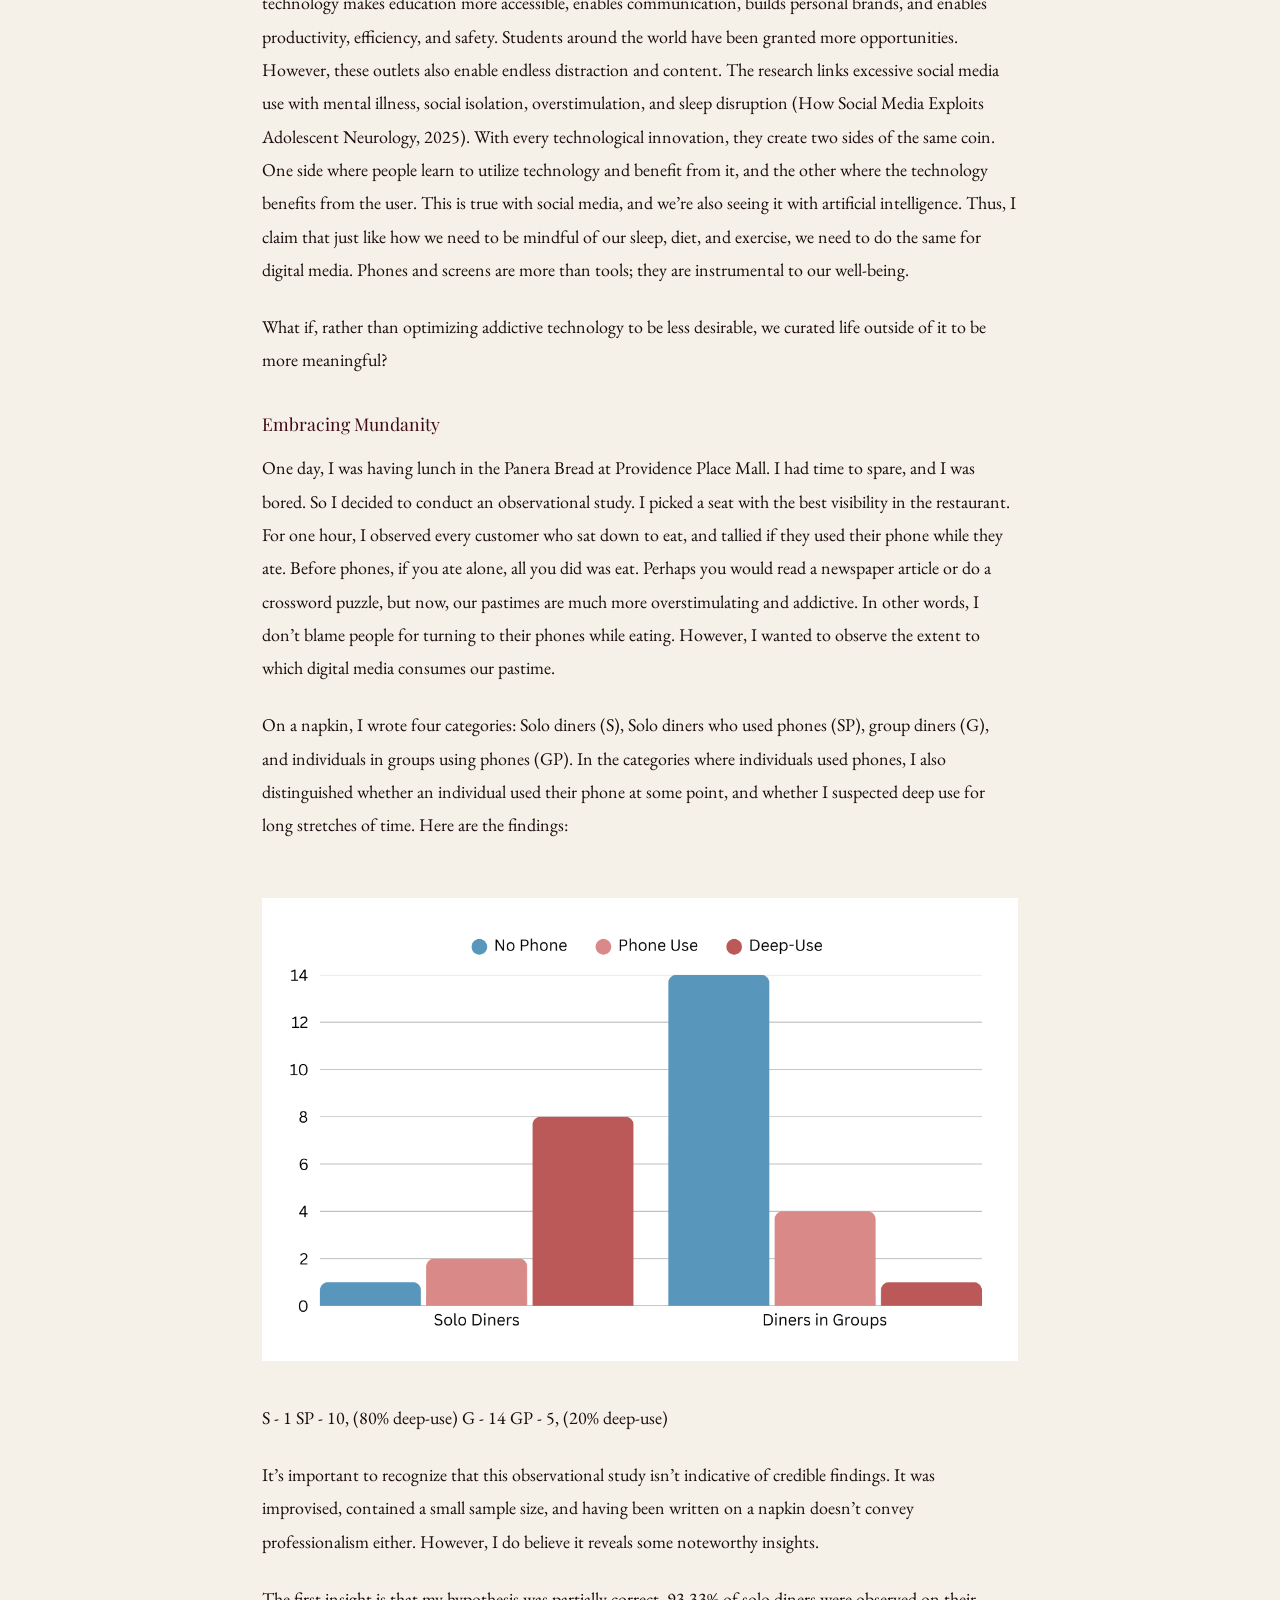
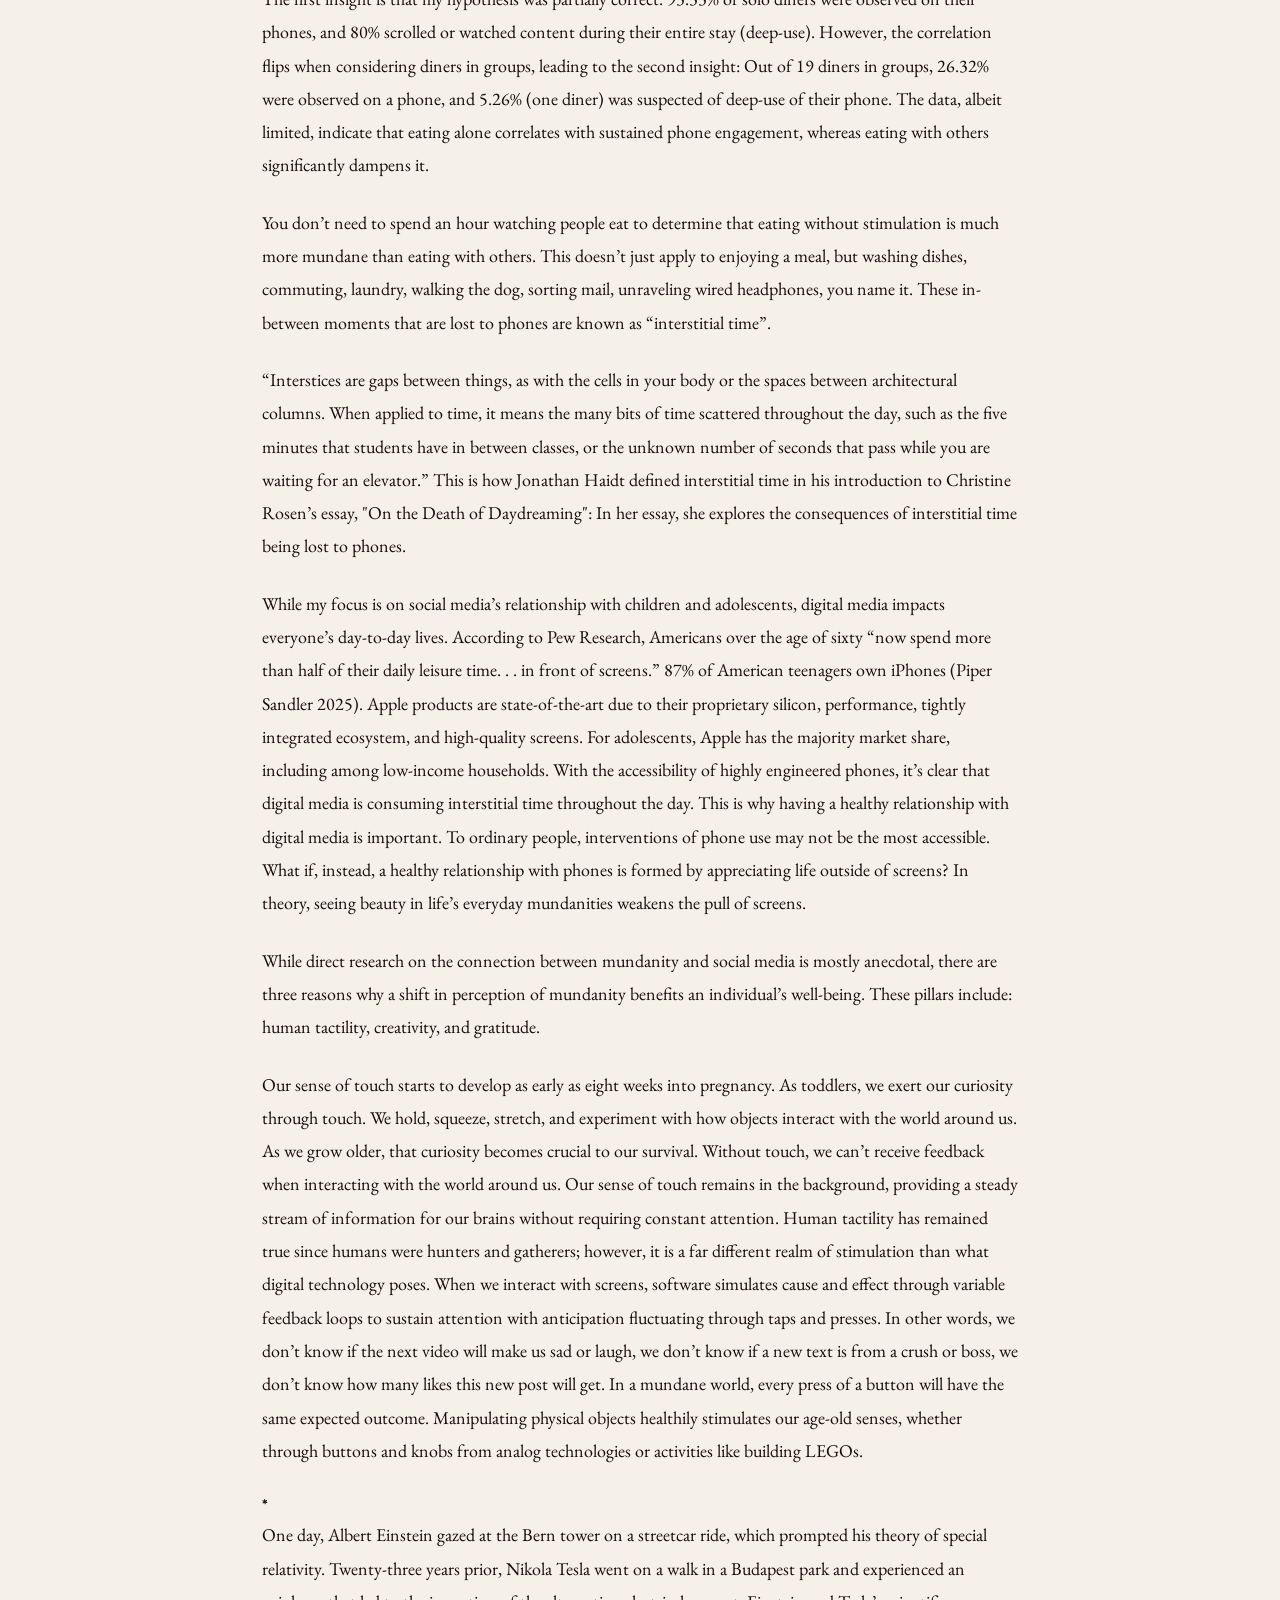
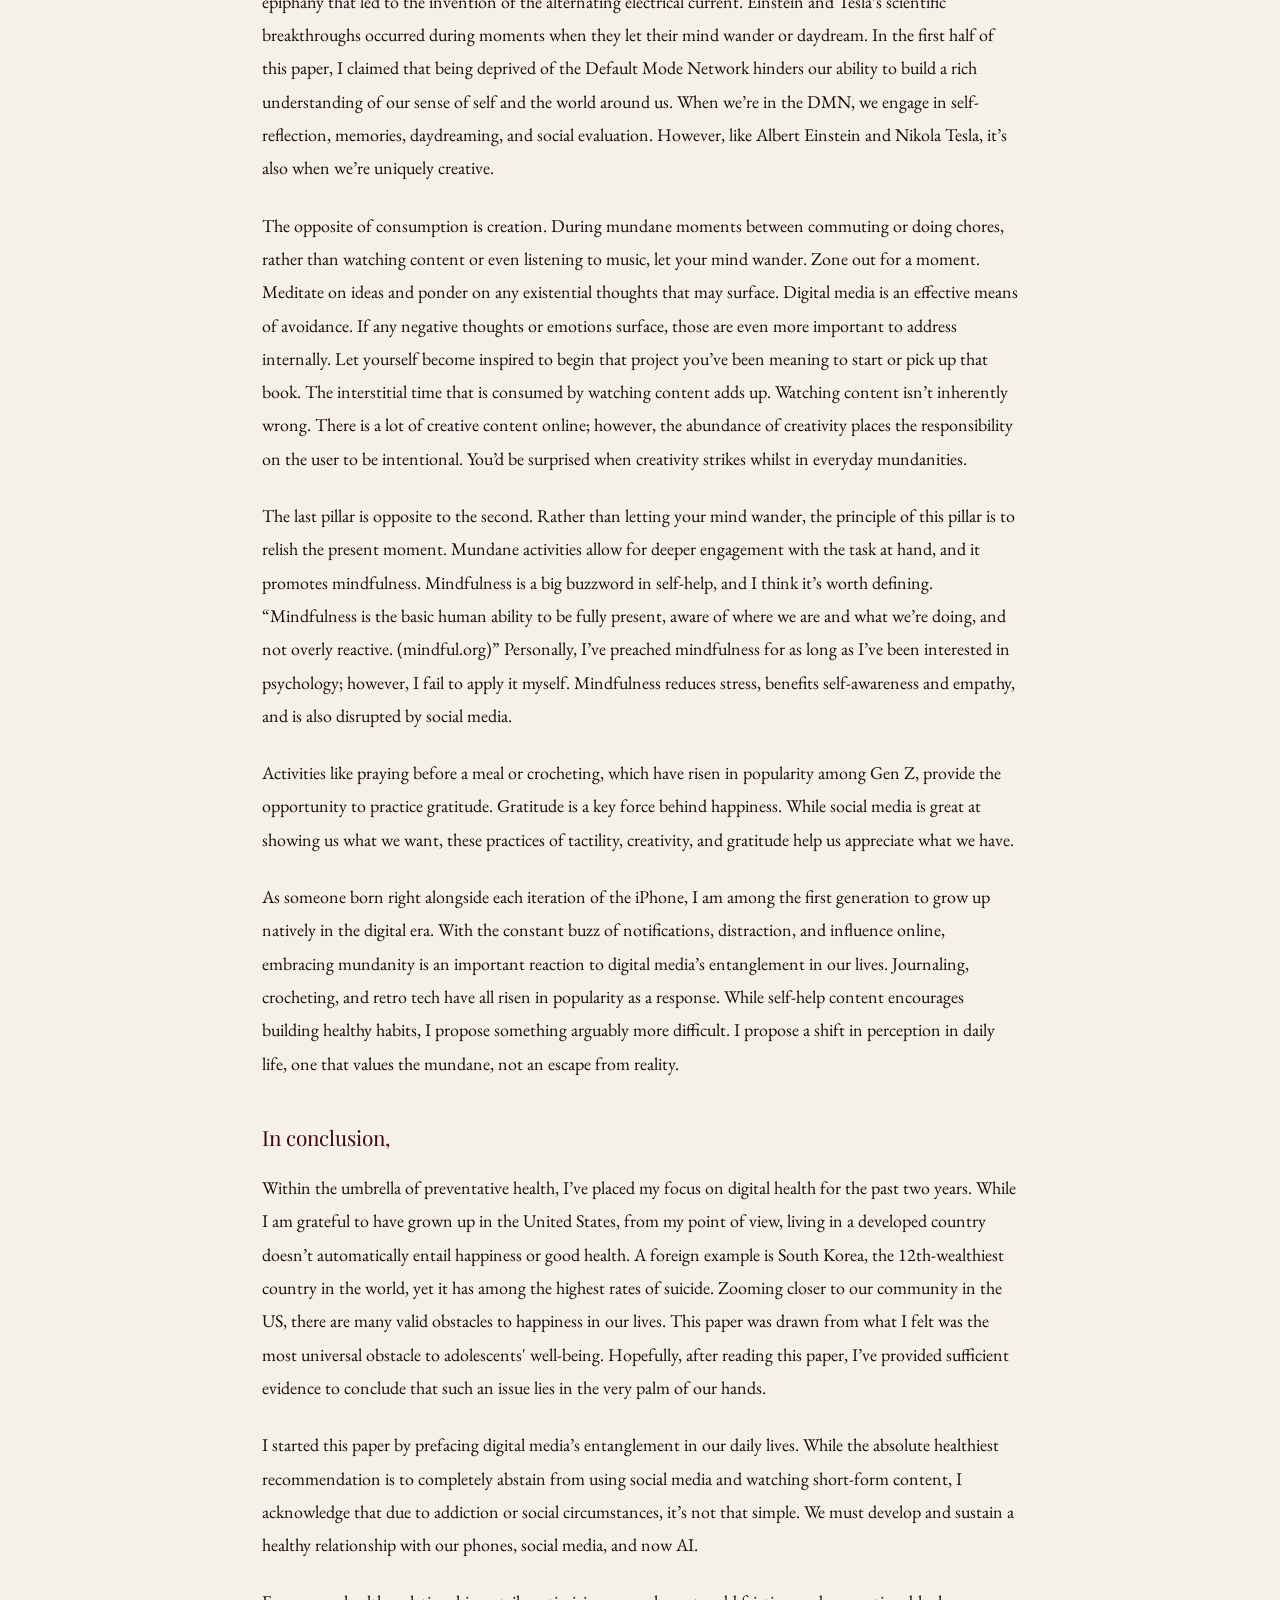
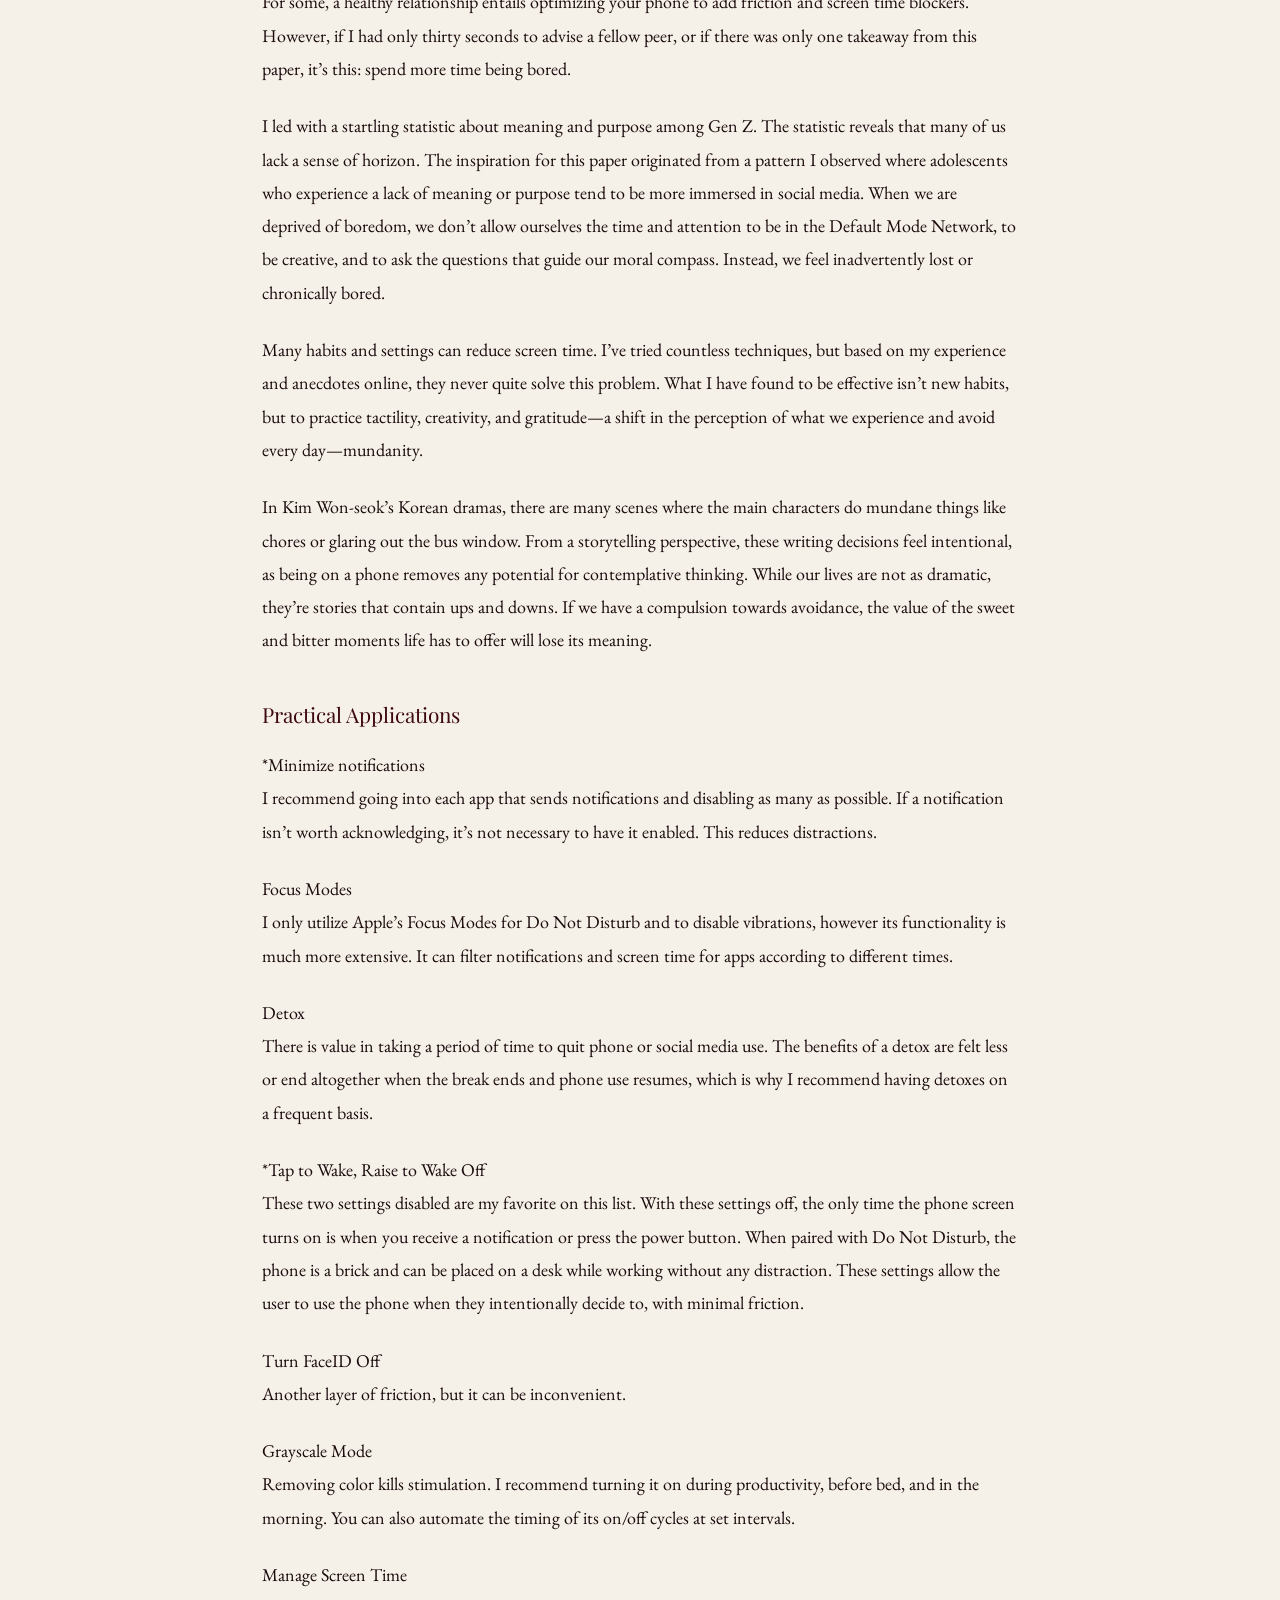
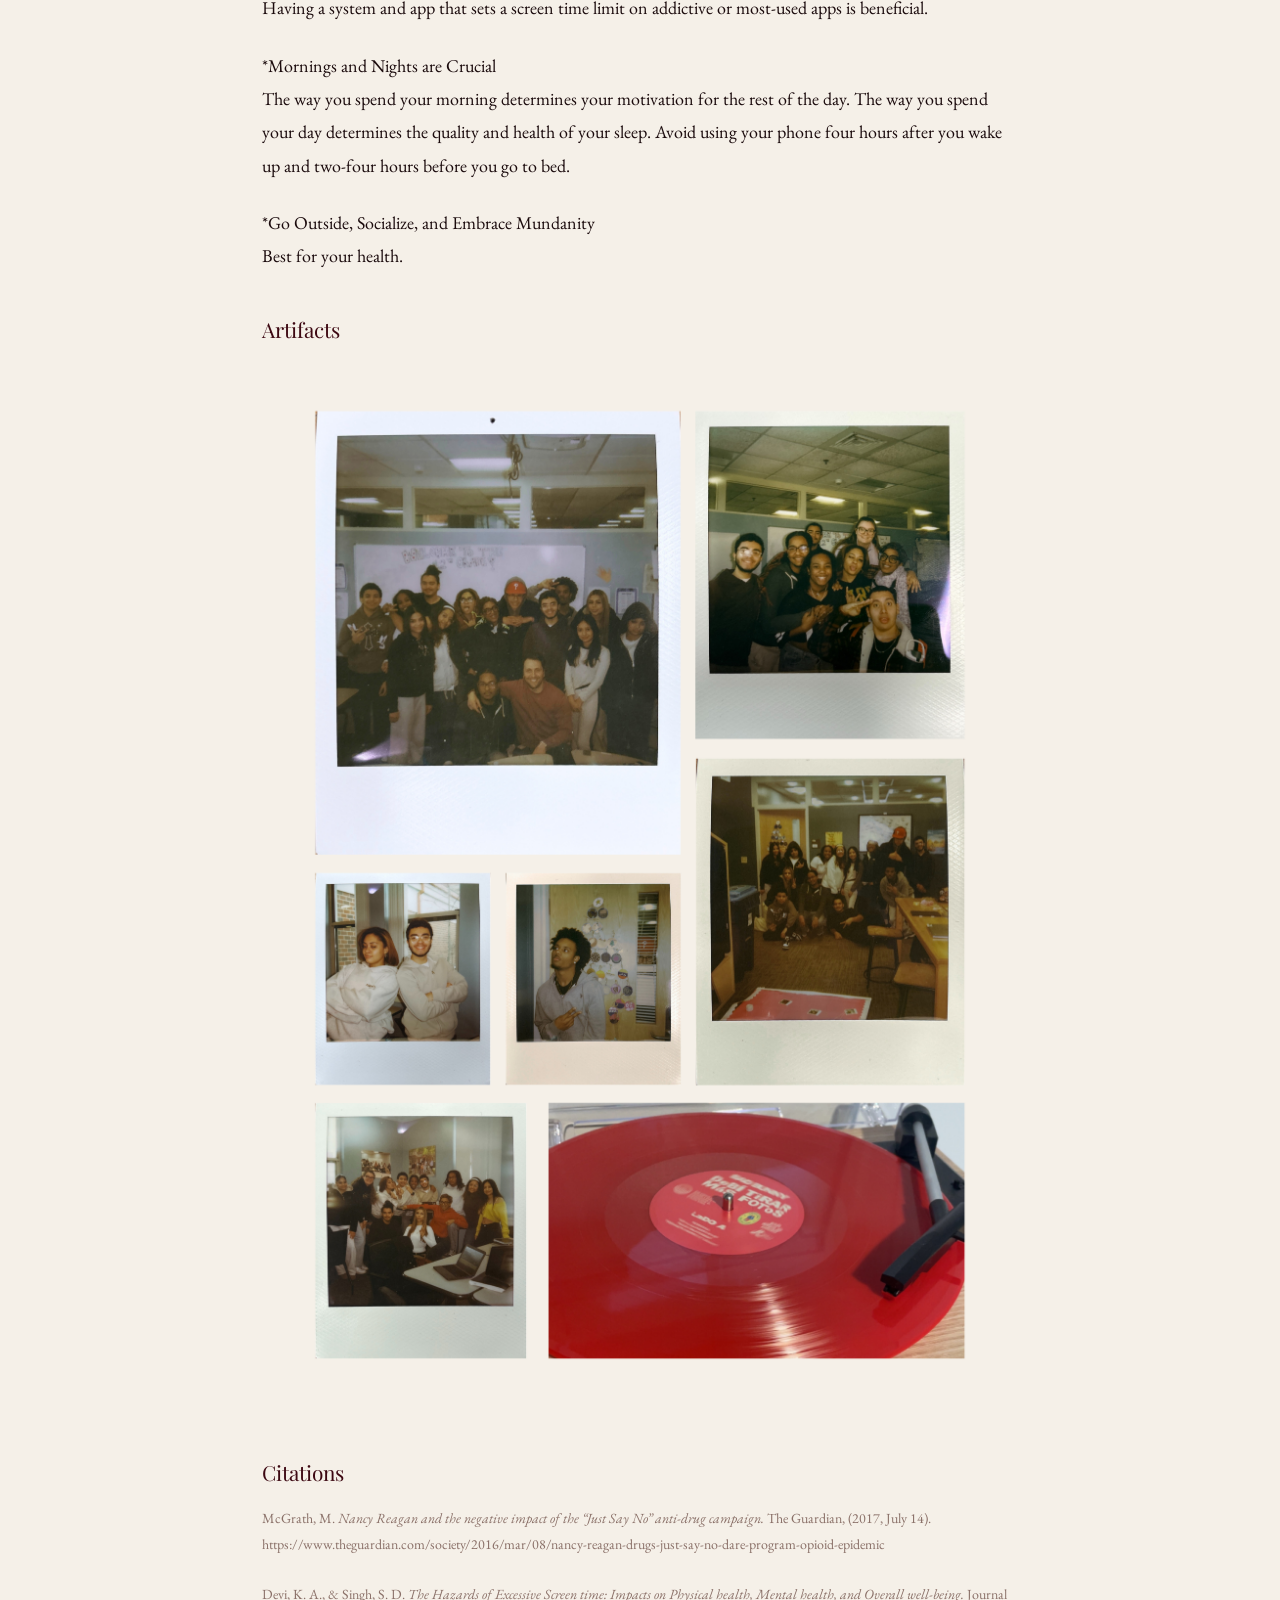
==== commit 3fe4b4b1: "Update bittersweet.html" ====
--- a/bittersweet.html
+++ b/bittersweet.html
@@ -248,39 +248,39 @@
 
     <h2>Practical Applications</h2>
 
-    <p> <strong>*Minimize notifications</strong> <br> 
+    <p> *Minimize notifications <br> 
       I recommend going into each app that sends notifications and disabling as many as possible. If a notification isn’t worth acknowledging, it’s not necessary to have it enabled. This reduces distractions. 
     </p>
 
-    <p> <strong>Focus Modes</strong> <br> 
+    <p> Focus Modes <br> 
       I only utilize Apple’s Focus Modes for Do Not Disturb and to disable vibrations, however its functionality is much more extensive. It can filter notifications and screen time for apps according to different times.
     </p>
 
-    <p> <strong>Detox</strong> <br> 
+    <p> Detox <br> 
       There is value in taking a period of time to quit phone or social media use. The benefits of a detox are felt less or end altogether when the break ends and phone use resumes, which is why I recommend having detoxes on a frequent basis. 
     </p>
 
-    <p> <strong>*Tap to Wake, Raise to Wake Off</strong> <br> 
+    <p> *Tap to Wake, Raise to Wake Off <br> 
       These two settings disabled are my favorite on this list. With these settings off, the only time the phone screen turns on is when you receive a notification or press the power button. When paired with Do Not Disturb, the phone is a brick and can be placed on a desk while working without any distraction. These settings allow the user to use the phone when they intentionally decide to, with minimal friction. 
     </p>
 
-    <p> <strong>Turn FaceID Off</strong> <br> 
+    <p> Turn FaceID Off <br> 
       Another layer of friction, but it can be inconvenient. 
     </p>
 
-    <p> <strong>Grayscale Mode</strong> <br> 
+    <p> Grayscale Mode <br> 
       Removing color kills stimulation. I recommend turning it on during productivity, before bed, and in the morning. You can also automate the timing of its on/off cycles at set intervals. 
     </p>
 
-    <p> <strong>Manage Screen Time</strong> <br> 
+    <p> Manage Screen Time <br> 
       Having a system and app that sets a screen time limit on addictive or most-used apps is beneficial. 
     </p>
 
-    <p> <strong>*Mornings and Nights are Crucial</strong> <br> 
+    <p> *Mornings and Nights are Crucial <br> 
       The way you spend your morning determines your motivation for the rest of the day. The way you spend your day determines the quality and health of your sleep. Avoid using your phone four hours after you wake up and two-four hours before you go to bed. 
     </p>
 
-    <p> <strong>*Go Outside, Socialize, and Embrace Mundanity</strong> <br> 
+    <p> *Go Outside, Socialize, and Embrace Mundanity <br> 
       Best for your health. 
     </p>
 
@@ -332,32 +332,8 @@
 </p>
 
 <p style="font-size: 14px; color: #8A7068;">
-  Author Last, First. <em>Title of Work.</em> Publisher, Year.<br>
-  Author Last, First. "Article Title." <em>Journal Name</em>, vol. 1, 2024.<br>
-  Author Last, First. "Webpage Title." Website Name, URL.
-</p>
-
-<p style="font-size: 14px; color: #8A7068;">
-  Author Last, First. <em>Title of Work.</em> Publisher, Year.<br>
-  Author Last, First. "Article Title." <em>Journal Name</em>, vol. 1, 2024.<br>
-  Author Last, First. "Webpage Title." Website Name, URL.
-</p>
-
-<p style="font-size: 14px; color: #8A7068;">
  <em>The Future of Wellness: 2025 Trends. </em>Global Wellness Summit, (2025, February 3).<br>
   https://www.globalwellnesssummit.com/product/2025-future-of-wellness-trends-report/ 
-</p>
-
-<p style="font-size: 14px; color: #8A7068;">
-  Author Last, First. <em>Title of Work.</em> Publisher, Year.<br>
-  Author Last, First. "Article Title." <em>Journal Name</em>, vol. 1, 2024.<br>
-  Author Last, First. "Webpage Title." Website Name, URL.
-</p>
-
-<p style="font-size: 14px; color: #8A7068;">
-  Author Last, First. <em>Title of Work.</em> Publisher, Year.<br>
-  Author Last, First. "Article Title." <em>Journal Name</em>, vol. 1, 2024.<br>
-  Author Last, First. "Webpage Title." Website Name, URL.
 </p>
 
 <p style="font-size: 14px; color: #8A7068;">
